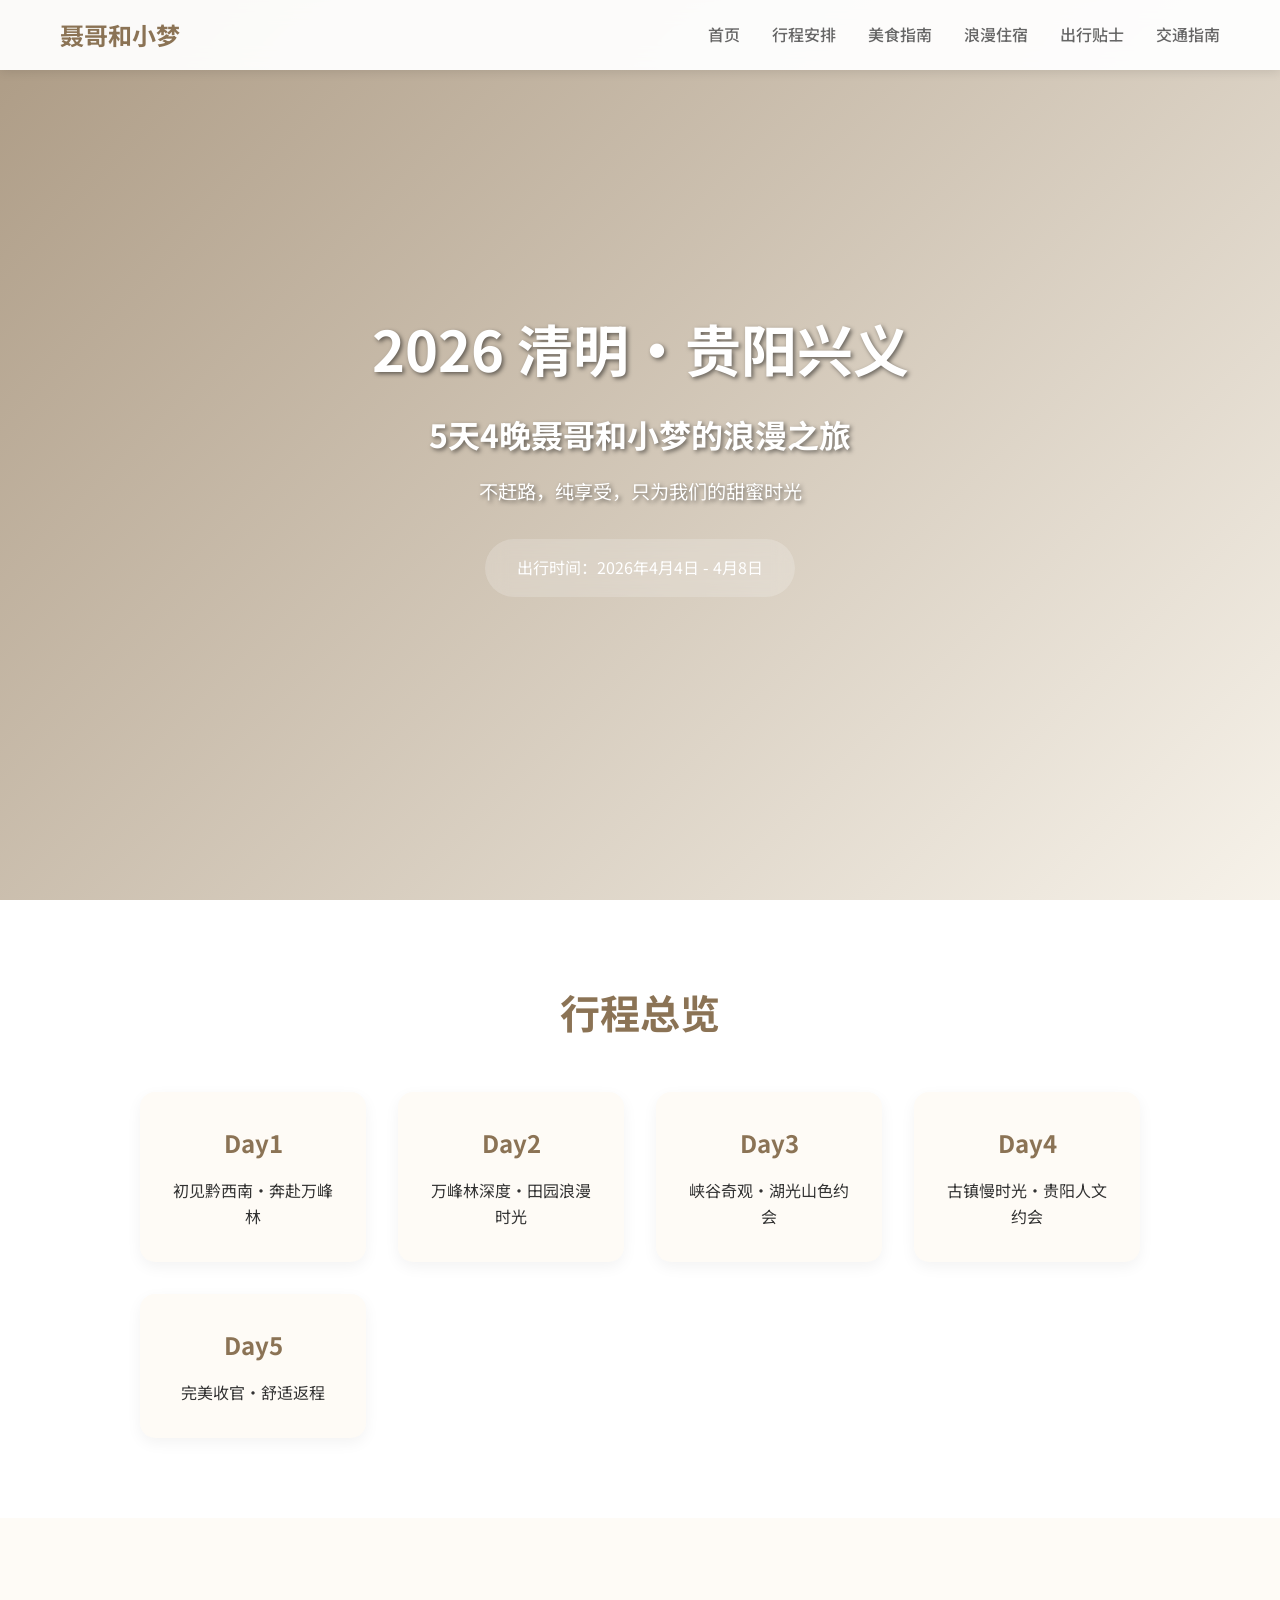
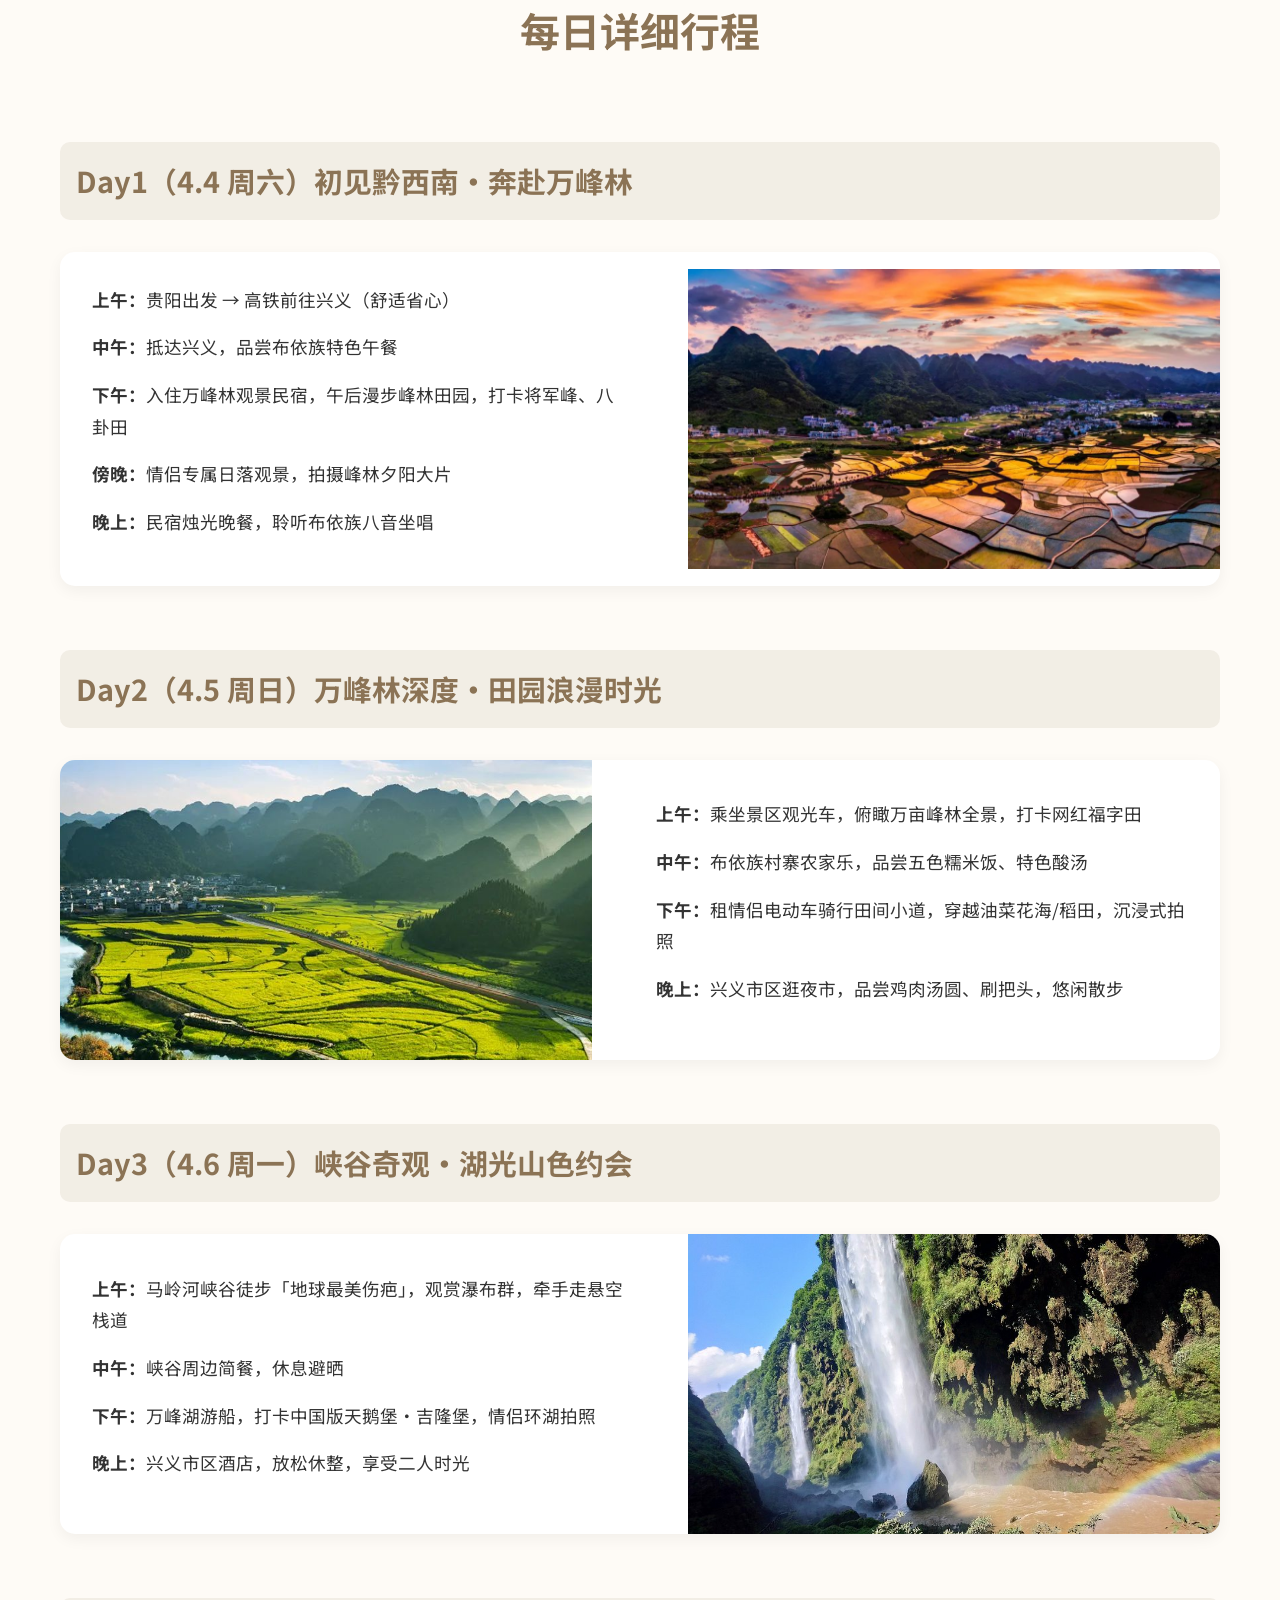
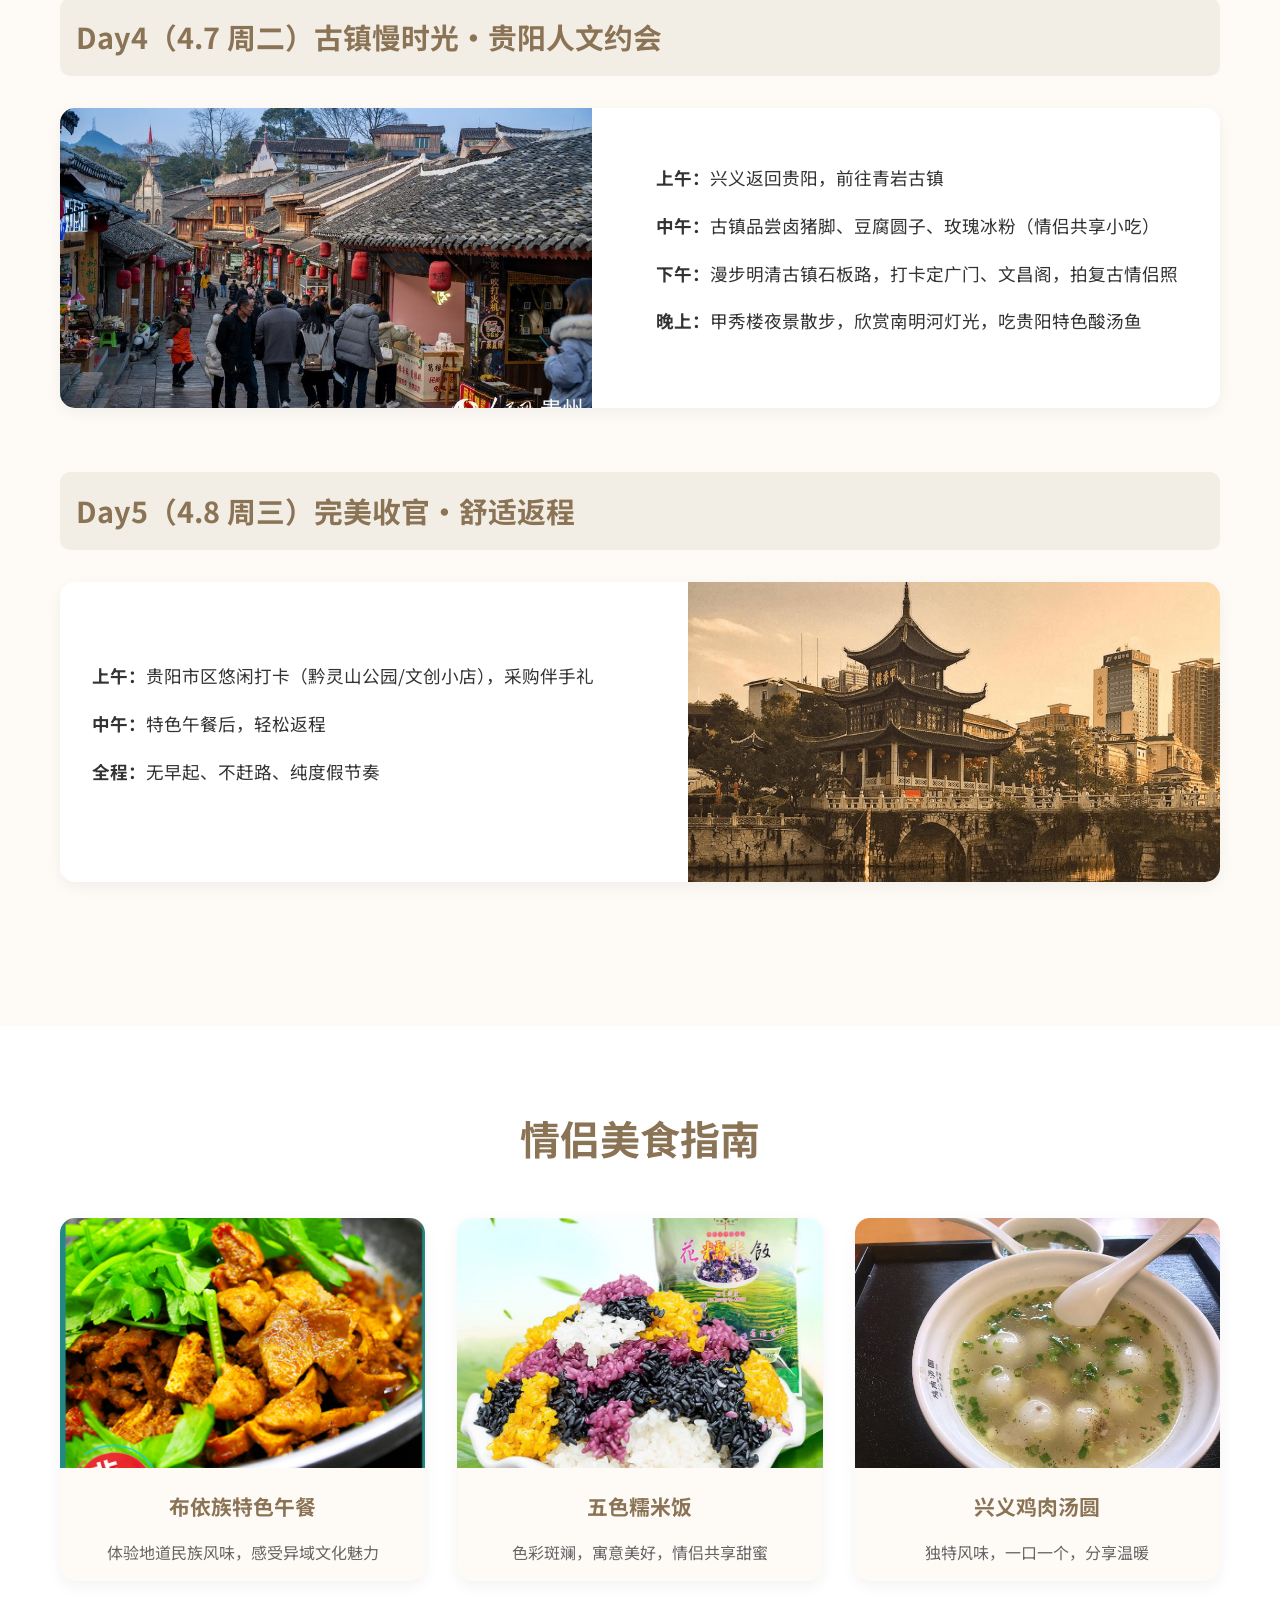
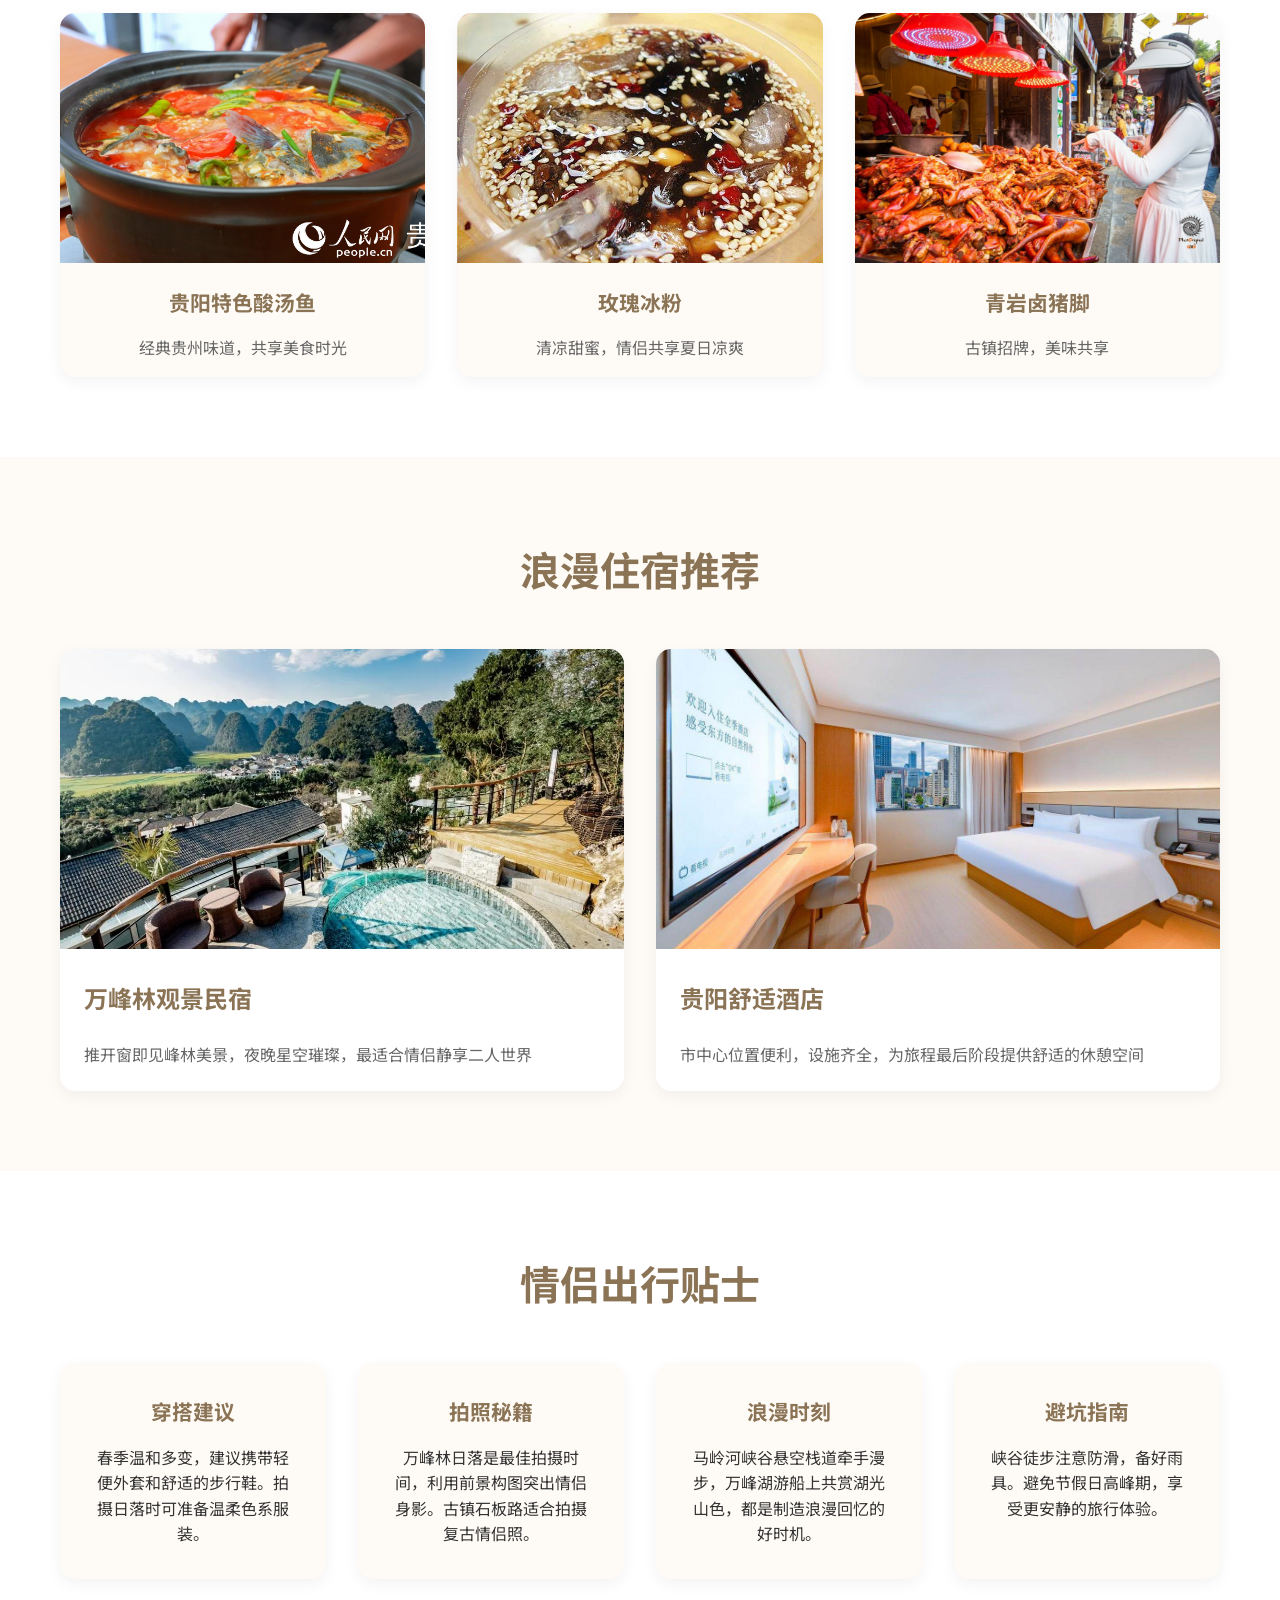
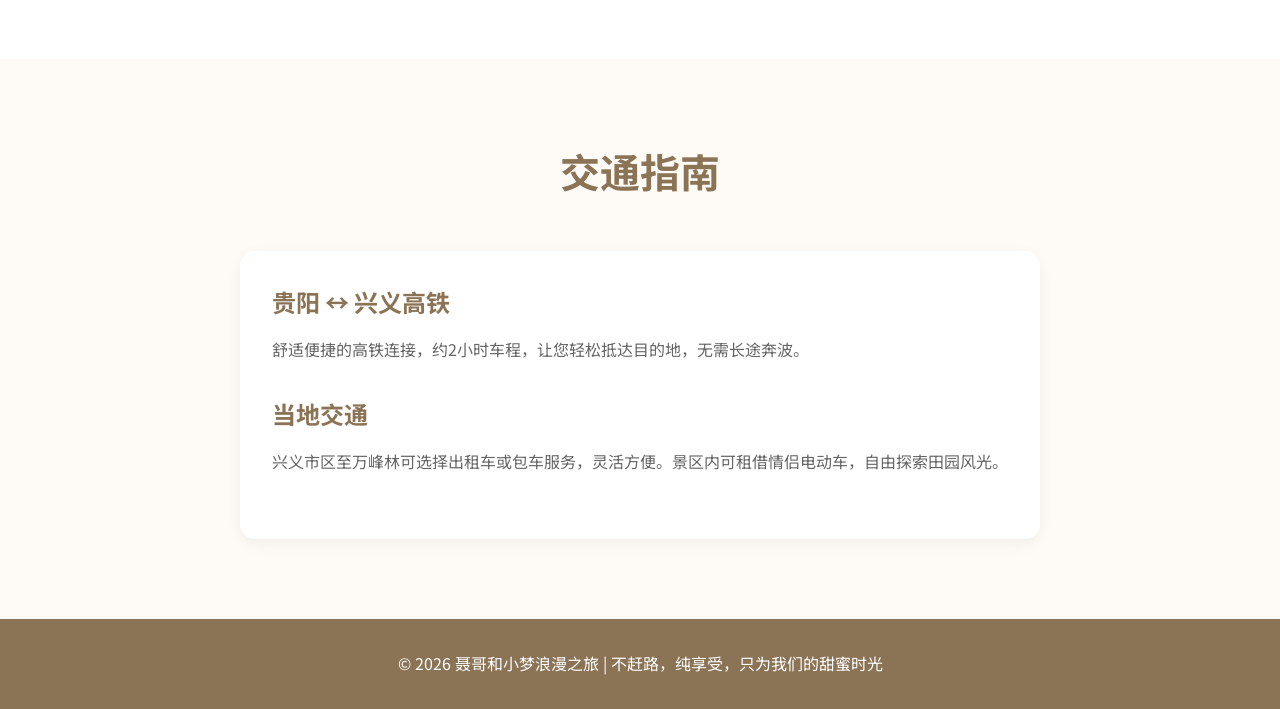
==== index.html @ 9de865c6 "Initial commit - Travel Website" ====
<!DOCTYPE html>
<html lang="zh-CN">
<head>
    <meta charset="UTF-8">
    <meta name="viewport" content="width=device-width, initial-scale=1.0">
    <title>2026 清明・贵阳兴义 5天4晚情侣浪漫之旅</title>
    <link rel="stylesheet" href="css/style.css">
    <link href="https://fonts.googleapis.com/css2?family=Noto+Sans+SC:wght@300;400;500;700&display=swap" rel="stylesheet">
</head>
<body>
    <!-- 导航栏 -->
    <nav class="navbar">
        <div class="nav-container">
            <h1 class="nav-logo">聂哥和小梦</h1>
            <ul class="nav-menu">
                <li><a href="#home">首页</a></li>
                <li><a href="#itinerary">行程安排</a></li>
                <li><a href="#food">美食指南</a></li>
                <li><a href="#accommodation">浪漫住宿</a></li>
                <li><a href="#tips">出行贴士</a></li>
                <li><a href="#transportation">交通指南</a></li>
            </ul>
        </div>
    </nav>

    <!-- 首页封面 -->
    <section id="home" class="hero">
        <div class="hero-content">
            <h1>2026 清明・贵阳兴义</h1>
            <h2>5天4晚聂哥和小梦的浪漫之旅</h2>
            <p>不赶路，纯享受，只为我们的甜蜜时光</p>
            <div class="date-info">
                <span>出行时间：2026年4月4日 - 4月8日</span>
            </div>
        </div>
    </section>

    <!-- 行程总览 -->
    <section id="itinerary" class="itinerary-overview">
        <div class="container">
            <h2>行程总览</h2>
            <div class="overview-cards">
                <div class="overview-card">
                    <h3>Day1</h3>
                    <p>初见黔西南・奔赴万峰林</p>
                </div>
                <div class="overview-card">
                    <h3>Day2</h3>
                    <p>万峰林深度・田园浪漫时光</p>
                </div>
                <div class="overview-card">
                    <h3>Day3</h3>
                    <p>峡谷奇观・湖光山色约会</p>
                </div>
                <div class="overview-card">
                    <h3>Day4</h3>
                    <p>古镇慢时光・贵阳人文约会</p>
                </div>
                <div class="overview-card">
                    <h3>Day5</h3>
                    <p>完美收官・舒适返程</p>
                </div>
            </div>
        </div>
    </section>

    <!-- 详细行程 -->
    <section class="detailed-itinerary">
        <div class="container">
            <h2>每日详细行程</h2>
            
            <!-- Day 1 -->
            <div class="day-section">
                <h3>Day1（4.4 周六）初见黔西南・奔赴万峰林</h3>
                <div class="day-content">
                    <div class="day-text">
                        <p><strong>上午：</strong>贵阳出发 → 高铁前往兴义（舒适省心）</p>
                        <p><strong>中午：</strong>抵达兴义，品尝布依族特色午餐</p>
                        <p><strong>下午：</strong>入住万峰林观景民宿，午后漫步峰林田园，打卡将军峰、八卦田</p>
                        <p><strong>傍晚：</strong>情侣专属日落观景，拍摄峰林夕阳大片</p>
                        <p><strong>晚上：</strong>民宿烛光晚餐，聆听布依族八音坐唱</p>
                    </div>
                    <div class="day-image">
                        <img src="images/day1.jpg" alt="万峰林日落">
                    </div>
                </div>
            </div>
            
            <!-- Day 2 -->
            <div class="day-section">
                <h3>Day2（4.5 周日）万峰林深度・田园浪漫时光</h3>
                <div class="day-content">
                    <div class="day-image">
                        <img src="images/day2.jpg" alt="万峰林田园">
                    </div>
                    <div class="day-text">
                        <p><strong>上午：</strong>乘坐景区观光车，俯瞰万亩峰林全景，打卡网红福字田</p>
                        <p><strong>中午：</strong>布依族村寨农家乐，品尝五色糯米饭、特色酸汤</p>
                        <p><strong>下午：</strong>租情侣电动车骑行田间小道，穿越油菜花海/稻田，沉浸式拍照</p>
                        <p><strong>晚上：</strong>兴义市区逛夜市，品尝鸡肉汤圆、刷把头，悠闲散步</p>
                    </div>
                </div>
            </div>
            
            <!-- Day 3 -->
            <div class="day-section">
                <h3>Day3（4.6 周一）峡谷奇观・湖光山色约会</h3>
                <div class="day-content">
                    <div class="day-text">
                        <p><strong>上午：</strong>马岭河峡谷徒步「地球最美伤疤」，观赏瀑布群，牵手走悬空栈道</p>
                        <p><strong>中午：</strong>峡谷周边简餐，休息避晒</p>
                        <p><strong>下午：</strong>万峰湖游船，打卡中国版天鹅堡・吉隆堡，情侣环湖拍照</p>
                        <p><strong>晚上：</strong>兴义市区酒店，放松休整，享受二人时光</p>
                    </div>
                    <div class="day-image">
                        <img src="images/day3.jpg" alt="马岭河峡谷">
                    </div>
                </div>
            </div>
            
            <!-- Day 4 -->
            <div class="day-section">
                <h3>Day4（4.7 周二）古镇慢时光・贵阳人文约会</h3>
                <div class="day-content">
                    <div class="day-image">
                        <img src="images/day4.jpg" alt="青岩古镇">
                    </div>
                    <div class="day-text">
                        <p><strong>上午：</strong>兴义返回贵阳，前往青岩古镇</p>
                        <p><strong>中午：</strong>古镇品尝卤猪脚、豆腐圆子、玫瑰冰粉（情侣共享小吃）</p>
                        <p><strong>下午：</strong>漫步明清古镇石板路，打卡定广门、文昌阁，拍复古情侣照</p>
                        <p><strong>晚上：</strong>甲秀楼夜景散步，欣赏南明河灯光，吃贵阳特色酸汤鱼</p>
                    </div>
                </div>
            </div>
            
            <!-- Day 5 -->
            <div class="day-section">
                <h3>Day5（4.8 周三）完美收官・舒适返程</h3>
                <div class="day-content">
                    <div class="day-text">
                        <p><strong>上午：</strong>贵阳市区悠闲打卡（黔灵山公园/文创小店），采购伴手礼</p>
                        <p><strong>中午：</strong>特色午餐后，轻松返程</p>
                        <p><strong>全程：</strong>无早起、不赶路、纯度假节奏</p>
                    </div>
                    <div class="day-image">
                        <img src="images/day5.jpg" alt="贵阳城市风光">
                    </div>
                </div>
            </div>
        </div>
    </section>

    <!-- 美食指南 -->
    <section id="food" class="food-guide">
        <div class="container">
            <h2>情侣美食指南</h2>
            <div class="food-grid">
                <div class="food-item">
                    <img src="images/food1.jpg" alt="布依族特色餐">
                    <h3>布依族特色午餐</h3>
                    <p>体验地道民族风味，感受异域文化魅力</p>
                </div>
                <div class="food-item">
                    <img src="images/food2.jpg" alt="五色糯米饭">
                    <h3>五色糯米饭</h3>
                    <p>色彩斑斓，寓意美好，情侣共享甜蜜</p>
                </div>
                <div class="food-item">
                    <img src="images/food3.jpg" alt="兴义鸡肉汤圆">
                    <h3>兴义鸡肉汤圆</h3>
                    <p>独特风味，一口一个，分享温暖</p>
                </div>
                <div class="food-item">
                    <img src="images/food4.jpg" alt="贵阳酸汤鱼">
                    <h3>贵阳特色酸汤鱼</h3>
                    <p>经典贵州味道，共享美食时光</p>
                </div>
                <div class="food-item">
                    <img src="images/food5.jpg" alt="玫瑰冰粉">
                    <h3>玫瑰冰粉</h3>
                    <p>清凉甜蜜，情侣共享夏日凉爽</p>
                </div>
                <div class="food-item">
                    <img src="images/food6.jpg" alt="卤猪脚">
                    <h3>青岩卤猪脚</h3>
                    <p>古镇招牌，美味共享</p>
                </div>
            </div>
        </div>
    </section>

    <!-- 住宿推荐 -->
    <section id="accommodation" class="accommodation">
        <div class="container">
            <h2>浪漫住宿推荐</h2>
            <div class="accommodation-grid">
                <div class="accommodation-item">
                    <img src="images/lodge1.jpg" alt="万峰林观景民宿">
                    <h3>万峰林观景民宿</h3>
                    <p>推开窗即见峰林美景，夜晚星空璀璨，最适合情侣静享二人世界</p>
                </div>
                <div class="accommodation-item">
                    <img src="images/lodge2.jpg" alt="贵阳舒适酒店">
                    <h3>贵阳舒适酒店</h3>
                    <p>市中心位置便利，设施齐全，为旅程最后阶段提供舒适的休憩空间</p>
                </div>
            </div>
        </div>
    </section>

    <!-- 出行贴士 -->
    <section id="tips" class="travel-tips">
        <div class="container">
            <h2>情侣出行贴士</h2>
            <div class="tips-grid">
                <div class="tip-item">
                    <h3>穿搭建议</h3>
                    <p>春季温和多变，建议携带轻便外套和舒适的步行鞋。拍摄日落时可准备温柔色系服装。</p>
                </div>
                <div class="tip-item">
                    <h3>拍照秘籍</h3>
                    <p>万峰林日落是最佳拍摄时间，利用前景构图突出情侣身影。古镇石板路适合拍摄复古情侣照。</p>
                </div>
                <div class="tip-item">
                    <h3>浪漫时刻</h3>
                    <p>马岭河峡谷悬空栈道牵手漫步，万峰湖游船上共赏湖光山色，都是制造浪漫回忆的好时机。</p>
                </div>
                <div class="tip-item">
                    <h3>避坑指南</h3>
                    <p>峡谷徒步注意防滑，备好雨具。避免节假日高峰期，享受更安静的旅行体验。</p>
                </div>
            </div>
        </div>
    </section>

    <!-- 交通指南 -->
    <section id="transportation" class="transportation">
        <div class="container">
            <h2>交通指南</h2>
            <div class="transport-content">
                <h3>贵阳 ↔ 兴义高铁</h3>
                <p>舒适便捷的高铁连接，约2小时车程，让您轻松抵达目的地，无需长途奔波。</p>
                
                <h3>当地交通</h3>
                <p>兴义市区至万峰林可选择出租车或包车服务，灵活方便。景区内可租借情侣电动车，自由探索田园风光。</p>
            </div>
        </div>
    </section>

    <!-- 页脚 -->
    <footer class="footer">
        <div class="container">
            <p>© 2026 聂哥和小梦浪漫之旅 | 不赶路，纯享受，只为我们的甜蜜时光</p>
        </div>
    </footer>

    <script src="js/script.js"></script>
</body>
</html>
---- css/style.css ----
/* 基础样式重置 */
* {
    margin: 0;
    padding: 0;
    box-sizing: border-box;
}

body {
    font-family: 'Noto Sans SC', sans-serif;
    line-height: 1.6;
    color: #333;
    background-color: #faf7f2;
}

.container {
    max-width: 1200px;
    margin: 0 auto;
    padding: 0 20px;
}

/* 导航栏样式 */
.navbar {
    position: fixed;
    top: 0;
    width: 100%;
    background: rgba(255, 255, 255, 0.95);
    backdrop-filter: blur(10px);
    z-index: 1000;
    box-shadow: 0 2px 10px rgba(0,0,0,0.1);
}

.nav-container {
    max-width: 1200px;
    margin: 0 auto;
    padding: 1rem 20px;
    display: flex;
    justify-content: space-between;
    align-items: center;
}

.nav-logo {
    color: #8b7355;
    font-size: 1.5rem;
    font-weight: 700;
}

.nav-menu {
    display: flex;
    list-style: none;
}

.nav-menu li {
    margin-left: 2rem;
}

.nav-menu a {
    text-decoration: none;
    color: #666;
    font-weight: 500;
    transition: color 0.3s ease;
}

.nav-menu a:hover {
    color: #8b7355;
}

/* 英雄区域 */
.hero {
    height: 100vh;
    background: linear-gradient(135deg, rgba(139, 115, 85, 0.7), rgba(245, 240, 230, 0.7)), url('images/hero-bg.jpg') no-repeat center center/cover;
    display: flex;
    align-items: center;
    justify-content: center;
    text-align: center;
    color: white;
    position: relative;
}

.hero-content h1 {
    font-size: 3.5rem;
    margin-bottom: 1rem;
    text-shadow: 2px 2px 4px rgba(0,0,0,0.5);
}

.hero-content h2 {
    font-size: 2rem;
    margin-bottom: 1rem;
    text-shadow: 2px 2px 4px rgba(0,0,0,0.5);
}

.hero-content p {
    font-size: 1.2rem;
    margin-bottom: 2rem;
    text-shadow: 2px 2px 4px rgba(0,0,0,0.5);
}

.date-info {
    background: rgba(255, 255, 255, 0.2);
    padding: 1rem 2rem;
    border-radius: 50px;
    display: inline-block;
    backdrop-filter: blur(10px);
}

/* 行程总览 */
.itinerary-overview {
    padding: 5rem 0;
    background: white;
}

.itinerary-overview h2 {
    text-align: center;
    font-size: 2.5rem;
    margin-bottom: 3rem;
    color: #8b7355;
}

.overview-cards {
    display: grid;
    grid-template-columns: repeat(auto-fit, minmax(200px, 1fr));
    gap: 2rem;
    max-width: 1000px;
    margin: 0 auto;
}

.overview-card {
    background: #fefbf6;
    padding: 2rem;
    border-radius: 15px;
    text-align: center;
    box-shadow: 0 5px 15px rgba(0,0,0,0.05);
    transition: transform 0.3s ease, box-shadow 0.3s ease;
}

.overview-card:hover {
    transform: translateY(-5px);
    box-shadow: 0 10px 25px rgba(0,0,0,0.1);
}

.overview-card h3 {
    font-size: 1.5rem;
    color: #8b7355;
    margin-bottom: 1rem;
}

/* 详细行程 */
.detailed-itinerary {
    padding: 5rem 0;
    background: #fefbf6;
}

.detailed-itinerary h2 {
    text-align: center;
    font-size: 2.5rem;
    margin-bottom: 3rem;
    color: #8b7355;
    padding-bottom: 2rem;
}

.day-section {
    margin-bottom: 4rem;
}

.day-section h3 {
    font-size: 1.8rem;
    color: #8b7355;
    margin-bottom: 2rem;
    padding: 1rem;
    background: rgba(139, 115, 85, 0.1);
    border-radius: 10px;
}

.day-content {
    display: flex;
    flex-wrap: wrap;
    align-items: center;
    gap: 2rem;
    background: white;
    border-radius: 15px;
    overflow: hidden;
    box-shadow: 0 5px 15px rgba(0,0,0,0.05);
}

.day-text {
    flex: 1;
    min-width: 300px;
    padding: 2rem;
}

.day-text p {
    margin-bottom: 1rem;
    font-size: 1.1rem;
    line-height: 1.8;
}

.day-image {
    flex: 1;
    min-width: 300px;
    height: 300px;
}

.day-image img {
    width: 100%;
    height: 100%;
    object-fit: cover;
}

/* 美食指南 */
.food-guide {
    padding: 5rem 0;
    background: white;
}

.food-guide h2 {
    text-align: center;
    font-size: 2.5rem;
    margin-bottom: 3rem;
    color: #8b7355;
}

.food-grid {
    display: grid;
    grid-template-columns: repeat(auto-fit, minmax(300px, 1fr));
    gap: 2rem;
}

.food-item {
    text-align: center;
    background: #fefbf6;
    border-radius: 15px;
    overflow: hidden;
    box-shadow: 0 5px 15px rgba(0,0,0,0.05);
    transition: transform 0.3s ease;
}

.food-item:hover {
    transform: translateY(-10px);
}

.food-item img {
    width: 100%;
    height: 250px;
    object-fit: cover;
}

.food-item h3 {
    font-size: 1.3rem;
    padding: 1rem;
    color: #8b7355;
}

.food-item p {
    padding: 0 1rem 1rem;
    color: #666;
}

/* 住宿推荐 */
.accommodation {
    padding: 5rem 0;
    background: #fefbf6;
}

.accommodation h2 {
    text-align: center;
    font-size: 2.5rem;
    margin-bottom: 3rem;
    color: #8b7355;
}

.accommodation-grid {
    display: grid;
    grid-template-columns: repeat(auto-fit, minmax(400px, 1fr));
    gap: 2rem;
}

.accommodation-item {
    background: white;
    border-radius: 15px;
    overflow: hidden;
    box-shadow: 0 5px 15px rgba(0,0,0,0.05);
    transition: transform 0.3s ease;
}

.accommodation-item:hover {
    transform: scale(1.02);
}

.accommodation-item img {
    width: 100%;
    height: 300px;
    object-fit: cover;
}

.accommodation-item h3 {
    font-size: 1.5rem;
    padding: 1.5rem;
    color: #8b7355;
}

.accommodation-item p {
    padding: 0 1.5rem 1.5rem;
    color: #666;
    line-height: 1.6;
}

/* 出行贴士 */
.travel-tips {
    padding: 5rem 0;
    background: white;
}

.travel-tips h2 {
    text-align: center;
    font-size: 2.5rem;
    margin-bottom: 3rem;
    color: #8b7355;
}

.tips-grid {
    display: grid;
    grid-template-columns: repeat(auto-fit, minmax(250px, 1fr));
    gap: 2rem;
}

.tip-item {
    background: #fefbf6;
    padding: 2rem;
    border-radius: 15px;
    text-align: center;
    box-shadow: 0 5px 15px rgba(0,0,0,0.05);
}

.tip-item h3 {
    font-size: 1.3rem;
    color: #8b7355;
    margin-bottom: 1rem;
}

/* 交通指南 */
.transportation {
    padding: 5rem 0;
    background: #fefbf6;
}

.transportation h2 {
    text-align: center;
    font-size: 2.5rem;
    margin-bottom: 3rem;
    color: #8b7355;
}

.transport-content {
    max-width: 800px;
    margin: 0 auto;
    background: white;
    padding: 2rem;
    border-radius: 15px;
    box-shadow: 0 5px 15px rgba(0,0,0,0.05);
}

.transport-content h3 {
    font-size: 1.5rem;
    color: #8b7355;
    margin-bottom: 1rem;
}

.transport-content p {
    margin-bottom: 2rem;
    line-height: 1.6;
    color: #666;
}

/* 页脚 */
.footer {
    background: #8b7355;
    color: white;
    text-align: center;
    padding: 2rem 0;
}

/* 响应式设计 */
@media (max-width: 768px) {
    .hero-content h1 {
        font-size: 2.5rem;
    }
    
    .hero-content h2 {
        font-size: 1.5rem;
    }
    
    .nav-menu {
        display: none;
    }
    
    .day-content {
        flex-direction: column;
    }
    
    .day-image, .day-text {
        min-width: 100%;
    }
    
    .overview-cards {
        grid-template-columns: 1fr;
    }
    
    .accommodation-grid {
        grid-template-columns: 1fr;
    }
}
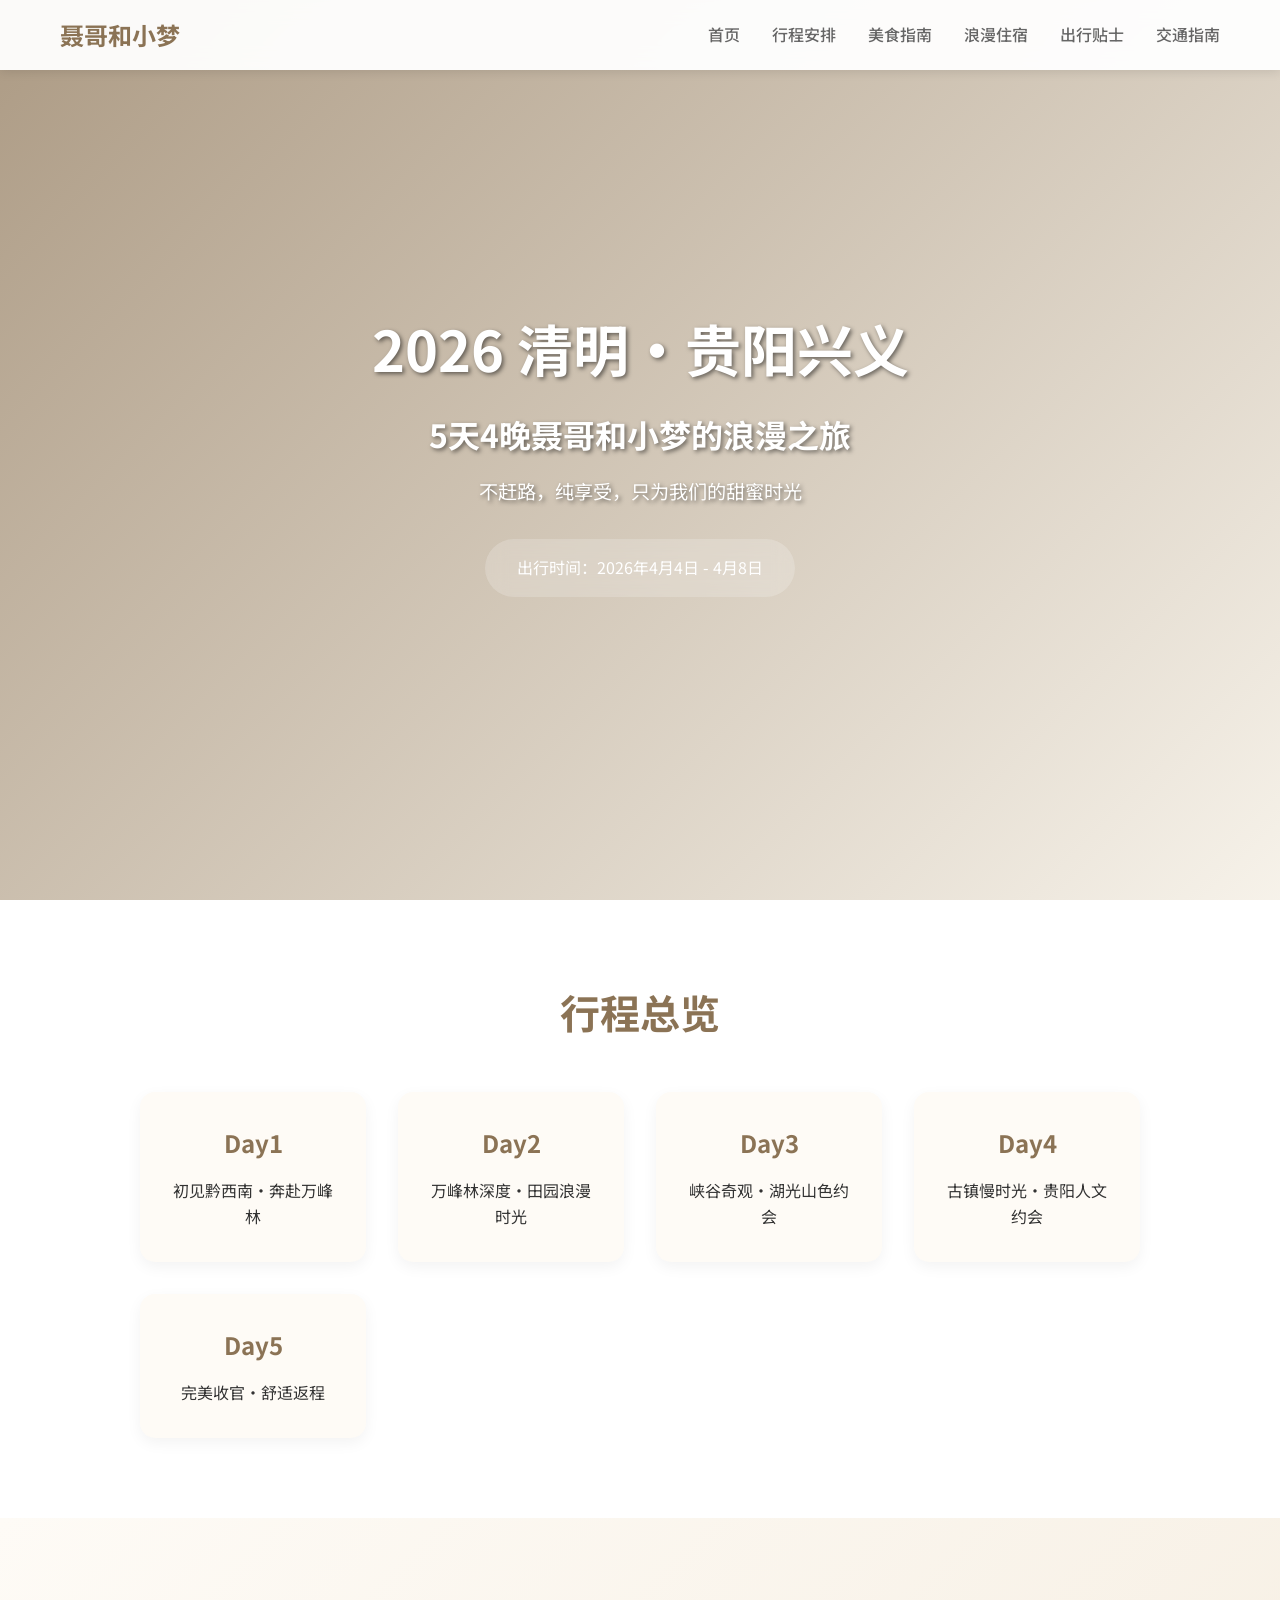
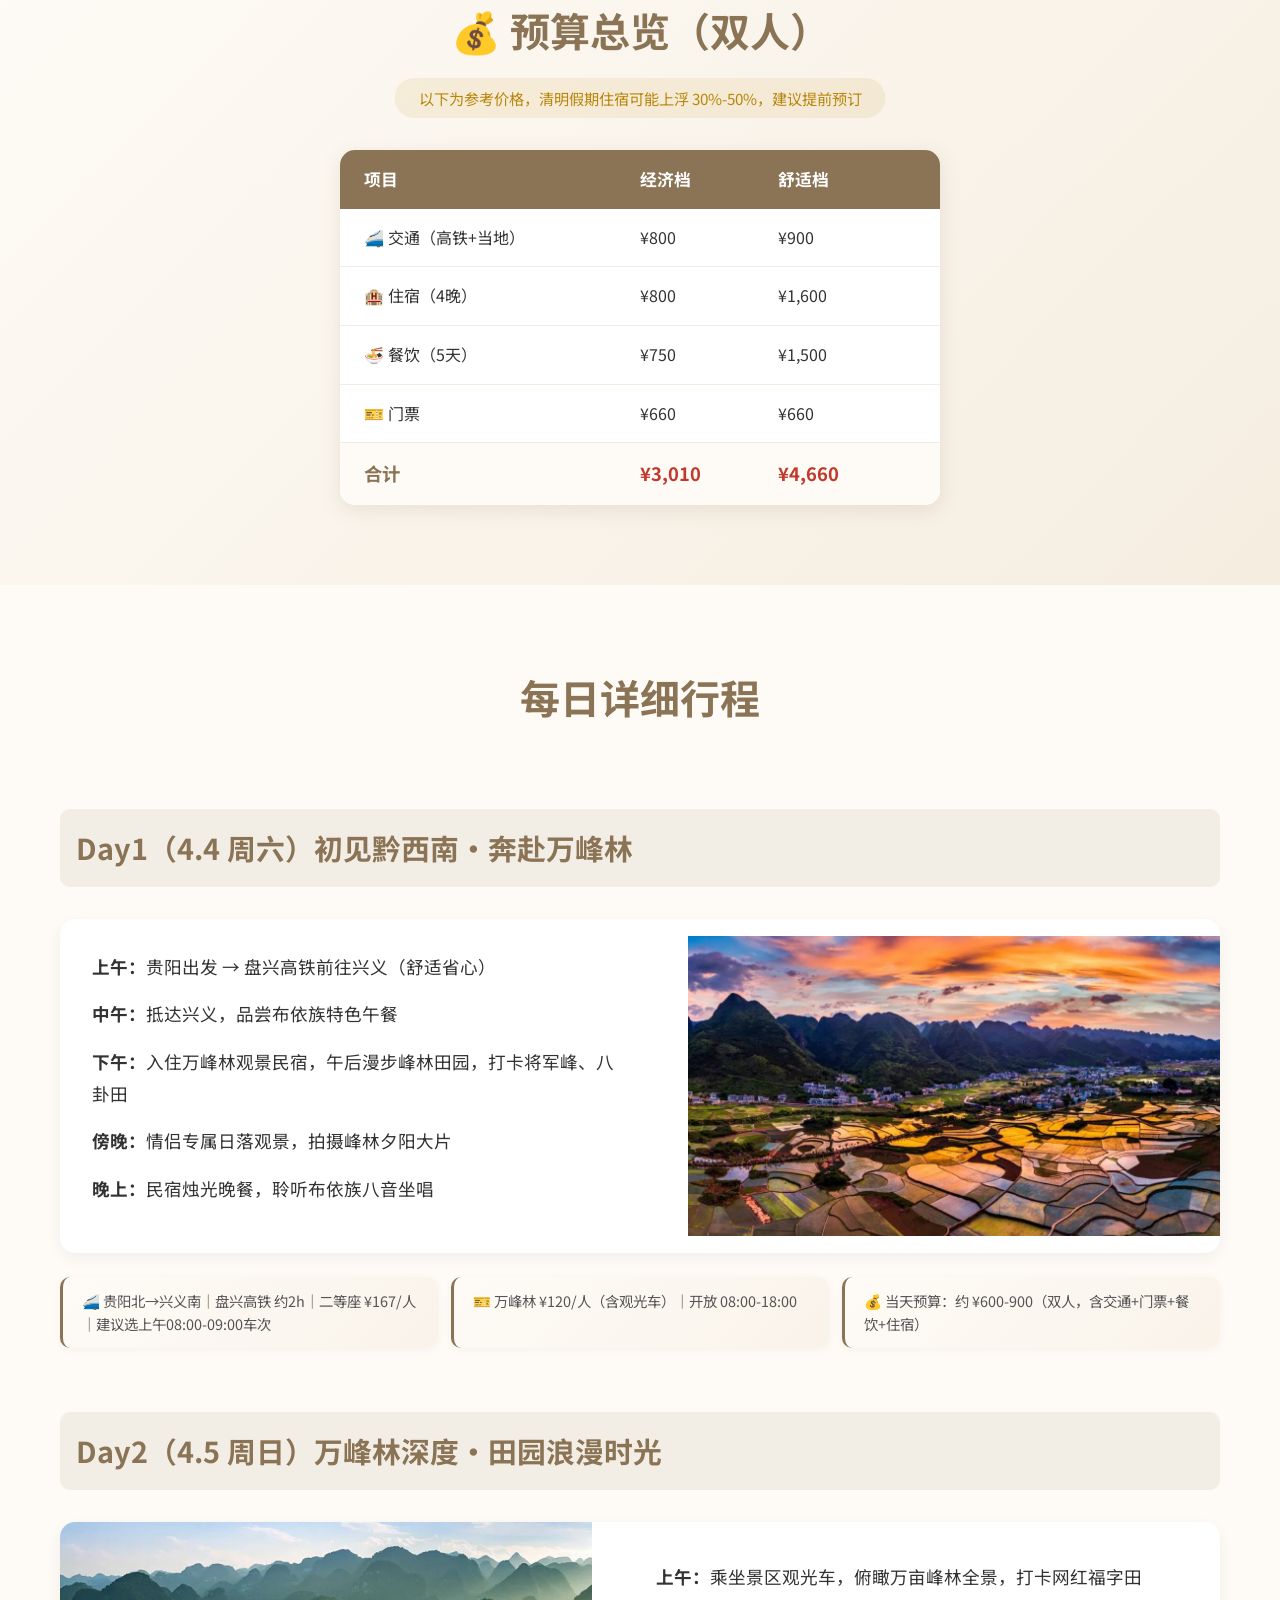
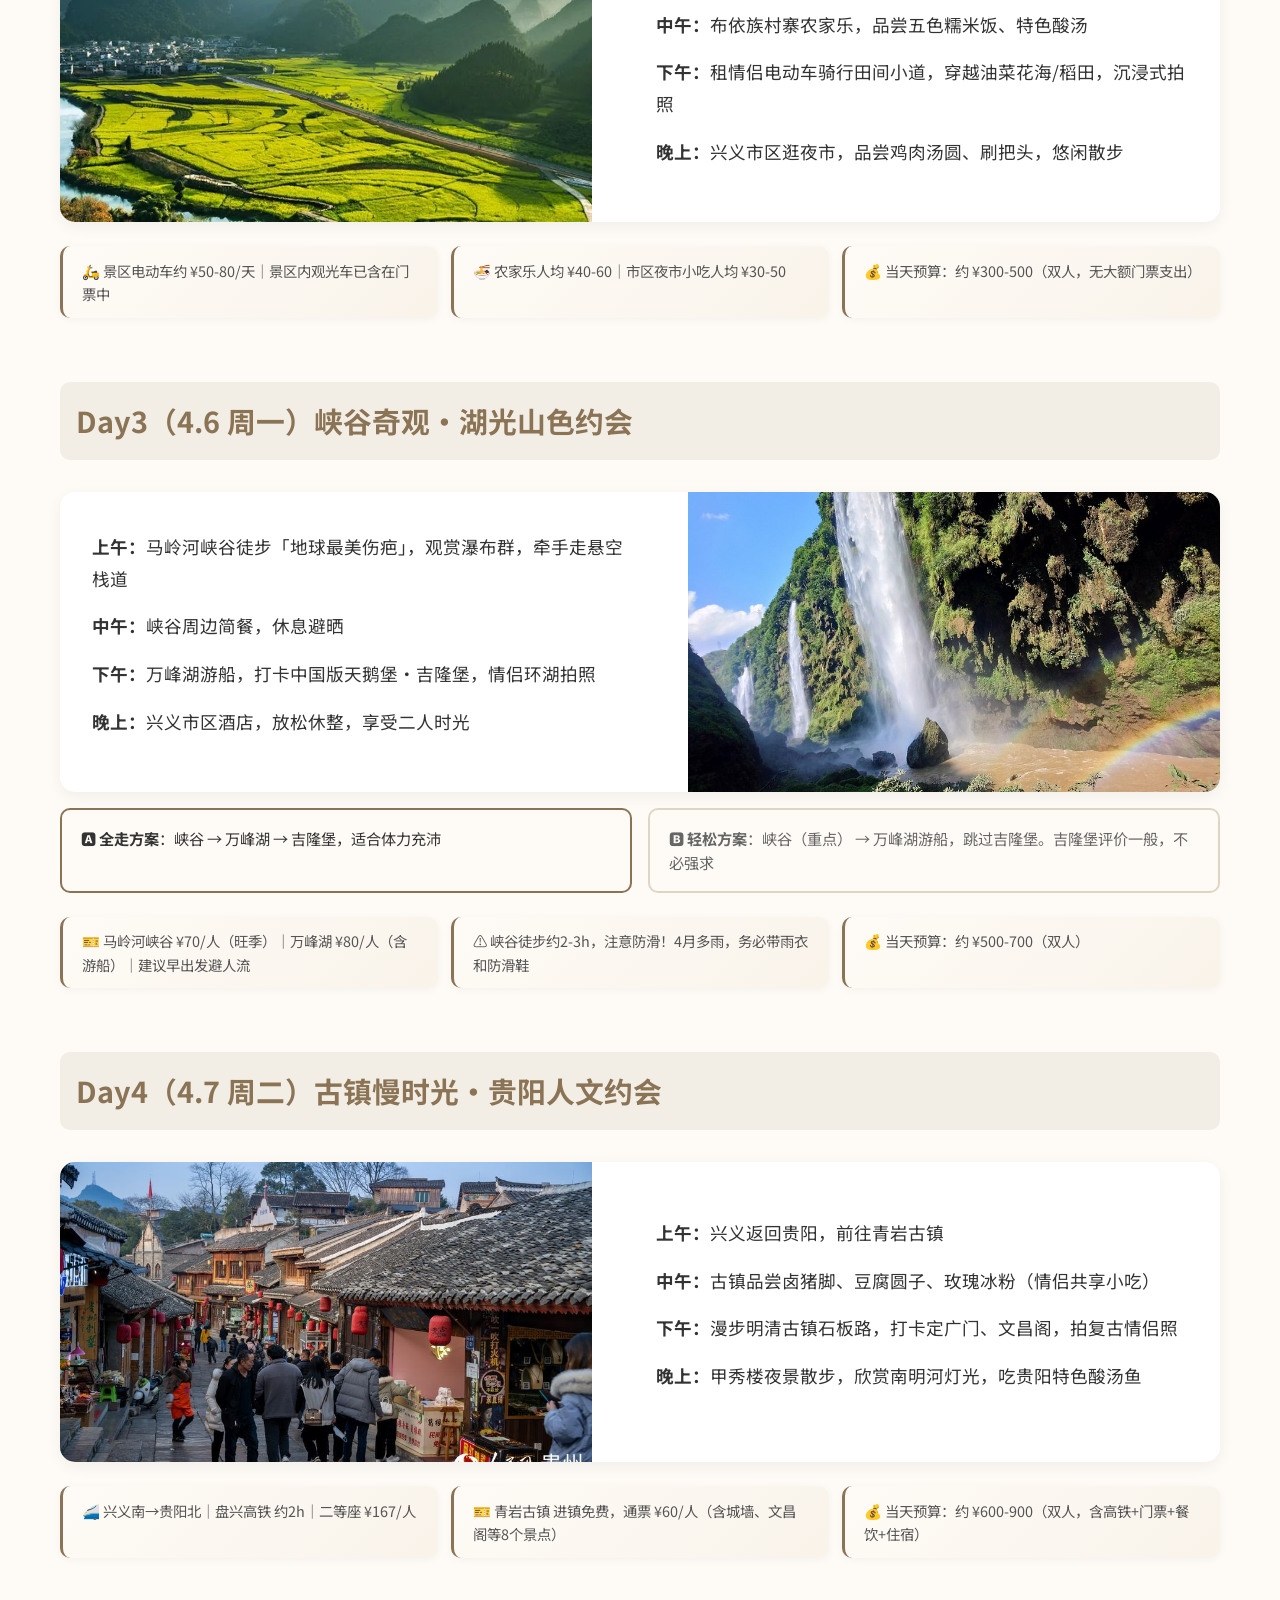
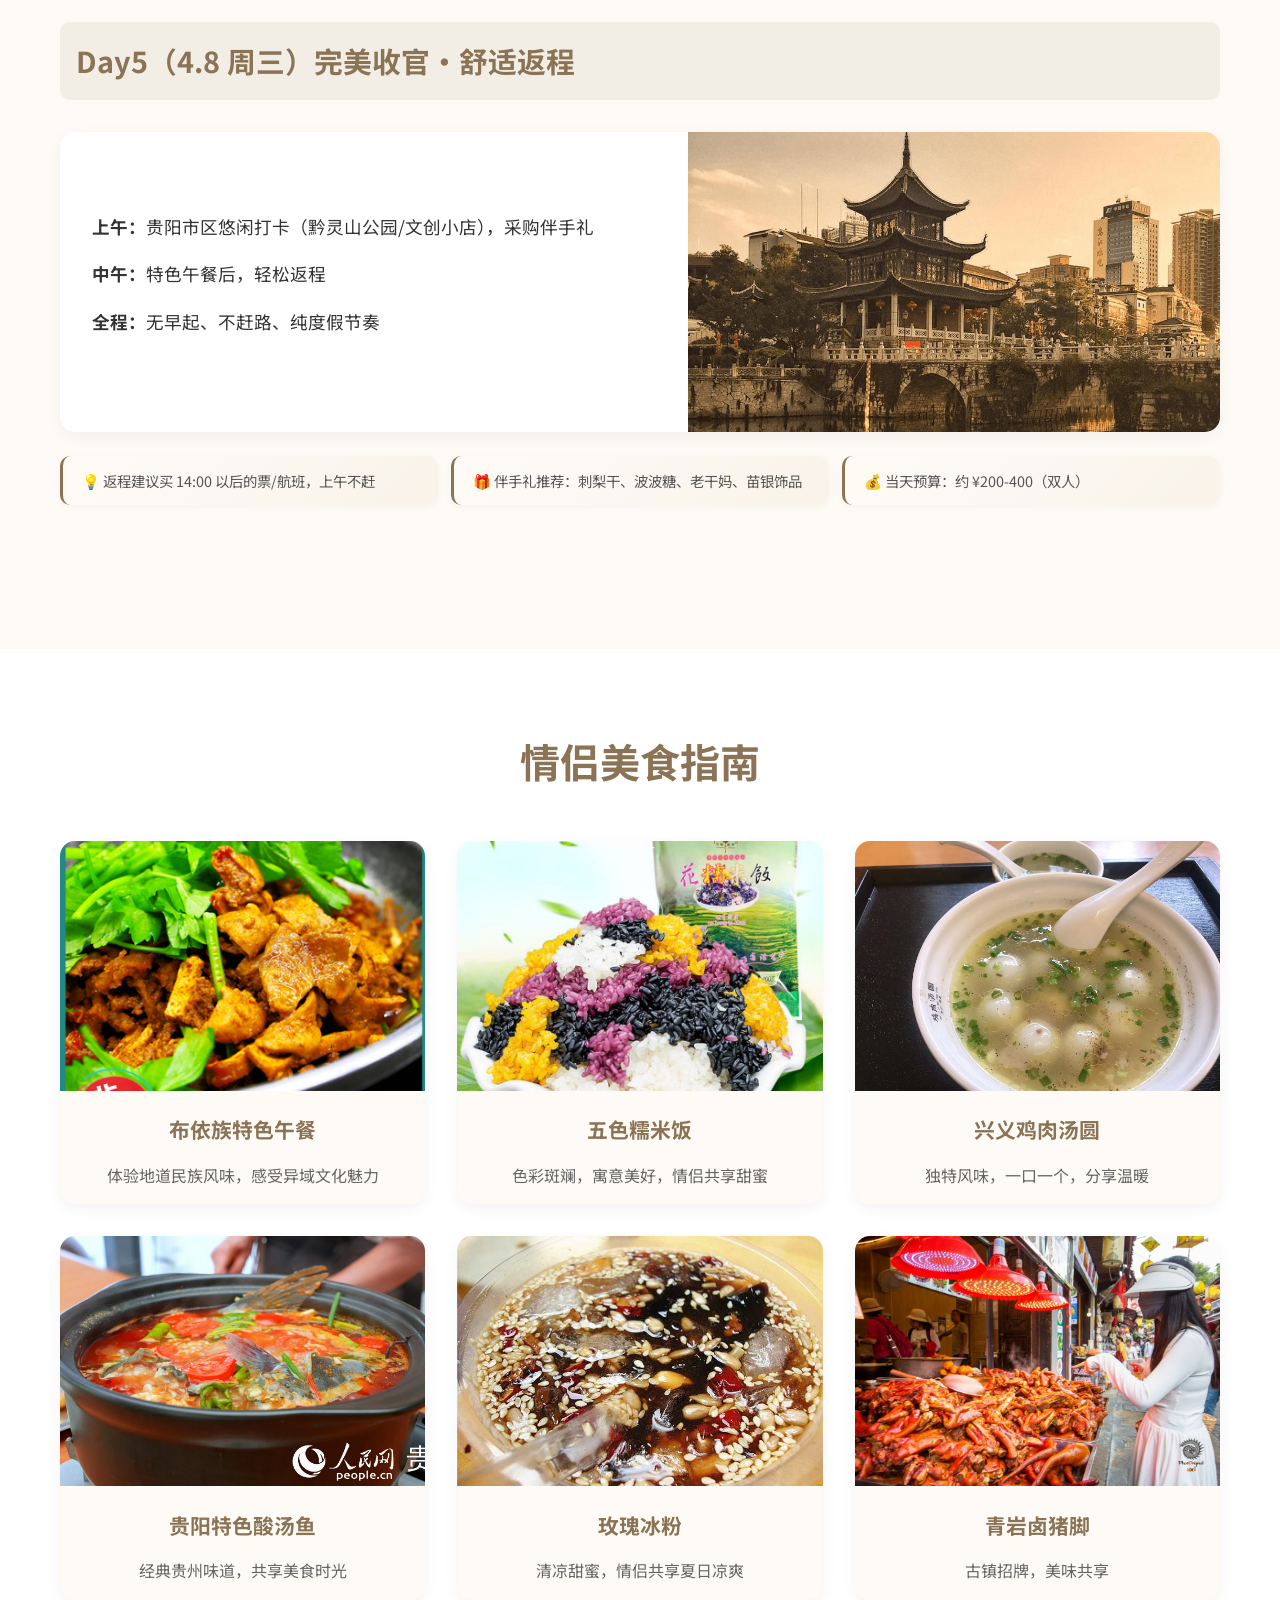
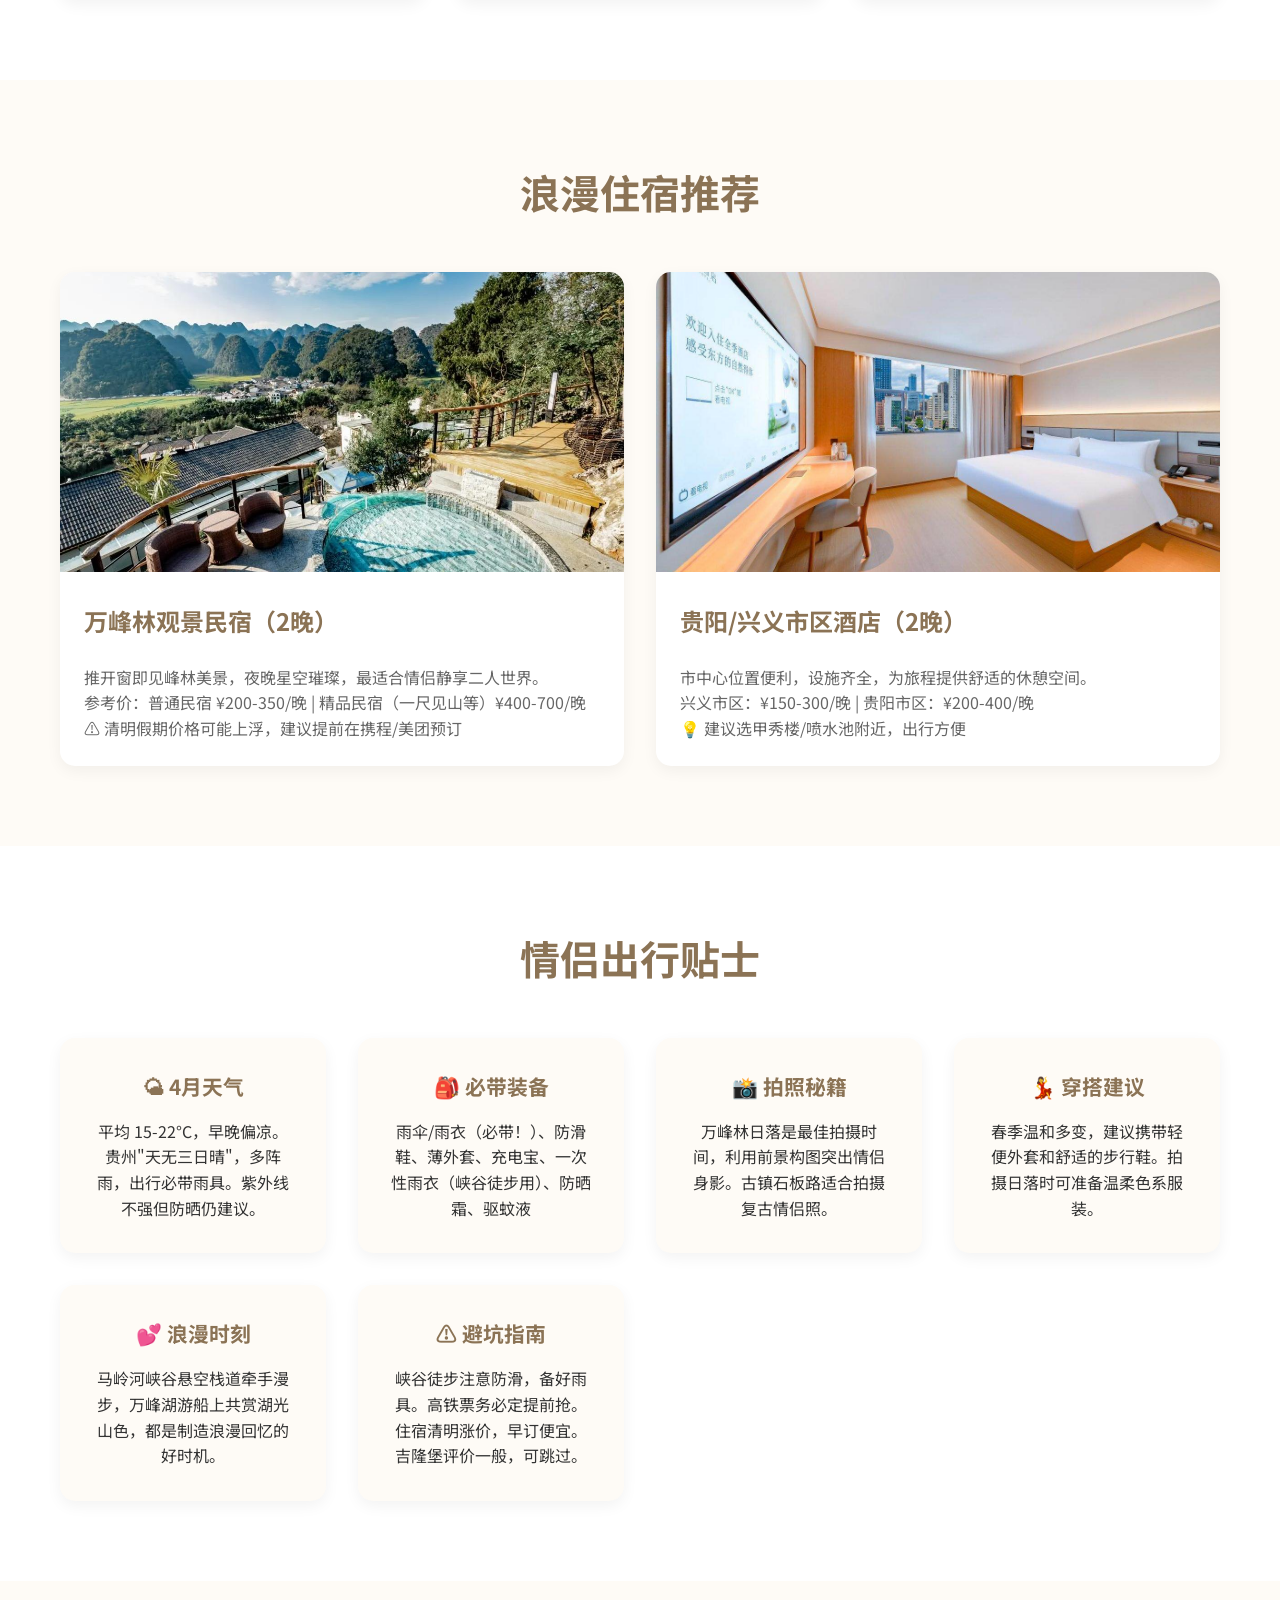
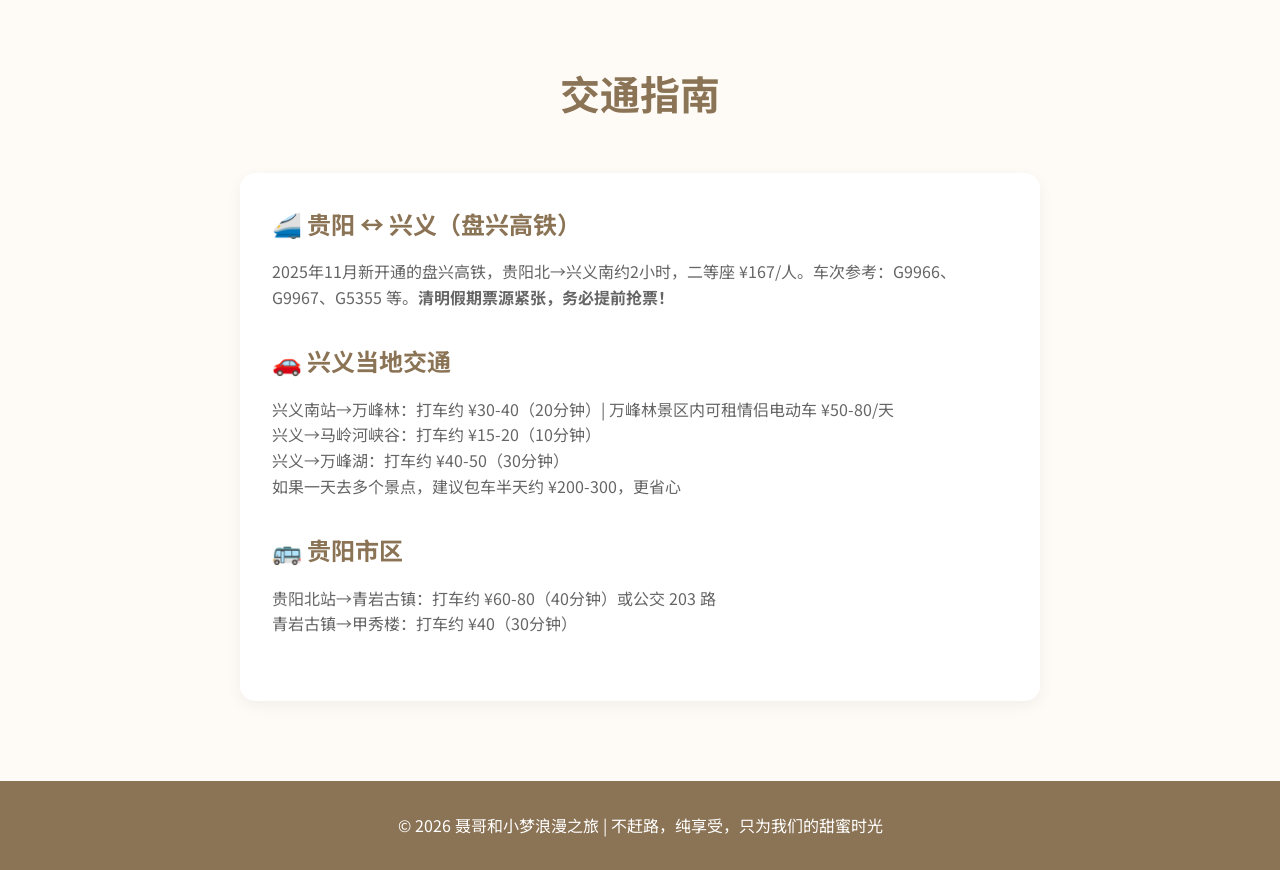
==== commit ff9e06c3: "v2: 预算总览+每日实用信息+Day3双方案+交通细化+天气装备+住宿价格 - 新增预算总览模块（经济档/舒适档双人预算） - 每日行程下方新增实用信息卡片（门票、交通、当日预算） - Day3 新" ====
--- a/index.html
+++ b/index.html
@@ -64,6 +64,46 @@
         </div>
     </section>
 
+    <!-- 预算总览 -->
+    <section class="budget-overview">
+        <div class="container">
+            <h2>💰 预算总览（双人）</h2>
+            <p class="budget-note">以下为参考价格，清明假期住宿可能上浮 30%-50%，建议提前预订</p>
+            <div class="budget-table">
+                <div class="budget-header">
+                    <span>项目</span>
+                    <span>经济档</span>
+                    <span>舒适档</span>
+                </div>
+                <div class="budget-row">
+                    <span>🚄 交通（高铁+当地）</span>
+                    <span>¥800</span>
+                    <span>¥900</span>
+                </div>
+                <div class="budget-row">
+                    <span>🏨 住宿（4晚）</span>
+                    <span>¥800</span>
+                    <span>¥1,600</span>
+                </div>
+                <div class="budget-row">
+                    <span>🍜 餐饮（5天）</span>
+                    <span>¥750</span>
+                    <span>¥1,500</span>
+                </div>
+                <div class="budget-row">
+                    <span>🎫 门票</span>
+                    <span>¥660</span>
+                    <span>¥660</span>
+                </div>
+                <div class="budget-row budget-total">
+                    <span>合计</span>
+                    <span>¥3,010</span>
+                    <span>¥4,660</span>
+                </div>
+            </div>
+        </div>
+    </section>
+
     <!-- 详细行程 -->
     <section class="detailed-itinerary">
         <div class="container">
@@ -74,7 +114,7 @@
                 <h3>Day1（4.4 周六）初见黔西南・奔赴万峰林</h3>
                 <div class="day-content">
                     <div class="day-text">
-                        <p><strong>上午：</strong>贵阳出发 → 高铁前往兴义（舒适省心）</p>
+                        <p><strong>上午：</strong>贵阳出发 → 盘兴高铁前往兴义（舒适省心）</p>
                         <p><strong>中午：</strong>抵达兴义，品尝布依族特色午餐</p>
                         <p><strong>下午：</strong>入住万峰林观景民宿，午后漫步峰林田园，打卡将军峰、八卦田</p>
                         <p><strong>傍晚：</strong>情侣专属日落观景，拍摄峰林夕阳大片</p>
@@ -84,6 +124,11 @@
                         <img src="images/day1.jpg" alt="万峰林日落">
                     </div>
                 </div>
+                <div class="day-info">
+                    <div class="info-item">🚄 贵阳北→兴义南｜盘兴高铁 约2h｜二等座 ¥167/人｜建议选上午08:00-09:00车次</div>
+                    <div class="info-item">🎫 万峰林 ¥120/人（含观光车）｜开放 08:00-18:00</div>
+                    <div class="info-item">💰 当天预算：约 ¥600-900（双人，含交通+门票+餐饮+住宿）</div>
+                </div>
             </div>
             
             <!-- Day 2 -->
@@ -100,6 +145,11 @@
                         <p><strong>晚上：</strong>兴义市区逛夜市，品尝鸡肉汤圆、刷把头，悠闲散步</p>
                     </div>
                 </div>
+                <div class="day-info">
+                    <div class="info-item">🛵 景区电动车约 ¥50-80/天｜景区内观光车已含在门票中</div>
+                    <div class="info-item">🍜 农家乐人均 ¥40-60｜市区夜市小吃人均 ¥30-50</div>
+                    <div class="info-item">💰 当天预算：约 ¥300-500（双人，无大额门票支出）</div>
+                </div>
             </div>
             
             <!-- Day 3 -->
@@ -116,6 +166,19 @@
                         <img src="images/day3.jpg" alt="马岭河峡谷">
                     </div>
                 </div>
+                <div class="day-plan-toggle">
+                    <div class="plan-option plan-active" data-plan="a">
+                        <strong>🅰 全走方案</strong>：峡谷 → 万峰湖 → 吉隆堡，适合体力充沛
+                    </div>
+                    <div class="plan-option" data-plan="b">
+                        <strong>🅱 轻松方案</strong>：峡谷（重点） → 万峰湖游船，跳过吉隆堡。吉隆堡评价一般，不必强求
+                    </div>
+                </div>
+                <div class="day-info">
+                    <div class="info-item">🎫 马岭河峡谷 ¥70/人（旺季）｜万峰湖 ¥80/人（含游船）｜建议早出发避人流</div>
+                    <div class="info-item">⚠️ 峡谷徒步约2-3h，注意防滑！4月多雨，务必带雨衣和防滑鞋</div>
+                    <div class="info-item">💰 当天预算：约 ¥500-700（双人）</div>
+                </div>
             </div>
             
             <!-- Day 4 -->
@@ -132,6 +195,11 @@
                         <p><strong>晚上：</strong>甲秀楼夜景散步，欣赏南明河灯光，吃贵阳特色酸汤鱼</p>
                     </div>
                 </div>
+                <div class="day-info">
+                    <div class="info-item">🚄 兴义南→贵阳北｜盘兴高铁 约2h｜二等座 ¥167/人</div>
+                    <div class="info-item">🎫 青岩古镇 进镇免费，通票 ¥60/人（含城墙、文昌阁等8个景点）</div>
+                    <div class="info-item">💰 当天预算：约 ¥600-900（双人，含高铁+门票+餐饮+住宿）</div>
+                </div>
             </div>
             
             <!-- Day 5 -->
@@ -146,6 +214,11 @@
                     <div class="day-image">
                         <img src="images/day5.jpg" alt="贵阳城市风光">
                     </div>
+                </div>
+                <div class="day-info">
+                    <div class="info-item">💡 返程建议买 14:00 以后的票/航班，上午不赶</div>
+                    <div class="info-item">🎁 伴手礼推荐：刺梨干、波波糖、老干妈、苗银饰品</div>
+                    <div class="info-item">💰 当天预算：约 ¥200-400（双人）</div>
                 </div>
             </div>
         </div>
@@ -197,13 +270,17 @@
             <div class="accommodation-grid">
                 <div class="accommodation-item">
                     <img src="images/lodge1.jpg" alt="万峰林观景民宿">
-                    <h3>万峰林观景民宿</h3>
-                    <p>推开窗即见峰林美景，夜晚星空璀璨，最适合情侣静享二人世界</p>
+                    <h3>万峰林观景民宿（2晚）</h3>
+                    <p>推开窗即见峰林美景，夜晚星空璀璨，最适合情侣静享二人世界。<br>
+                    参考价：普通民宿 ¥200-350/晚 | 精品民宿（一尺见山等）¥400-700/晚<br>
+                    ⚠️ 清明假期价格可能上浮，建议提前在携程/美团预订</p>
                 </div>
                 <div class="accommodation-item">
                     <img src="images/lodge2.jpg" alt="贵阳舒适酒店">
-                    <h3>贵阳舒适酒店</h3>
-                    <p>市中心位置便利，设施齐全，为旅程最后阶段提供舒适的休憩空间</p>
+                    <h3>贵阳/兴义市区酒店（2晚）</h3>
+                    <p>市中心位置便利，设施齐全，为旅程提供舒适的休憩空间。<br>
+                    兴义市区：¥150-300/晚 | 贵阳市区：¥200-400/晚<br>
+                    💡 建议选甲秀楼/喷水池附近，出行方便</p>
                 </div>
             </div>
         </div>
@@ -215,20 +292,28 @@
             <h2>情侣出行贴士</h2>
             <div class="tips-grid">
                 <div class="tip-item">
-                    <h3>穿搭建议</h3>
+                    <h3>🌤 4月天气</h3>
+                    <p>平均 15-22°C，早晚偏凉。贵州"天无三日晴"，多阵雨，出行必带雨具。紫外线不强但防晒仍建议。</p>
+                </div>
+                <div class="tip-item">
+                    <h3>🎒 必带装备</h3>
+                    <p>雨伞/雨衣（必带！）、防滑鞋、薄外套、充电宝、一次性雨衣（峡谷徒步用）、防晒霜、驱蚊液</p>
+                </div>
+                <div class="tip-item">
+                    <h3>📸 拍照秘籍</h3>
+                    <p>万峰林日落是最佳拍摄时间，利用前景构图突出情侣身影。古镇石板路适合拍摄复古情侣照。</p>
+                </div>
+                <div class="tip-item">
+                    <h3>💃 穿搭建议</h3>
                     <p>春季温和多变，建议携带轻便外套和舒适的步行鞋。拍摄日落时可准备温柔色系服装。</p>
                 </div>
                 <div class="tip-item">
-                    <h3>拍照秘籍</h3>
-                    <p>万峰林日落是最佳拍摄时间，利用前景构图突出情侣身影。古镇石板路适合拍摄复古情侣照。</p>
-                </div>
-                <div class="tip-item">
-                    <h3>浪漫时刻</h3>
+                    <h3>💕 浪漫时刻</h3>
                     <p>马岭河峡谷悬空栈道牵手漫步，万峰湖游船上共赏湖光山色，都是制造浪漫回忆的好时机。</p>
                 </div>
                 <div class="tip-item">
-                    <h3>避坑指南</h3>
-                    <p>峡谷徒步注意防滑，备好雨具。避免节假日高峰期，享受更安静的旅行体验。</p>
+                    <h3>⚠️ 避坑指南</h3>
+                    <p>峡谷徒步注意防滑，备好雨具。高铁票务必定提前抢。住宿清明涨价，早订便宜。吉隆堡评价一般，可跳过。</p>
                 </div>
             </div>
         </div>
@@ -239,11 +324,18 @@
         <div class="container">
             <h2>交通指南</h2>
             <div class="transport-content">
-                <h3>贵阳 ↔ 兴义高铁</h3>
-                <p>舒适便捷的高铁连接，约2小时车程，让您轻松抵达目的地，无需长途奔波。</p>
+                <h3>🚄 贵阳 ↔ 兴义（盘兴高铁）</h3>
+                <p>2025年11月新开通的盘兴高铁，贵阳北→兴义南约2小时，二等座 ¥167/人。车次参考：G9966、G9967、G5355 等。<strong>清明假期票源紧张，务必提前抢票！</strong></p>
                 
-                <h3>当地交通</h3>
-                <p>兴义市区至万峰林可选择出租车或包车服务，灵活方便。景区内可租借情侣电动车，自由探索田园风光。</p>
+                <h3>🚗 兴义当地交通</h3>
+                <p>兴义南站→万峰林：打车约 ¥30-40（20分钟）| 万峰林景区内可租情侣电动车 ¥50-80/天<br>
+                兴义→马岭河峡谷：打车约 ¥15-20（10分钟）<br>
+                兴义→万峰湖：打车约 ¥40-50（30分钟）<br>
+                如果一天去多个景点，建议包车半天约 ¥200-300，更省心</p>
+
+                <h3>🚌 贵阳市区</h3>
+                <p>贵阳北站→青岩古镇：打车约 ¥60-80（40分钟）或公交 203 路<br>
+                青岩古镇→甲秀楼：打车约 ¥40（30分钟）</p>
             </div>
         </div>
     </section>
--- a/css/style.css
+++ b/css/style.css
@@ -370,6 +370,126 @@
     color: #666;
 }
 
+/* 预算总览 */
+.budget-overview {
+    padding: 5rem 0;
+    background: linear-gradient(135deg, #fefbf6, #f5ede0);
+}
+
+.budget-overview h2 {
+    text-align: center;
+    font-size: 2.5rem;
+    margin-bottom: 1rem;
+    color: #8b7355;
+}
+
+.budget-note {
+    text-align: center;
+    color: #b8860b;
+    margin-bottom: 2rem;
+    font-size: 0.95rem;
+    background: rgba(184, 134, 11, 0.1);
+    display: inline-block;
+    padding: 0.5rem 1.5rem;
+    border-radius: 20px;
+    margin-left: 50%;
+    transform: translateX(-50%);
+}
+
+.budget-table {
+    max-width: 600px;
+    margin: 0 auto;
+    background: white;
+    border-radius: 15px;
+    overflow: hidden;
+    box-shadow: 0 5px 20px rgba(139, 115, 85, 0.15);
+}
+
+.budget-header, .budget-row {
+    display: grid;
+    grid-template-columns: 2fr 1fr 1fr;
+    padding: 1rem 1.5rem;
+    align-items: center;
+}
+
+.budget-header {
+    background: #8b7355;
+    color: white;
+    font-weight: 700;
+    font-size: 1.05rem;
+}
+
+.budget-row {
+    border-bottom: 1px solid #f0ebe3;
+    font-size: 1rem;
+}
+
+.budget-row:last-child {
+    border-bottom: none;
+}
+
+.budget-total {
+    background: #fefbf6;
+    font-weight: 700;
+    font-size: 1.15rem;
+    color: #8b7355;
+}
+
+.budget-total span:nth-child(2),
+.budget-total span:nth-child(3) {
+    color: #c0392b;
+}
+
+/* 每日实用信息卡片 */
+.day-info {
+    display: flex;
+    flex-wrap: wrap;
+    gap: 0.8rem;
+    margin-top: 1.5rem;
+}
+
+.info-item {
+    background: linear-gradient(135deg, #fefbf6, #f9f3ea);
+    padding: 0.8rem 1.2rem;
+    border-radius: 10px;
+    font-size: 0.9rem;
+    color: #555;
+    border-left: 3px solid #8b7355;
+    flex: 1;
+    min-width: 250px;
+    box-shadow: 0 2px 8px rgba(0,0,0,0.04);
+}
+
+/* Day3 方案切换 */
+.day-plan-toggle {
+    display: flex;
+    gap: 1rem;
+    margin-top: 1rem;
+    flex-wrap: wrap;
+}
+
+.plan-option {
+    flex: 1;
+    min-width: 250px;
+    padding: 1rem 1.2rem;
+    border-radius: 10px;
+    border: 2px solid #e0d5c5;
+    cursor: pointer;
+    transition: all 0.3s ease;
+    font-size: 0.95rem;
+    color: #666;
+}
+
+.plan-option:hover {
+    border-color: #8b7355;
+}
+
+.plan-active {
+    border-color: #8b7355;
+    background: #fefbf6;
+    color: #333;
+}
+
 /* 页脚 */
 .footer {
     background: #8b7355;
@@ -407,4 +527,18 @@
     .accommodation-grid {
         grid-template-columns: 1fr;
     }
+    
+    .budget-header, .budget-row {
+        grid-template-columns: 1.5fr 1fr 1fr;
+        padding: 0.8rem 1rem;
+        font-size: 0.85rem;
+    }
+    
+    .day-info {
+        flex-direction: column;
+    }
+    
+    .day-plan-toggle {
+        flex-direction: column;
+    }
 }
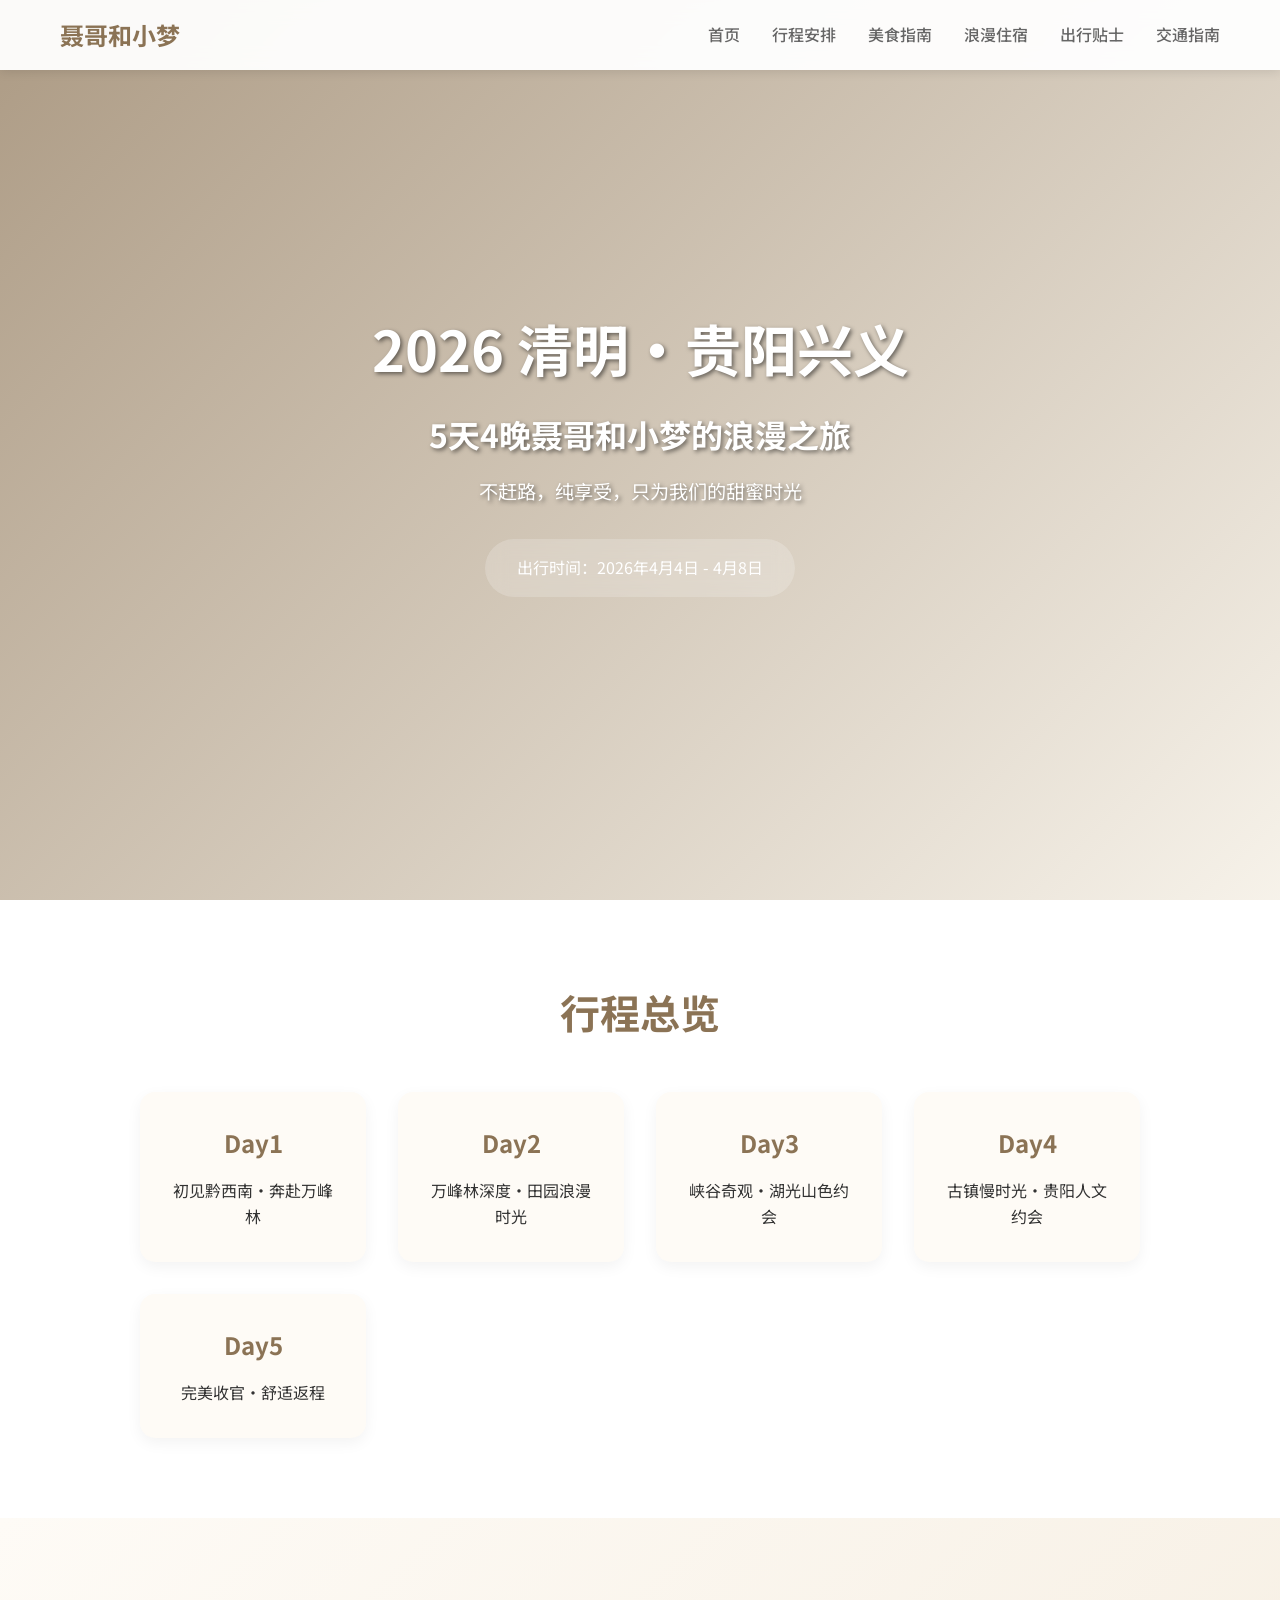
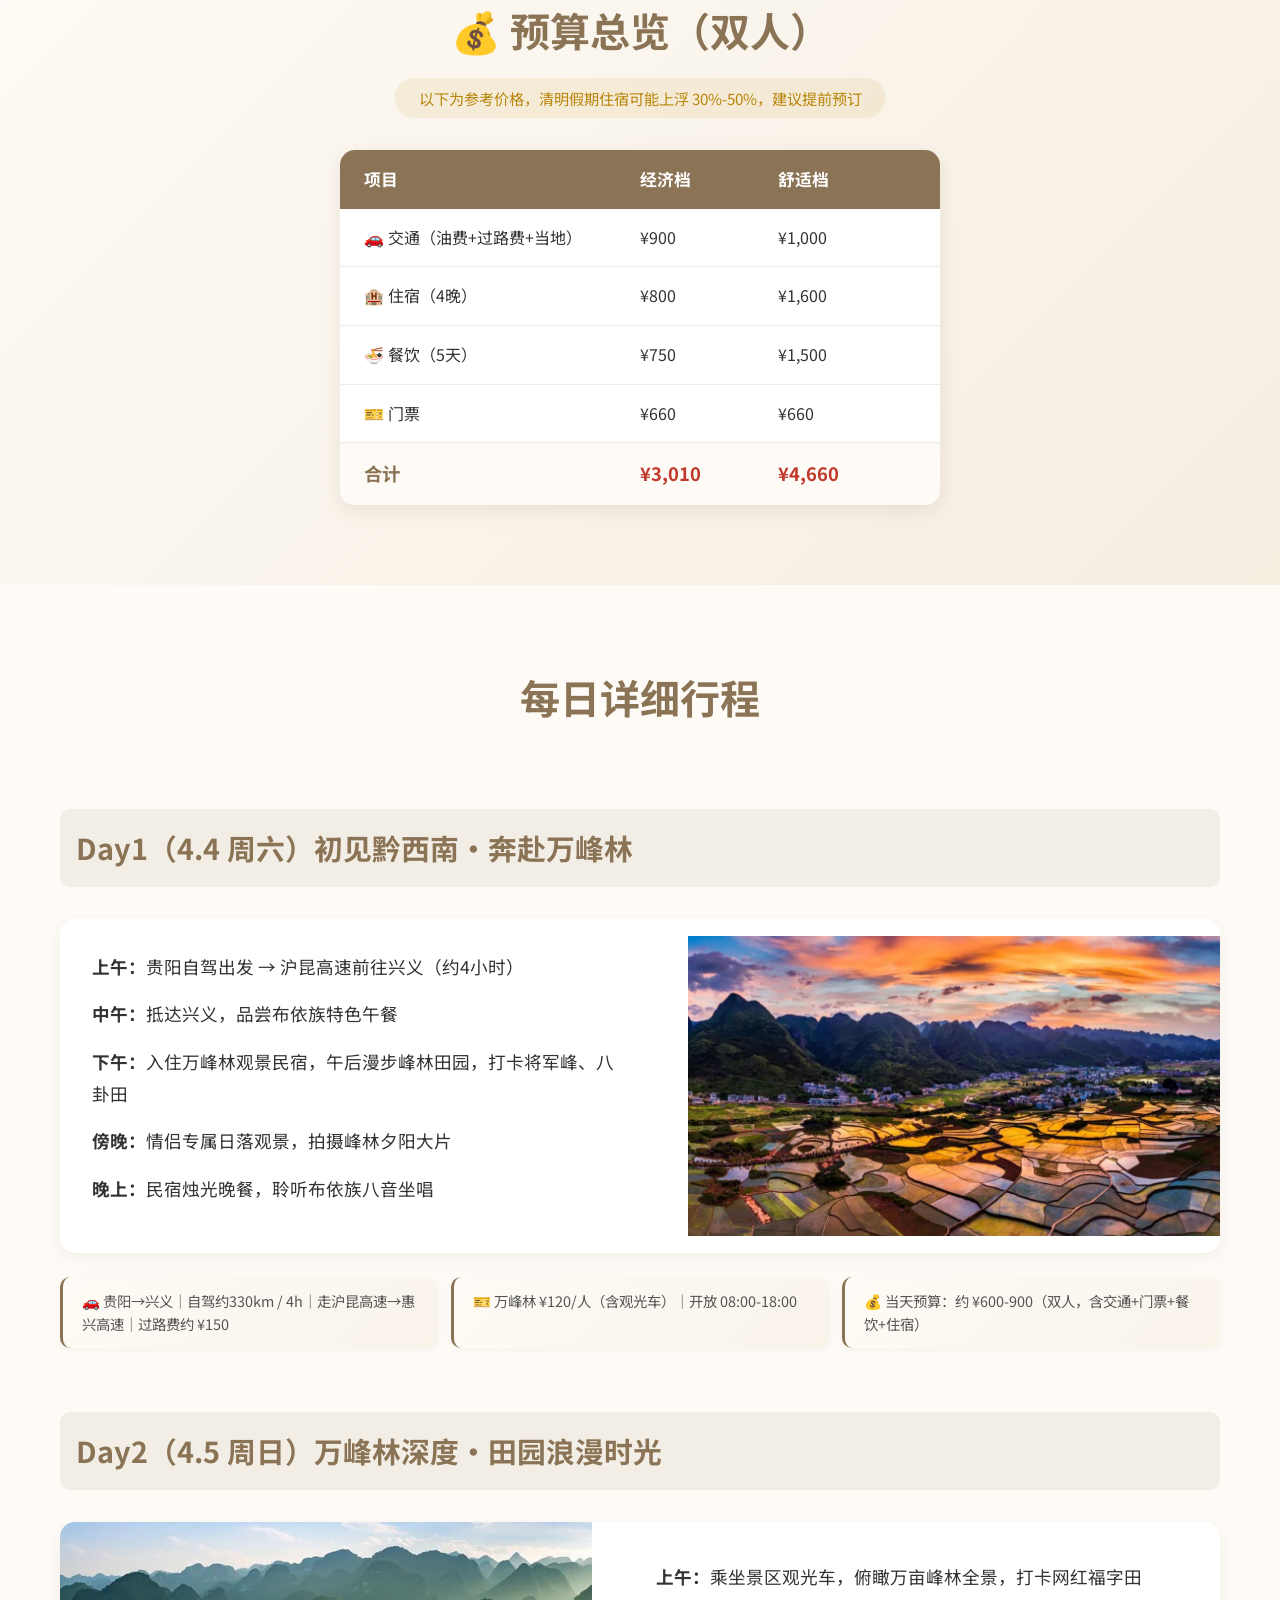
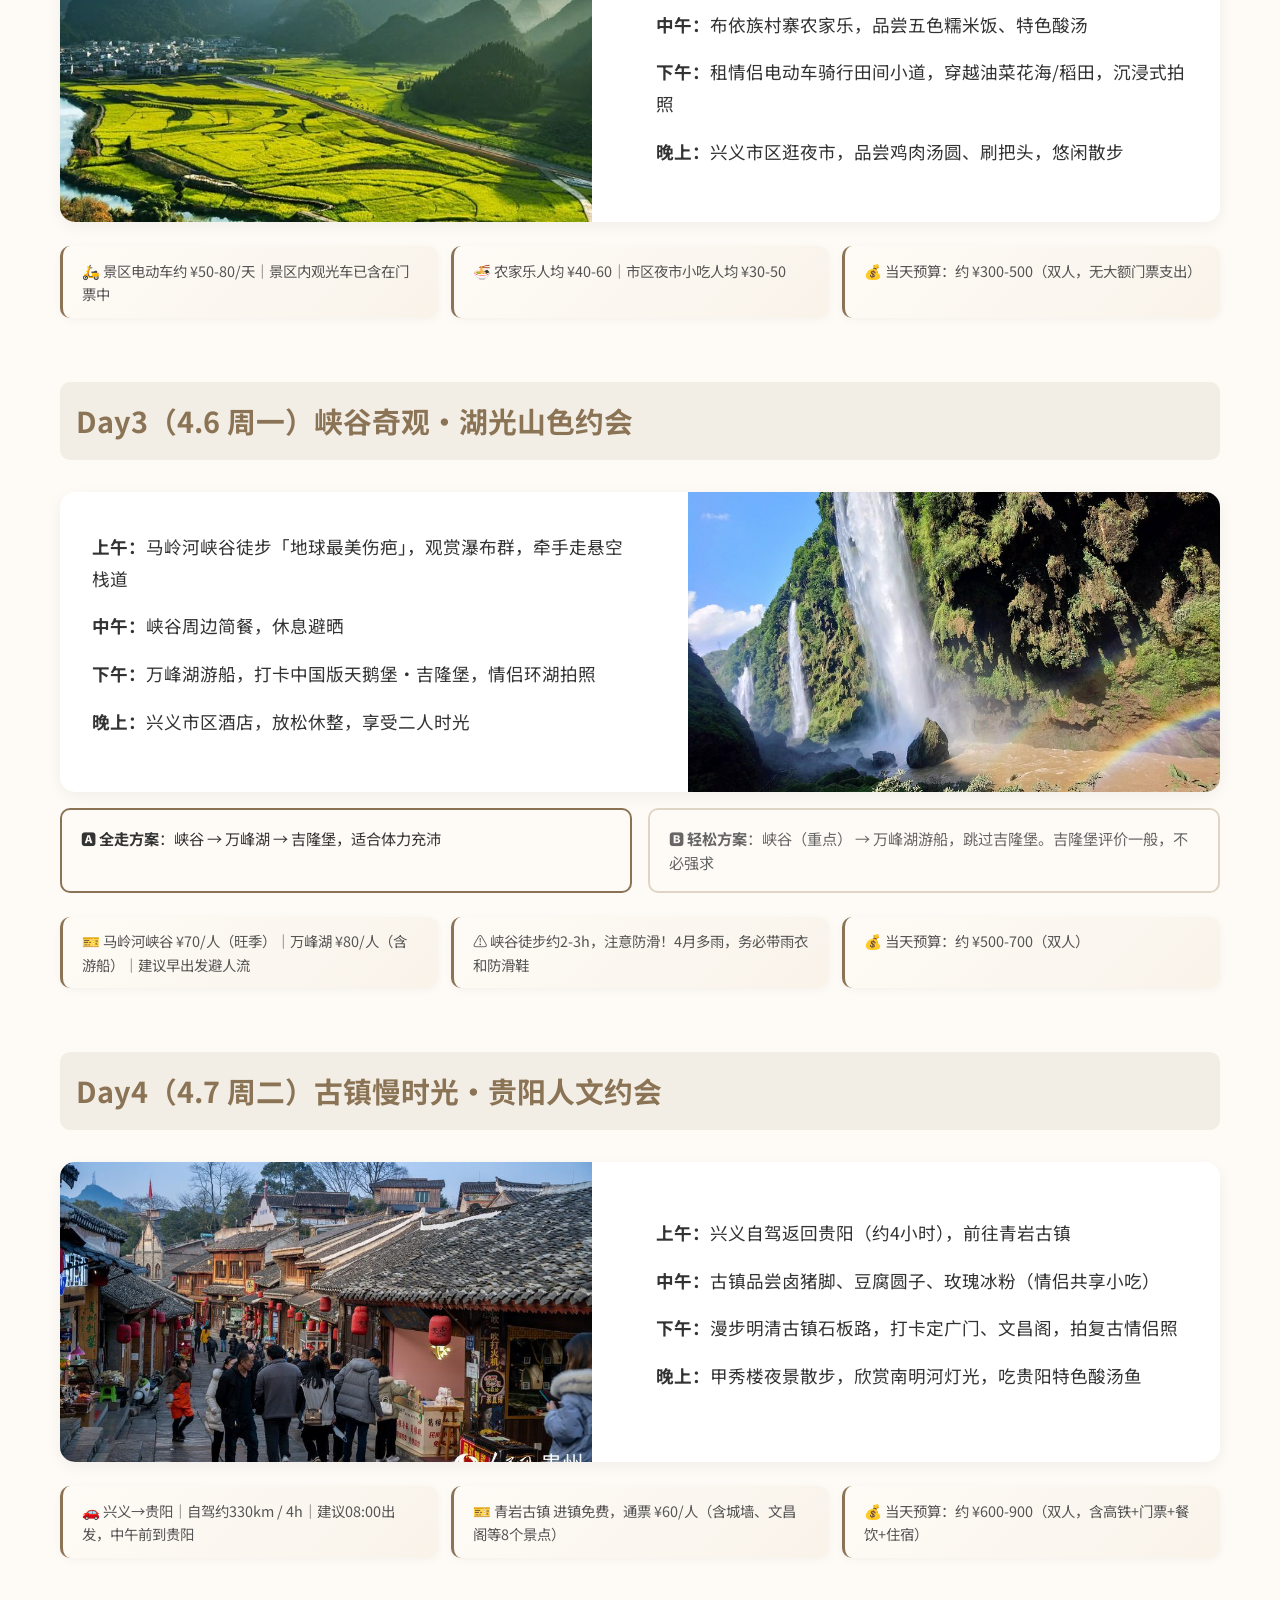
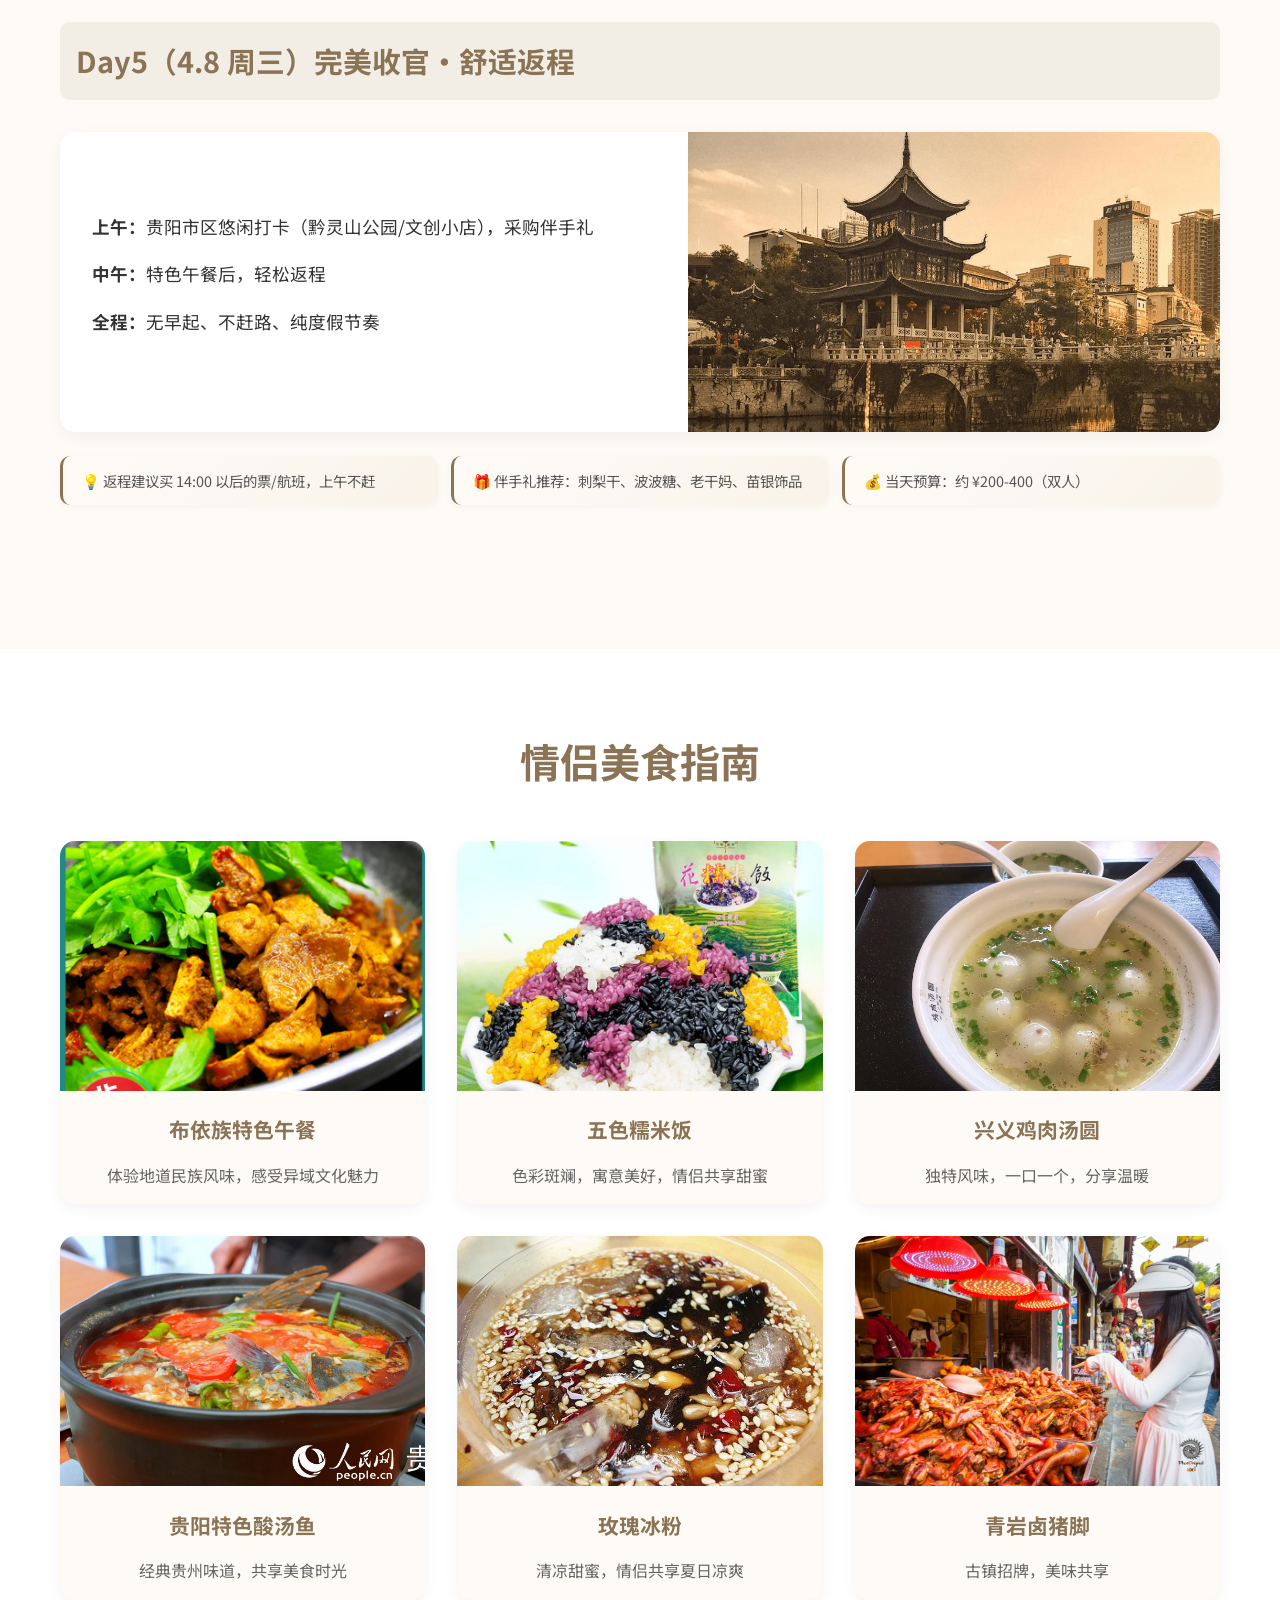
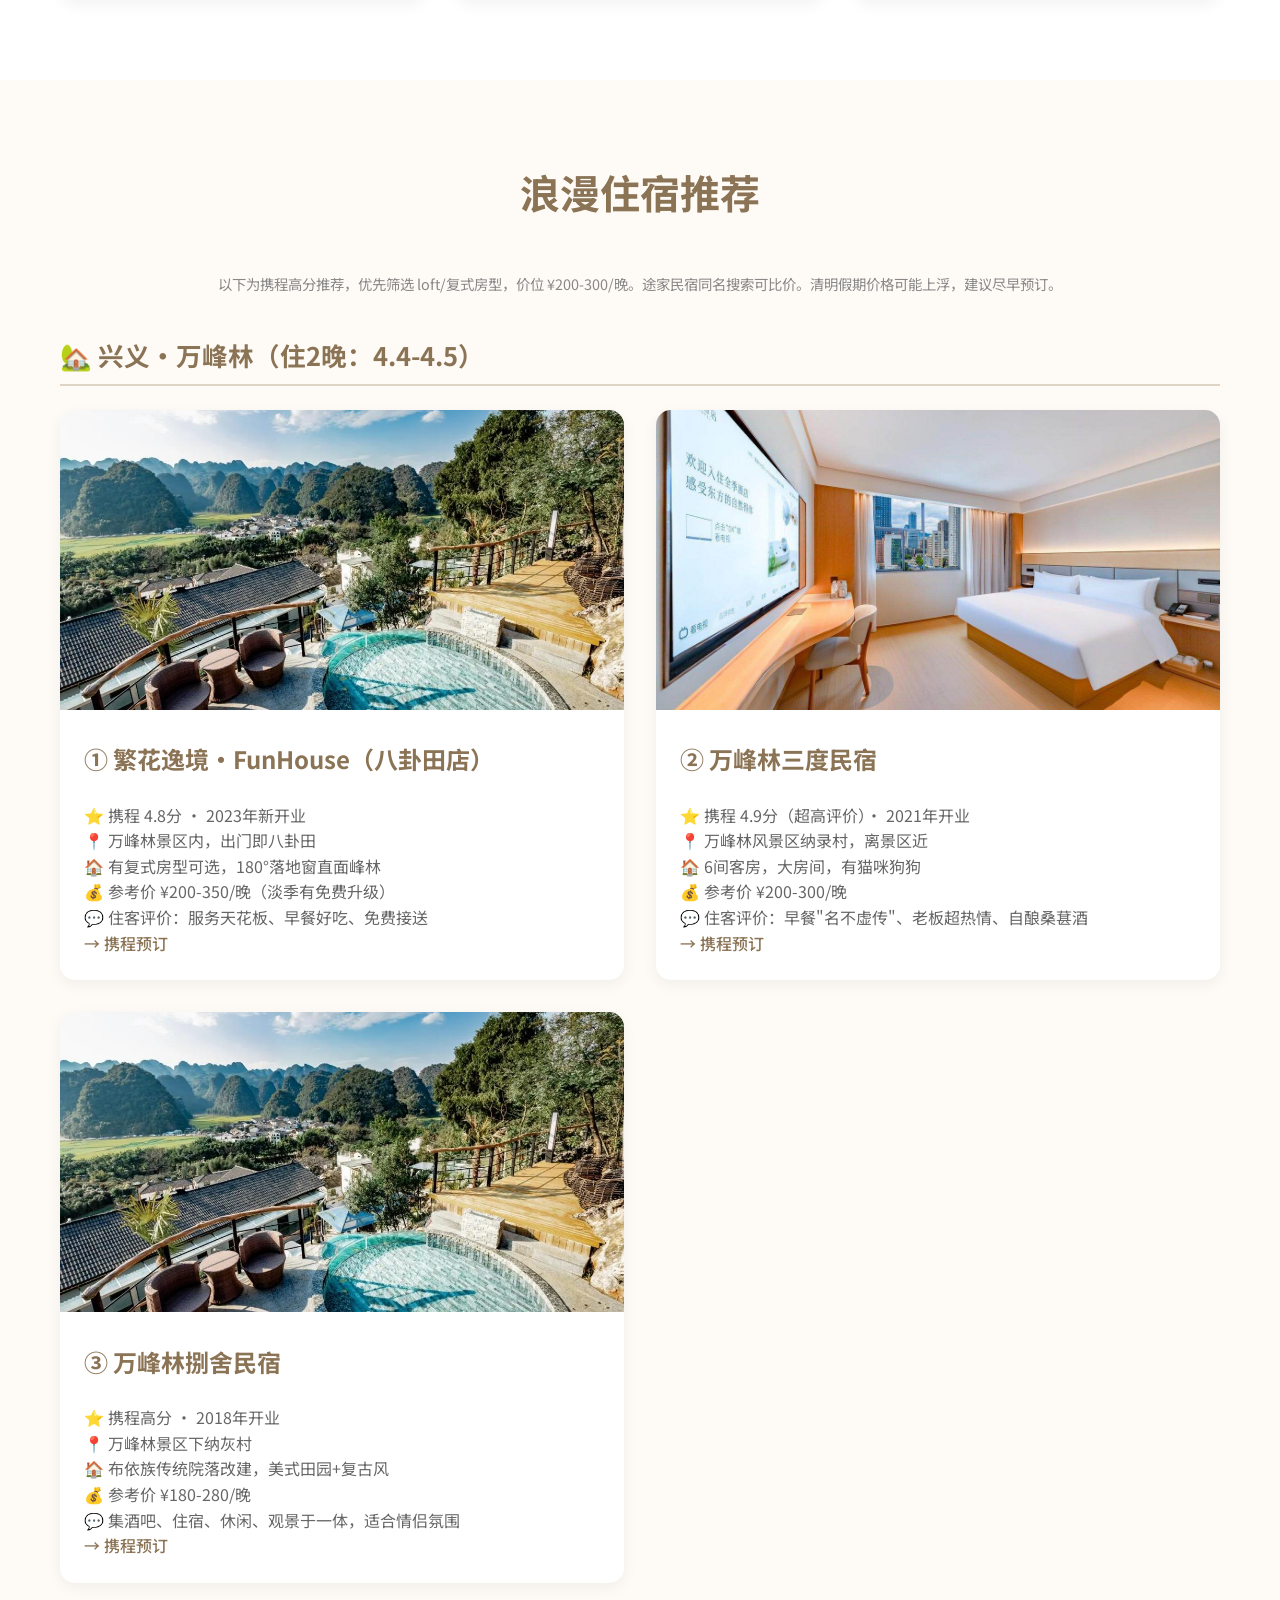
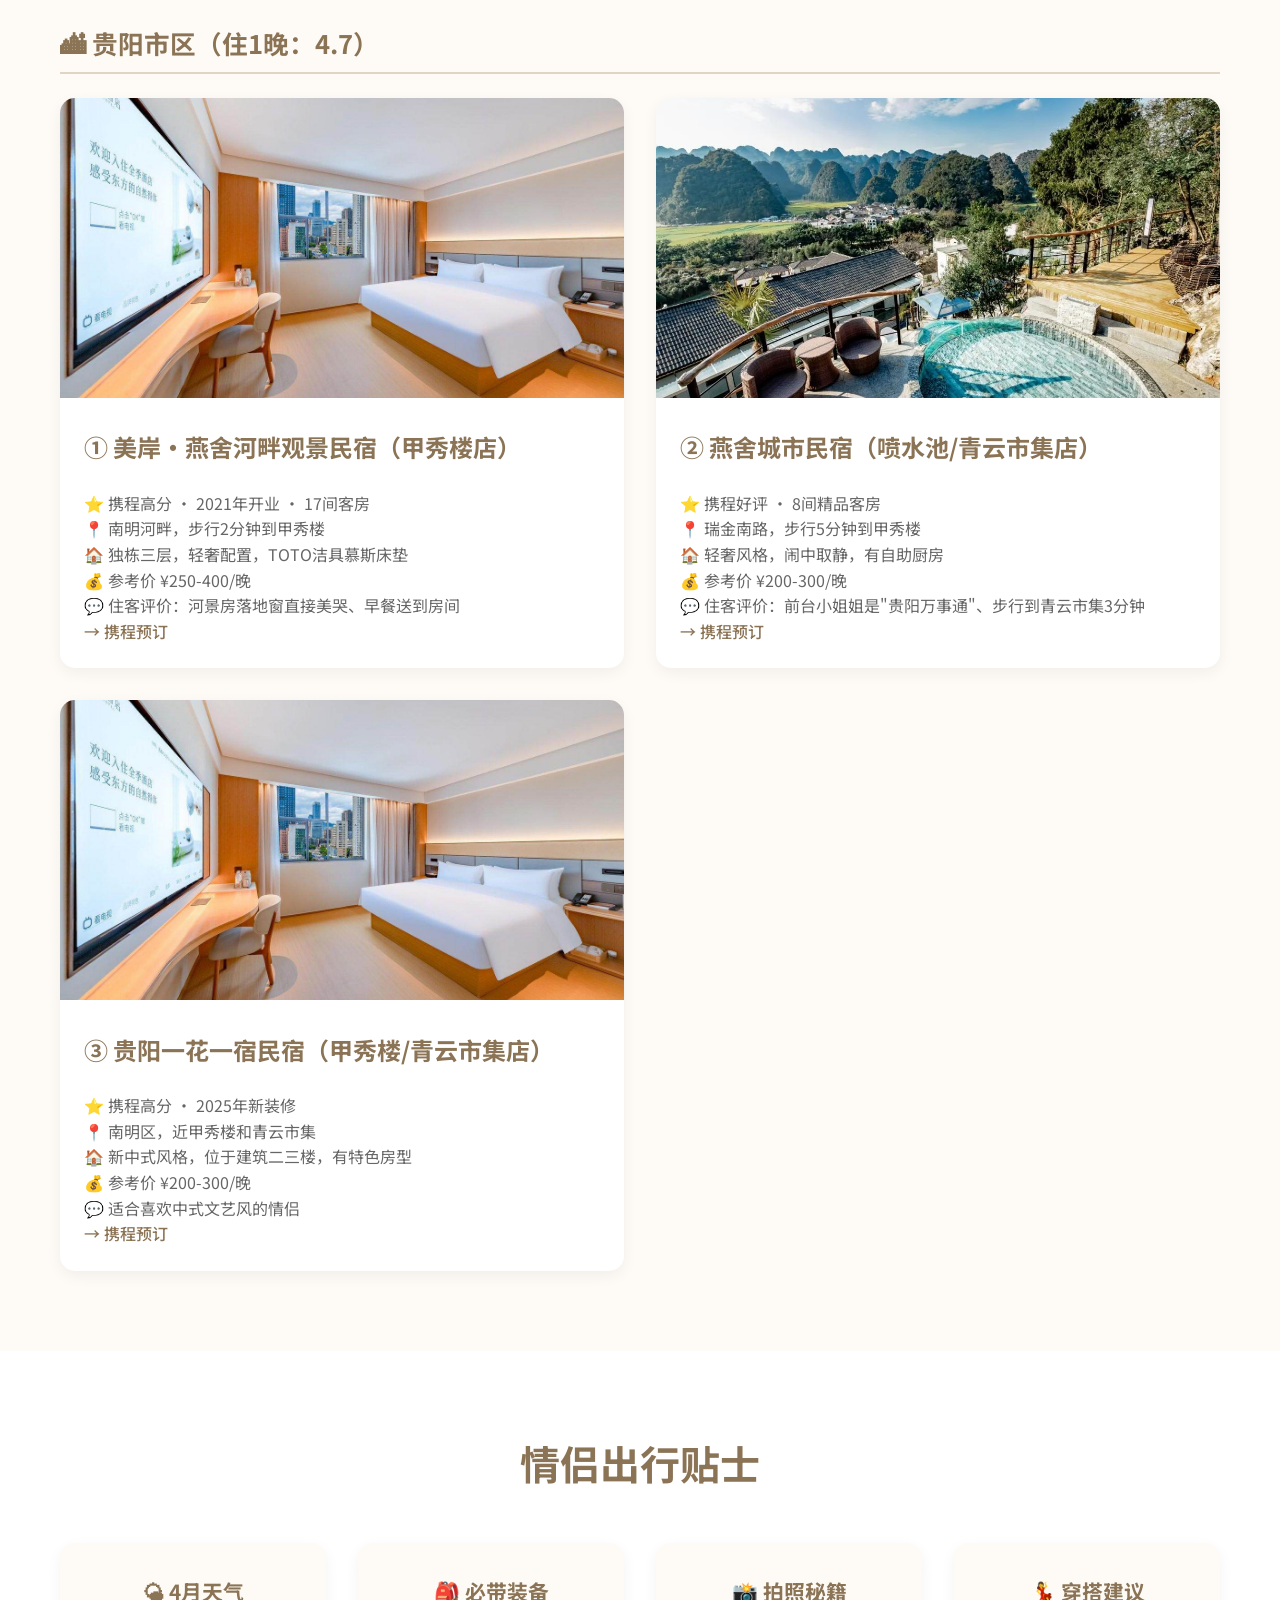
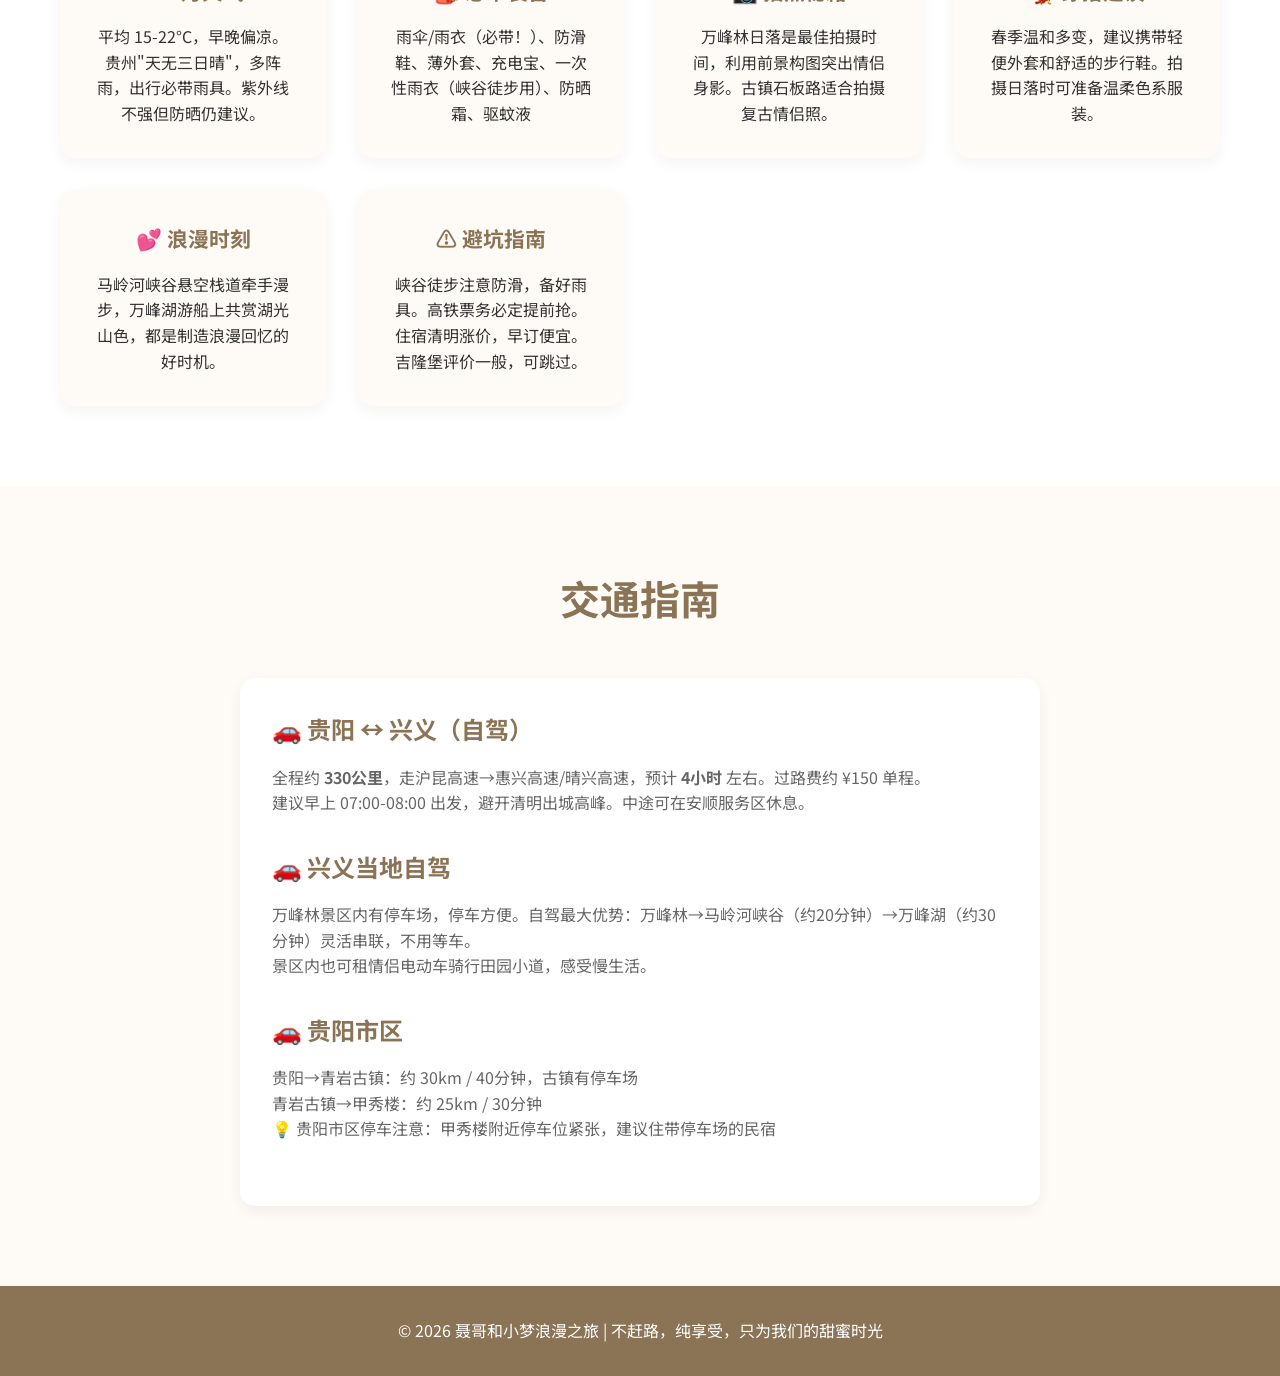
==== commit 32bf0d79: "v3: 改为自驾出行 + 携程民宿推荐6家（万峰林3家+贵阳3家）" ====
--- a/index.html
+++ b/index.html
@@ -76,9 +76,9 @@
                     <span>舒适档</span>
                 </div>
                 <div class="budget-row">
-                    <span>🚄 交通（高铁+当地）</span>
-                    <span>¥800</span>
+                    <span>🚗 交通（油费+过路费+当地）</span>
                     <span>¥900</span>
+                    <span>¥1,000</span>
                 </div>
                 <div class="budget-row">
                     <span>🏨 住宿（4晚）</span>
@@ -114,7 +114,7 @@
                 <h3>Day1（4.4 周六）初见黔西南・奔赴万峰林</h3>
                 <div class="day-content">
                     <div class="day-text">
-                        <p><strong>上午：</strong>贵阳出发 → 盘兴高铁前往兴义（舒适省心）</p>
+                        <p><strong>上午：</strong>贵阳自驾出发 → 沪昆高速前往兴义（约4小时）</p>
                         <p><strong>中午：</strong>抵达兴义，品尝布依族特色午餐</p>
                         <p><strong>下午：</strong>入住万峰林观景民宿，午后漫步峰林田园，打卡将军峰、八卦田</p>
                         <p><strong>傍晚：</strong>情侣专属日落观景，拍摄峰林夕阳大片</p>
@@ -125,7 +125,7 @@
                     </div>
                 </div>
                 <div class="day-info">
-                    <div class="info-item">🚄 贵阳北→兴义南｜盘兴高铁 约2h｜二等座 ¥167/人｜建议选上午08:00-09:00车次</div>
+                    <div class="info-item">🚗 贵阳→兴义｜自驾约330km / 4h｜走沪昆高速→惠兴高速｜过路费约 ¥150</div>
                     <div class="info-item">🎫 万峰林 ¥120/人（含观光车）｜开放 08:00-18:00</div>
                     <div class="info-item">💰 当天预算：约 ¥600-900（双人，含交通+门票+餐饮+住宿）</div>
                 </div>
@@ -189,14 +189,14 @@
                         <img src="images/day4.jpg" alt="青岩古镇">
                     </div>
                     <div class="day-text">
-                        <p><strong>上午：</strong>兴义返回贵阳，前往青岩古镇</p>
+                        <p><strong>上午：</strong>兴义自驾返回贵阳（约4小时），前往青岩古镇</p>
                         <p><strong>中午：</strong>古镇品尝卤猪脚、豆腐圆子、玫瑰冰粉（情侣共享小吃）</p>
                         <p><strong>下午：</strong>漫步明清古镇石板路，打卡定广门、文昌阁，拍复古情侣照</p>
                         <p><strong>晚上：</strong>甲秀楼夜景散步，欣赏南明河灯光，吃贵阳特色酸汤鱼</p>
                     </div>
                 </div>
                 <div class="day-info">
-                    <div class="info-item">🚄 兴义南→贵阳北｜盘兴高铁 约2h｜二等座 ¥167/人</div>
+                    <div class="info-item">🚗 兴义→贵阳｜自驾约330km / 4h｜建议08:00出发，中午前到贵阳</div>
                     <div class="info-item">🎫 青岩古镇 进镇免费，通票 ¥60/人（含城墙、文昌阁等8个景点）</div>
                     <div class="info-item">💰 当天预算：约 ¥600-900（双人，含高铁+门票+餐饮+住宿）</div>
                 </div>
@@ -267,20 +267,85 @@
     <section id="accommodation" class="accommodation">
         <div class="container">
             <h2>浪漫住宿推荐</h2>
+            <p class="accommodation-note">以下为携程高分推荐，优先筛选 loft/复式房型，价位 ¥200-300/晚。途家民宿同名搜索可比价。清明假期价格可能上浮，建议尽早预订。</p>
+
+            <h3 class="accom-subtitle">🏡 兴义·万峰林（住2晚：4.4-4.5）</h3>
             <div class="accommodation-grid">
                 <div class="accommodation-item">
-                    <img src="images/lodge1.jpg" alt="万峰林观景民宿">
-                    <h3>万峰林观景民宿（2晚）</h3>
-                    <p>推开窗即见峰林美景，夜晚星空璀璨，最适合情侣静享二人世界。<br>
-                    参考价：普通民宿 ¥200-350/晚 | 精品民宿（一尺见山等）¥400-700/晚<br>
-                    ⚠️ 清明假期价格可能上浮，建议提前在携程/美团预订</p>
-                </div>
-                <div class="accommodation-item">
-                    <img src="images/lodge2.jpg" alt="贵阳舒适酒店">
-                    <h3>贵阳/兴义市区酒店（2晚）</h3>
-                    <p>市中心位置便利，设施齐全，为旅程提供舒适的休憩空间。<br>
-                    兴义市区：¥150-300/晚 | 贵阳市区：¥200-400/晚<br>
-                    💡 建议选甲秀楼/喷水池附近，出行方便</p>
+                    <img src="images/lodge1.jpg" alt="繁花逸境FunHouse">
+                    <h3>① 繁花逸境·FunHouse（八卦田店）</h3>
+                    <p>
+                    ⭐ 携程 4.8分 · 2023年新开业<br>
+                    📍 万峰林景区内，出门即八卦田<br>
+                    🏠 有复式房型可选，180°落地窗直面峰林<br>
+                    💰 参考价 ¥200-350/晚（淡季有免费升级）<br>
+                    💬 住客评价：服务天花板、早餐好吃、免费接送<br>
+                    <a href="https://hotels.ctrip.com/hotels/110856019.html" target="_blank">→ 携程预订</a>
+                    </p>
+                </div>
+                <div class="accommodation-item">
+                    <img src="images/lodge2.jpg" alt="三度民宿">
+                    <h3>② 万峰林三度民宿</h3>
+                    <p>
+                    ⭐ 携程 4.9分（超高评价）· 2021年开业<br>
+                    📍 万峰林风景区纳录村，离景区近<br>
+                    🏠 6间客房，大房间，有猫咪狗狗<br>
+                    💰 参考价 ¥200-300/晚<br>
+                    💬 住客评价：早餐"名不虚传"、老板超热情、自酿桑葚酒<br>
+                    <a href="https://hotels.ctrip.com/hotels/80583497.html" target="_blank">→ 携程预订</a>
+                    </p>
+                </div>
+                <div class="accommodation-item">
+                    <img src="images/lodge1.jpg" alt="捌舍民宿">
+                    <h3>③ 万峰林捌舍民宿</h3>
+                    <p>
+                    ⭐ 携程高分 · 2018年开业<br>
+                    📍 万峰林景区下纳灰村<br>
+                    🏠 布依族传统院落改建，美式田园+复古风<br>
+                    💰 参考价 ¥180-280/晚<br>
+                    💬 集酒吧、住宿、休闲、观景于一体，适合情侣氛围<br>
+                    <a href="https://hotels.ctrip.com/hotels/15154300.html" target="_blank">→ 携程预订</a>
+                    </p>
+                </div>
+            </div>
+
+            <h3 class="accom-subtitle">🏙 贵阳市区（住1晚：4.7）</h3>
+            <div class="accommodation-grid">
+                <div class="accommodation-item">
+                    <img src="images/lodge2.jpg" alt="美岸·燕舍">
+                    <h3>① 美岸·燕舍河畔观景民宿（甲秀楼店）</h3>
+                    <p>
+                    ⭐ 携程高分 · 2021年开业 · 17间客房<br>
+                    📍 南明河畔，步行2分钟到甲秀楼<br>
+                    🏠 独栋三层，轻奢配置，TOTO洁具慕斯床垫<br>
+                    💰 参考价 ¥250-400/晚<br>
+                    💬 住客评价：河景房落地窗直接美哭、早餐送到房间<br>
+                    <a href="https://hotels.ctrip.com/hotels/45052036.html" target="_blank">→ 携程预订</a>
+                    </p>
+                </div>
+                <div class="accommodation-item">
+                    <img src="images/lodge1.jpg" alt="燕舍城市民宿">
+                    <h3>② 燕舍城市民宿（喷水池/青云市集店）</h3>
+                    <p>
+                    ⭐ 携程好评 · 8间精品客房<br>
+                    📍 瑞金南路，步行5分钟到甲秀楼<br>
+                    🏠 轻奢风格，闹中取静，有自助厨房<br>
+                    💰 参考价 ¥200-300/晚<br>
+                    💬 住客评价：前台小姐姐是"贵阳万事通"、步行到青云市集3分钟<br>
+                    <a href="https://hotels.ctrip.com/hotels/18012568.html" target="_blank">→ 携程预订</a>
+                    </p>
+                </div>
+                <div class="accommodation-item">
+                    <img src="images/lodge2.jpg" alt="一花一宿">
+                    <h3>③ 贵阳一花一宿民宿（甲秀楼/青云市集店）</h3>
+                    <p>
+                    ⭐ 携程高分 · 2025年新装修<br>
+                    📍 南明区，近甲秀楼和青云市集<br>
+                    🏠 新中式风格，位于建筑二三楼，有特色房型<br>
+                    💰 参考价 ¥200-300/晚<br>
+                    💬 适合喜欢中式文艺风的情侣<br>
+                    <a href="https://hotels.ctrip.com/hotel/29193967.html" target="_blank">→ 携程预订</a>
+                    </p>
                 </div>
             </div>
         </div>
@@ -324,18 +389,18 @@
         <div class="container">
             <h2>交通指南</h2>
             <div class="transport-content">
-                <h3>🚄 贵阳 ↔ 兴义（盘兴高铁）</h3>
-                <p>2025年11月新开通的盘兴高铁，贵阳北→兴义南约2小时，二等座 ¥167/人。车次参考：G9966、G9967、G5355 等。<strong>清明假期票源紧张，务必提前抢票！</strong></p>
+                <h3>🚗 贵阳 ↔ 兴义（自驾）</h3>
+                <p>全程约 <strong>330公里</strong>，走沪昆高速→惠兴高速/晴兴高速，预计 <strong>4小时</strong> 左右。过路费约 ¥150 单程。<br>
+                建议早上 07:00-08:00 出发，避开清明出城高峰。中途可在安顺服务区休息。</p>
                 
-                <h3>🚗 兴义当地交通</h3>
-                <p>兴义南站→万峰林：打车约 ¥30-40（20分钟）| 万峰林景区内可租情侣电动车 ¥50-80/天<br>
-                兴义→马岭河峡谷：打车约 ¥15-20（10分钟）<br>
-                兴义→万峰湖：打车约 ¥40-50（30分钟）<br>
-                如果一天去多个景点，建议包车半天约 ¥200-300，更省心</p>
-
-                <h3>🚌 贵阳市区</h3>
-                <p>贵阳北站→青岩古镇：打车约 ¥60-80（40分钟）或公交 203 路<br>
-                青岩古镇→甲秀楼：打车约 ¥40（30分钟）</p>
+                <h3>🚗 兴义当地自驾</h3>
+                <p>万峰林景区内有停车场，停车方便。自驾最大优势：万峰林→马岭河峡谷（约20分钟）→万峰湖（约30分钟）灵活串联，不用等车。<br>
+                景区内也可租情侣电动车骑行田园小道，感受慢生活。</p>
+
+                <h3>🚗 贵阳市区</h3>
+                <p>贵阳→青岩古镇：约 30km / 40分钟，古镇有停车场<br>
+                青岩古镇→甲秀楼：约 25km / 30分钟<br>
+                💡 贵阳市区停车注意：甲秀楼附近停车位紧张，建议住带停车场的民宿</p>
             </div>
         </div>
     </section>
--- a/css/style.css
+++ b/css/style.css
@@ -490,6 +490,32 @@
     color: #333;
 }
 
+/* 住宿推荐细化 */
+.accommodation-note {
+    text-align: center;
+    color: #888;
+    margin-bottom: 2rem;
+    font-size: 0.9rem;
+}
+
+.accom-subtitle {
+    font-size: 1.6rem;
+    color: #8b7355;
+    margin: 2.5rem 0 1.5rem;
+    padding-bottom: 0.5rem;
+    border-bottom: 2px solid #e0d5c5;
+}
+
+.accommodation-item p a {
+    color: #8b7355;
+    text-decoration: none;
+    font-weight: 500;
+}
+
+.accommodation-item p a:hover {
+    text-decoration: underline;
+}
+
 /* 页脚 */
 .footer {
     background: #8b7355;
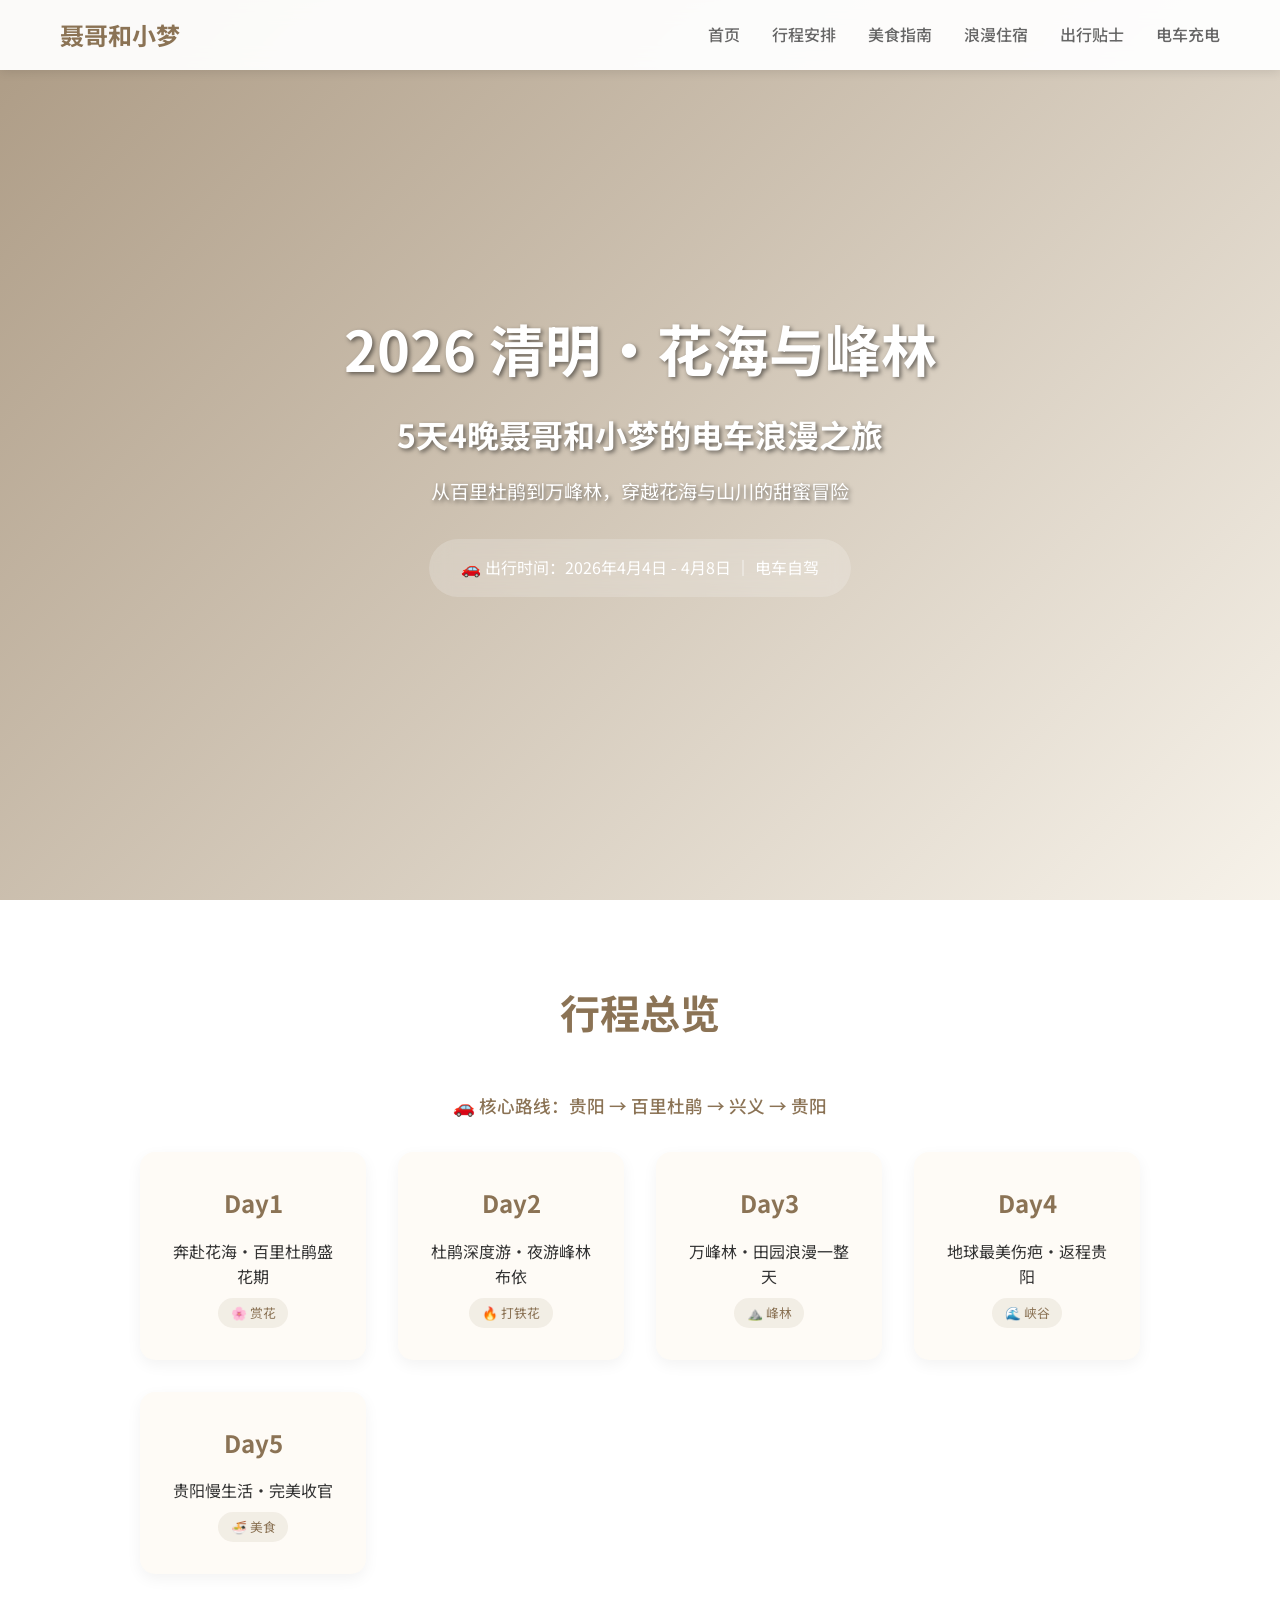
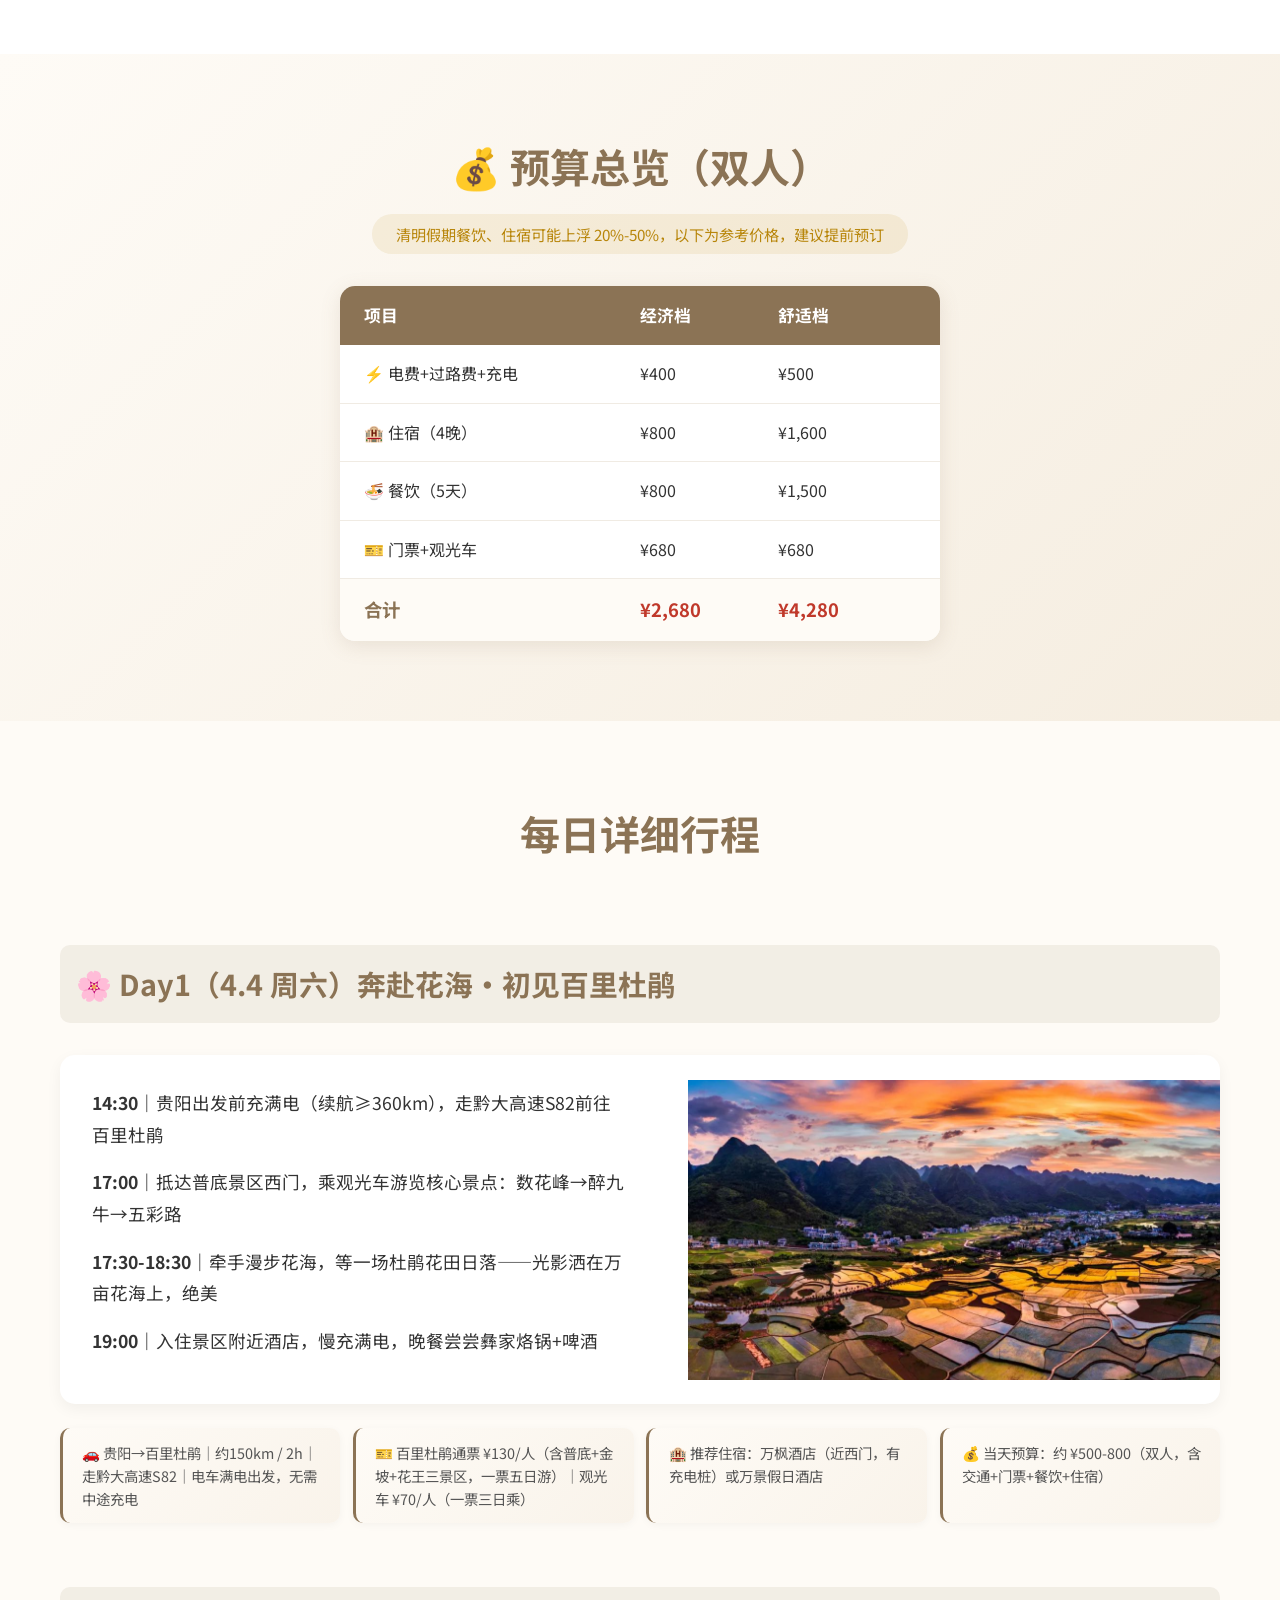
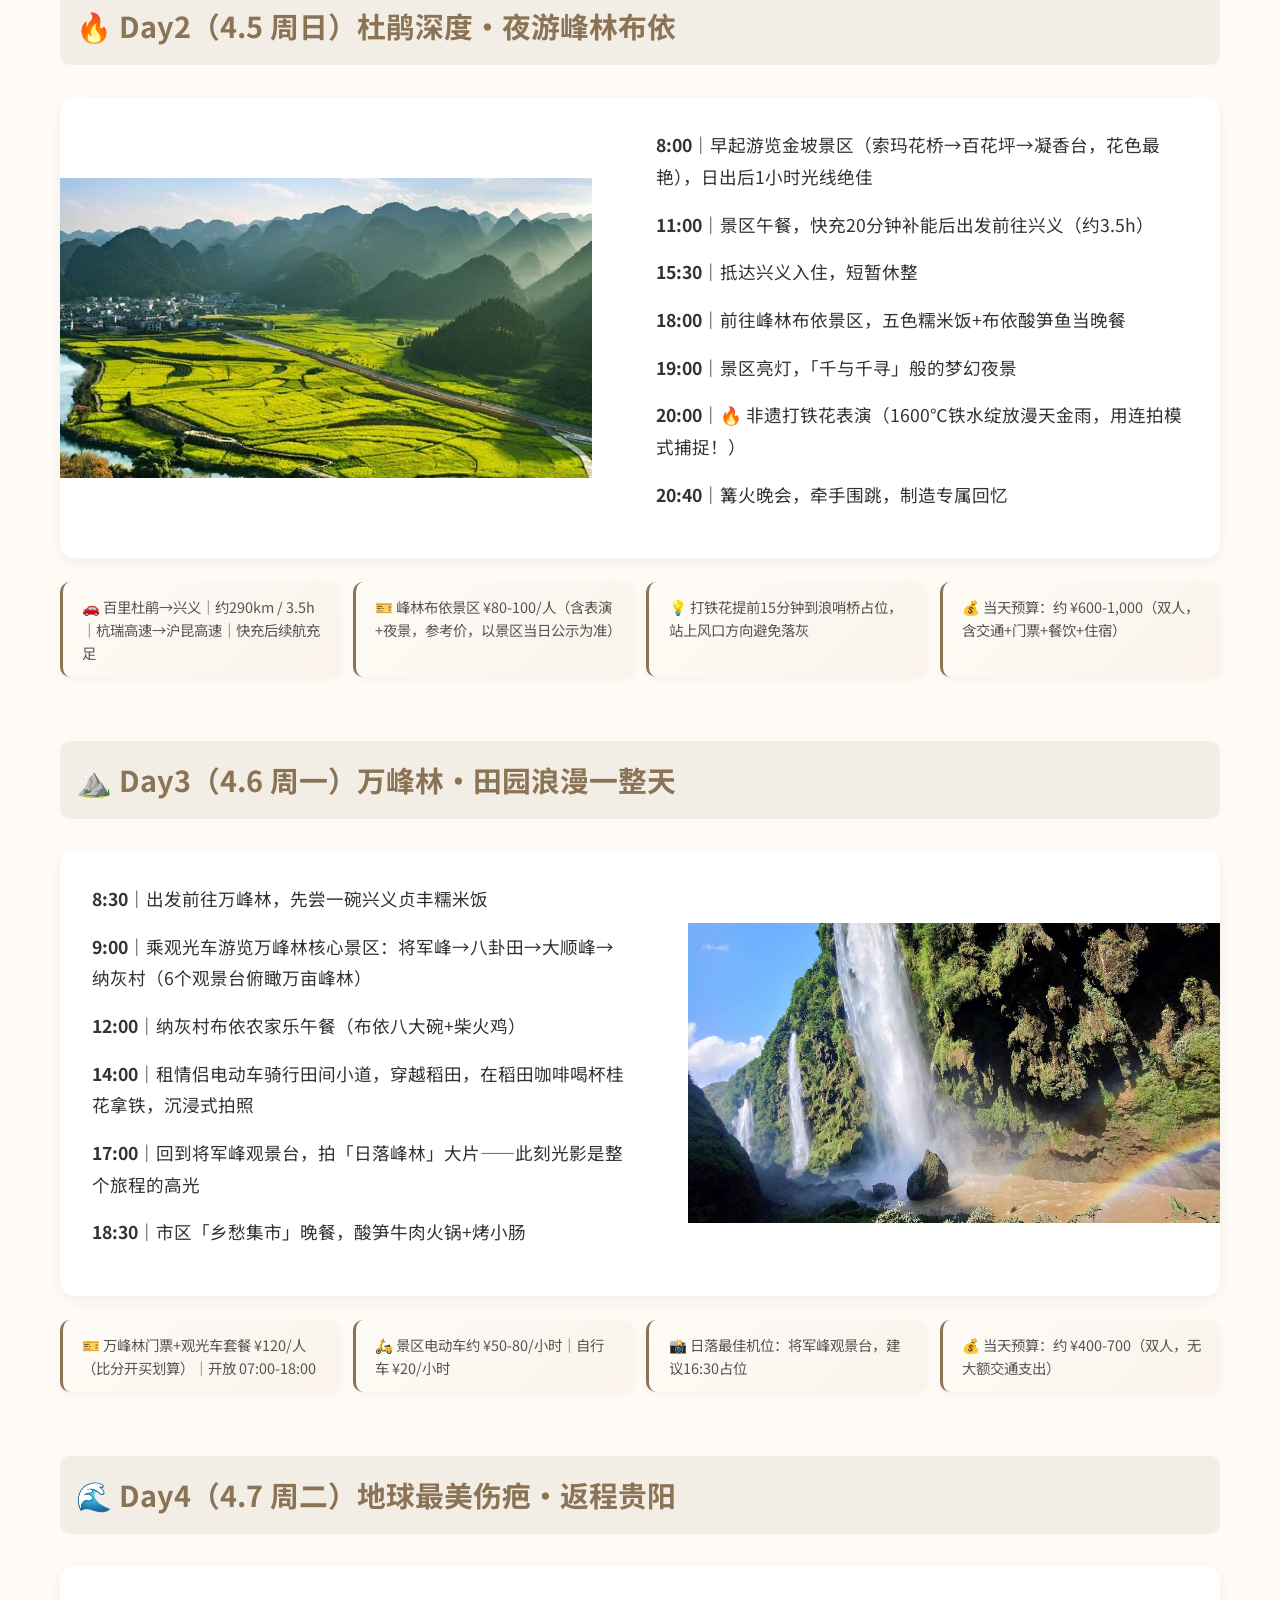
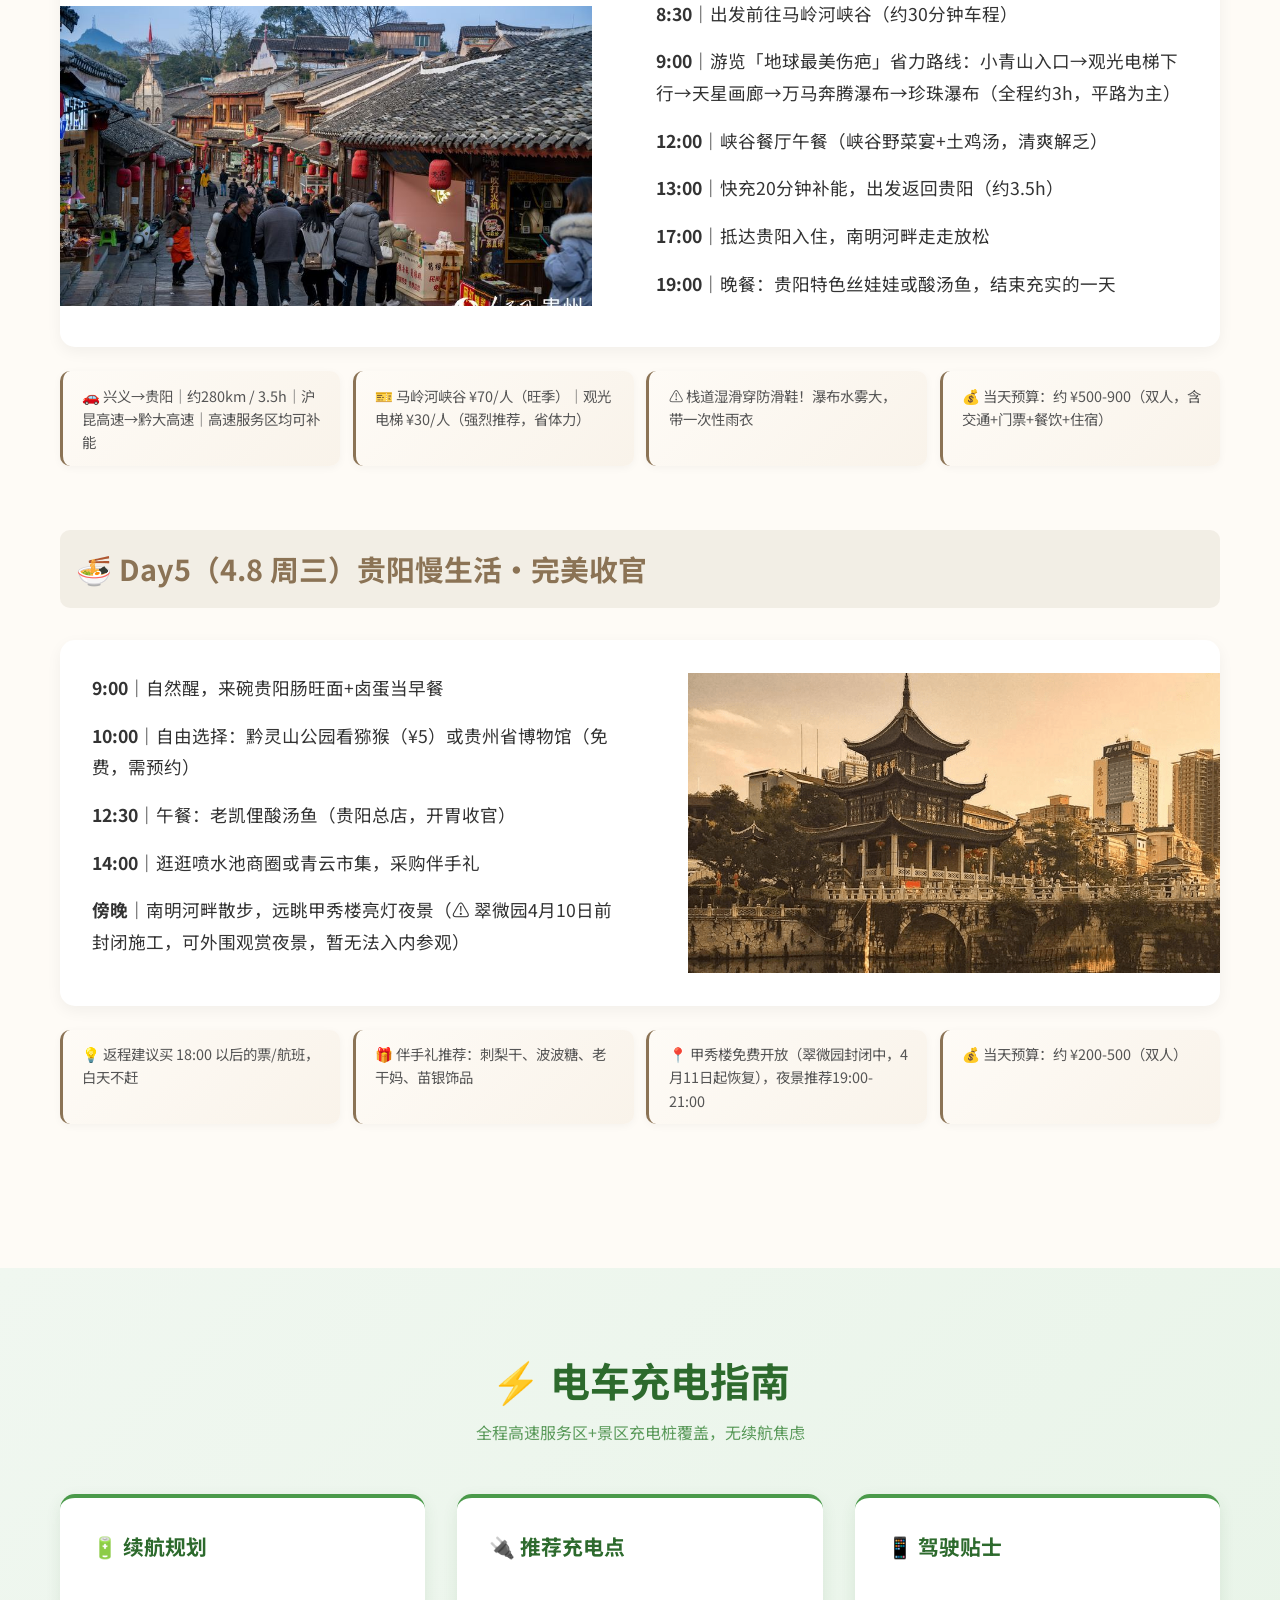
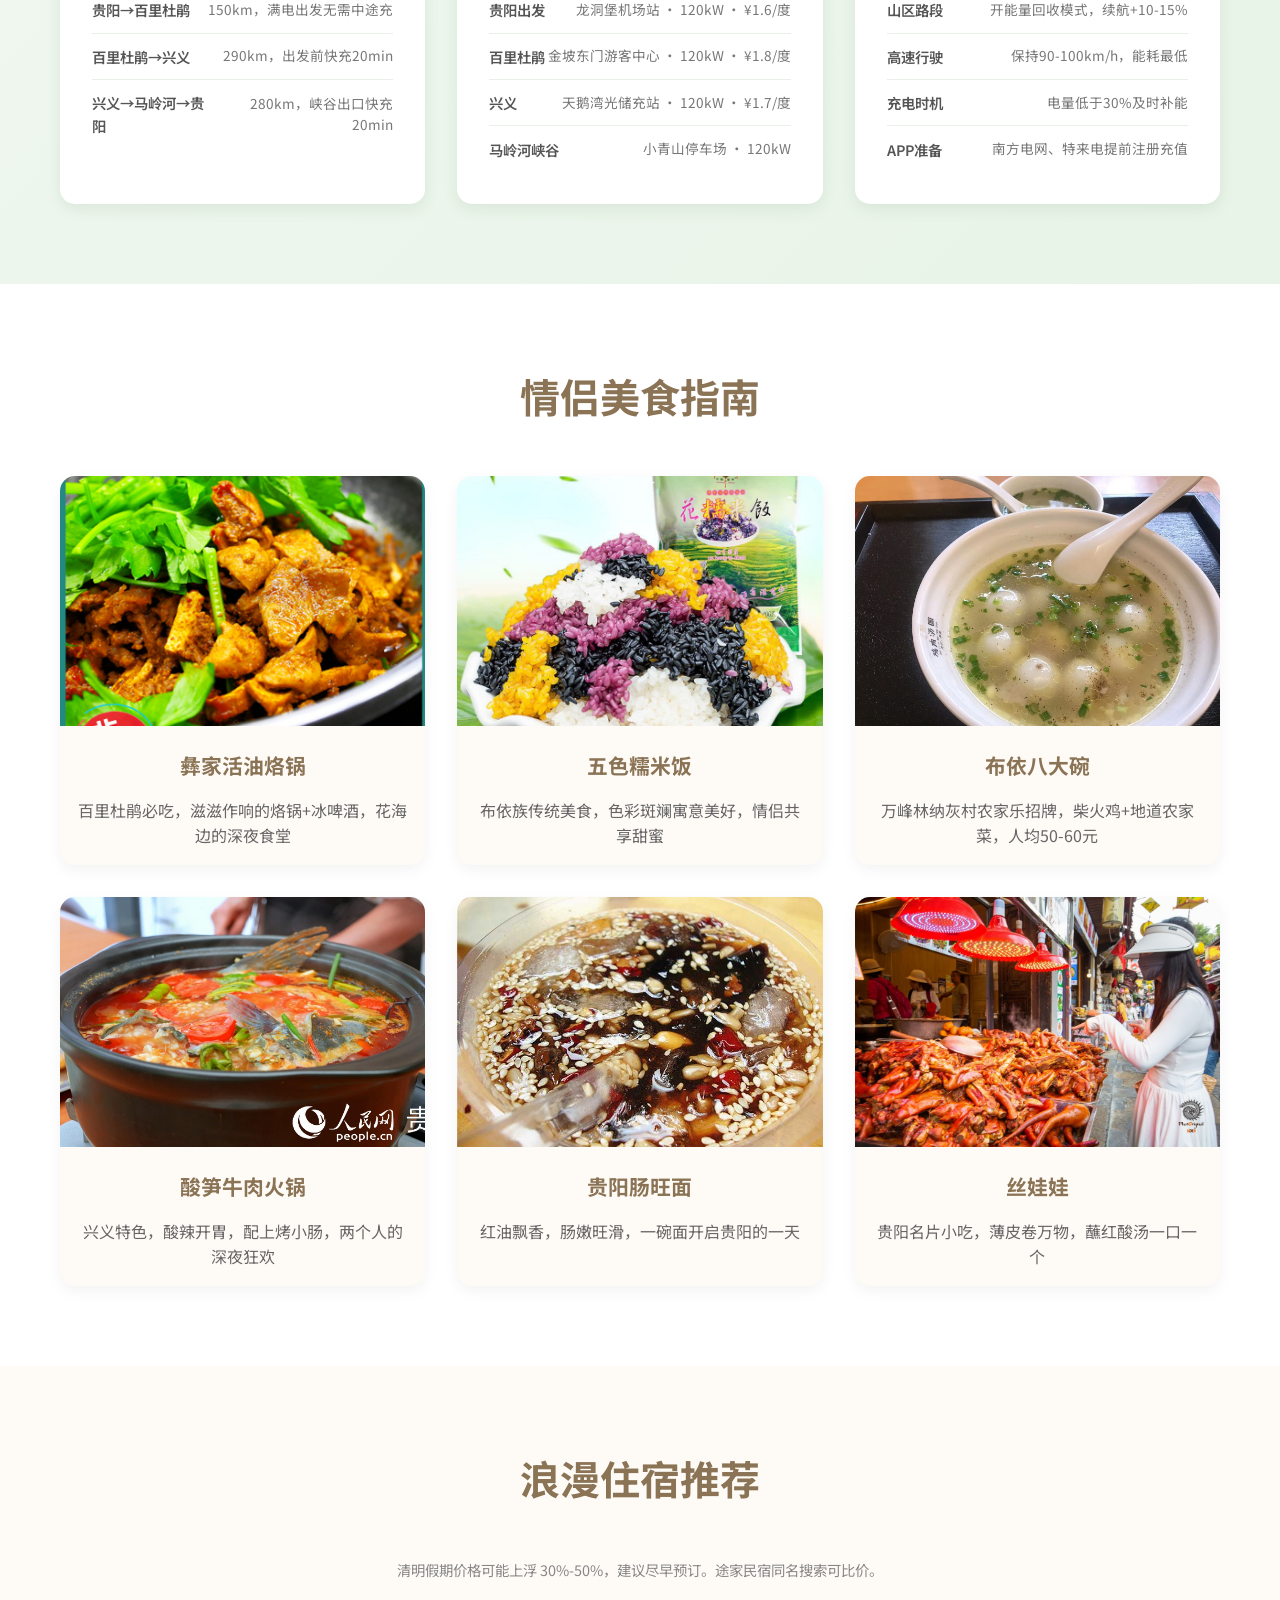
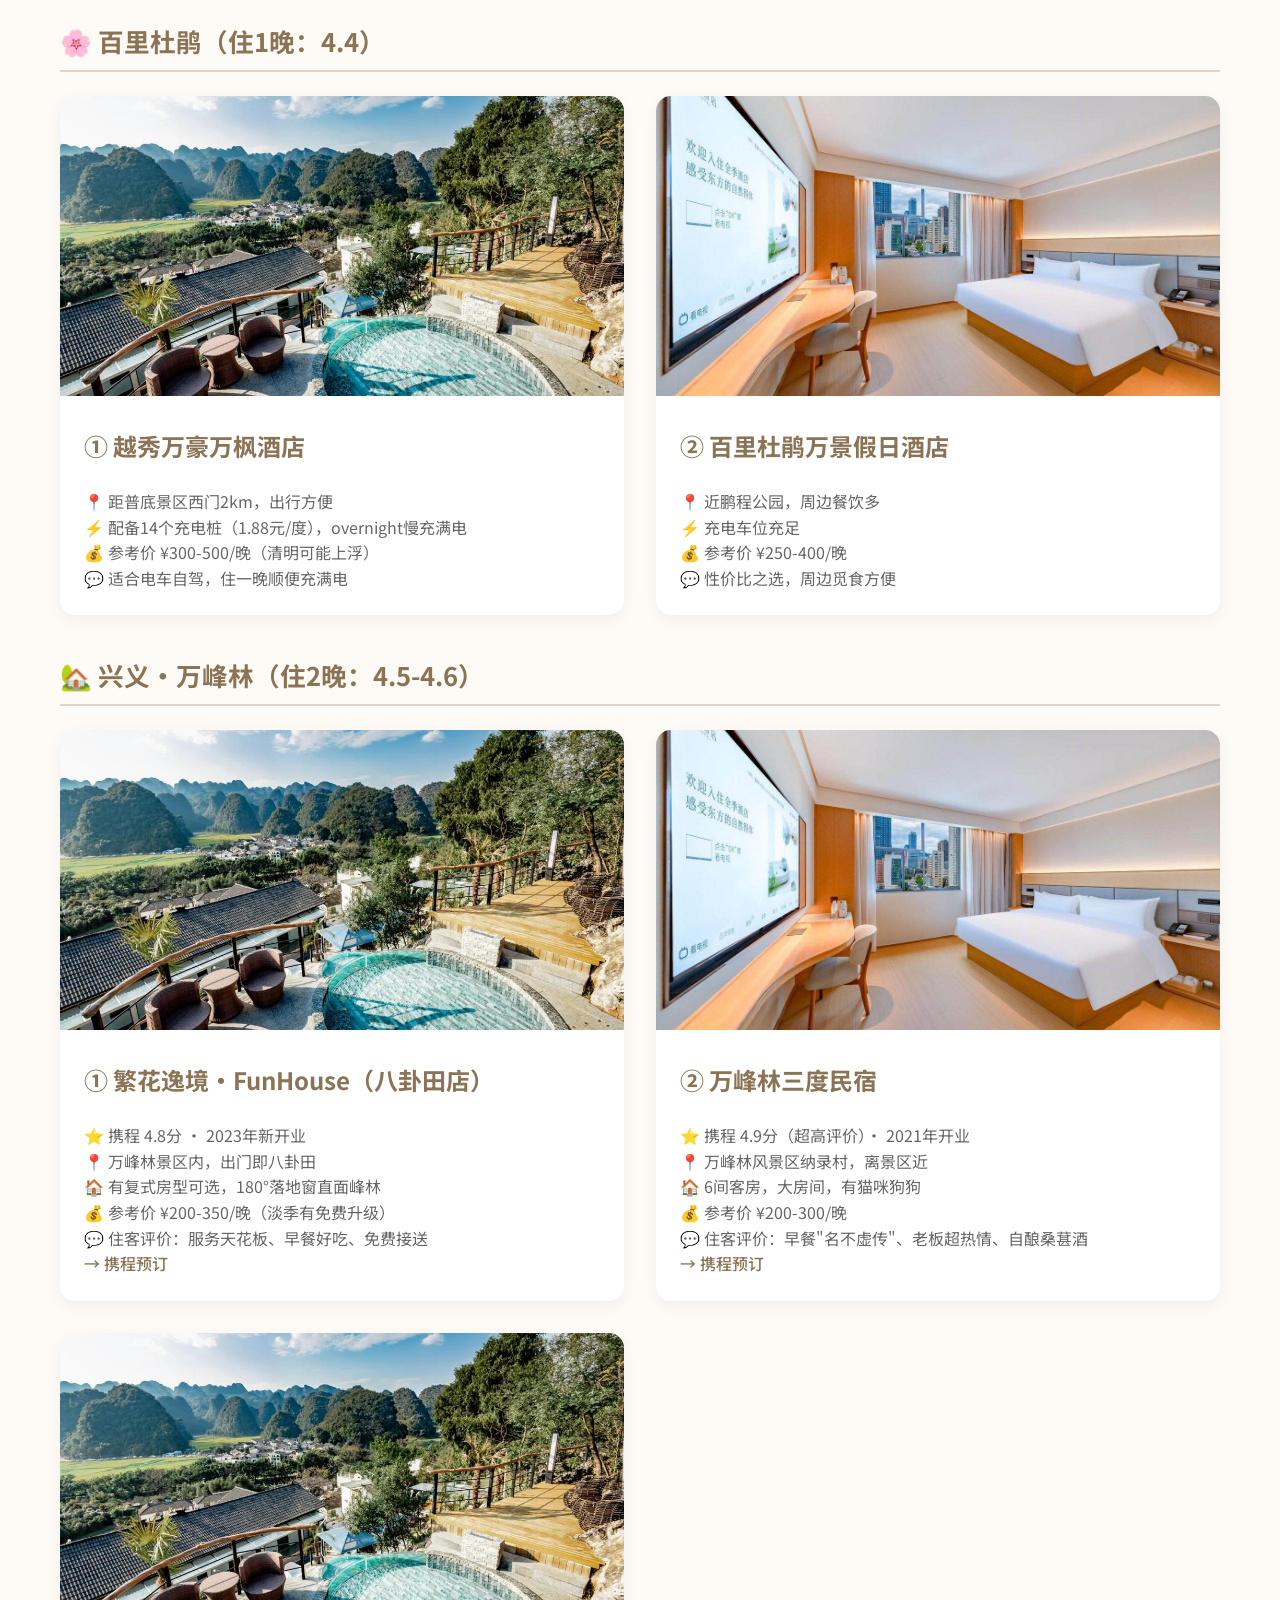
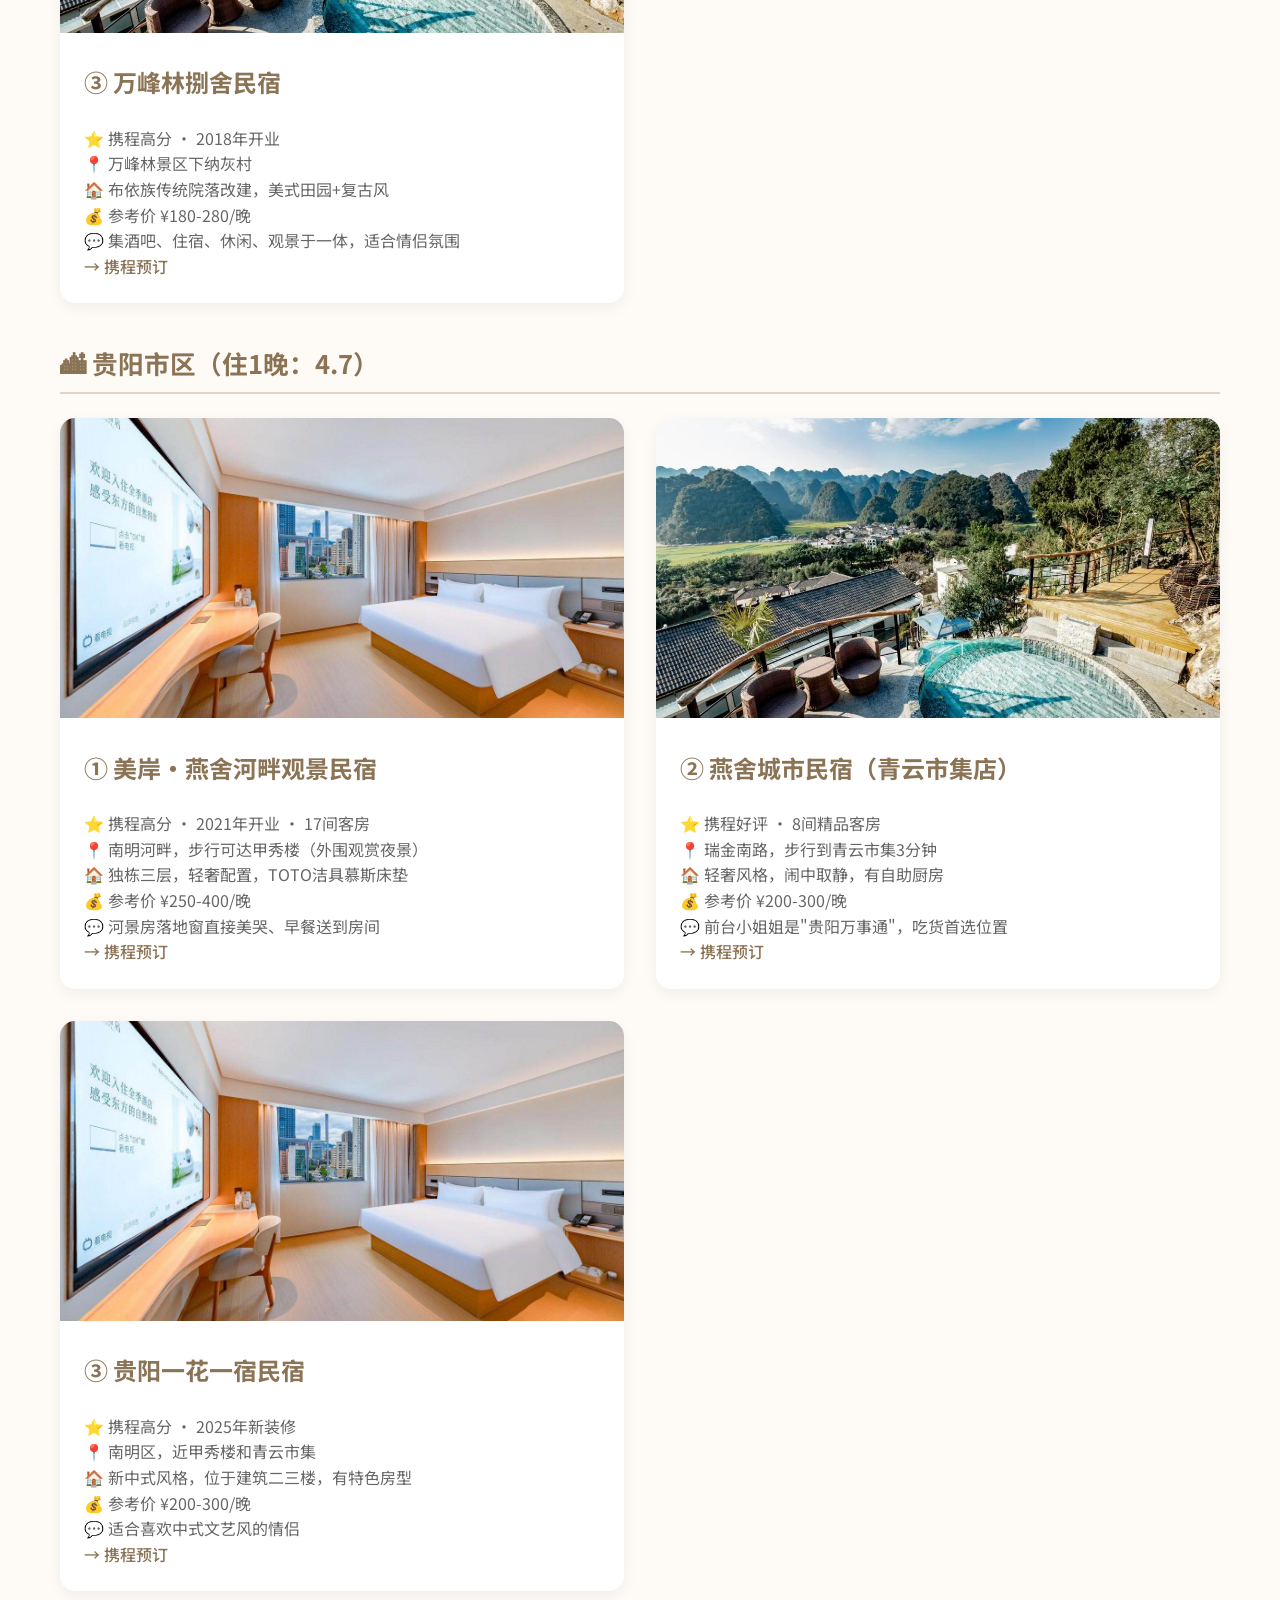
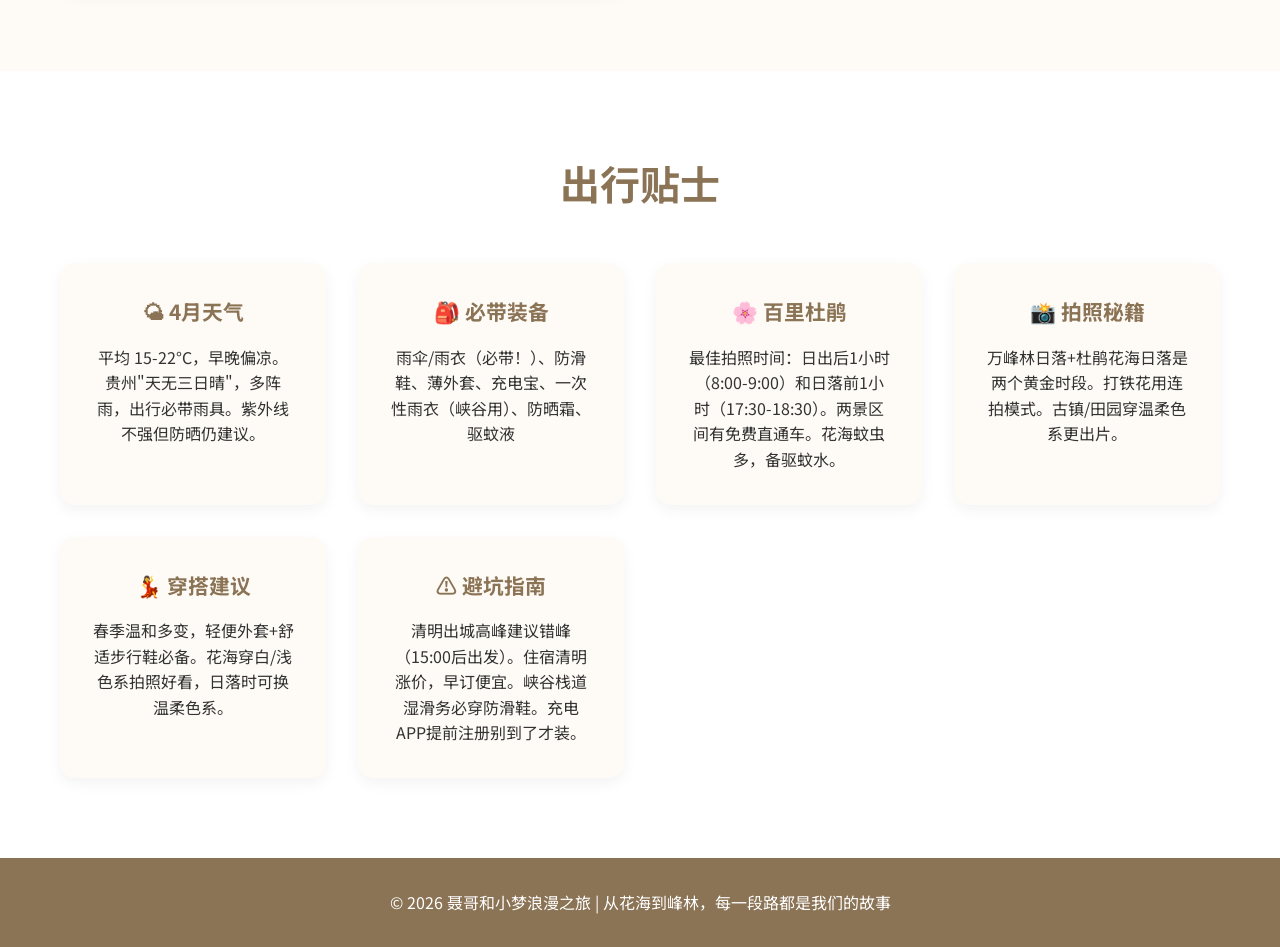
==== commit 2d1b20da: "feat: 清明攻略全面更新 - 路线改为贵阳→百里杜鹃→兴义→贵阳 - 新增百里杜鹃盛花期行程（Day1-2） - 新增峰林布依打铁花夜游（Day2） - 万峰林全天深度游（Day3） - 马岭河峡" ====
--- a/index.html
+++ b/index.html
@@ -18,7 +18,7 @@
                 <li><a href="#food">美食指南</a></li>
                 <li><a href="#accommodation">浪漫住宿</a></li>
                 <li><a href="#tips">出行贴士</a></li>
-                <li><a href="#transportation">交通指南</a></li>
+                <li><a href="#ev-charging">电车充电</a></li>
             </ul>
         </div>
     </nav>
@@ -26,11 +26,11 @@
     <!-- 首页封面 -->
     <section id="home" class="hero">
         <div class="hero-content">
-            <h1>2026 清明・贵阳兴义</h1>
-            <h2>5天4晚聂哥和小梦的浪漫之旅</h2>
-            <p>不赶路，纯享受，只为我们的甜蜜时光</p>
+            <h1>2026 清明・花海与峰林</h1>
+            <h2>5天4晚聂哥和小梦的电车浪漫之旅</h2>
+            <p>从百里杜鹃到万峰林，穿越花海与山川的甜蜜冒险</p>
             <div class="date-info">
-                <span>出行时间：2026年4月4日 - 4月8日</span>
+                <span>🚗 出行时间：2026年4月4日 - 4月8日 ｜ 电车自驾</span>
             </div>
         </div>
     </section>
@@ -39,26 +39,32 @@
     <section id="itinerary" class="itinerary-overview">
         <div class="container">
             <h2>行程总览</h2>
+            <p class="route-line">🚗 核心路线：贵阳 → 百里杜鹃 → 兴义 → 贵阳</p>
             <div class="overview-cards">
                 <div class="overview-card">
                     <h3>Day1</h3>
-                    <p>初见黔西南・奔赴万峰林</p>
+                    <p>奔赴花海・百里杜鹃盛花期</p>
+                    <span class="card-tag">🌸 赏花</span>
                 </div>
                 <div class="overview-card">
                     <h3>Day2</h3>
-                    <p>万峰林深度・田园浪漫时光</p>
+                    <p>杜鹃深度游・夜游峰林布依</p>
+                    <span class="card-tag">🔥 打铁花</span>
                 </div>
                 <div class="overview-card">
                     <h3>Day3</h3>
-                    <p>峡谷奇观・湖光山色约会</p>
+                    <p>万峰林・田园浪漫一整天</p>
+                    <span class="card-tag">⛰️ 峰林</span>
                 </div>
                 <div class="overview-card">
                     <h3>Day4</h3>
-                    <p>古镇慢时光・贵阳人文约会</p>
+                    <p>地球最美伤疤・返程贵阳</p>
+                    <span class="card-tag">🌊 峡谷</span>
                 </div>
                 <div class="overview-card">
                     <h3>Day5</h3>
-                    <p>完美收官・舒适返程</p>
+                    <p>贵阳慢生活・完美收官</p>
+                    <span class="card-tag">🍜 美食</span>
                 </div>
             </div>
         </div>
@@ -68,7 +74,7 @@
     <section class="budget-overview">
         <div class="container">
             <h2>💰 预算总览（双人）</h2>
-            <p class="budget-note">以下为参考价格，清明假期住宿可能上浮 30%-50%，建议提前预订</p>
+            <p class="budget-note">清明假期餐饮、住宿可能上浮 20%-50%，以下为参考价格，建议提前预订</p>
             <div class="budget-table">
                 <div class="budget-header">
                     <span>项目</span>
@@ -76,9 +82,9 @@
                     <span>舒适档</span>
                 </div>
                 <div class="budget-row">
-                    <span>🚗 交通（油费+过路费+当地）</span>
-                    <span>¥900</span>
-                    <span>¥1,000</span>
+                    <span>⚡ 电费+过路费+充电</span>
+                    <span>¥400</span>
+                    <span>¥500</span>
                 </div>
                 <div class="budget-row">
                     <span>🏨 住宿（4晚）</span>
@@ -87,18 +93,18 @@
                 </div>
                 <div class="budget-row">
                     <span>🍜 餐饮（5天）</span>
-                    <span>¥750</span>
+                    <span>¥800</span>
                     <span>¥1,500</span>
                 </div>
                 <div class="budget-row">
-                    <span>🎫 门票</span>
-                    <span>¥660</span>
-                    <span>¥660</span>
+                    <span>🎫 门票+观光车</span>
+                    <span>¥680</span>
+                    <span>¥680</span>
                 </div>
                 <div class="budget-row budget-total">
                     <span>合计</span>
-                    <span>¥3,010</span>
-                    <span>¥4,660</span>
+                    <span>¥2,680</span>
+                    <span>¥4,280</span>
                 </div>
             </div>
         </div>
@@ -111,114 +117,189 @@
             
             <!-- Day 1 -->
             <div class="day-section">
-                <h3>Day1（4.4 周六）初见黔西南・奔赴万峰林</h3>
+                <h3>🌸 Day1（4.4 周六）奔赴花海・初见百里杜鹃</h3>
                 <div class="day-content">
                     <div class="day-text">
-                        <p><strong>上午：</strong>贵阳自驾出发 → 沪昆高速前往兴义（约4小时）</p>
-                        <p><strong>中午：</strong>抵达兴义，品尝布依族特色午餐</p>
-                        <p><strong>下午：</strong>入住万峰林观景民宿，午后漫步峰林田园，打卡将军峰、八卦田</p>
-                        <p><strong>傍晚：</strong>情侣专属日落观景，拍摄峰林夕阳大片</p>
-                        <p><strong>晚上：</strong>民宿烛光晚餐，聆听布依族八音坐唱</p>
+                        <p><strong>14:30｜</strong>贵阳出发前充满电（续航≥360km），走黔大高速S82前往百里杜鹃</p>
+                        <p><strong>17:00｜</strong>抵达普底景区西门，乘观光车游览核心景点：数花峰→醉九牛→五彩路</p>
+                        <p><strong>17:30-18:30｜</strong>牵手漫步花海，等一场杜鹃花田日落——光影洒在万亩花海上，绝美</p>
+                        <p><strong>19:00｜</strong>入住景区附近酒店，慢充满电，晚餐尝尝彝家烙锅+啤酒</p>
                     </div>
                     <div class="day-image">
-                        <img src="images/day1.jpg" alt="万峰林日落">
+                        <img src="images/day1.jpg" alt="百里杜鹃花海">
                     </div>
                 </div>
                 <div class="day-info">
-                    <div class="info-item">🚗 贵阳→兴义｜自驾约330km / 4h｜走沪昆高速→惠兴高速｜过路费约 ¥150</div>
-                    <div class="info-item">🎫 万峰林 ¥120/人（含观光车）｜开放 08:00-18:00</div>
-                    <div class="info-item">💰 当天预算：约 ¥600-900（双人，含交通+门票+餐饮+住宿）</div>
+                    <div class="info-item">🚗 贵阳→百里杜鹃｜约150km / 2h｜走黔大高速S82｜电车满电出发，无需中途充电</div>
+                    <div class="info-item">🎫 百里杜鹃通票 ¥130/人（含普底+金坡+花王三景区，一票五日游）｜观光车 ¥70/人（一票三日乘）</div>
+                    <div class="info-item">🏨 推荐住宿：万枫酒店（近西门，有充电桩）或万景假日酒店</div>
+                    <div class="info-item">💰 当天预算：约 ¥500-800（双人，含交通+门票+餐饮+住宿）</div>
                 </div>
             </div>
             
             <!-- Day 2 -->
             <div class="day-section">
-                <h3>Day2（4.5 周日）万峰林深度・田园浪漫时光</h3>
+                <h3>🔥 Day2（4.5 周日）杜鹃深度・夜游峰林布依</h3>
                 <div class="day-content">
                     <div class="day-image">
-                        <img src="images/day2.jpg" alt="万峰林田园">
+                        <img src="images/day2.jpg" alt="峰林布依夜景">
                     </div>
                     <div class="day-text">
-                        <p><strong>上午：</strong>乘坐景区观光车，俯瞰万亩峰林全景，打卡网红福字田</p>
-                        <p><strong>中午：</strong>布依族村寨农家乐，品尝五色糯米饭、特色酸汤</p>
-                        <p><strong>下午：</strong>租情侣电动车骑行田间小道，穿越油菜花海/稻田，沉浸式拍照</p>
-                        <p><strong>晚上：</strong>兴义市区逛夜市，品尝鸡肉汤圆、刷把头，悠闲散步</p>
+                        <p><strong>8:00｜</strong>早起游览金坡景区（索玛花桥→百花坪→凝香台，花色最艳），日出后1小时光线绝佳</p>
+                        <p><strong>11:00｜</strong>景区午餐，快充20分钟补能后出发前往兴义（约3.5h）</p>
+                        <p><strong>15:30｜</strong>抵达兴义入住，短暂休整</p>
+                        <p><strong>18:00｜</strong>前往峰林布依景区，五色糯米饭+布依酸笋鱼当晚餐</p>
+                        <p><strong>19:00｜</strong>景区亮灯，「千与千寻」般的梦幻夜景</p>
+                        <p><strong>20:00｜</strong>🔥 非遗打铁花表演（1600℃铁水绽放漫天金雨，用连拍模式捕捉！）</p>
+                        <p><strong>20:40｜</strong>篝火晚会，牵手围跳，制造专属回忆</p>
                     </div>
                 </div>
                 <div class="day-info">
-                    <div class="info-item">🛵 景区电动车约 ¥50-80/天｜景区内观光车已含在门票中</div>
-                    <div class="info-item">🍜 农家乐人均 ¥40-60｜市区夜市小吃人均 ¥30-50</div>
-                    <div class="info-item">💰 当天预算：约 ¥300-500（双人，无大额门票支出）</div>
+                    <div class="info-item">🚗 百里杜鹃→兴义｜约290km / 3.5h｜杭瑞高速→沪昆高速｜快充后续航充足</div>
+                    <div class="info-item">🎫 峰林布依景区 ¥80-100/人（含表演+夜景，参考价，以景区当日公示为准）</div>
+                    <div class="info-item">💡 打铁花提前15分钟到浪哨桥占位，站上风口方向避免落灰</div>
+                    <div class="info-item">💰 当天预算：约 ¥600-1,000（双人，含交通+门票+餐饮+住宿）</div>
                 </div>
             </div>
             
             <!-- Day 3 -->
             <div class="day-section">
-                <h3>Day3（4.6 周一）峡谷奇观・湖光山色约会</h3>
+                <h3>⛰️ Day3（4.6 周一）万峰林・田园浪漫一整天</h3>
                 <div class="day-content">
                     <div class="day-text">
-                        <p><strong>上午：</strong>马岭河峡谷徒步「地球最美伤疤」，观赏瀑布群，牵手走悬空栈道</p>
-                        <p><strong>中午：</strong>峡谷周边简餐，休息避晒</p>
-                        <p><strong>下午：</strong>万峰湖游船，打卡中国版天鹅堡・吉隆堡，情侣环湖拍照</p>
-                        <p><strong>晚上：</strong>兴义市区酒店，放松休整，享受二人时光</p>
+                        <p><strong>8:30｜</strong>出发前往万峰林，先尝一碗兴义贞丰糯米饭</p>
+                        <p><strong>9:00｜</strong>乘观光车游览万峰林核心景区：将军峰→八卦田→大顺峰→纳灰村（6个观景台俯瞰万亩峰林）</p>
+                        <p><strong>12:00｜</strong>纳灰村布依农家乐午餐（布依八大碗+柴火鸡）</p>
+                        <p><strong>14:00｜</strong>租情侣电动车骑行田间小道，穿越稻田，在稻田咖啡喝杯桂花拿铁，沉浸式拍照</p>
+                        <p><strong>17:00｜</strong>回到将军峰观景台，拍「日落峰林」大片——此刻光影是整个旅程的高光</p>
+                        <p><strong>18:30｜</strong>市区「乡愁集市」晚餐，酸笋牛肉火锅+烤小肠</p>
                     </div>
                     <div class="day-image">
-                        <img src="images/day3.jpg" alt="马岭河峡谷">
-                    </div>
-                </div>
-                <div class="day-plan-toggle">
-                    <div class="plan-option plan-active" data-plan="a">
-                        <strong>🅰 全走方案</strong>：峡谷 → 万峰湖 → 吉隆堡，适合体力充沛
-                    </div>
-                    <div class="plan-option" data-plan="b">
-                        <strong>🅱 轻松方案</strong>：峡谷（重点） → 万峰湖游船，跳过吉隆堡。吉隆堡评价一般，不必强求
+                        <img src="images/day3.jpg" alt="万峰林田园">
                     </div>
                 </div>
                 <div class="day-info">
-                    <div class="info-item">🎫 马岭河峡谷 ¥70/人（旺季）｜万峰湖 ¥80/人（含游船）｜建议早出发避人流</div>
-                    <div class="info-item">⚠️ 峡谷徒步约2-3h，注意防滑！4月多雨，务必带雨衣和防滑鞋</div>
-                    <div class="info-item">💰 当天预算：约 ¥500-700（双人）</div>
+                    <div class="info-item">🎫 万峰林门票+观光车套餐 ¥120/人（比分开买划算）｜开放 07:00-18:00</div>
+                    <div class="info-item">🛵 景区电动车约 ¥50-80/小时｜自行车 ¥20/小时</div>
+                    <div class="info-item">📸 日落最佳机位：将军峰观景台，建议16:30占位</div>
+                    <div class="info-item">💰 当天预算：约 ¥400-700（双人，无大额交通支出）</div>
                 </div>
             </div>
             
             <!-- Day 4 -->
             <div class="day-section">
-                <h3>Day4（4.7 周二）古镇慢时光・贵阳人文约会</h3>
+                <h3>🌊 Day4（4.7 周二）地球最美伤疤・返程贵阳</h3>
                 <div class="day-content">
                     <div class="day-image">
-                        <img src="images/day4.jpg" alt="青岩古镇">
+                        <img src="images/day4.jpg" alt="马岭河峡谷">
                     </div>
                     <div class="day-text">
-                        <p><strong>上午：</strong>兴义自驾返回贵阳（约4小时），前往青岩古镇</p>
-                        <p><strong>中午：</strong>古镇品尝卤猪脚、豆腐圆子、玫瑰冰粉（情侣共享小吃）</p>
-                        <p><strong>下午：</strong>漫步明清古镇石板路，打卡定广门、文昌阁，拍复古情侣照</p>
-                        <p><strong>晚上：</strong>甲秀楼夜景散步，欣赏南明河灯光，吃贵阳特色酸汤鱼</p>
+                        <p><strong>8:30｜</strong>出发前往马岭河峡谷（约30分钟车程）</p>
+                        <p><strong>9:00｜</strong>游览「地球最美伤疤」省力路线：小青山入口→观光电梯下行→天星画廊→万马奔腾瀑布→珍珠瀑布（全程约3h，平路为主）</p>
+                        <p><strong>12:00｜</strong>峡谷餐厅午餐（峡谷野菜宴+土鸡汤，清爽解乏）</p>
+                        <p><strong>13:00｜</strong>快充20分钟补能，出发返回贵阳（约3.5h）</p>
+                        <p><strong>17:00｜</strong>抵达贵阳入住，南明河畔走走放松</p>
+                        <p><strong>19:00｜</strong>晚餐：贵阳特色丝娃娃或酸汤鱼，结束充实的一天</p>
                     </div>
                 </div>
                 <div class="day-info">
-                    <div class="info-item">🚗 兴义→贵阳｜自驾约330km / 4h｜建议08:00出发，中午前到贵阳</div>
-                    <div class="info-item">🎫 青岩古镇 进镇免费，通票 ¥60/人（含城墙、文昌阁等8个景点）</div>
-                    <div class="info-item">💰 当天预算：约 ¥600-900（双人，含高铁+门票+餐饮+住宿）</div>
+                    <div class="info-item">🚗 兴义→贵阳｜约280km / 3.5h｜沪昆高速→黔大高速｜高速服务区均可补能</div>
+                    <div class="info-item">🎫 马岭河峡谷 ¥70/人（旺季）｜观光电梯 ¥30/人（强烈推荐，省体力）</div>
+                    <div class="info-item">⚠️ 栈道湿滑穿防滑鞋！瀑布水雾大，带一次性雨衣</div>
+                    <div class="info-item">💰 当天预算：约 ¥500-900（双人，含交通+门票+餐饮+住宿）</div>
                 </div>
             </div>
             
             <!-- Day 5 -->
             <div class="day-section">
-                <h3>Day5（4.8 周三）完美收官・舒适返程</h3>
+                <h3>🍜 Day5（4.8 周三）贵阳慢生活・完美收官</h3>
                 <div class="day-content">
                     <div class="day-text">
-                        <p><strong>上午：</strong>贵阳市区悠闲打卡（黔灵山公园/文创小店），采购伴手礼</p>
-                        <p><strong>中午：</strong>特色午餐后，轻松返程</p>
-                        <p><strong>全程：</strong>无早起、不赶路、纯度假节奏</p>
+                        <p><strong>9:00｜</strong>自然醒，来碗贵阳肠旺面+卤蛋当早餐</p>
+                        <p><strong>10:00｜</strong>自由选择：黔灵山公园看猕猴（¥5）或贵州省博物馆（免费，需预约）</p>
+                        <p><strong>12:30｜</strong>午餐：老凯俚酸汤鱼（贵阳总店，开胃收官）</p>
+                        <p><strong>14:00｜</strong>逛逛喷水池商圈或青云市集，采购伴手礼</p>
+                        <p><strong>傍晚｜</strong>南明河畔散步，远眺甲秀楼亮灯夜景（⚠️ 翠微园4月10日前封闭施工，可外围观赏夜景，暂无法入内参观）</p>
                     </div>
                     <div class="day-image">
                         <img src="images/day5.jpg" alt="贵阳城市风光">
                     </div>
                 </div>
                 <div class="day-info">
-                    <div class="info-item">💡 返程建议买 14:00 以后的票/航班，上午不赶</div>
+                    <div class="info-item">💡 返程建议买 18:00 以后的票/航班，白天不赶</div>
                     <div class="info-item">🎁 伴手礼推荐：刺梨干、波波糖、老干妈、苗银饰品</div>
-                    <div class="info-item">💰 当天预算：约 ¥200-400（双人）</div>
+                    <div class="info-item">📍 甲秀楼免费开放（翠微园封闭中，4月11日起恢复），夜景推荐19:00-21:00</div>
+                    <div class="info-item">💰 当天预算：约 ¥200-500（双人）</div>
+                </div>
+            </div>
+        </div>
+    </section>
+
+    <!-- 电车充电指南 -->
+    <section id="ev-charging" class="ev-charging">
+        <div class="container">
+            <h2>⚡ 电车充电指南</h2>
+            <p class="ev-subtitle">全程高速服务区+景区充电桩覆盖，无续航焦虑</p>
+            
+            <div class="ev-cards">
+                <div class="ev-card">
+                    <h3>🔋 续航规划</h3>
+                    <div class="ev-route">
+                        <div class="ev-route-item">
+                            <span class="ev-label">贵阳→百里杜鹃</span>
+                            <span class="ev-value">150km，满电出发无需中途充</span>
+                        </div>
+                        <div class="ev-route-item">
+                            <span class="ev-label">百里杜鹃→兴义</span>
+                            <span class="ev-value">290km，出发前快充20min</span>
+                        </div>
+                        <div class="ev-route-item">
+                            <span class="ev-label">兴义→马岭河→贵阳</span>
+                            <span class="ev-value">280km，峡谷出口快充20min</span>
+                        </div>
+                    </div>
+                </div>
+                <div class="ev-card">
+                    <h3>🔌 推荐充电点</h3>
+                    <div class="ev-route">
+                        <div class="ev-route-item">
+                            <span class="ev-label">贵阳出发</span>
+                            <span class="ev-value">龙洞堡机场站 · 120kW · ¥1.6/度</span>
+                        </div>
+                        <div class="ev-route-item">
+                            <span class="ev-label">百里杜鹃</span>
+                            <span class="ev-value">金坡东门游客中心 · 120kW · ¥1.8/度</span>
+                        </div>
+                        <div class="ev-route-item">
+                            <span class="ev-label">兴义</span>
+                            <span class="ev-value">天鹅湾光储充站 · 120kW · ¥1.7/度</span>
+                        </div>
+                        <div class="ev-route-item">
+                            <span class="ev-label">马岭河峡谷</span>
+                            <span class="ev-value">小青山停车场 · 120kW</span>
+                        </div>
+                    </div>
+                </div>
+                <div class="ev-card">
+                    <h3>📱 驾驶贴士</h3>
+                    <div class="ev-route">
+                        <div class="ev-route-item">
+                            <span class="ev-label">山区路段</span>
+                            <span class="ev-value">开能量回收模式，续航+10-15%</span>
+                        </div>
+                        <div class="ev-route-item">
+                            <span class="ev-label">高速行驶</span>
+                            <span class="ev-value">保持90-100km/h，能耗最低</span>
+                        </div>
+                        <div class="ev-route-item">
+                            <span class="ev-label">充电时机</span>
+                            <span class="ev-value">电量低于30%及时补能</span>
+                        </div>
+                        <div class="ev-route-item">
+                            <span class="ev-label">APP准备</span>
+                            <span class="ev-value">南方电网、特来电提前注册充值</span>
+                        </div>
+                    </div>
                 </div>
             </div>
         </div>
@@ -230,34 +311,34 @@
             <h2>情侣美食指南</h2>
             <div class="food-grid">
                 <div class="food-item">
-                    <img src="images/food1.jpg" alt="布依族特色餐">
-                    <h3>布依族特色午餐</h3>
-                    <p>体验地道民族风味，感受异域文化魅力</p>
+                    <img src="images/food1.jpg" alt="彝家烙锅">
+                    <h3>彝家活油烙锅</h3>
+                    <p>百里杜鹃必吃，滋滋作响的烙锅+冰啤酒，花海边的深夜食堂</p>
                 </div>
                 <div class="food-item">
                     <img src="images/food2.jpg" alt="五色糯米饭">
                     <h3>五色糯米饭</h3>
-                    <p>色彩斑斓，寓意美好，情侣共享甜蜜</p>
+                    <p>布依族传统美食，色彩斑斓寓意美好，情侣共享甜蜜</p>
                 </div>
                 <div class="food-item">
-                    <img src="images/food3.jpg" alt="兴义鸡肉汤圆">
-                    <h3>兴义鸡肉汤圆</h3>
-                    <p>独特风味，一口一个，分享温暖</p>
+                    <img src="images/food3.jpg" alt="布依八大碗">
+                    <h3>布依八大碗</h3>
+                    <p>万峰林纳灰村农家乐招牌，柴火鸡+地道农家菜，人均50-60元</p>
                 </div>
                 <div class="food-item">
-                    <img src="images/food4.jpg" alt="贵阳酸汤鱼">
-                    <h3>贵阳特色酸汤鱼</h3>
-                    <p>经典贵州味道，共享美食时光</p>
+                    <img src="images/food4.jpg" alt="酸笋牛肉火锅">
+                    <h3>酸笋牛肉火锅</h3>
+                    <p>兴义特色，酸辣开胃，配上烤小肠，两个人的深夜狂欢</p>
                 </div>
                 <div class="food-item">
-                    <img src="images/food5.jpg" alt="玫瑰冰粉">
-                    <h3>玫瑰冰粉</h3>
-                    <p>清凉甜蜜，情侣共享夏日凉爽</p>
+                    <img src="images/food5.jpg" alt="贵阳肠旺面">
+                    <h3>贵阳肠旺面</h3>
+                    <p>红油飘香，肠嫩旺滑，一碗面开启贵阳的一天</p>
                 </div>
                 <div class="food-item">
-                    <img src="images/food6.jpg" alt="卤猪脚">
-                    <h3>青岩卤猪脚</h3>
-                    <p>古镇招牌，美味共享</p>
+                    <img src="images/food6.jpg" alt="丝娃娃">
+                    <h3>丝娃娃</h3>
+                    <p>贵阳名片小吃，薄皮卷万物，蘸红酸汤一口一个</p>
                 </div>
             </div>
         </div>
@@ -267,9 +348,33 @@
     <section id="accommodation" class="accommodation">
         <div class="container">
             <h2>浪漫住宿推荐</h2>
-            <p class="accommodation-note">以下为携程高分推荐，优先筛选 loft/复式房型，价位 ¥200-300/晚。途家民宿同名搜索可比价。清明假期价格可能上浮，建议尽早预订。</p>
-
-            <h3 class="accom-subtitle">🏡 兴义·万峰林（住2晚：4.4-4.5）</h3>
+            <p class="accommodation-note">清明假期价格可能上浮 30%-50%，建议尽早预订。途家民宿同名搜索可比价。</p>
+
+            <h3 class="accom-subtitle">🌸 百里杜鹃（住1晚：4.4）</h3>
+            <div class="accommodation-grid">
+                <div class="accommodation-item">
+                    <img src="images/lodge1.jpg" alt="万枫酒店">
+                    <h3>① 越秀万豪万枫酒店</h3>
+                    <p>
+                    📍 距普底景区西门2km，出行方便<br>
+                    ⚡ 配备14个充电桩（1.88元/度），overnight慢充满电<br>
+                    💰 参考价 ¥300-500/晚（清明可能上浮）<br>
+                    💬 适合电车自驾，住一晚顺便充满电
+                    </p>
+                </div>
+                <div class="accommodation-item">
+                    <img src="images/lodge2.jpg" alt="万景假日酒店">
+                    <h3>② 百里杜鹃万景假日酒店</h3>
+                    <p>
+                    📍 近鹏程公园，周边餐饮多<br>
+                    ⚡ 充电车位充足<br>
+                    💰 参考价 ¥250-400/晚<br>
+                    💬 性价比之选，周边觅食方便
+                    </p>
+                </div>
+            </div>
+
+            <h3 class="accom-subtitle">🏡 兴义·万峰林（住2晚：4.5-4.6）</h3>
             <div class="accommodation-grid">
                 <div class="accommodation-item">
                     <img src="images/lodge1.jpg" alt="繁花逸境FunHouse">
@@ -313,31 +418,31 @@
             <div class="accommodation-grid">
                 <div class="accommodation-item">
                     <img src="images/lodge2.jpg" alt="美岸·燕舍">
-                    <h3>① 美岸·燕舍河畔观景民宿（甲秀楼店）</h3>
+                    <h3>① 美岸·燕舍河畔观景民宿</h3>
                     <p>
                     ⭐ 携程高分 · 2021年开业 · 17间客房<br>
-                    📍 南明河畔，步行2分钟到甲秀楼<br>
+                    📍 南明河畔，步行可达甲秀楼（外围观赏夜景）<br>
                     🏠 独栋三层，轻奢配置，TOTO洁具慕斯床垫<br>
                     💰 参考价 ¥250-400/晚<br>
-                    💬 住客评价：河景房落地窗直接美哭、早餐送到房间<br>
+                    💬 河景房落地窗直接美哭、早餐送到房间<br>
                     <a href="https://hotels.ctrip.com/hotels/45052036.html" target="_blank">→ 携程预订</a>
                     </p>
                 </div>
                 <div class="accommodation-item">
                     <img src="images/lodge1.jpg" alt="燕舍城市民宿">
-                    <h3>② 燕舍城市民宿（喷水池/青云市集店）</h3>
+                    <h3>② 燕舍城市民宿（青云市集店）</h3>
                     <p>
                     ⭐ 携程好评 · 8间精品客房<br>
-                    📍 瑞金南路，步行5分钟到甲秀楼<br>
+                    📍 瑞金南路，步行到青云市集3分钟<br>
                     🏠 轻奢风格，闹中取静，有自助厨房<br>
                     💰 参考价 ¥200-300/晚<br>
-                    💬 住客评价：前台小姐姐是"贵阳万事通"、步行到青云市集3分钟<br>
+                    💬 前台小姐姐是"贵阳万事通"，吃货首选位置<br>
                     <a href="https://hotels.ctrip.com/hotels/18012568.html" target="_blank">→ 携程预订</a>
                     </p>
                 </div>
                 <div class="accommodation-item">
                     <img src="images/lodge2.jpg" alt="一花一宿">
-                    <h3>③ 贵阳一花一宿民宿（甲秀楼/青云市集店）</h3>
+                    <h3>③ 贵阳一花一宿民宿</h3>
                     <p>
                     ⭐ 携程高分 · 2025年新装修<br>
                     📍 南明区，近甲秀楼和青云市集<br>
@@ -354,7 +459,7 @@
     <!-- 出行贴士 -->
     <section id="tips" class="travel-tips">
         <div class="container">
-            <h2>情侣出行贴士</h2>
+            <h2>出行贴士</h2>
             <div class="tips-grid">
                 <div class="tip-item">
                     <h3>🌤 4月天气</h3>
@@ -362,45 +467,24 @@
                 </div>
                 <div class="tip-item">
                     <h3>🎒 必带装备</h3>
-                    <p>雨伞/雨衣（必带！）、防滑鞋、薄外套、充电宝、一次性雨衣（峡谷徒步用）、防晒霜、驱蚊液</p>
+                    <p>雨伞/雨衣（必带！）、防滑鞋、薄外套、充电宝、一次性雨衣（峡谷用）、防晒霜、驱蚊液</p>
+                </div>
+                <div class="tip-item">
+                    <h3>🌸 百里杜鹃</h3>
+                    <p>最佳拍照时间：日出后1小时（8:00-9:00）和日落前1小时（17:30-18:30）。两景区间有免费直通车。花海蚊虫多，备驱蚊水。</p>
                 </div>
                 <div class="tip-item">
                     <h3>📸 拍照秘籍</h3>
-                    <p>万峰林日落是最佳拍摄时间，利用前景构图突出情侣身影。古镇石板路适合拍摄复古情侣照。</p>
+                    <p>万峰林日落+杜鹃花海日落是两个黄金时段。打铁花用连拍模式。古镇/田园穿温柔色系更出片。</p>
                 </div>
                 <div class="tip-item">
                     <h3>💃 穿搭建议</h3>
-                    <p>春季温和多变，建议携带轻便外套和舒适的步行鞋。拍摄日落时可准备温柔色系服装。</p>
-                </div>
-                <div class="tip-item">
-                    <h3>💕 浪漫时刻</h3>
-                    <p>马岭河峡谷悬空栈道牵手漫步，万峰湖游船上共赏湖光山色，都是制造浪漫回忆的好时机。</p>
+                    <p>春季温和多变，轻便外套+舒适步行鞋必备。花海穿白/浅色系拍照好看，日落时可换温柔色系。</p>
                 </div>
                 <div class="tip-item">
                     <h3>⚠️ 避坑指南</h3>
-                    <p>峡谷徒步注意防滑，备好雨具。高铁票务必定提前抢。住宿清明涨价，早订便宜。吉隆堡评价一般，可跳过。</p>
-                </div>
-            </div>
-        </div>
-    </section>
-
-    <!-- 交通指南 -->
-    <section id="transportation" class="transportation">
-        <div class="container">
-            <h2>交通指南</h2>
-            <div class="transport-content">
-                <h3>🚗 贵阳 ↔ 兴义（自驾）</h3>
-                <p>全程约 <strong>330公里</strong>，走沪昆高速→惠兴高速/晴兴高速，预计 <strong>4小时</strong> 左右。过路费约 ¥150 单程。<br>
-                建议早上 07:00-08:00 出发，避开清明出城高峰。中途可在安顺服务区休息。</p>
-                
-                <h3>🚗 兴义当地自驾</h3>
-                <p>万峰林景区内有停车场，停车方便。自驾最大优势：万峰林→马岭河峡谷（约20分钟）→万峰湖（约30分钟）灵活串联，不用等车。<br>
-                景区内也可租情侣电动车骑行田园小道，感受慢生活。</p>
-
-                <h3>🚗 贵阳市区</h3>
-                <p>贵阳→青岩古镇：约 30km / 40分钟，古镇有停车场<br>
-                青岩古镇→甲秀楼：约 25km / 30分钟<br>
-                💡 贵阳市区停车注意：甲秀楼附近停车位紧张，建议住带停车场的民宿</p>
+                    <p>清明出城高峰建议错峰（15:00后出发）。住宿清明涨价，早订便宜。峡谷栈道湿滑务必穿防滑鞋。充电APP提前注册别到了才装。</p>
+                </div>
             </div>
         </div>
     </section>
@@ -408,7 +492,7 @@
     <!-- 页脚 -->
     <footer class="footer">
         <div class="container">
-            <p>© 2026 聂哥和小梦浪漫之旅 | 不赶路，纯享受，只为我们的甜蜜时光</p>
+            <p>© 2026 聂哥和小梦浪漫之旅 | 从花海到峰林，每一段路都是我们的故事</p>
         </div>
     </footer>
 
--- a/css/style.css
+++ b/css/style.css
@@ -368,6 +368,90 @@
     margin-bottom: 2rem;
     line-height: 1.6;
     color: #666;
+}
+
+/* 路线标签 */
+.route-line {
+    text-align: center;
+    color: #8b7355;
+    margin-bottom: 2rem;
+    font-size: 1.1rem;
+    font-weight: 500;
+}
+
+/* 卡片标签 */
+.card-tag {
+    display: inline-block;
+    background: rgba(139, 115, 85, 0.1);
+    color: #8b7355;
+    padding: 0.3rem 0.8rem;
+    border-radius: 20px;
+    font-size: 0.8rem;
+    margin-top: 0.5rem;
+}
+
+/* 电车充电板块 */
+.ev-charging {
+    padding: 5rem 0;
+    background: linear-gradient(135deg, #f0f7f0, #e8f4e8);
+}
+
+.ev-charging h2 {
+    text-align: center;
+    font-size: 2.5rem;
+    margin-bottom: 0.5rem;
+    color: #2d6a2d;
+}
+
+.ev-subtitle {
+    text-align: center;
+    color: #5a9a5a;
+    margin-bottom: 3rem;
+    font-size: 1rem;
+}
+
+.ev-cards {
+    display: grid;
+    grid-template-columns: repeat(auto-fit, minmax(320px, 1fr));
+    gap: 2rem;
+}
+
+.ev-card {
+    background: white;
+    border-radius: 15px;
+    padding: 2rem;
+    box-shadow: 0 5px 15px rgba(45, 106, 45, 0.1);
+    border-top: 4px solid #4a9a4a;
+}
+
+.ev-card h3 {
+    font-size: 1.3rem;
+    color: #2d6a2d;
+    margin-bottom: 1.5rem;
+}
+
+.ev-route-item {
+    display: flex;
+    justify-content: space-between;
+    align-items: center;
+    padding: 0.7rem 0;
+    border-bottom: 1px solid #e8f0e8;
+    font-size: 0.9rem;
+}
+
+.ev-route-item:last-child {
+    border-bottom: none;
+}
+
+.ev-label {
+    font-weight: 600;
+    color: #555;
+}
+
+.ev-value {
+    color: #777;
+    text-align: right;
+    font-size: 0.85rem;
 }
 
 /* 预算总览 */
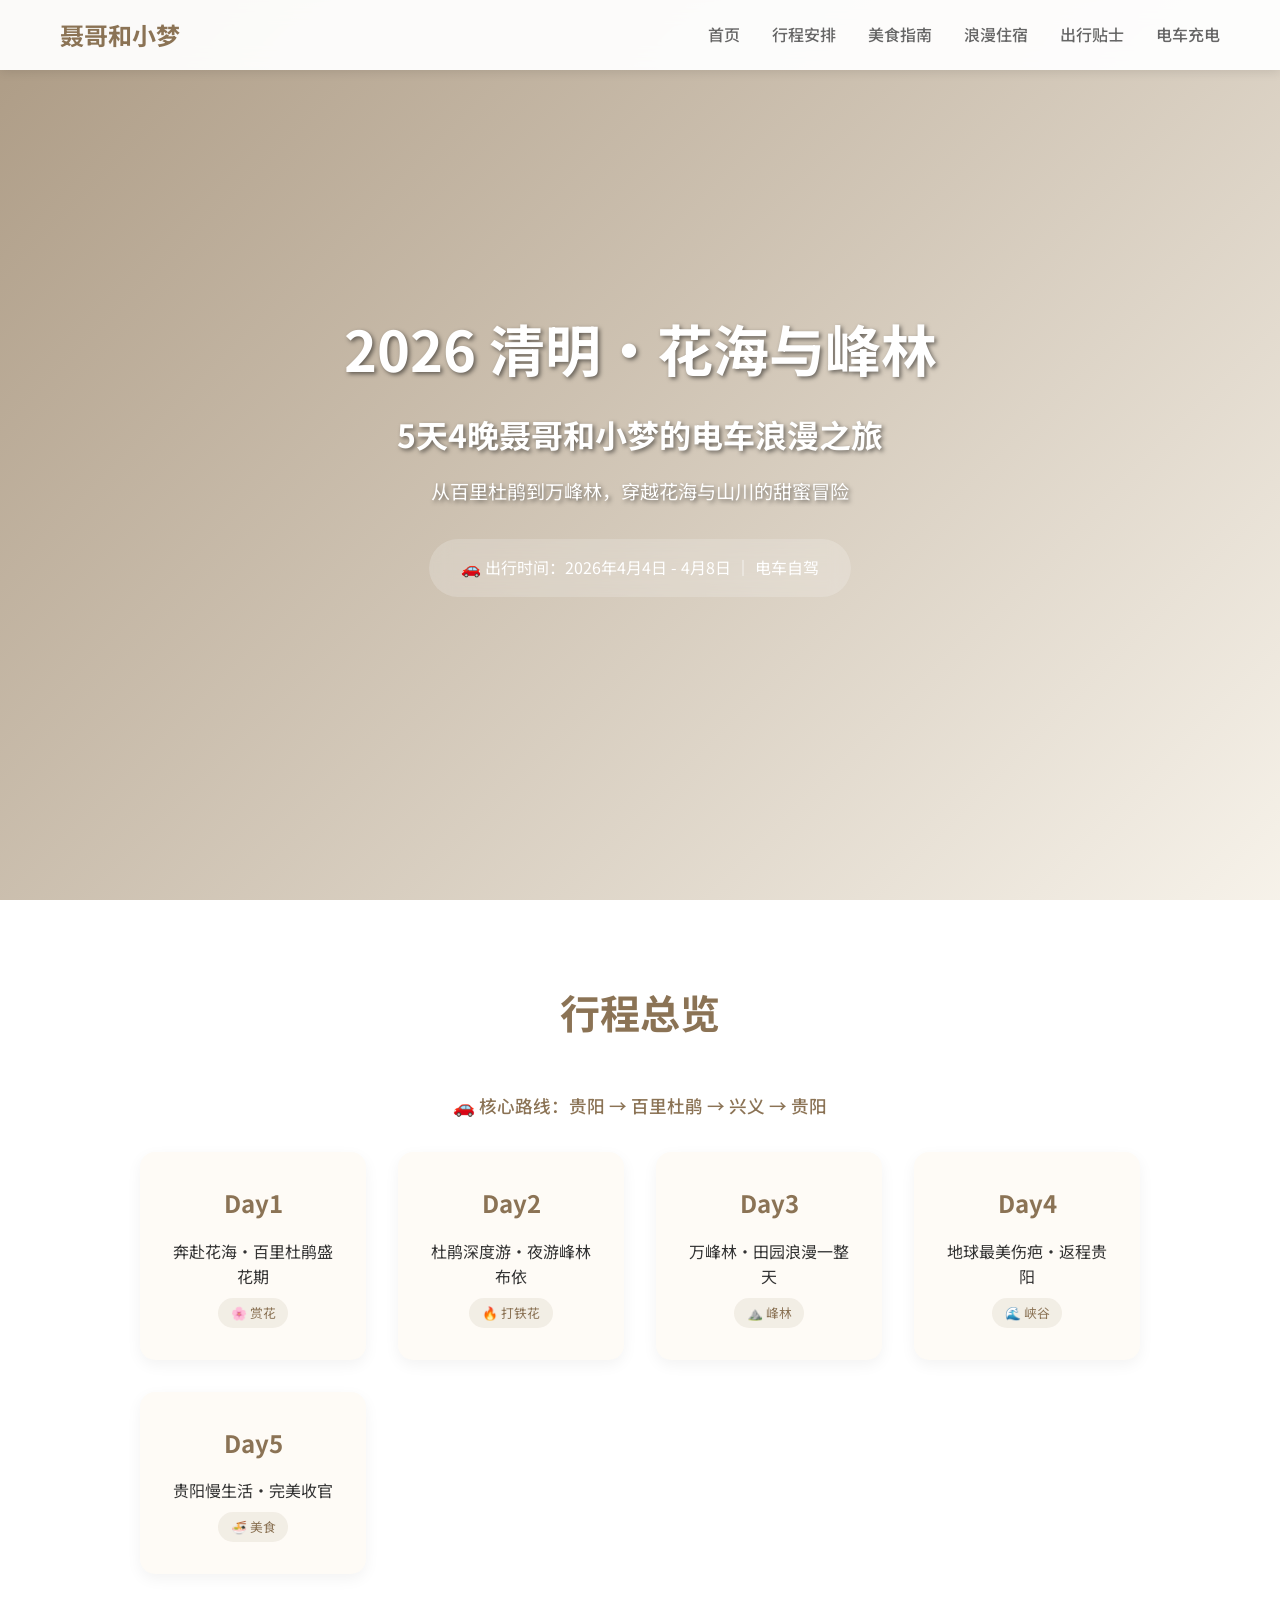
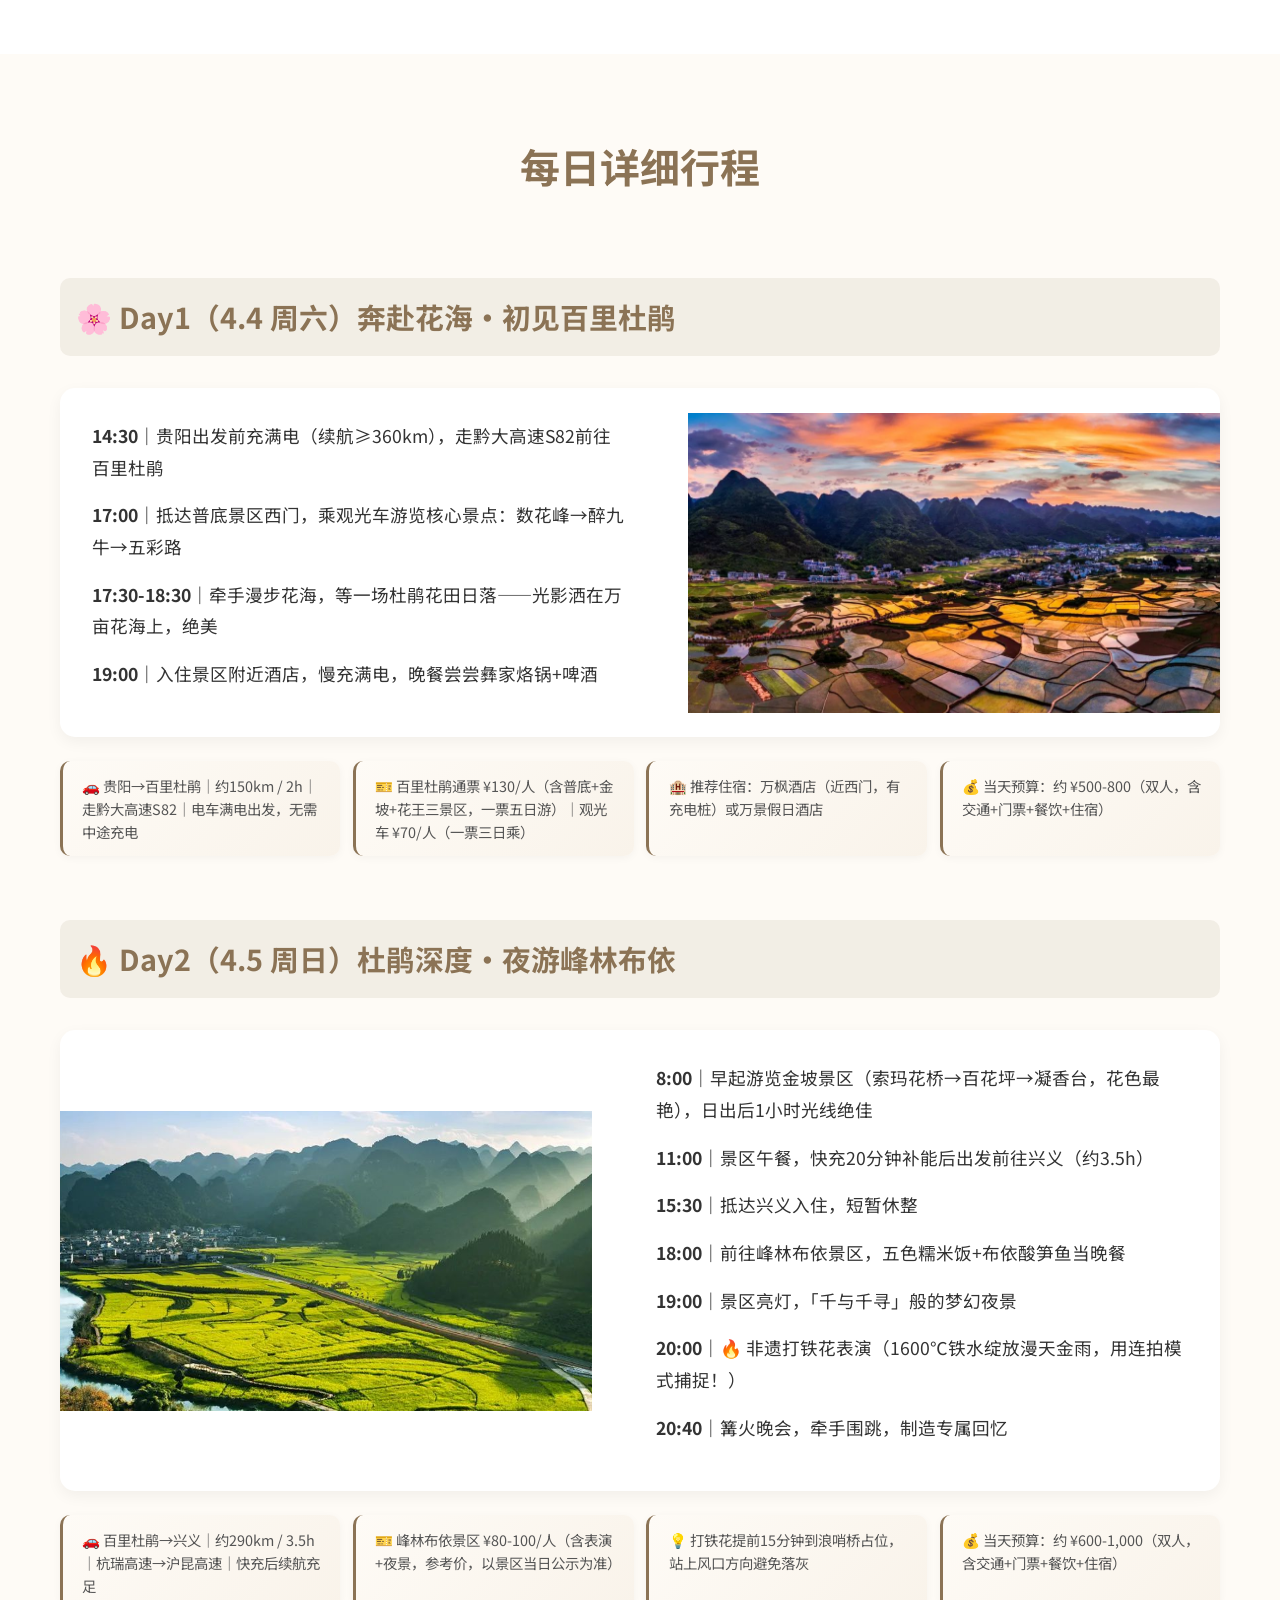
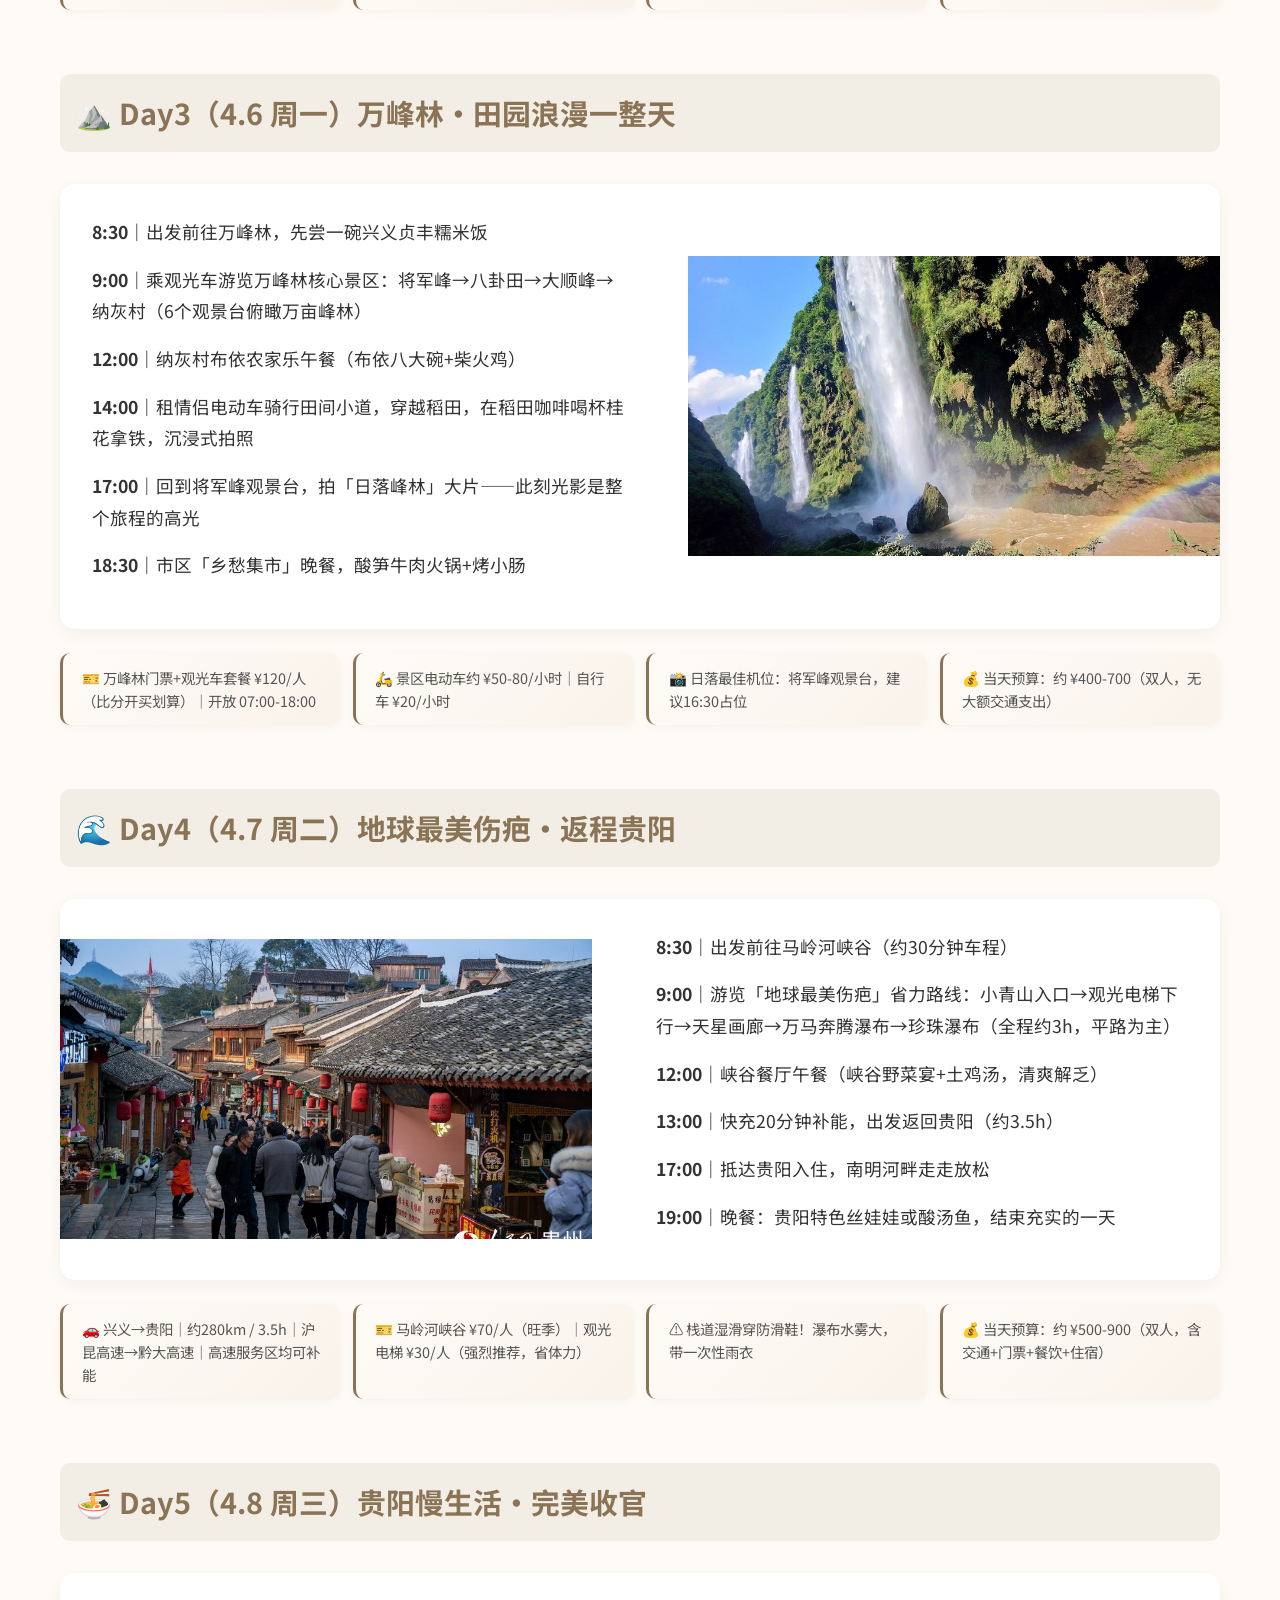
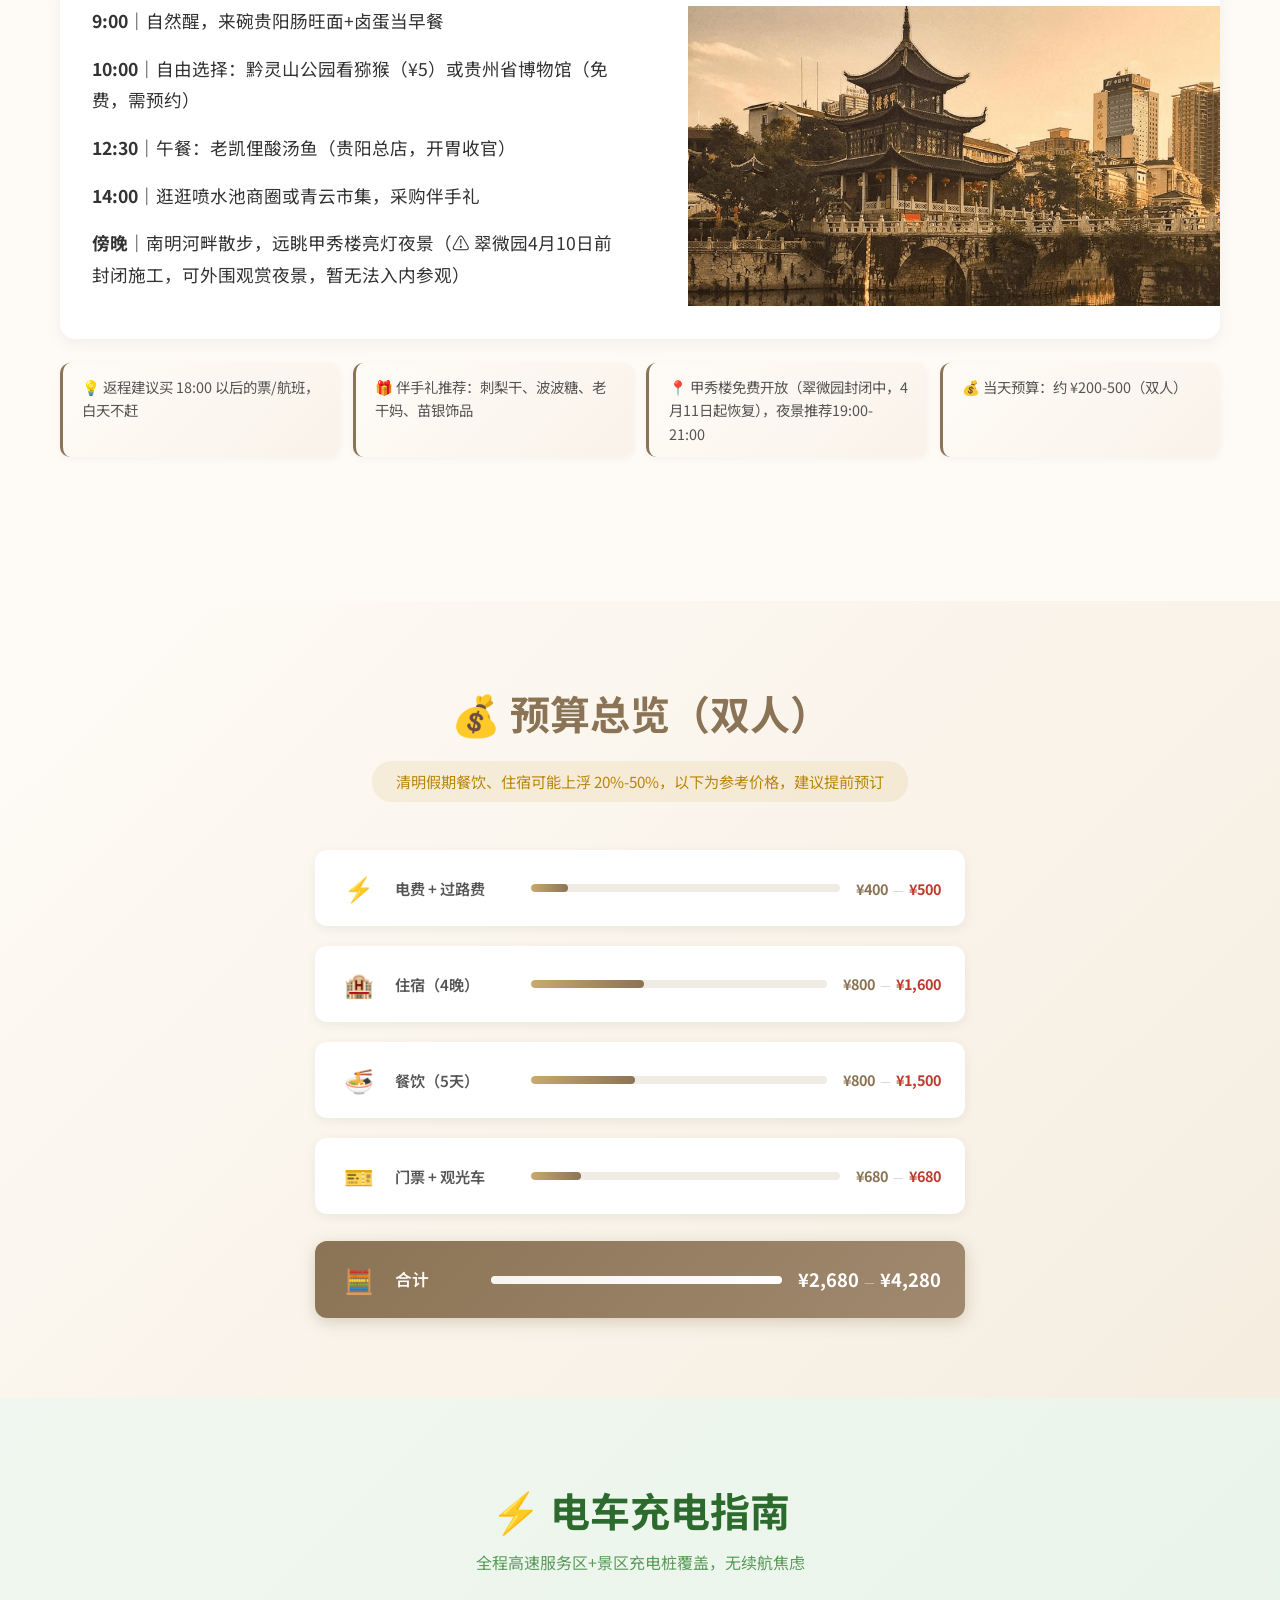
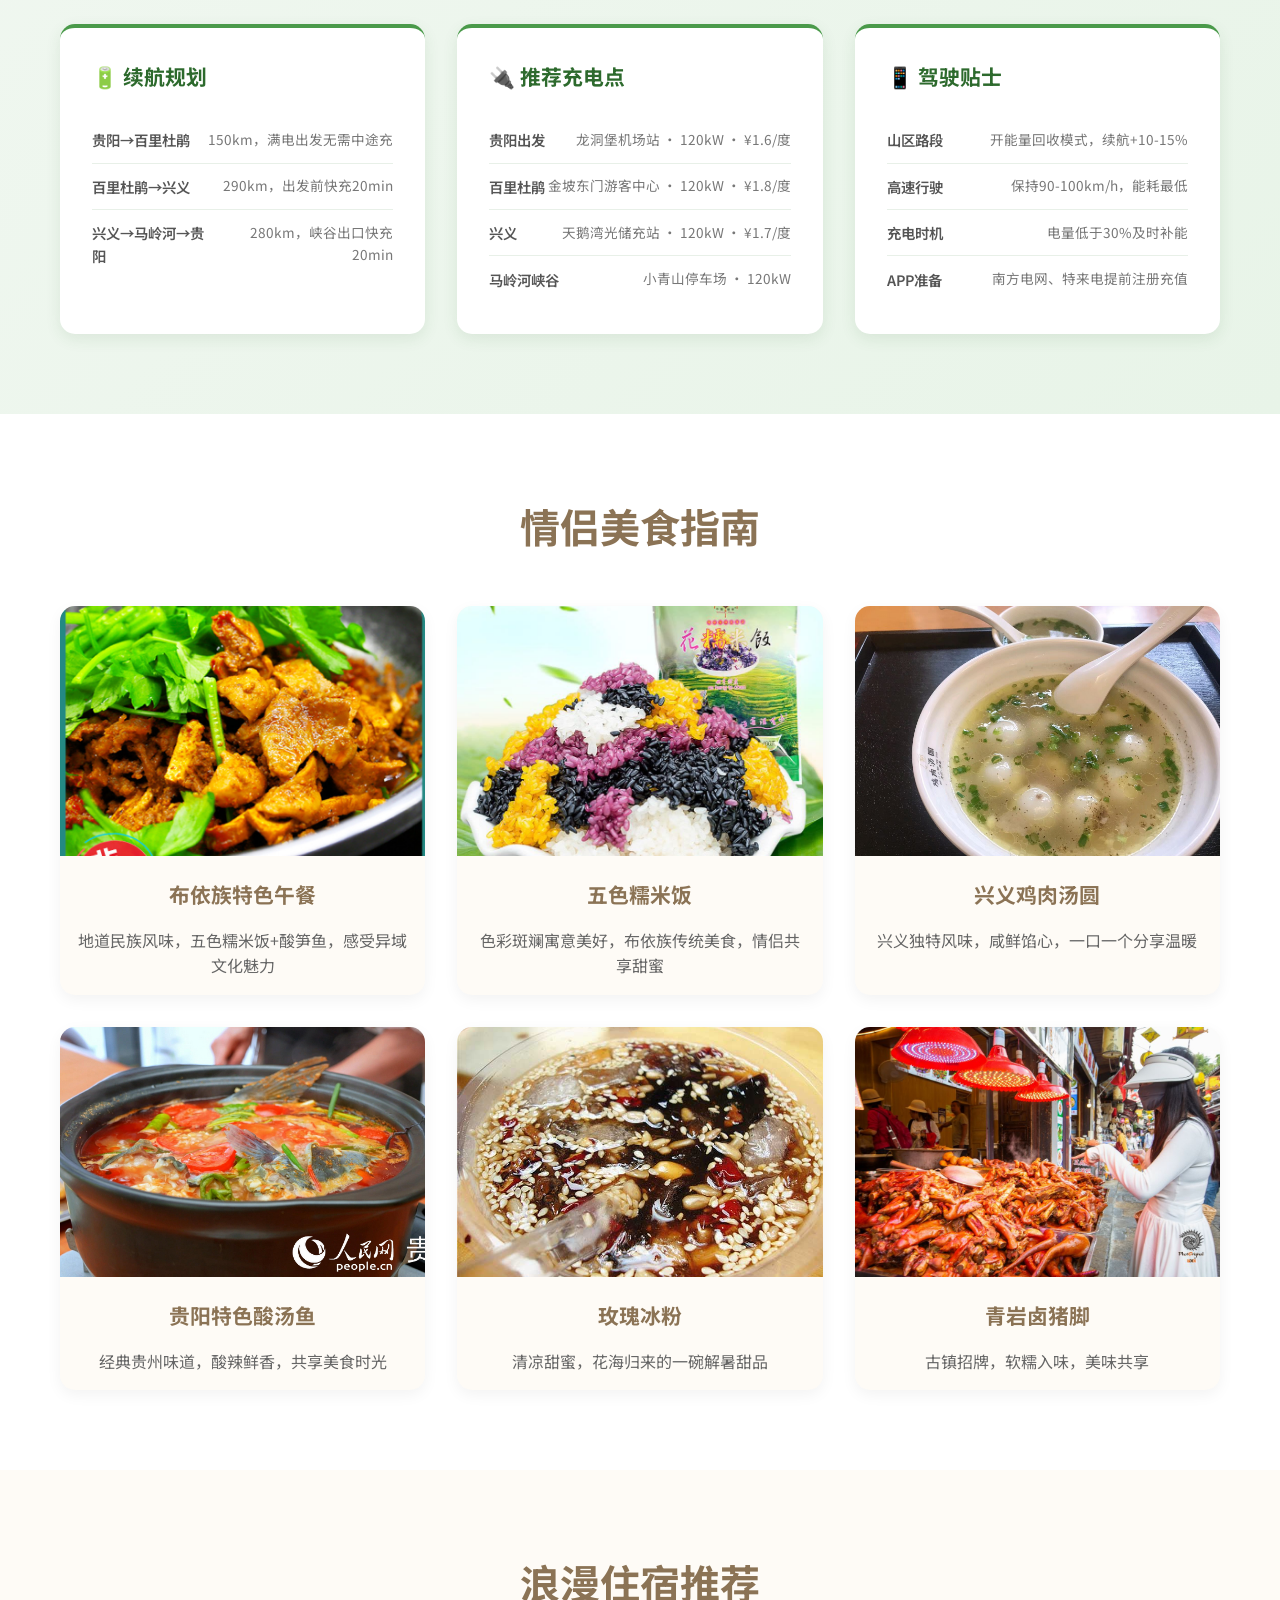
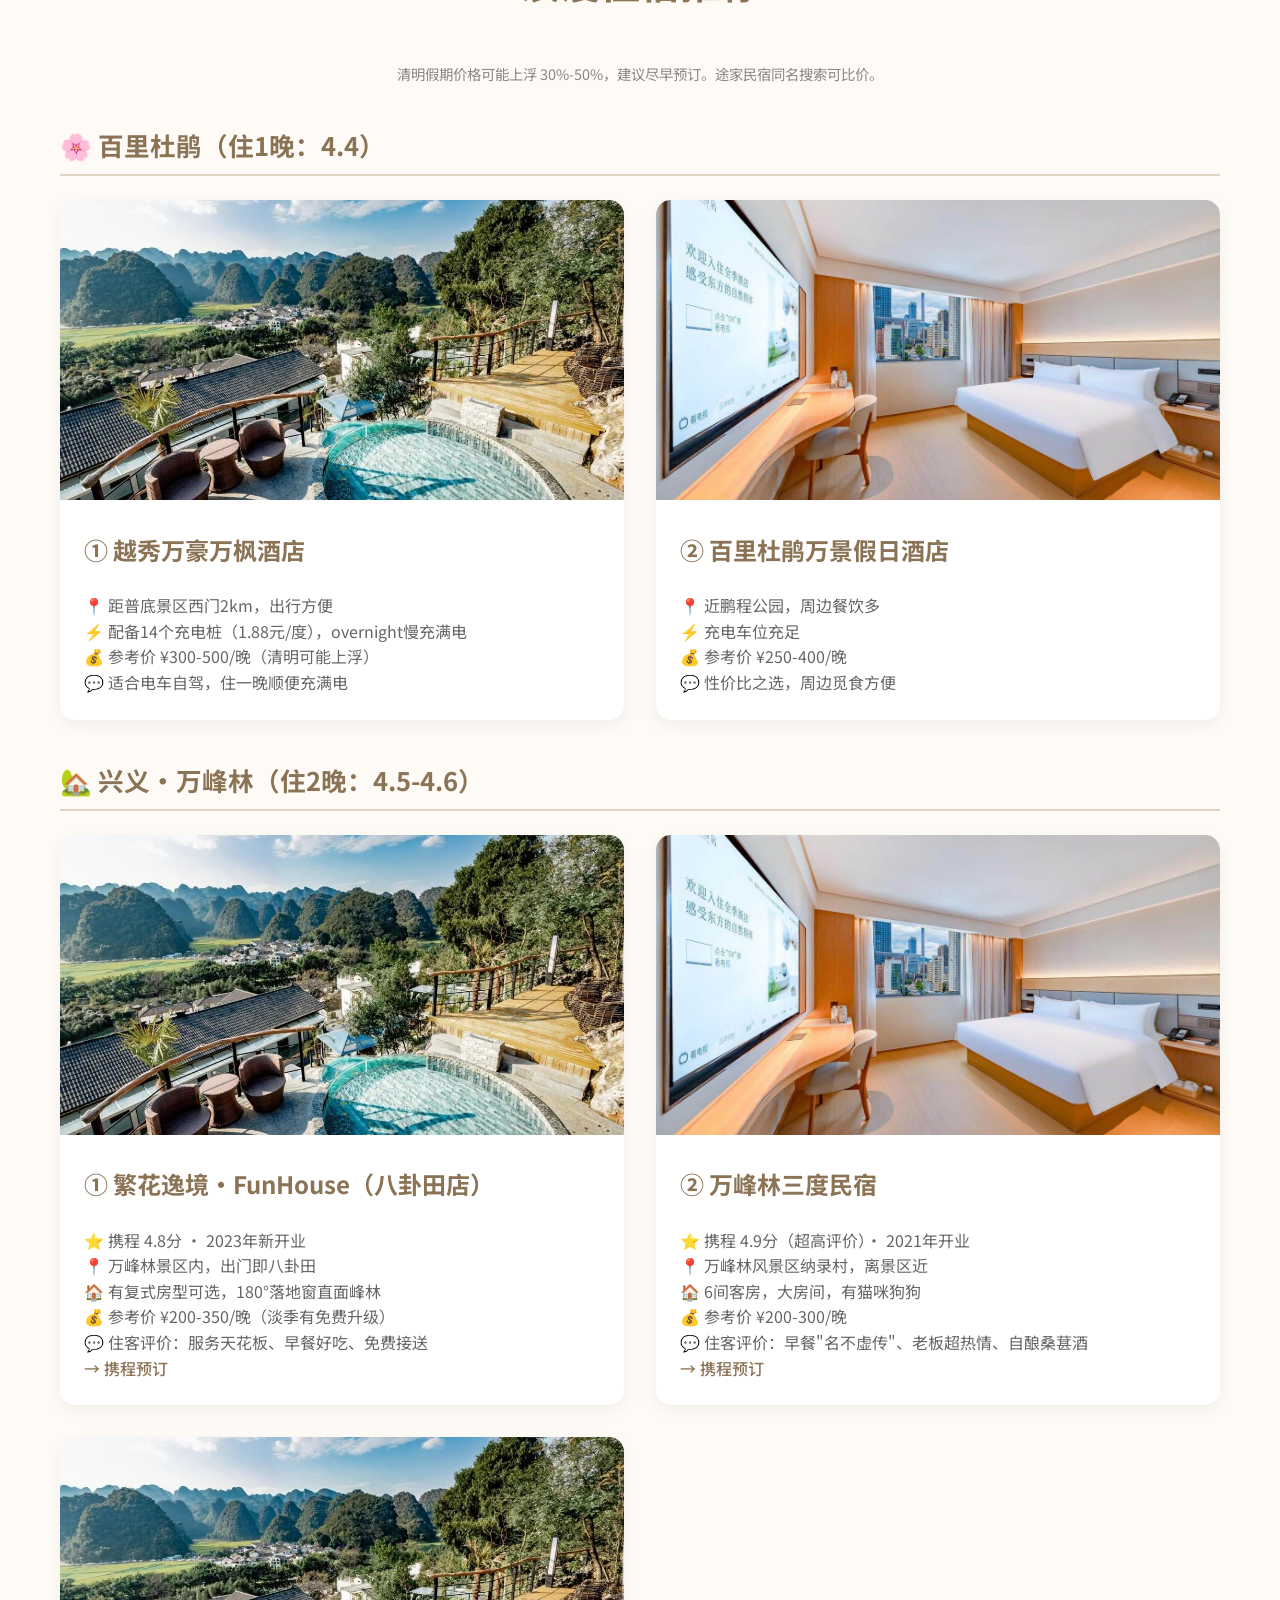
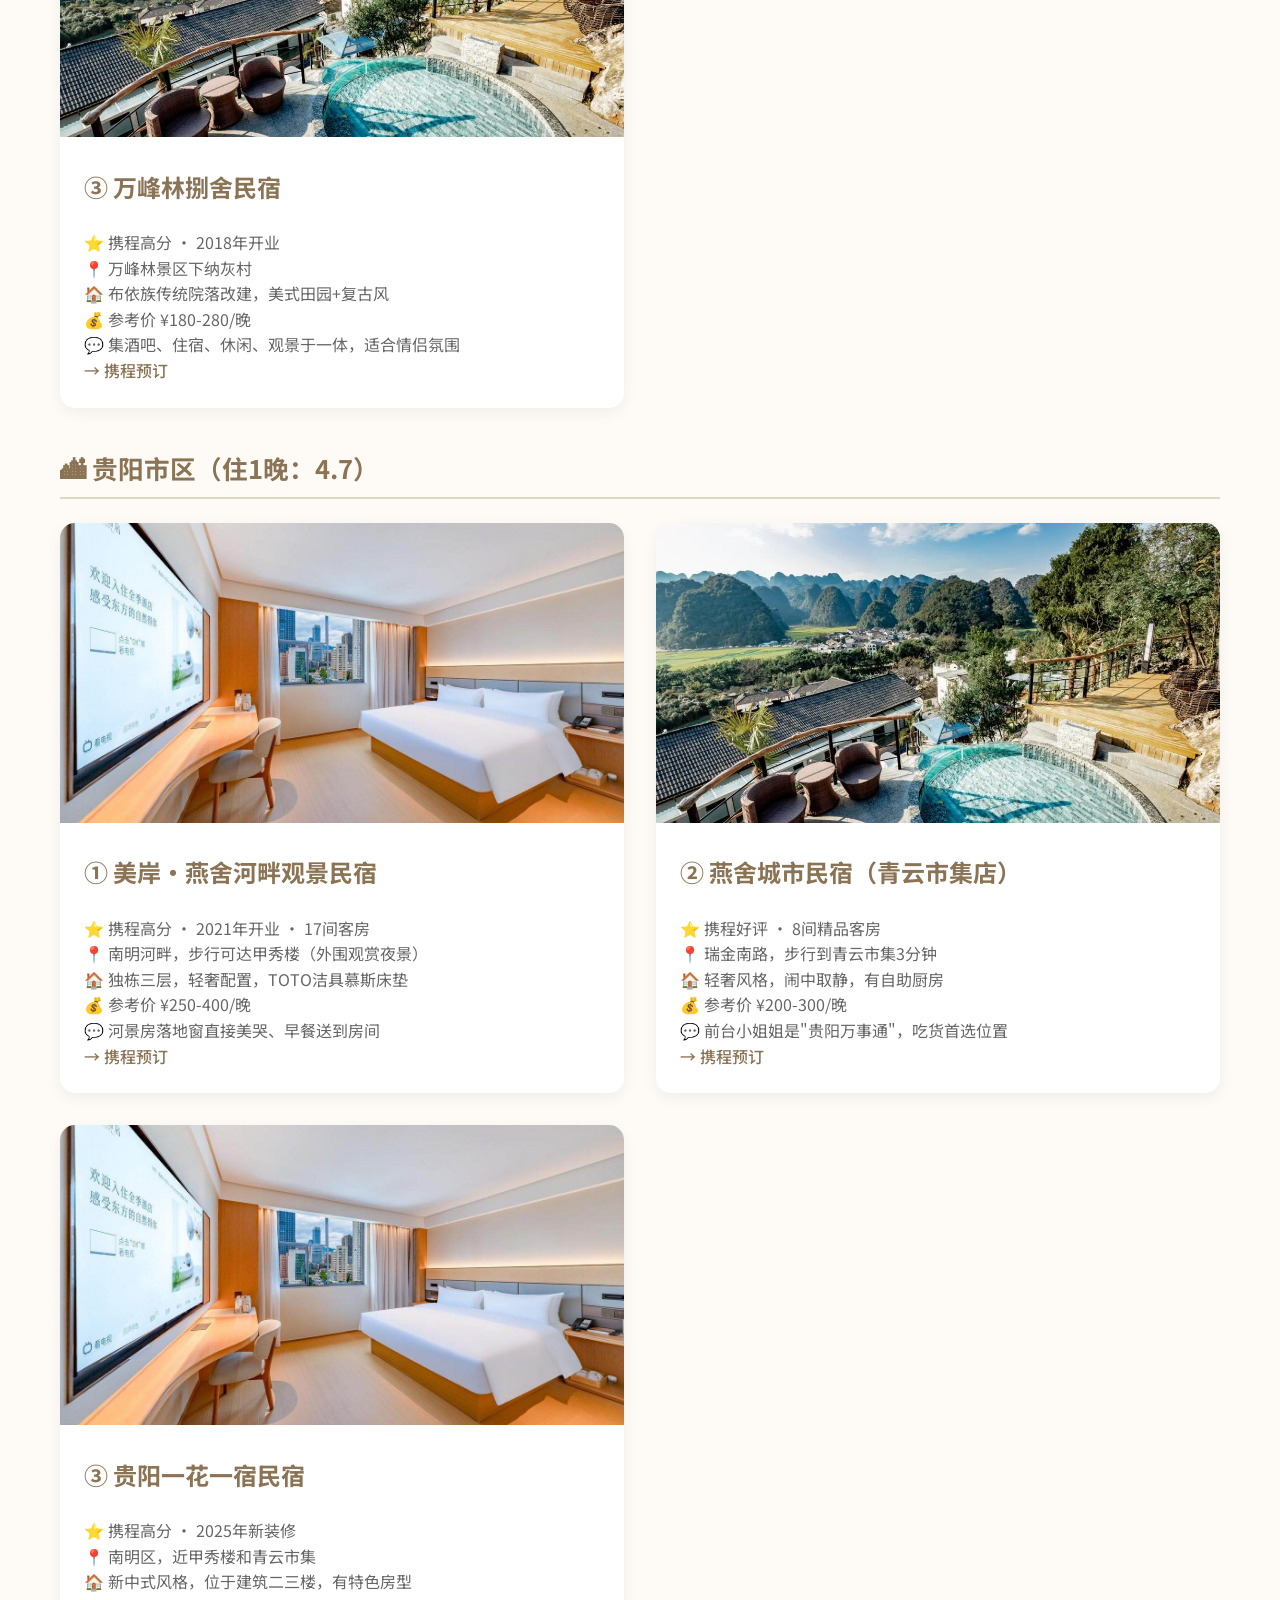
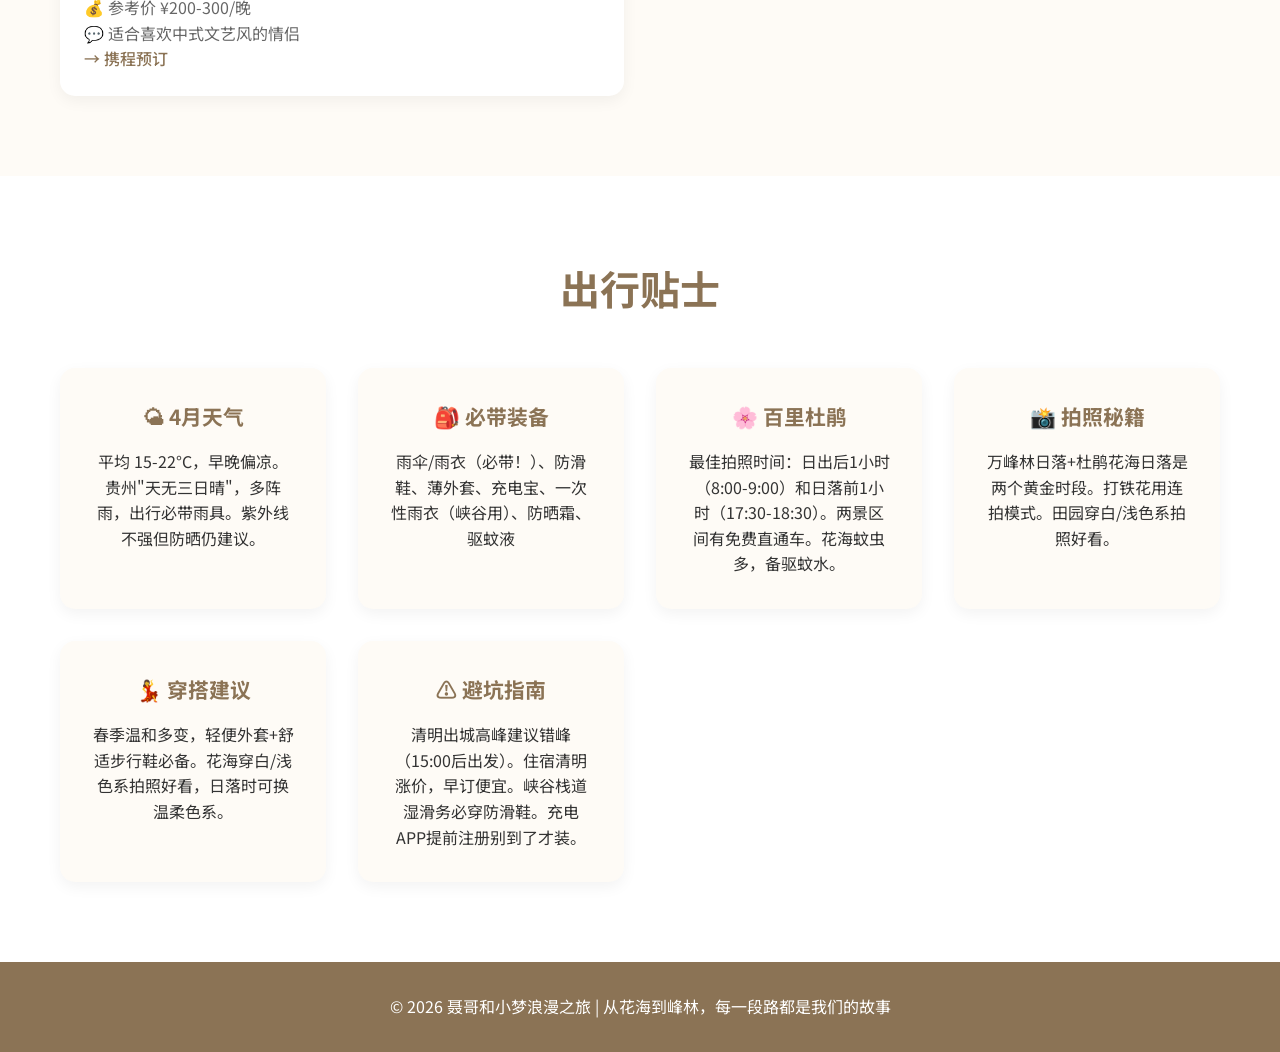
==== commit b867bcf6: "预算移到行程后 + 卡片式预算样式 + 美食名匹配图片" ====
--- a/index.html
+++ b/index.html
@@ -70,46 +70,6 @@
         </div>
     </section>
 
-    <!-- 预算总览 -->
-    <section class="budget-overview">
-        <div class="container">
-            <h2>💰 预算总览（双人）</h2>
-            <p class="budget-note">清明假期餐饮、住宿可能上浮 20%-50%，以下为参考价格，建议提前预订</p>
-            <div class="budget-table">
-                <div class="budget-header">
-                    <span>项目</span>
-                    <span>经济档</span>
-                    <span>舒适档</span>
-                </div>
-                <div class="budget-row">
-                    <span>⚡ 电费+过路费+充电</span>
-                    <span>¥400</span>
-                    <span>¥500</span>
-                </div>
-                <div class="budget-row">
-                    <span>🏨 住宿（4晚）</span>
-                    <span>¥800</span>
-                    <span>¥1,600</span>
-                </div>
-                <div class="budget-row">
-                    <span>🍜 餐饮（5天）</span>
-                    <span>¥800</span>
-                    <span>¥1,500</span>
-                </div>
-                <div class="budget-row">
-                    <span>🎫 门票+观光车</span>
-                    <span>¥680</span>
-                    <span>¥680</span>
-                </div>
-                <div class="budget-row budget-total">
-                    <span>合计</span>
-                    <span>¥2,680</span>
-                    <span>¥4,280</span>
-                </div>
-            </div>
-        </div>
-    </section>
-
     <!-- 详细行程 -->
     <section class="detailed-itinerary">
         <div class="container">
@@ -235,6 +195,76 @@
         </div>
     </section>
 
+    <!-- 预算总览（放在行程之后） -->
+    <section class="budget-overview">
+        <div class="container">
+            <h2>💰 预算总览（双人）</h2>
+            <p class="budget-note">清明假期餐饮、住宿可能上浮 20%-50%，以下为参考价格，建议提前预订</p>
+            <div class="budget-cards">
+                <div class="budget-card">
+                    <div class="budget-icon">⚡</div>
+                    <div class="budget-label">电费 + 过路费</div>
+                    <div class="budget-bar">
+                        <div class="budget-bar-fill" style="width: 12%"></div>
+                    </div>
+                    <div class="budget-price">
+                        <span class="price-low">¥400</span>
+                        <span class="price-sep">—</span>
+                        <span class="price-high">¥500</span>
+                    </div>
+                </div>
+                <div class="budget-card">
+                    <div class="budget-icon">🏨</div>
+                    <div class="budget-label">住宿（4晚）</div>
+                    <div class="budget-bar">
+                        <div class="budget-bar-fill" style="width: 38%"></div>
+                    </div>
+                    <div class="budget-price">
+                        <span class="price-low">¥800</span>
+                        <span class="price-sep">—</span>
+                        <span class="price-high">¥1,600</span>
+                    </div>
+                </div>
+                <div class="budget-card">
+                    <div class="budget-icon">🍜</div>
+                    <div class="budget-label">餐饮（5天）</div>
+                    <div class="budget-bar">
+                        <div class="budget-bar-fill" style="width: 35%"></div>
+                    </div>
+                    <div class="budget-price">
+                        <span class="price-low">¥800</span>
+                        <span class="price-sep">—</span>
+                        <span class="price-high">¥1,500</span>
+                    </div>
+                </div>
+                <div class="budget-card">
+                    <div class="budget-icon">🎫</div>
+                    <div class="budget-label">门票 + 观光车</div>
+                    <div class="budget-bar">
+                        <div class="budget-bar-fill" style="width: 16%"></div>
+                    </div>
+                    <div class="budget-price">
+                        <span class="price-low">¥680</span>
+                        <span class="price-sep">—</span>
+                        <span class="price-high">¥680</span>
+                    </div>
+                </div>
+                <div class="budget-card budget-card-total">
+                    <div class="budget-icon">🧮</div>
+                    <div class="budget-label">合计</div>
+                    <div class="budget-bar">
+                        <div class="budget-bar-fill budget-bar-total" style="width: 100%"></div>
+                    </div>
+                    <div class="budget-price">
+                        <span class="price-total">¥2,680</span>
+                        <span class="price-sep">—</span>
+                        <span class="price-total">¥4,280</span>
+                    </div>
+                </div>
+            </div>
+        </div>
+    </section>
+
     <!-- 电车充电指南 -->
     <section id="ev-charging" class="ev-charging">
         <div class="container">
@@ -311,34 +341,34 @@
             <h2>情侣美食指南</h2>
             <div class="food-grid">
                 <div class="food-item">
-                    <img src="images/food1.jpg" alt="彝家烙锅">
-                    <h3>彝家活油烙锅</h3>
-                    <p>百里杜鹃必吃，滋滋作响的烙锅+冰啤酒，花海边的深夜食堂</p>
+                    <img src="images/food1.jpg" alt="布依族特色午餐">
+                    <h3>布依族特色午餐</h3>
+                    <p>地道民族风味，五色糯米饭+酸笋鱼，感受异域文化魅力</p>
                 </div>
                 <div class="food-item">
                     <img src="images/food2.jpg" alt="五色糯米饭">
                     <h3>五色糯米饭</h3>
-                    <p>布依族传统美食，色彩斑斓寓意美好，情侣共享甜蜜</p>
+                    <p>色彩斑斓寓意美好，布依族传统美食，情侣共享甜蜜</p>
                 </div>
                 <div class="food-item">
-                    <img src="images/food3.jpg" alt="布依八大碗">
-                    <h3>布依八大碗</h3>
-                    <p>万峰林纳灰村农家乐招牌，柴火鸡+地道农家菜，人均50-60元</p>
+                    <img src="images/food3.jpg" alt="兴义鸡肉汤圆">
+                    <h3>兴义鸡肉汤圆</h3>
+                    <p>兴义独特风味，咸鲜馅心，一口一个分享温暖</p>
                 </div>
                 <div class="food-item">
-                    <img src="images/food4.jpg" alt="酸笋牛肉火锅">
-                    <h3>酸笋牛肉火锅</h3>
-                    <p>兴义特色，酸辣开胃，配上烤小肠，两个人的深夜狂欢</p>
+                    <img src="images/food4.jpg" alt="贵阳酸汤鱼">
+                    <h3>贵阳特色酸汤鱼</h3>
+                    <p>经典贵州味道，酸辣鲜香，共享美食时光</p>
                 </div>
                 <div class="food-item">
-                    <img src="images/food5.jpg" alt="贵阳肠旺面">
-                    <h3>贵阳肠旺面</h3>
-                    <p>红油飘香，肠嫩旺滑，一碗面开启贵阳的一天</p>
+                    <img src="images/food5.jpg" alt="玫瑰冰粉">
+                    <h3>玫瑰冰粉</h3>
+                    <p>清凉甜蜜，花海归来的一碗解暑甜品</p>
                 </div>
                 <div class="food-item">
-                    <img src="images/food6.jpg" alt="丝娃娃">
-                    <h3>丝娃娃</h3>
-                    <p>贵阳名片小吃，薄皮卷万物，蘸红酸汤一口一个</p>
+                    <img src="images/food6.jpg" alt="青岩卤猪脚">
+                    <h3>青岩卤猪脚</h3>
+                    <p>古镇招牌，软糯入味，美味共享</p>
                 </div>
             </div>
         </div>
@@ -475,7 +505,7 @@
                 </div>
                 <div class="tip-item">
                     <h3>📸 拍照秘籍</h3>
-                    <p>万峰林日落+杜鹃花海日落是两个黄金时段。打铁花用连拍模式。古镇/田园穿温柔色系更出片。</p>
+                    <p>万峰林日落+杜鹃花海日落是两个黄金时段。打铁花用连拍模式。田园穿白/浅色系拍照好看。</p>
                 </div>
                 <div class="tip-item">
                     <h3>💃 穿搭建议</h3>
--- a/css/style.css
+++ b/css/style.css
@@ -454,7 +454,7 @@
     font-size: 0.85rem;
 }
 
-/* 预算总览 */
+/* 预算总览 - 卡片式 */
 .budget-overview {
     padding: 5rem 0;
     background: linear-gradient(135deg, #fefbf6, #f5ede0);
@@ -470,7 +470,7 @@
 .budget-note {
     text-align: center;
     color: #b8860b;
-    margin-bottom: 2rem;
+    margin-bottom: 3rem;
     font-size: 0.95rem;
     background: rgba(184, 134, 11, 0.1);
     display: inline-block;
@@ -480,48 +480,107 @@
     transform: translateX(-50%);
 }
 
-.budget-table {
-    max-width: 600px;
+.budget-cards {
+    display: flex;
+    flex-direction: column;
+    gap: 1.2rem;
+    max-width: 650px;
     margin: 0 auto;
+}
+
+.budget-card {
     background: white;
-    border-radius: 15px;
+    border-radius: 12px;
+    padding: 1.2rem 1.5rem;
+    display: grid;
+    grid-template-columns: 40px 120px 1fr auto;
+    align-items: center;
+    gap: 1rem;
+    box-shadow: 0 3px 12px rgba(0,0,0,0.06);
+    transition: transform 0.2s ease;
+}
+
+.budget-card:hover {
+    transform: translateX(4px);
+}
+
+.budget-card-total {
+    background: linear-gradient(135deg, #8b7355, #a0896e);
+    color: white;
+    grid-template-columns: 40px 80px 1fr auto;
+    margin-top: 0.5rem;
+    box-shadow: 0 4px 16px rgba(139, 115, 85, 0.3);
+}
+
+.budget-card-total:hover {
+    transform: translateX(4px);
+}
+
+.budget-icon {
+    font-size: 1.5rem;
+    text-align: center;
+}
+
+.budget-label {
+    font-weight: 600;
+    font-size: 0.95rem;
+    color: #555;
+}
+
+.budget-card-total .budget-label {
+    color: rgba(255,255,255,0.95);
+    font-size: 1.05rem;
+}
+
+.budget-bar {
+    height: 8px;
+    background: #f0ebe3;
+    border-radius: 4px;
     overflow: hidden;
-    box-shadow: 0 5px 20px rgba(139, 115, 85, 0.15);
-}
-
-.budget-header, .budget-row {
-    display: grid;
-    grid-template-columns: 2fr 1fr 1fr;
-    padding: 1rem 1.5rem;
-    align-items: center;
-}
-
-.budget-header {
-    background: #8b7355;
-    color: white;
+}
+
+.budget-bar-fill {
+    height: 100%;
+    background: linear-gradient(90deg, #c9a96e, #8b7355);
+    border-radius: 4px;
+    transition: width 0.6s ease;
+}
+
+.budget-bar-total {
+    background: linear-gradient(90deg, rgba(255,255,255,0.5), rgba(255,255,255,0.9));
+}
+
+.budget-price {
+    display: flex;
+    align-items: baseline;
+    gap: 0.3rem;
+    font-size: 0.9rem;
+    white-space: nowrap;
+}
+
+.price-low {
     font-weight: 700;
-    font-size: 1.05rem;
-}
-
-.budget-row {
-    border-bottom: 1px solid #f0ebe3;
-    font-size: 1rem;
-}
-
-.budget-row:last-child {
-    border-bottom: none;
-}
-
-.budget-total {
-    background: #fefbf6;
+    color: #8b7355;
+}
+
+.price-high {
+    font-weight: 700;
+    color: #c0392b;
+}
+
+.price-total {
     font-weight: 700;
     font-size: 1.15rem;
-    color: #8b7355;
-}
-
-.budget-total span:nth-child(2),
-.budget-total span:nth-child(3) {
-    color: #c0392b;
+    color: white;
+}
+
+.price-sep {
+    color: #ccc;
+    font-size: 0.75rem;
+}
+
+.budget-card-total .price-sep {
+    color: rgba(255,255,255,0.5);
 }
 
 /* 每日实用信息卡片 */
@@ -638,10 +697,16 @@
         grid-template-columns: 1fr;
     }
     
-    .budget-header, .budget-row {
-        grid-template-columns: 1.5fr 1fr 1fr;
-        padding: 0.8rem 1rem;
-        font-size: 0.85rem;
+    .budget-card {
+        grid-template-columns: 30px 1fr auto;
+        gap: 0.6rem;
+        padding: 1rem;
+    }
+    .budget-bar {
+        display: none;
+    }
+    .budget-card-total {
+        grid-template-columns: 30px 1fr auto;
     }
     
     .day-info {
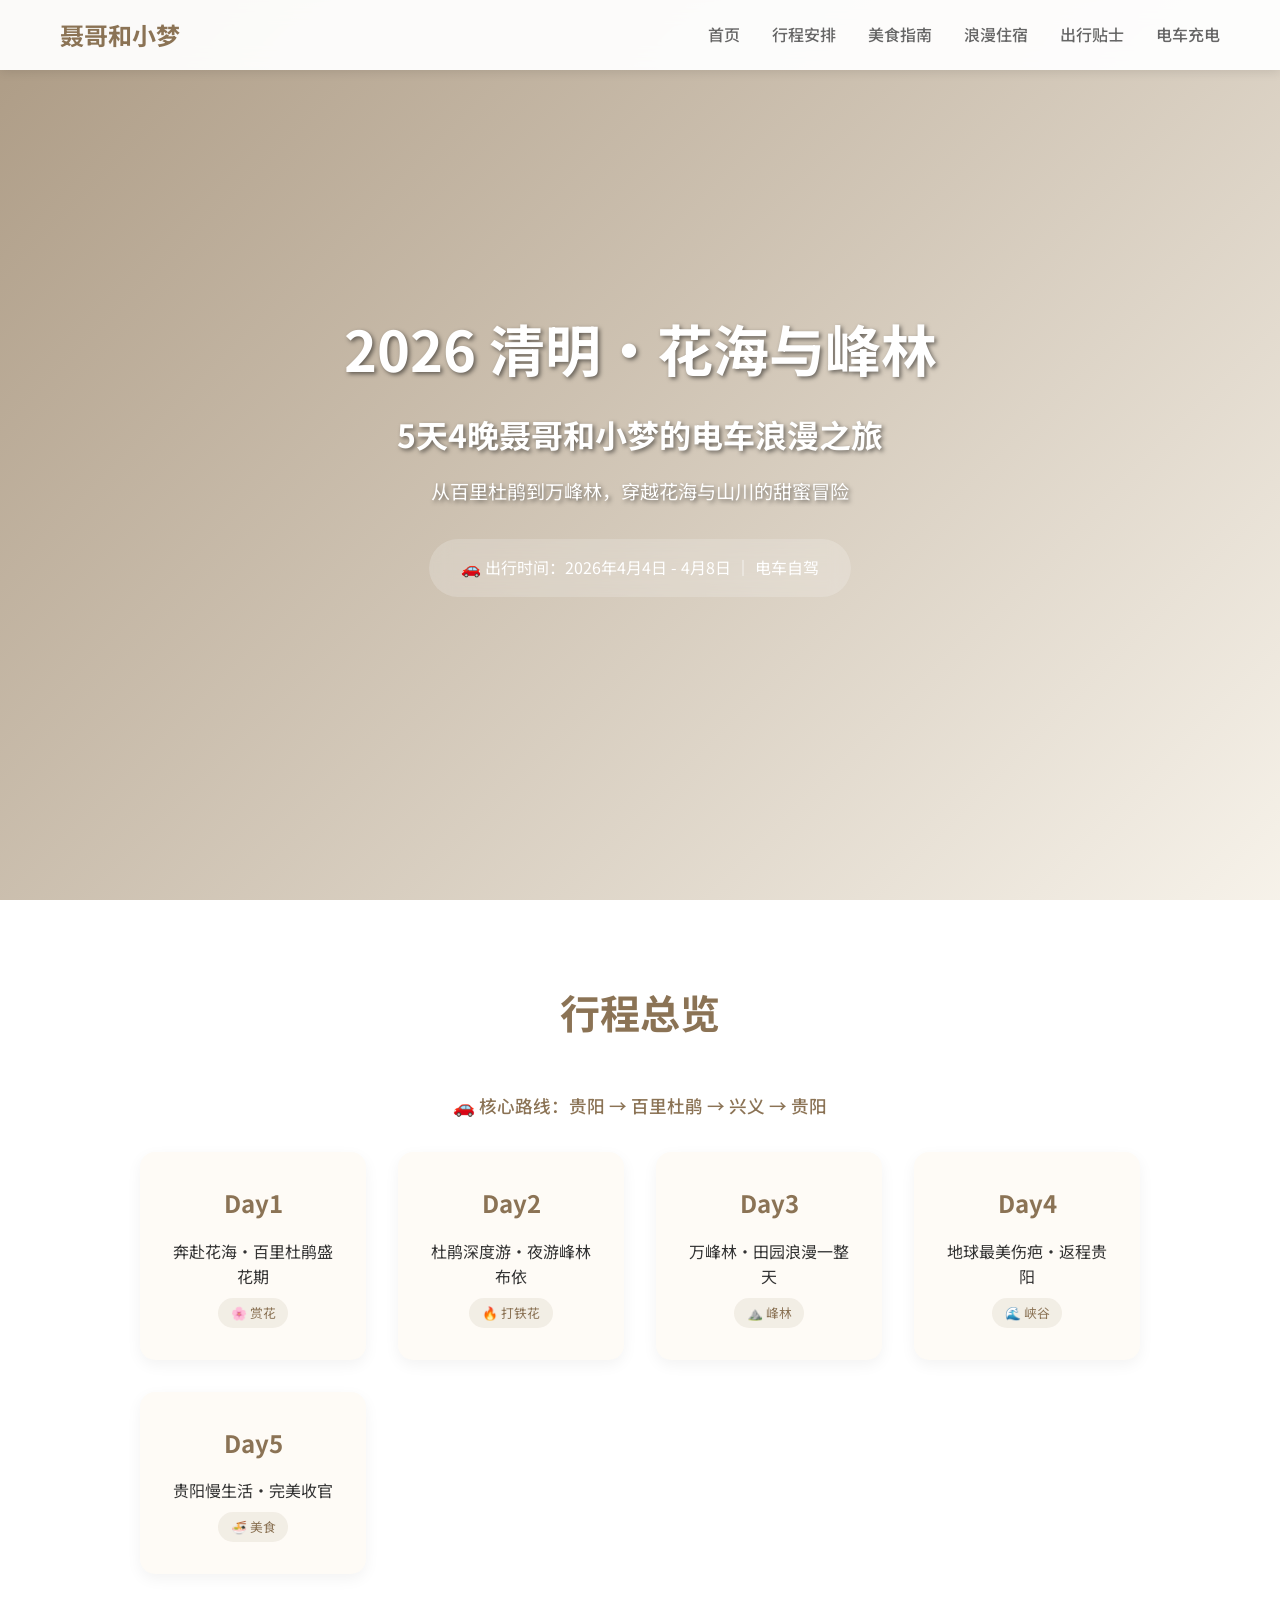
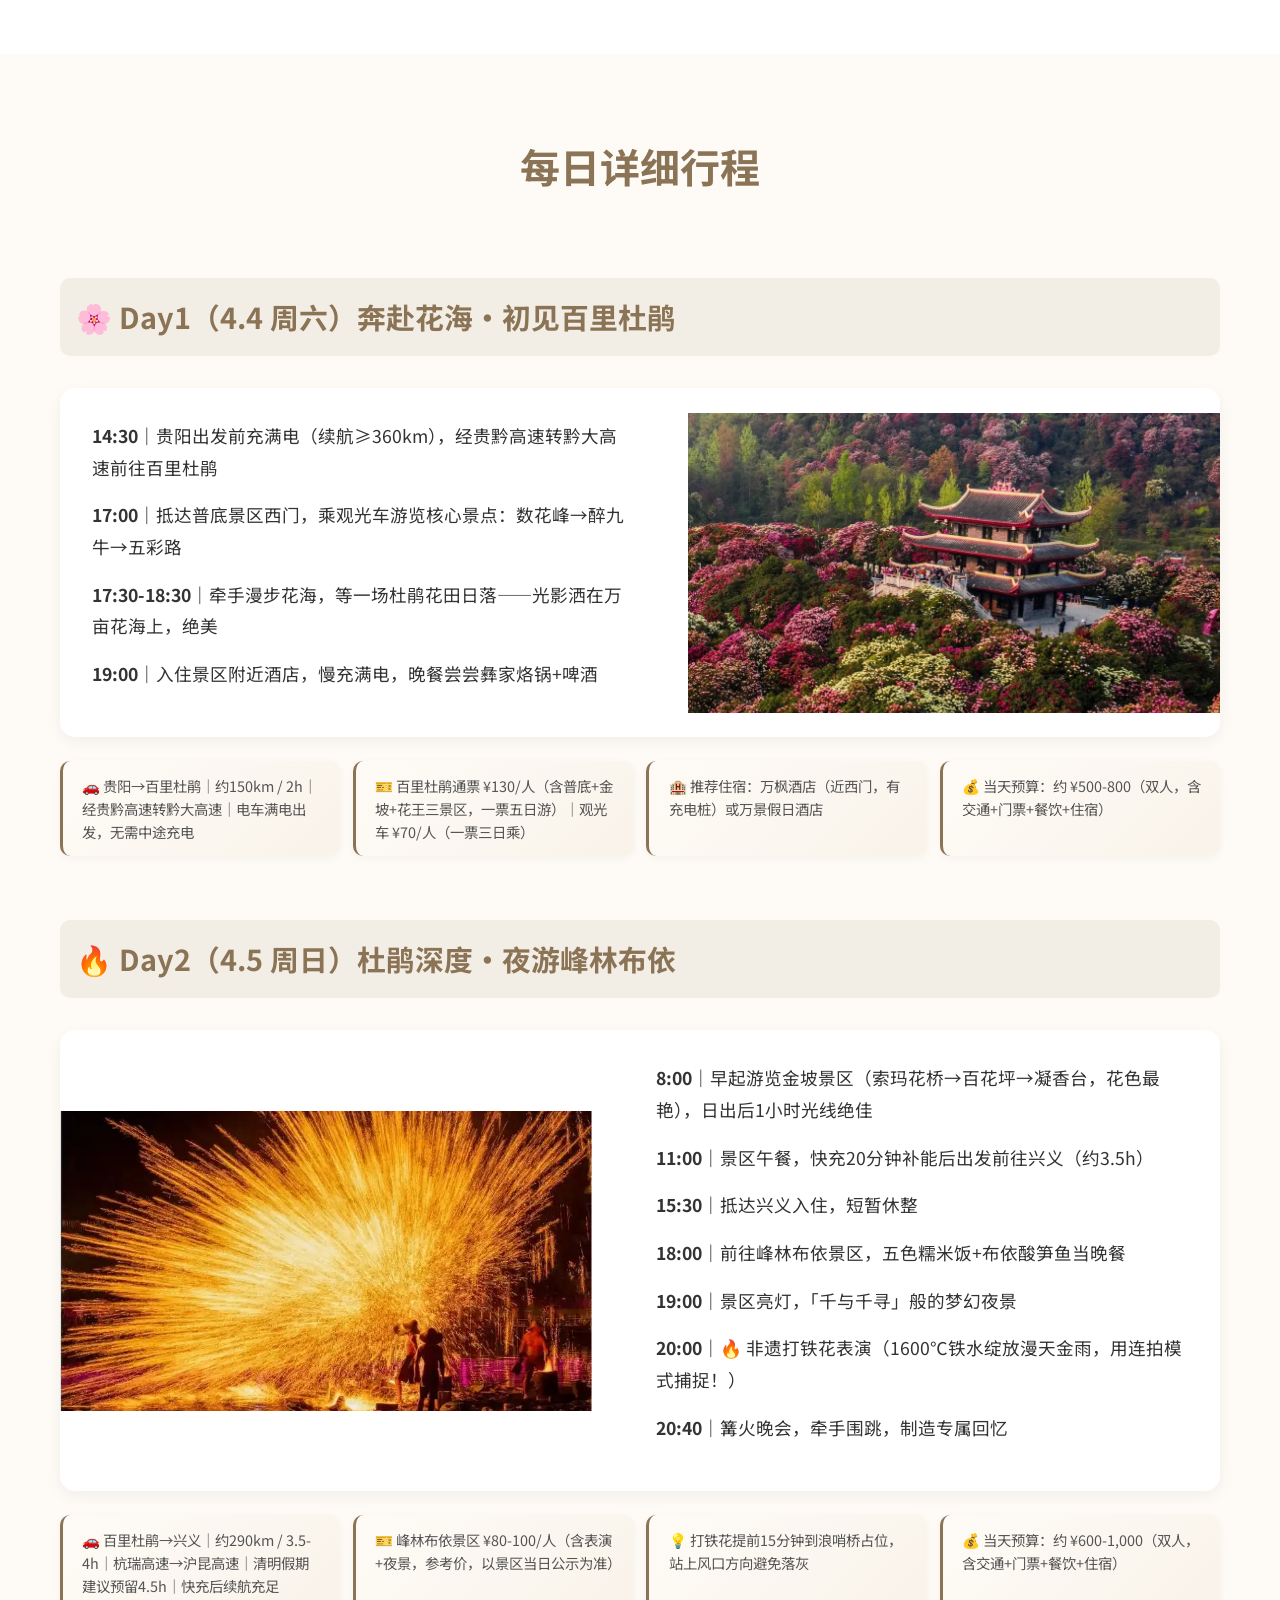
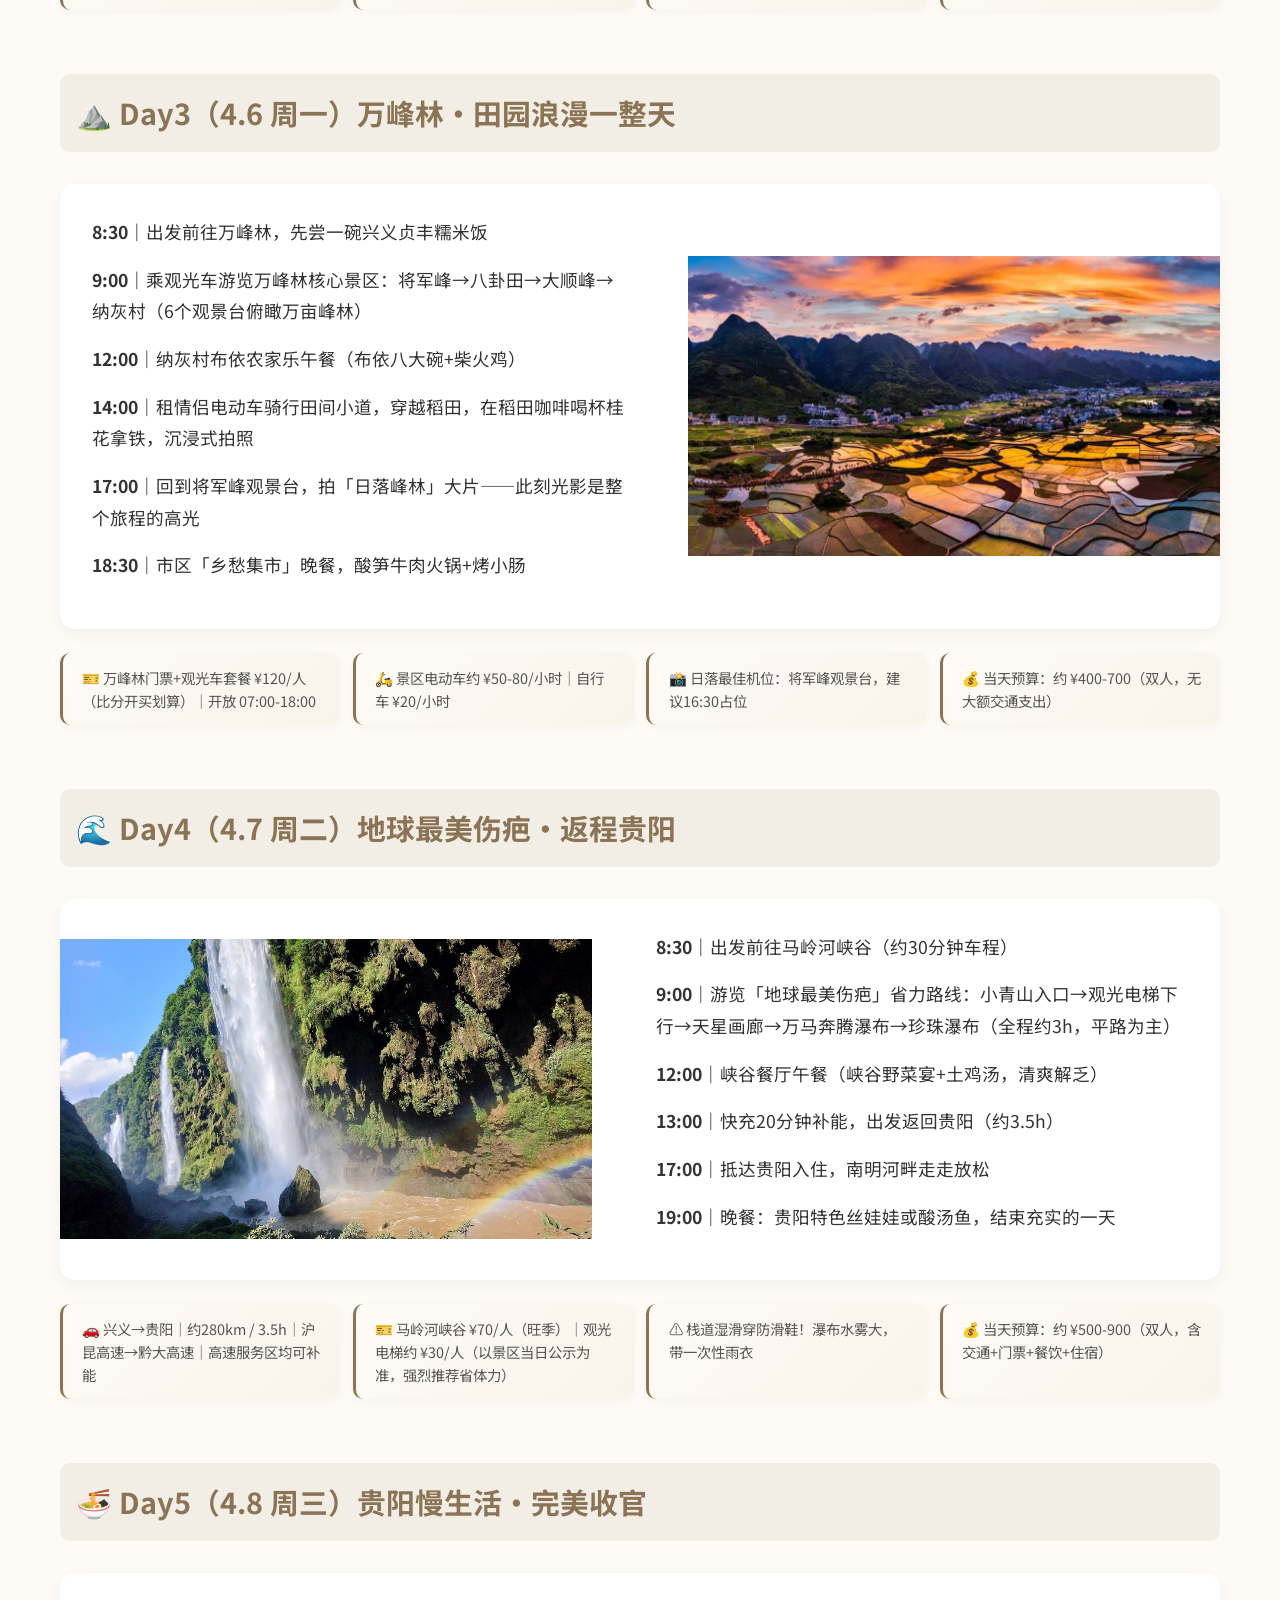
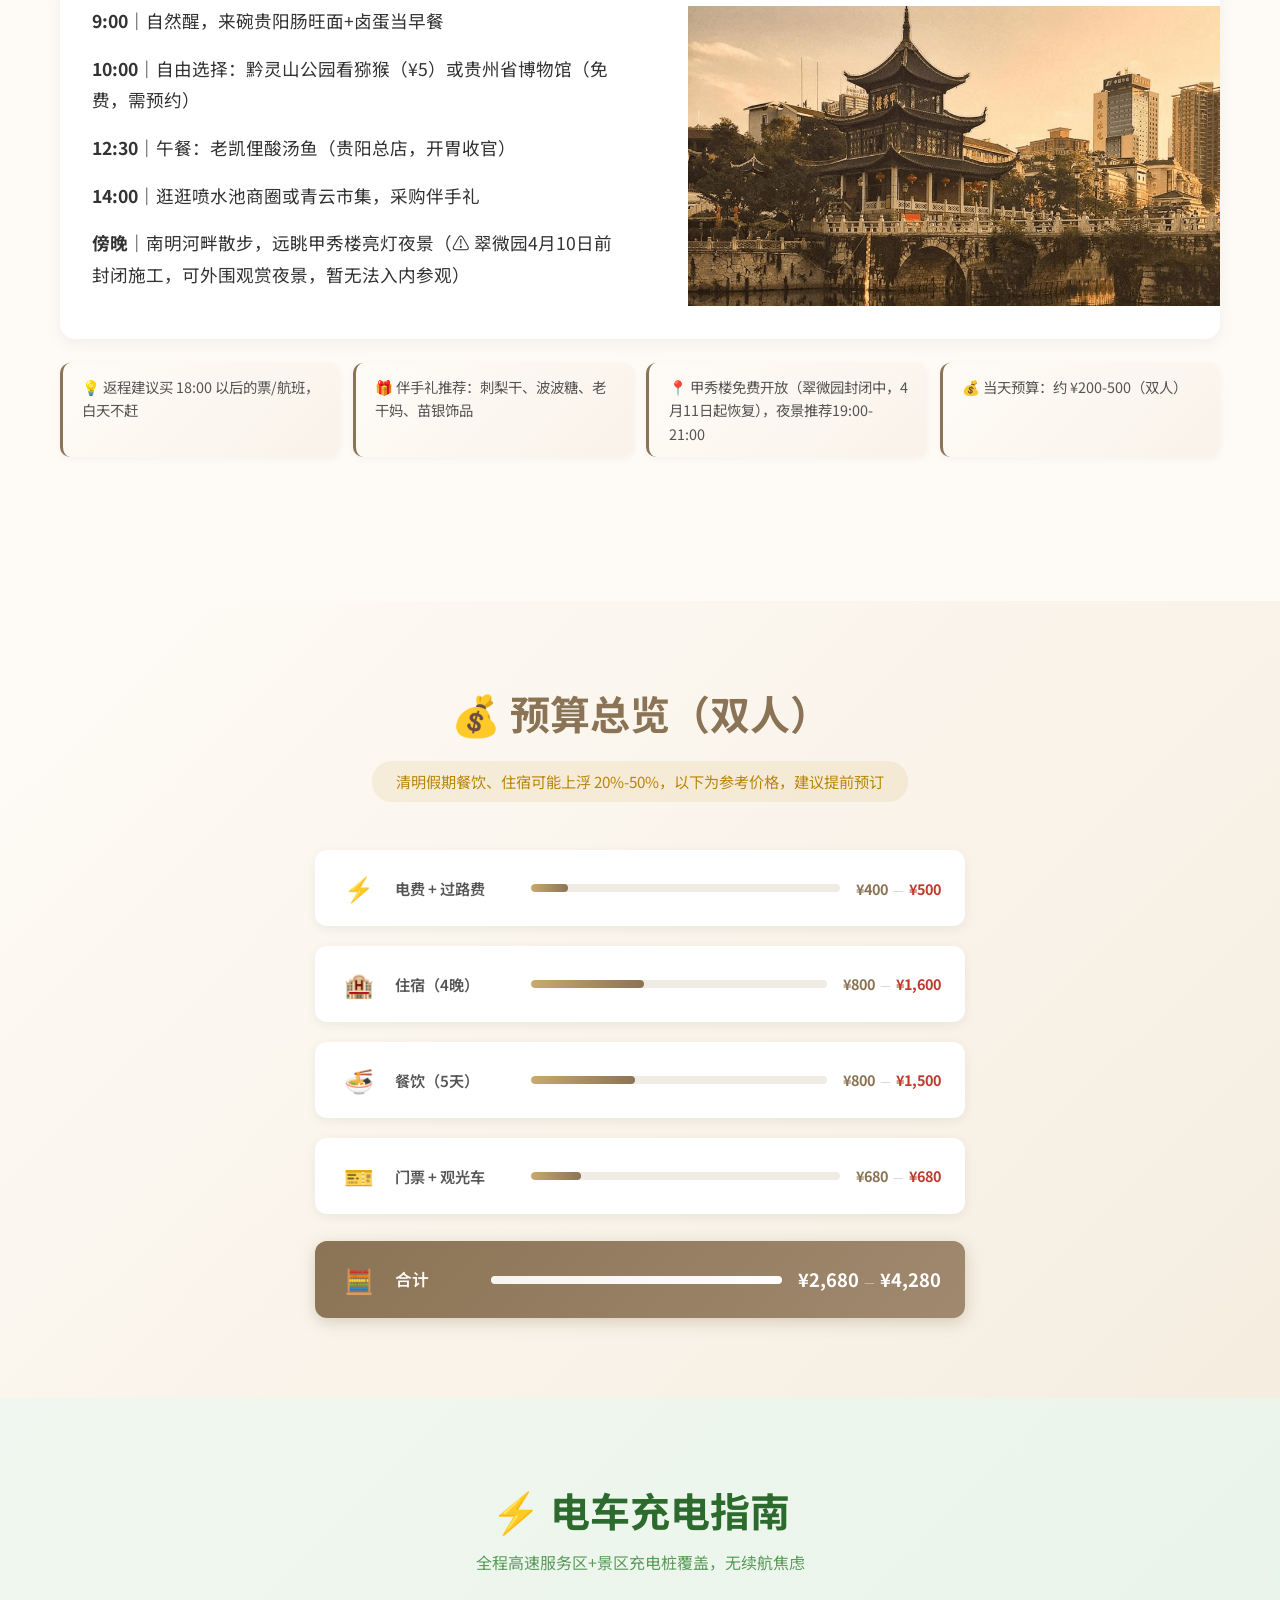
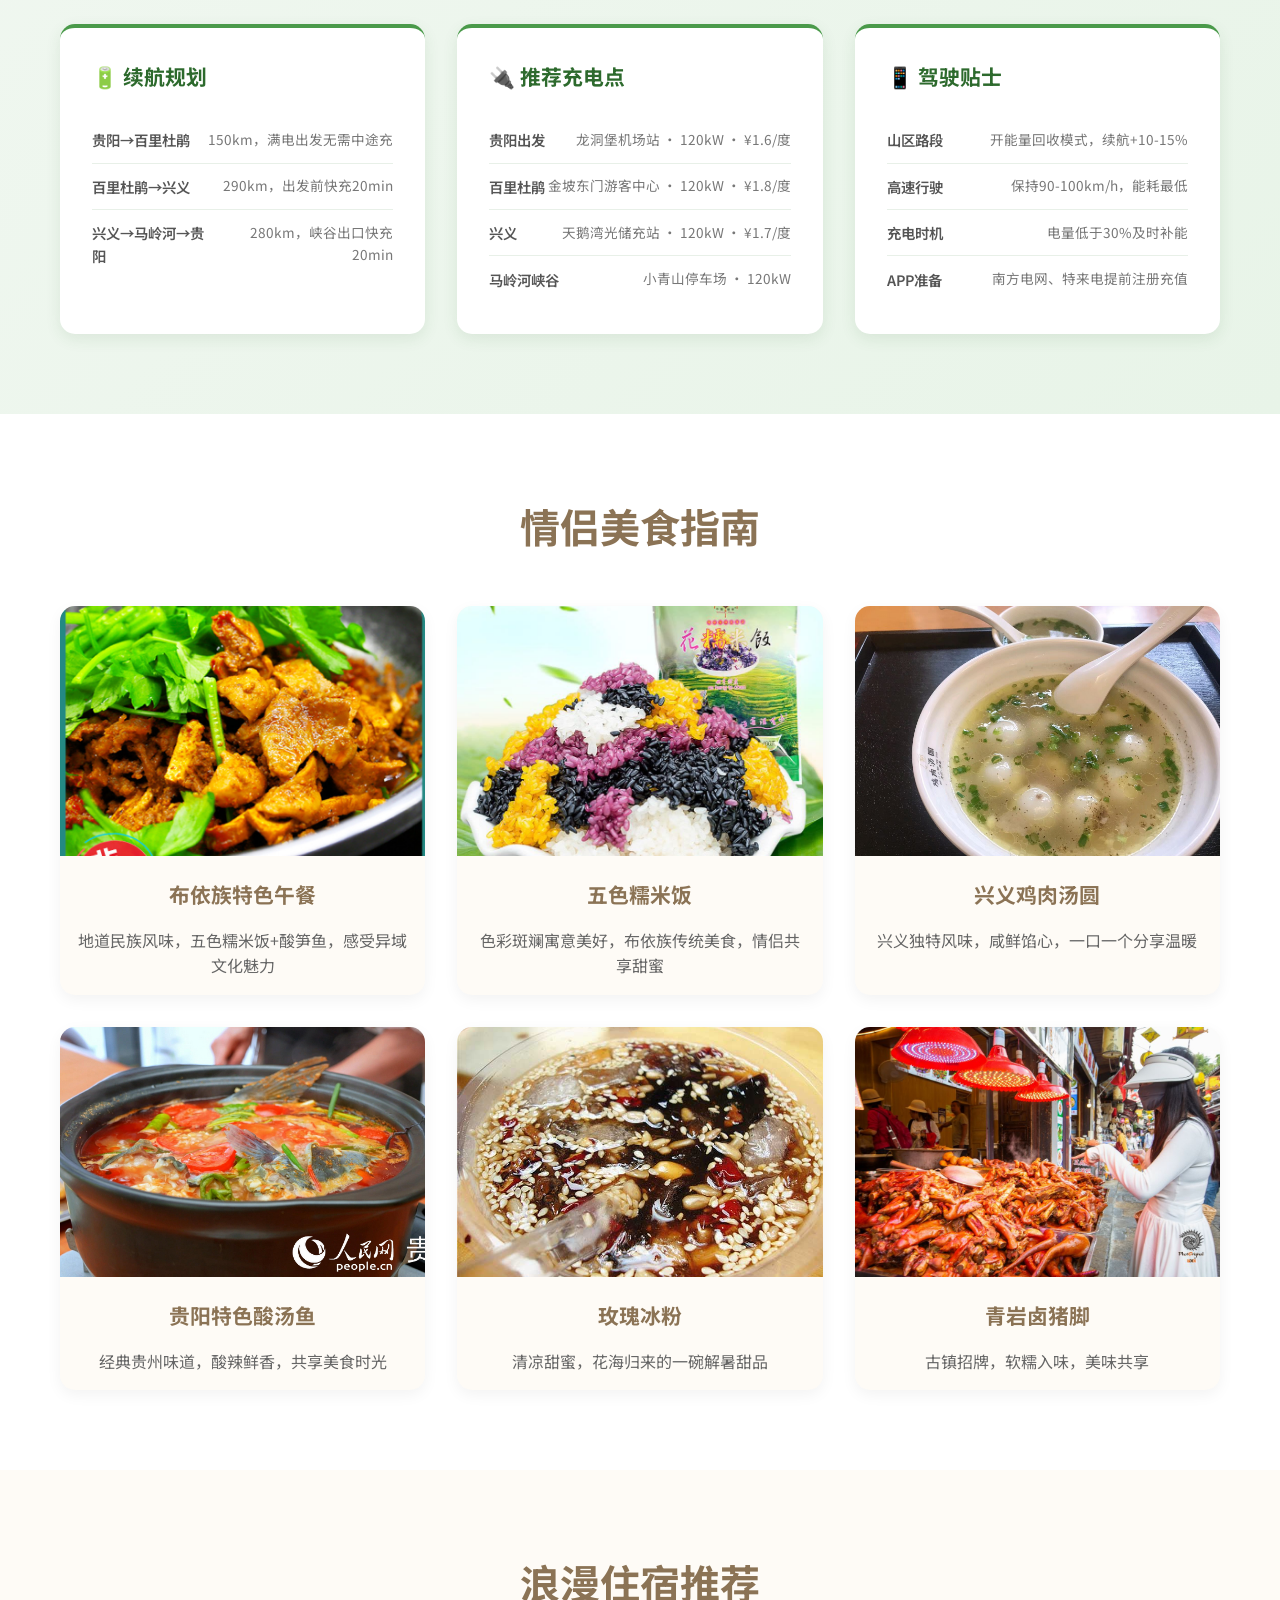
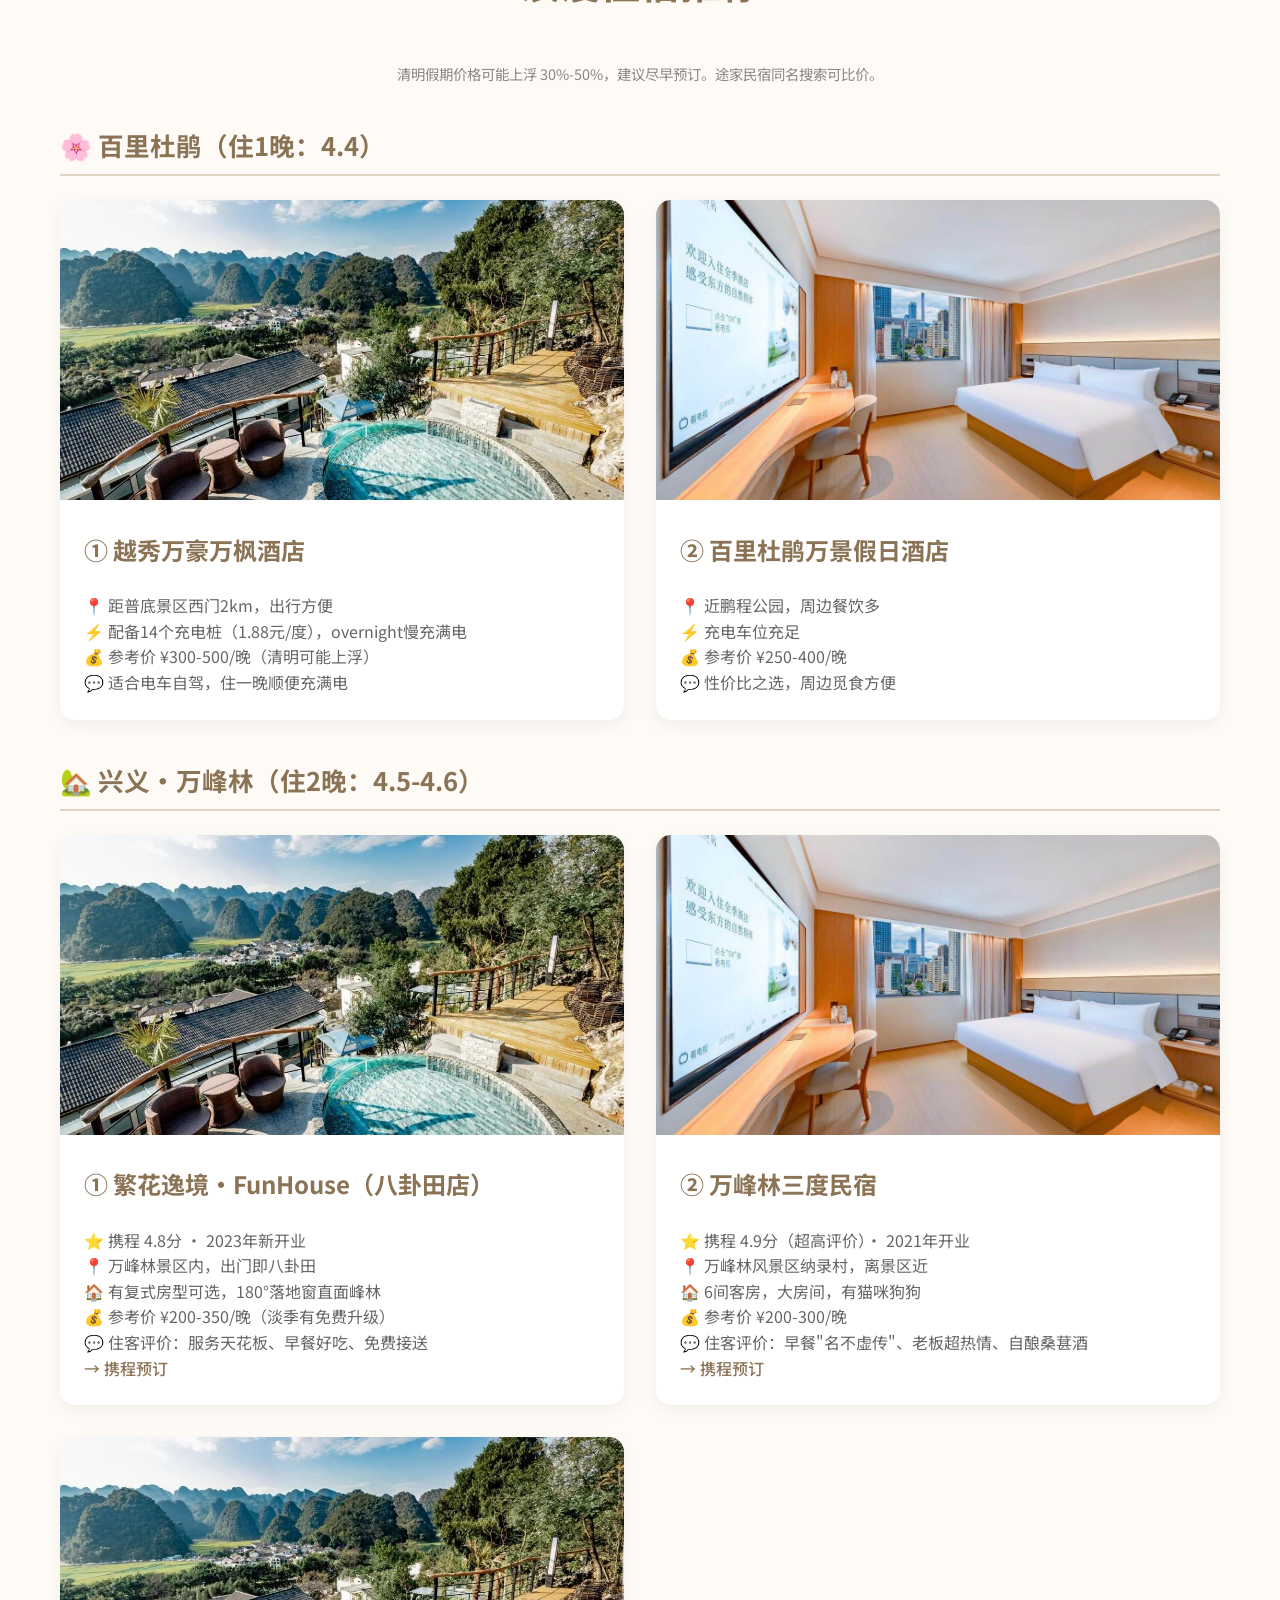
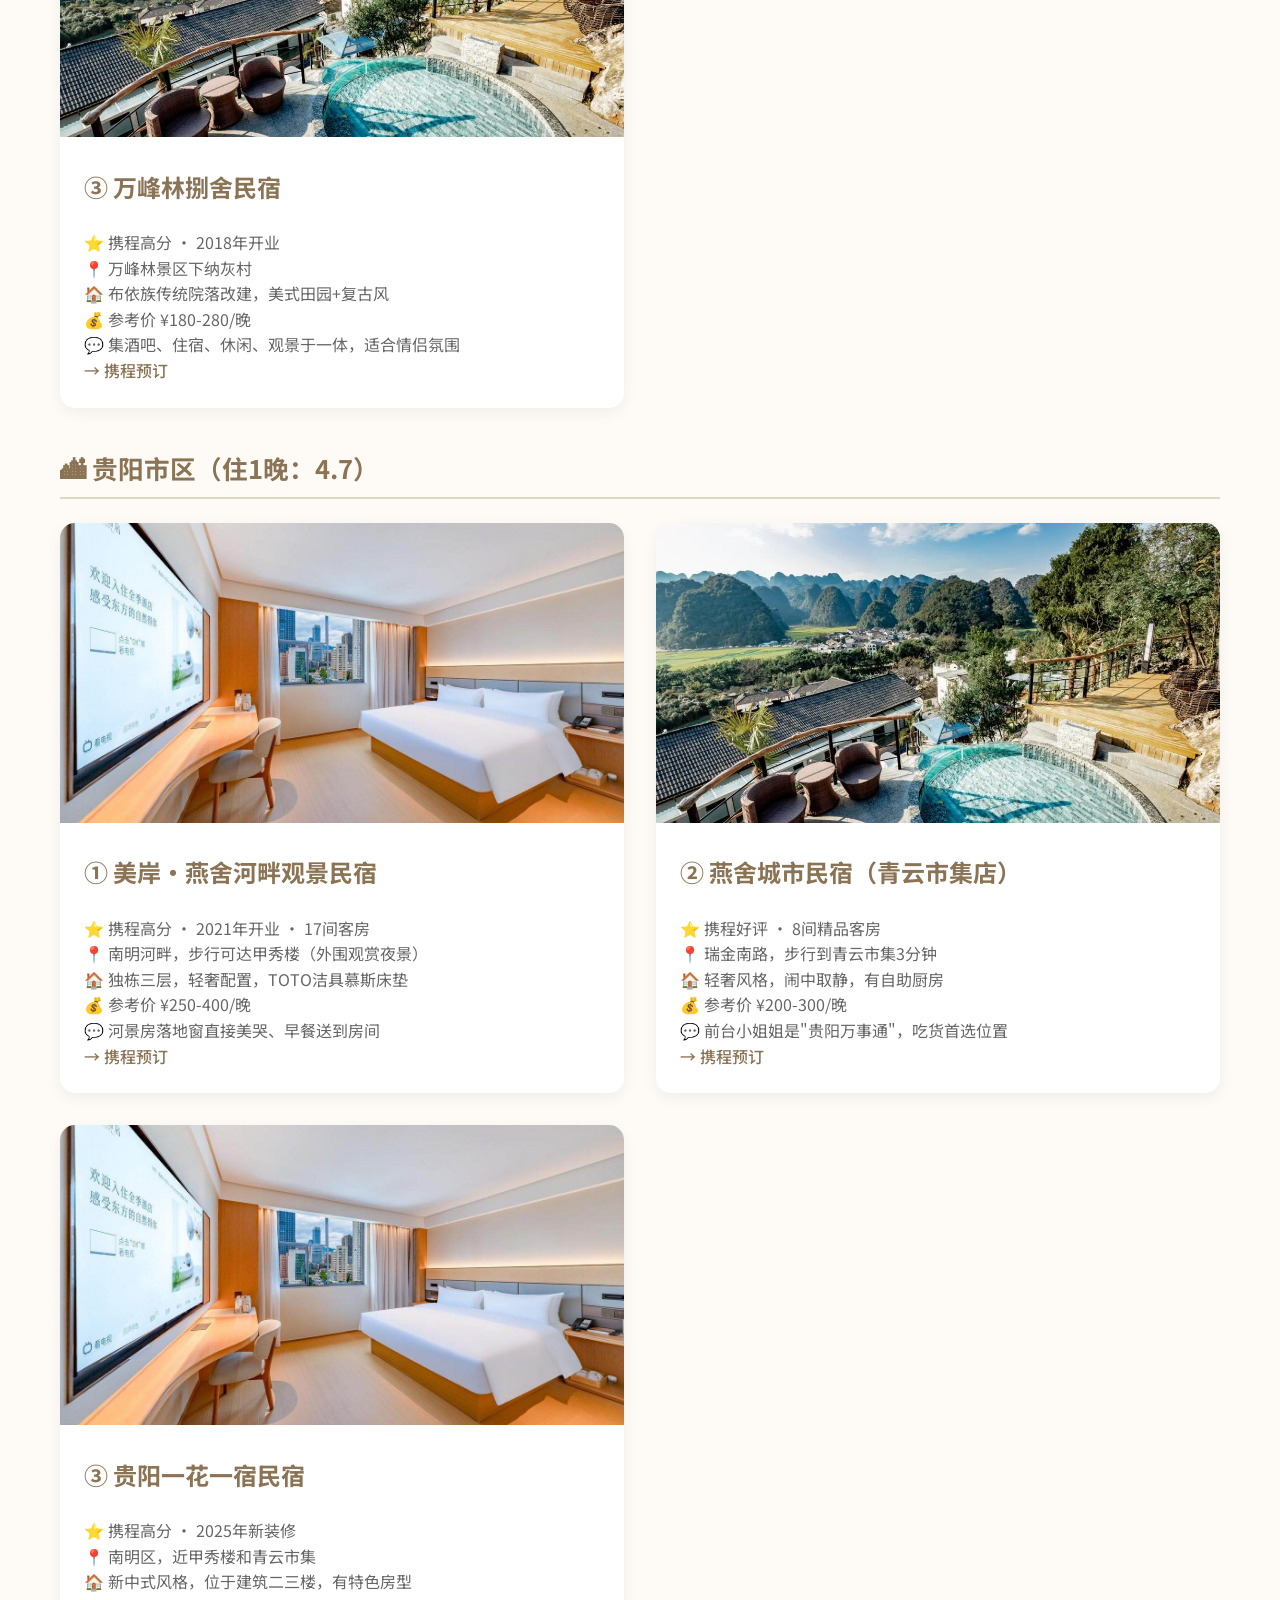
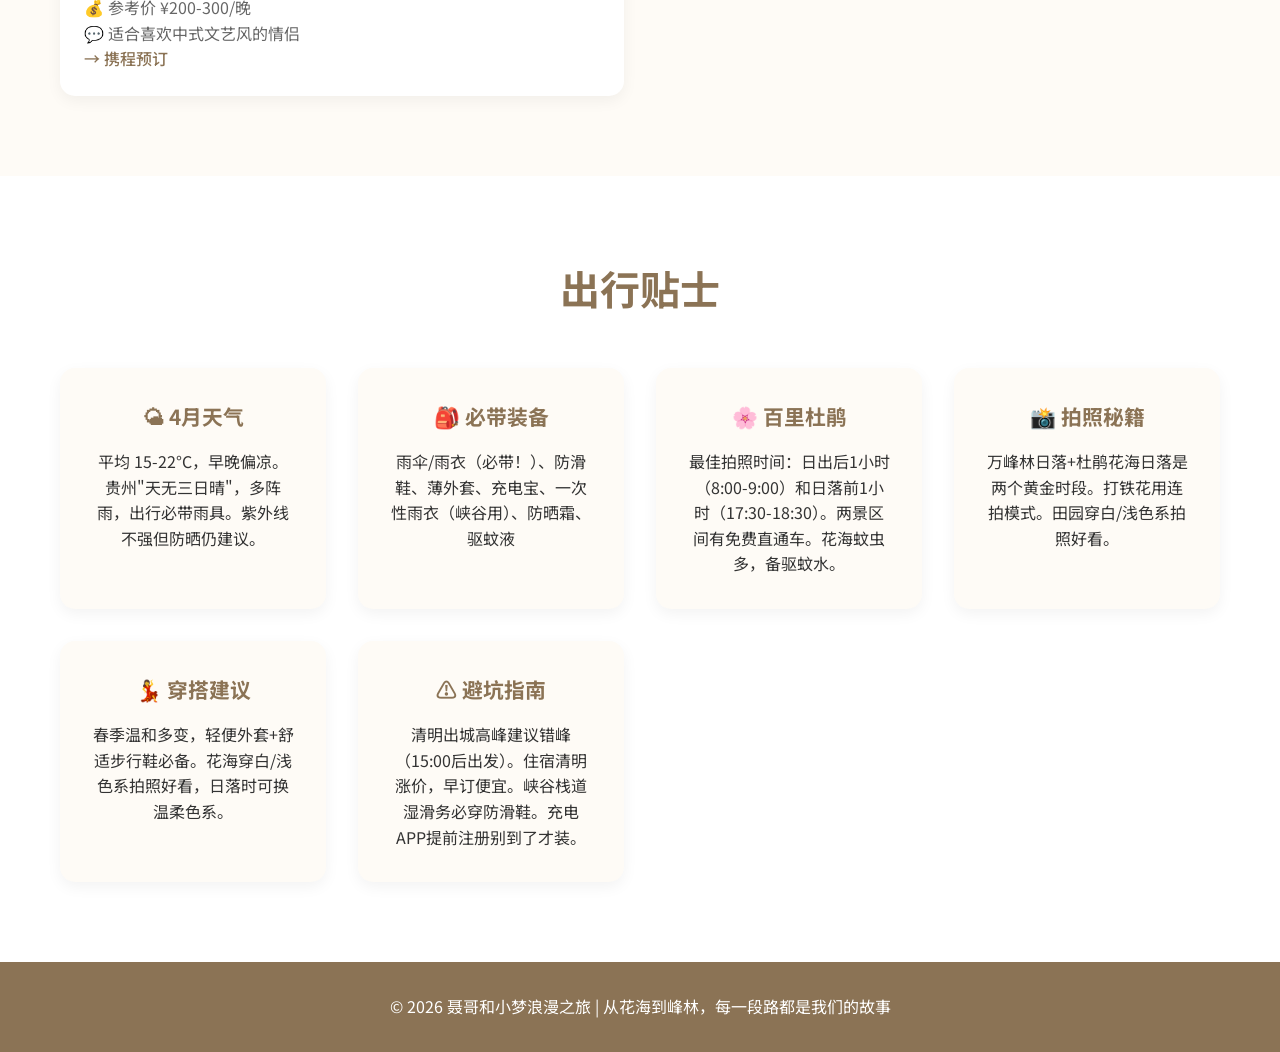
==== commit 703beed2: "Fix: update route description, driving time, and elevator price notes" ====
--- a/index.html
+++ b/index.html
@@ -80,7 +80,7 @@
                 <h3>🌸 Day1（4.4 周六）奔赴花海・初见百里杜鹃</h3>
                 <div class="day-content">
                     <div class="day-text">
-                        <p><strong>14:30｜</strong>贵阳出发前充满电（续航≥360km），走黔大高速S82前往百里杜鹃</p>
+                        <p><strong>14:30｜</strong>贵阳出发前充满电（续航≥360km），经贵黔高速转黔大高速前往百里杜鹃</p>
                         <p><strong>17:00｜</strong>抵达普底景区西门，乘观光车游览核心景点：数花峰→醉九牛→五彩路</p>
                         <p><strong>17:30-18:30｜</strong>牵手漫步花海，等一场杜鹃花田日落——光影洒在万亩花海上，绝美</p>
                         <p><strong>19:00｜</strong>入住景区附近酒店，慢充满电，晚餐尝尝彝家烙锅+啤酒</p>
@@ -90,7 +90,7 @@
                     </div>
                 </div>
                 <div class="day-info">
-                    <div class="info-item">🚗 贵阳→百里杜鹃｜约150km / 2h｜走黔大高速S82｜电车满电出发，无需中途充电</div>
+                    <div class="info-item">🚗 贵阳→百里杜鹃｜约150km / 2h｜经贵黔高速转黔大高速｜电车满电出发，无需中途充电</div>
                     <div class="info-item">🎫 百里杜鹃通票 ¥130/人（含普底+金坡+花王三景区，一票五日游）｜观光车 ¥70/人（一票三日乘）</div>
                     <div class="info-item">🏨 推荐住宿：万枫酒店（近西门，有充电桩）或万景假日酒店</div>
                     <div class="info-item">💰 当天预算：约 ¥500-800（双人，含交通+门票+餐饮+住宿）</div>
@@ -115,7 +115,7 @@
                     </div>
                 </div>
                 <div class="day-info">
-                    <div class="info-item">🚗 百里杜鹃→兴义｜约290km / 3.5h｜杭瑞高速→沪昆高速｜快充后续航充足</div>
+                    <div class="info-item">🚗 百里杜鹃→兴义｜约290km / 3.5-4h｜杭瑞高速→沪昆高速｜清明假期建议预留4.5h｜快充后续航充足</div>
                     <div class="info-item">🎫 峰林布依景区 ¥80-100/人（含表演+夜景，参考价，以景区当日公示为准）</div>
                     <div class="info-item">💡 打铁花提前15分钟到浪哨桥占位，站上风口方向避免落灰</div>
                     <div class="info-item">💰 当天预算：约 ¥600-1,000（双人，含交通+门票+餐饮+住宿）</div>
@@ -164,7 +164,7 @@
                 </div>
                 <div class="day-info">
                     <div class="info-item">🚗 兴义→贵阳｜约280km / 3.5h｜沪昆高速→黔大高速｜高速服务区均可补能</div>
-                    <div class="info-item">🎫 马岭河峡谷 ¥70/人（旺季）｜观光电梯 ¥30/人（强烈推荐，省体力）</div>
+                    <div class="info-item">🎫 马岭河峡谷 ¥70/人（旺季）｜观光电梯约 ¥30/人（以景区当日公示为准，强烈推荐省体力）</div>
                     <div class="info-item">⚠️ 栈道湿滑穿防滑鞋！瀑布水雾大，带一次性雨衣</div>
                     <div class="info-item">💰 当天预算：约 ¥500-900（双人，含交通+门票+餐饮+住宿）</div>
                 </div>
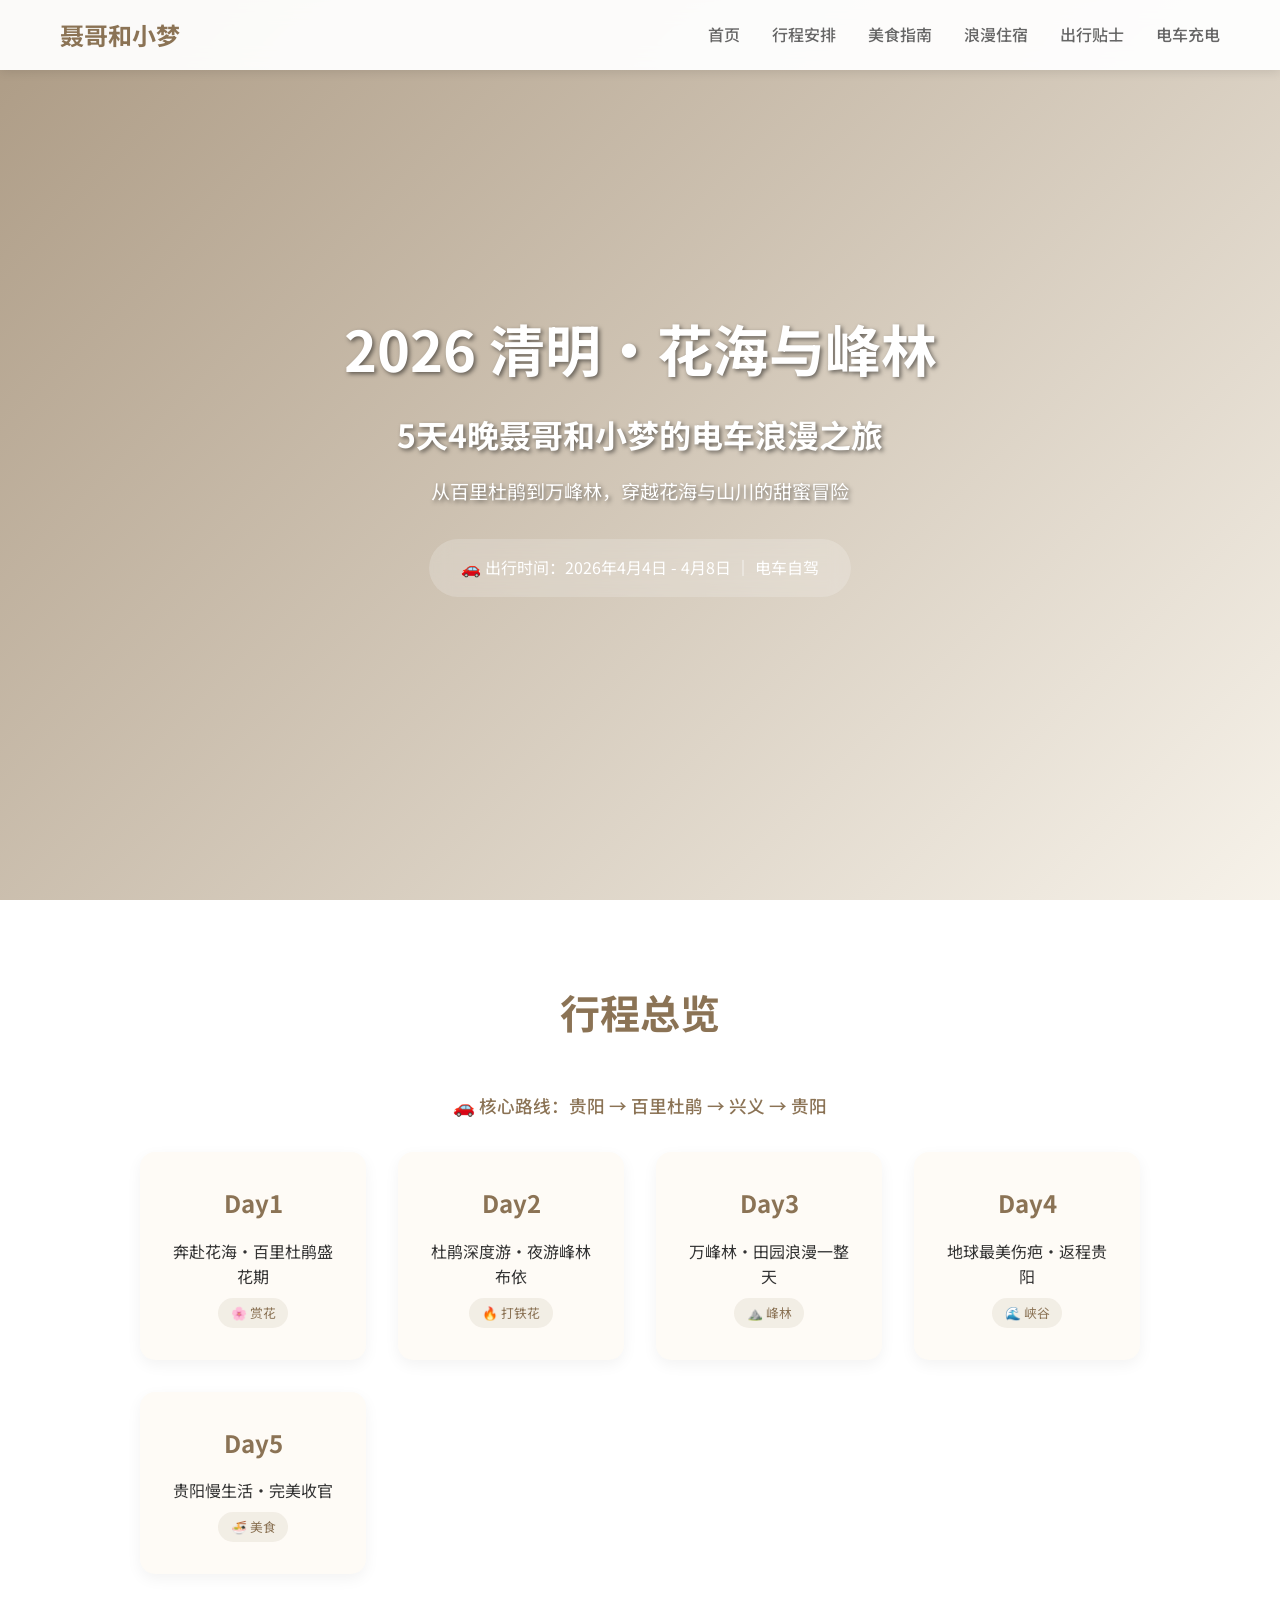
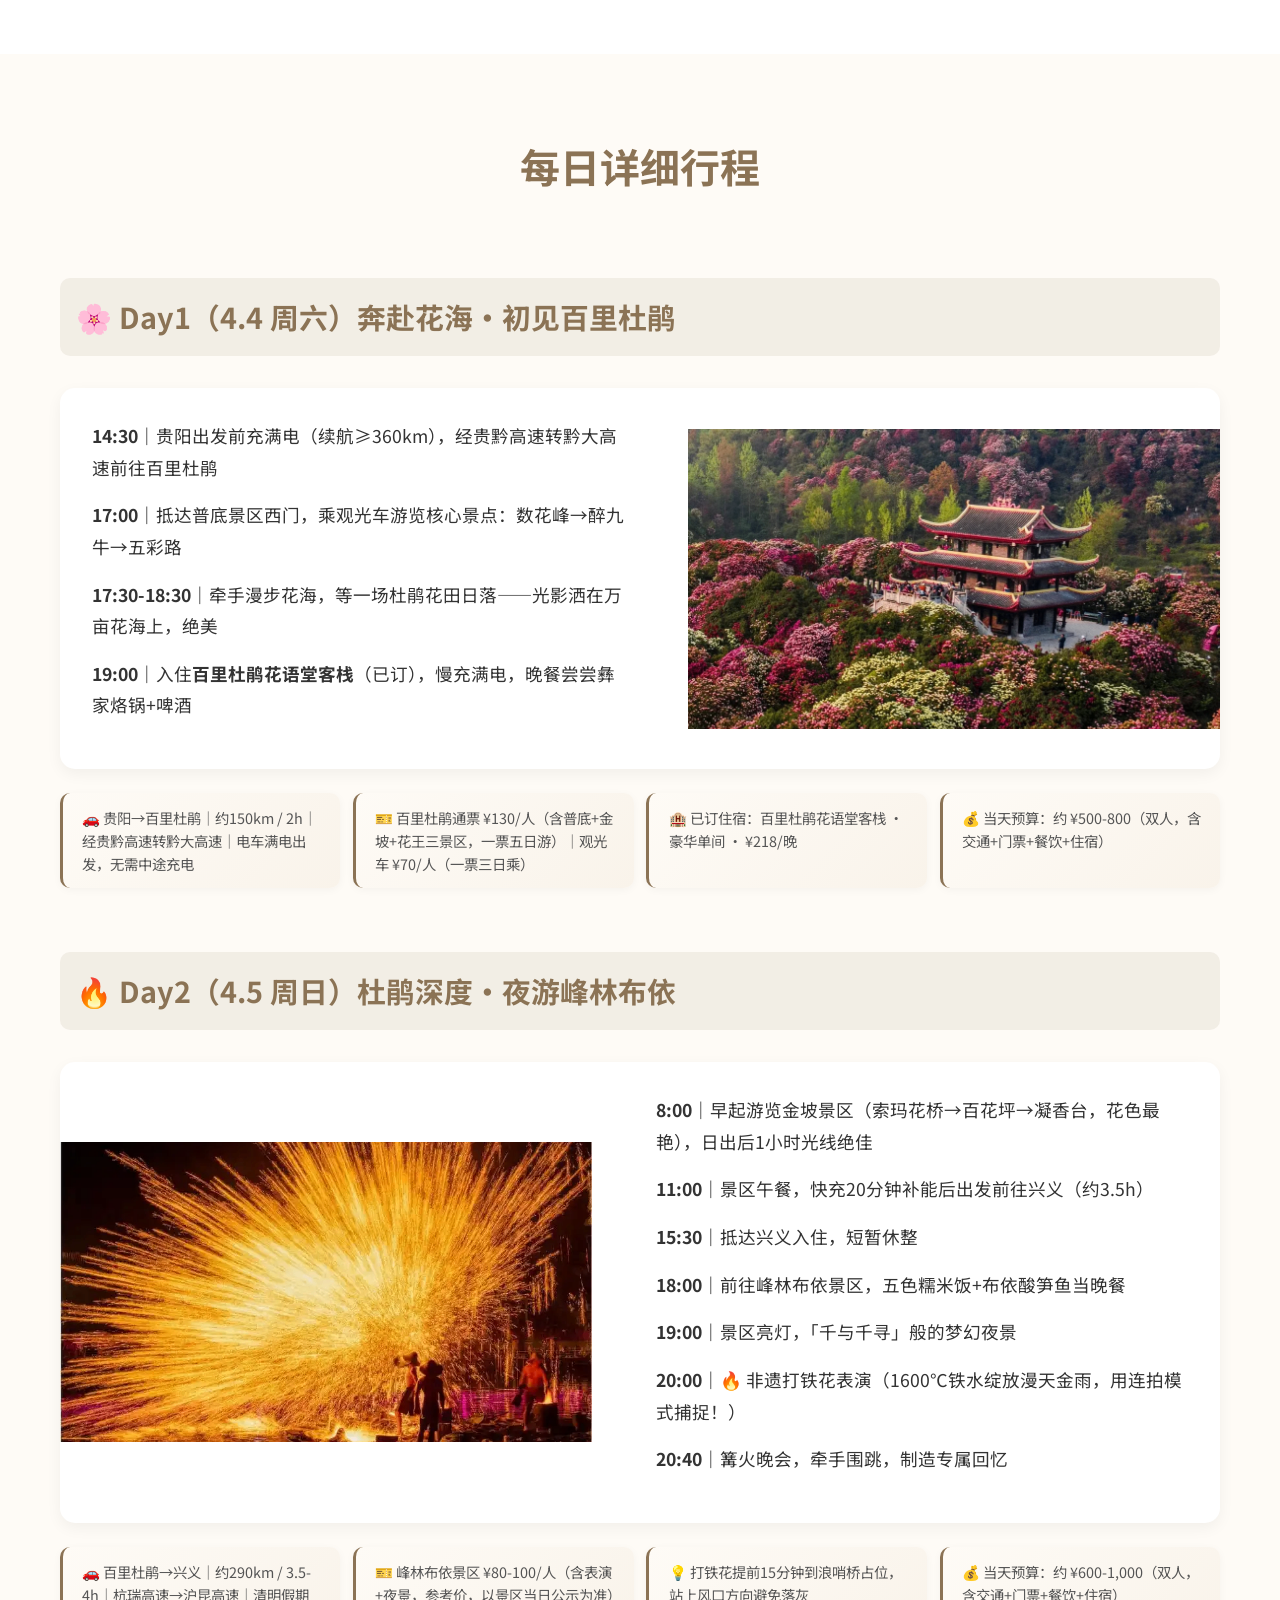
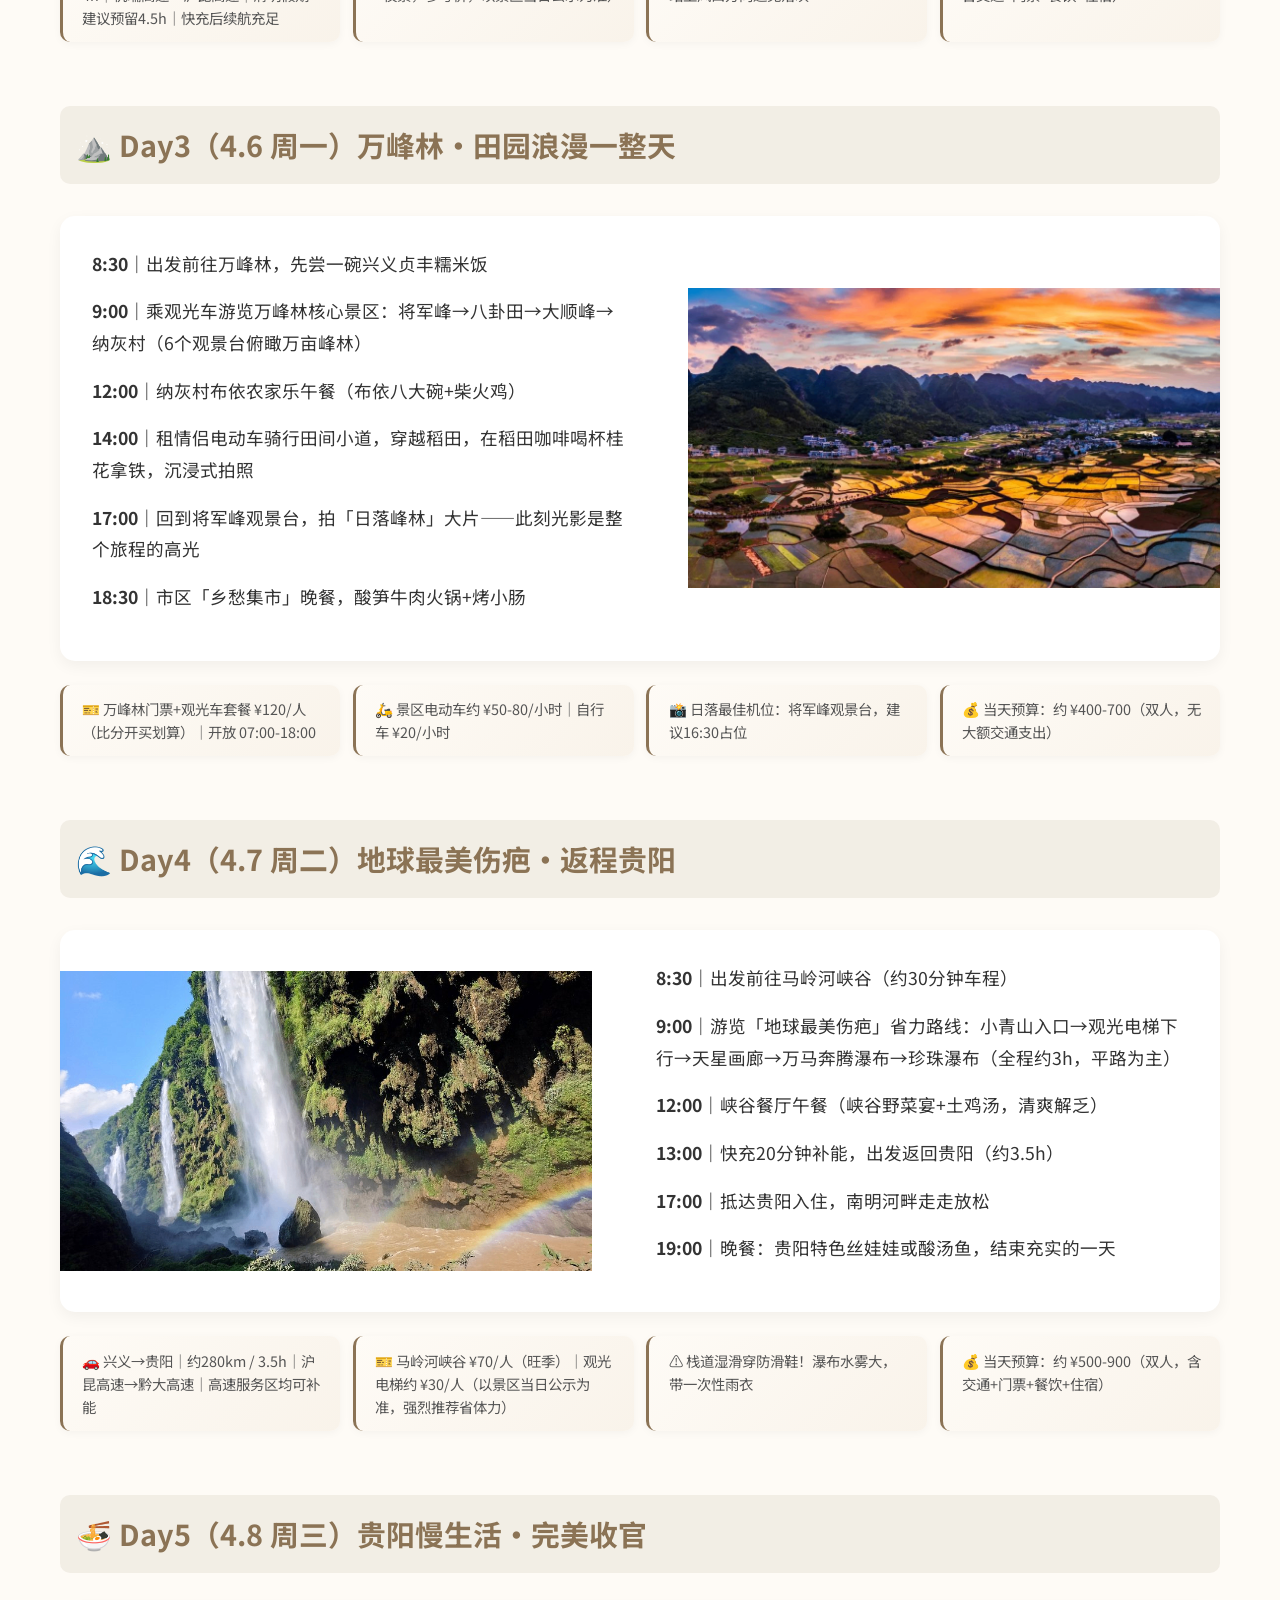
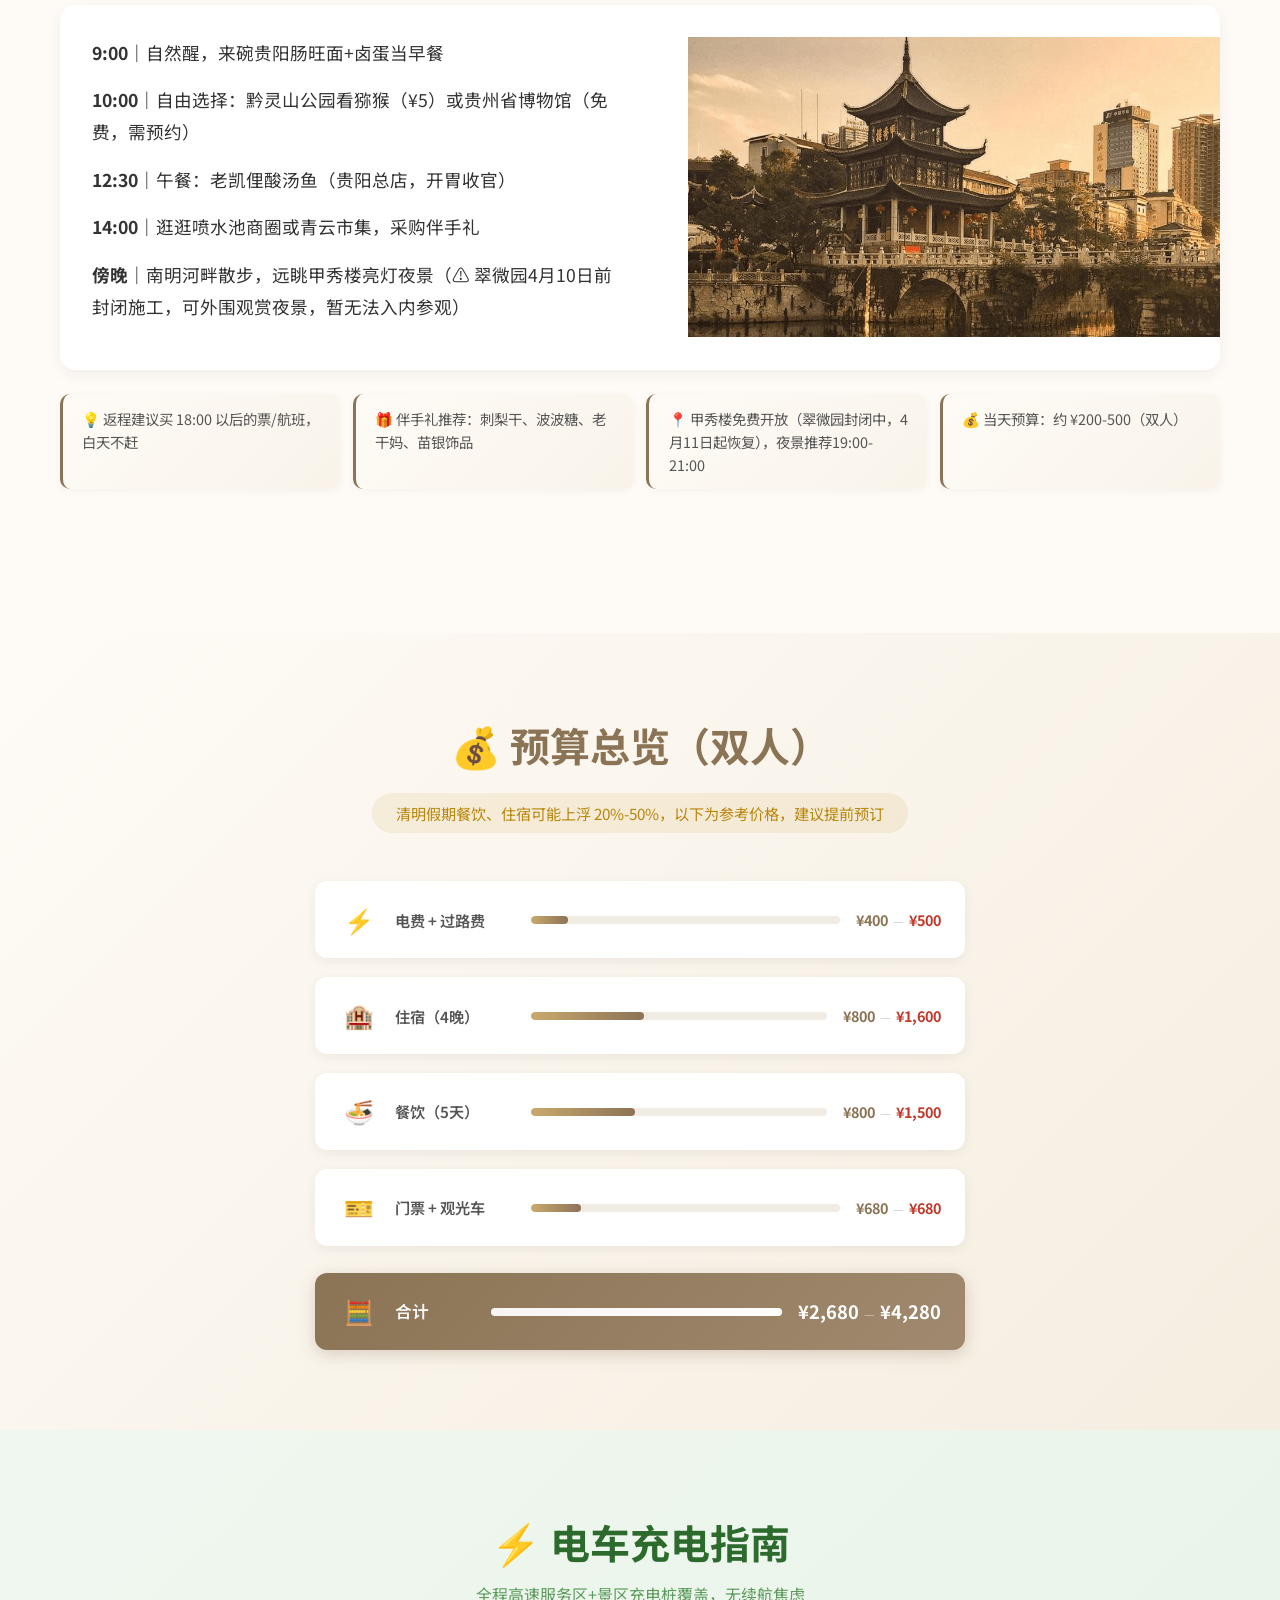
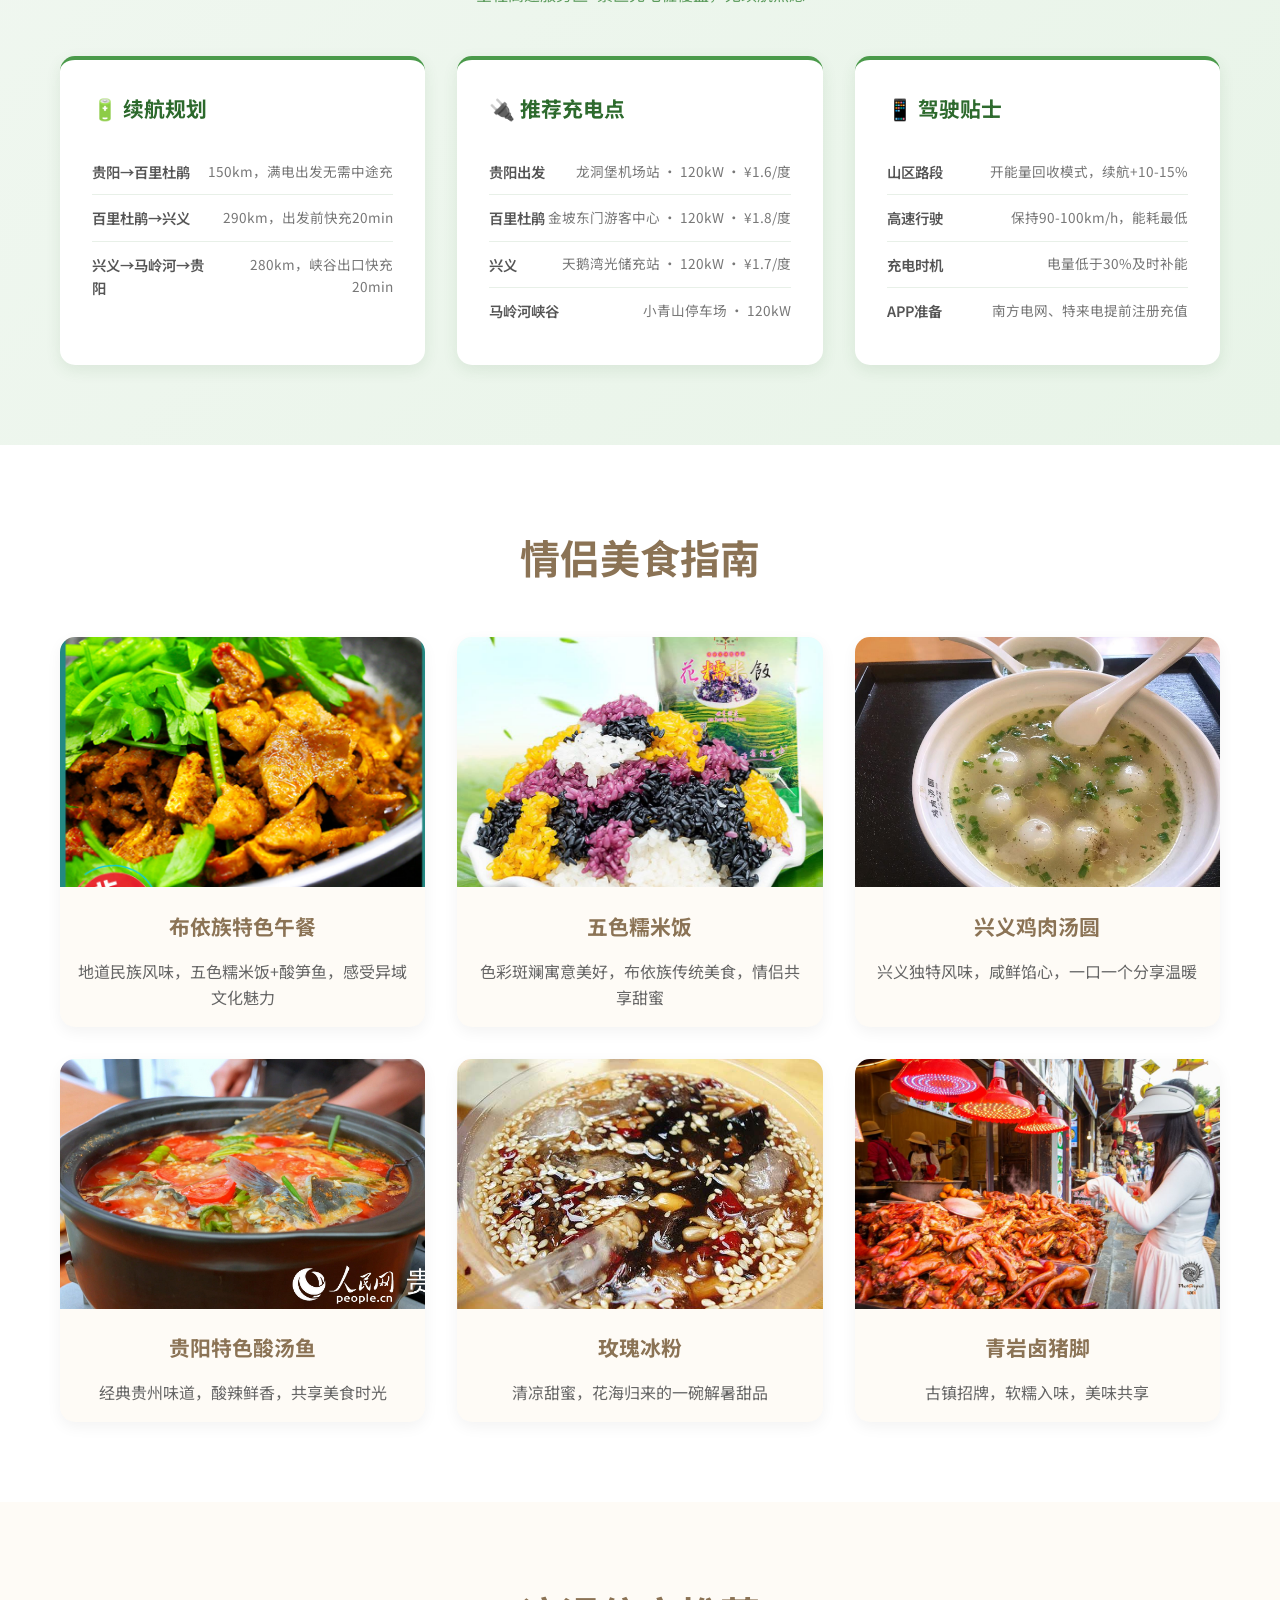
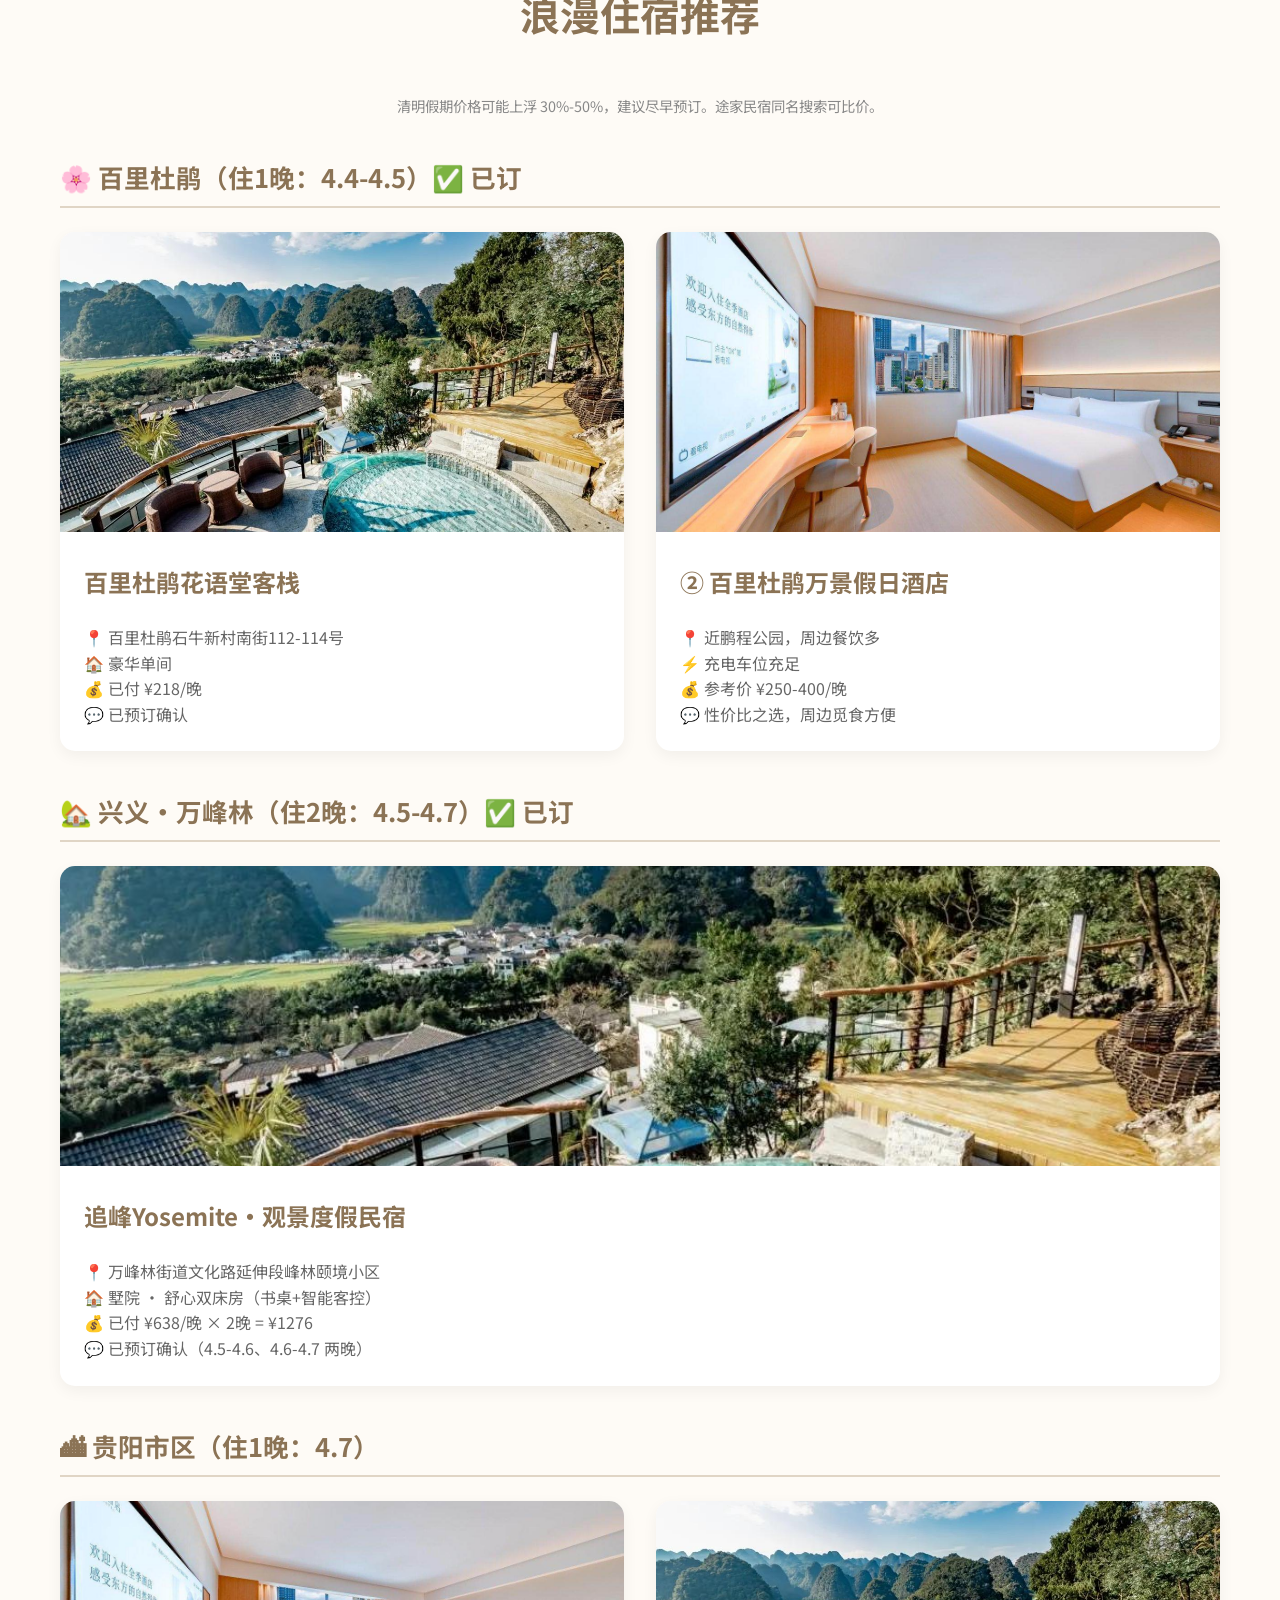
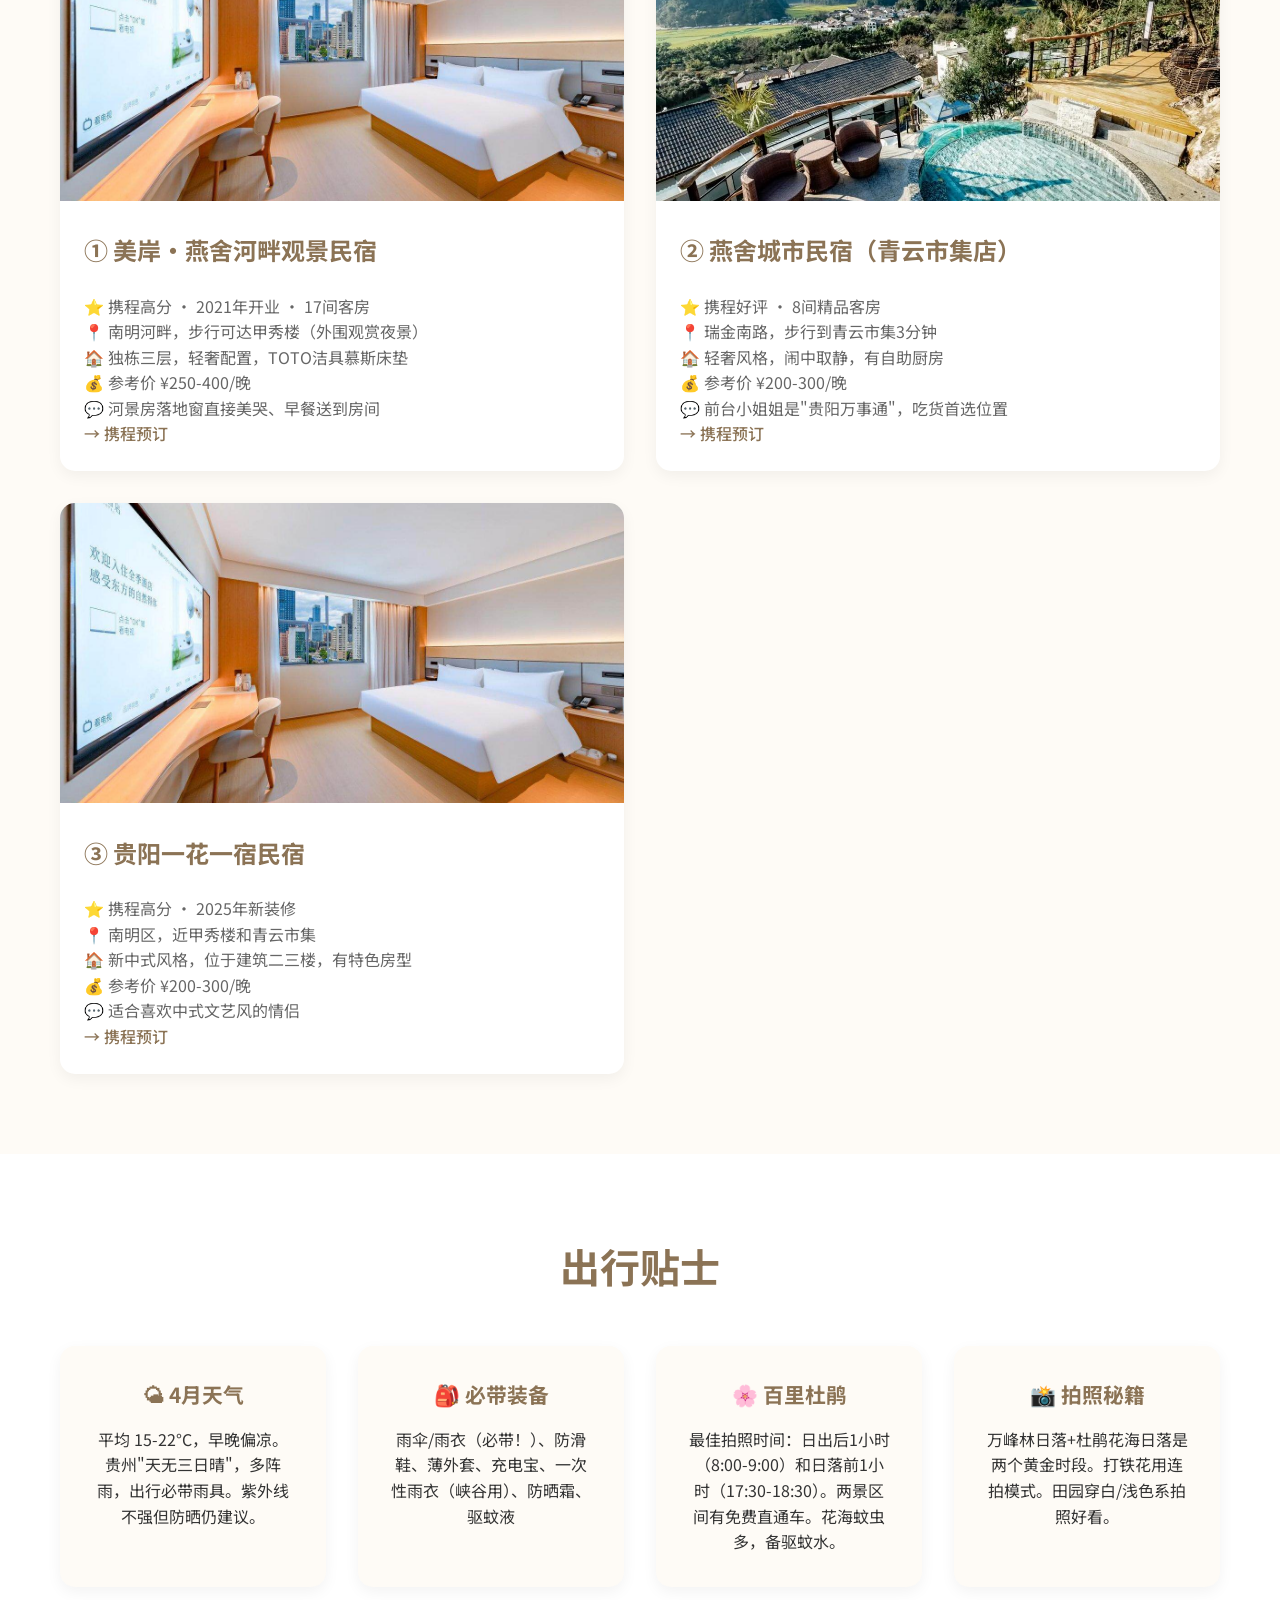
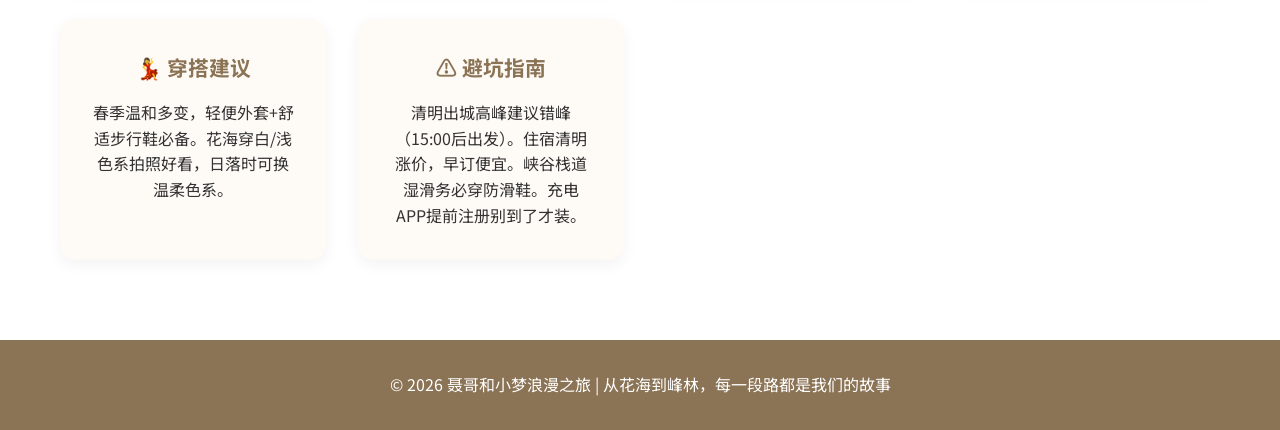
==== commit 8b38ed7c: "?????'????????????????????+ ????????osemite" ====
--- a/index.html
+++ b/index.html
@@ -1,531 +1,505 @@
-<!DOCTYPE html>
-<html lang="zh-CN">
-<head>
-    <meta charset="UTF-8">
-    <meta name="viewport" content="width=device-width, initial-scale=1.0">
-    <title>2026 清明・贵阳兴义 5天4晚情侣浪漫之旅</title>
-    <link rel="stylesheet" href="css/style.css">
-    <link href="https://fonts.googleapis.com/css2?family=Noto+Sans+SC:wght@300;400;500;700&display=swap" rel="stylesheet">
-</head>
-<body>
-    <!-- 导航栏 -->
-    <nav class="navbar">
-        <div class="nav-container">
-            <h1 class="nav-logo">聂哥和小梦</h1>
-            <ul class="nav-menu">
-                <li><a href="#home">首页</a></li>
-                <li><a href="#itinerary">行程安排</a></li>
-                <li><a href="#food">美食指南</a></li>
-                <li><a href="#accommodation">浪漫住宿</a></li>
-                <li><a href="#tips">出行贴士</a></li>
-                <li><a href="#ev-charging">电车充电</a></li>
-            </ul>
-        </div>
-    </nav>
-
-    <!-- 首页封面 -->
-    <section id="home" class="hero">
-        <div class="hero-content">
-            <h1>2026 清明・花海与峰林</h1>
-            <h2>5天4晚聂哥和小梦的电车浪漫之旅</h2>
-            <p>从百里杜鹃到万峰林，穿越花海与山川的甜蜜冒险</p>
-            <div class="date-info">
-                <span>🚗 出行时间：2026年4月4日 - 4月8日 ｜ 电车自驾</span>
-            </div>
-        </div>
-    </section>
-
-    <!-- 行程总览 -->
-    <section id="itinerary" class="itinerary-overview">
-        <div class="container">
-            <h2>行程总览</h2>
-            <p class="route-line">🚗 核心路线：贵阳 → 百里杜鹃 → 兴义 → 贵阳</p>
-            <div class="overview-cards">
-                <div class="overview-card">
-                    <h3>Day1</h3>
-                    <p>奔赴花海・百里杜鹃盛花期</p>
-                    <span class="card-tag">🌸 赏花</span>
-                </div>
-                <div class="overview-card">
-                    <h3>Day2</h3>
-                    <p>杜鹃深度游・夜游峰林布依</p>
-                    <span class="card-tag">🔥 打铁花</span>
-                </div>
-                <div class="overview-card">
-                    <h3>Day3</h3>
-                    <p>万峰林・田园浪漫一整天</p>
-                    <span class="card-tag">⛰️ 峰林</span>
-                </div>
-                <div class="overview-card">
-                    <h3>Day4</h3>
-                    <p>地球最美伤疤・返程贵阳</p>
-                    <span class="card-tag">🌊 峡谷</span>
-                </div>
-                <div class="overview-card">
-                    <h3>Day5</h3>
-                    <p>贵阳慢生活・完美收官</p>
-                    <span class="card-tag">🍜 美食</span>
-                </div>
-            </div>
-        </div>
-    </section>
-
-    <!-- 详细行程 -->
-    <section class="detailed-itinerary">
-        <div class="container">
-            <h2>每日详细行程</h2>
-            
-            <!-- Day 1 -->
-            <div class="day-section">
-                <h3>🌸 Day1（4.4 周六）奔赴花海・初见百里杜鹃</h3>
-                <div class="day-content">
-                    <div class="day-text">
-                        <p><strong>14:30｜</strong>贵阳出发前充满电（续航≥360km），经贵黔高速转黔大高速前往百里杜鹃</p>
-                        <p><strong>17:00｜</strong>抵达普底景区西门，乘观光车游览核心景点：数花峰→醉九牛→五彩路</p>
-                        <p><strong>17:30-18:30｜</strong>牵手漫步花海，等一场杜鹃花田日落——光影洒在万亩花海上，绝美</p>
-                        <p><strong>19:00｜</strong>入住景区附近酒店，慢充满电，晚餐尝尝彝家烙锅+啤酒</p>
-                    </div>
-                    <div class="day-image">
-                        <img src="images/day1.jpg" alt="百里杜鹃花海">
-                    </div>
-                </div>
-                <div class="day-info">
-                    <div class="info-item">🚗 贵阳→百里杜鹃｜约150km / 2h｜经贵黔高速转黔大高速｜电车满电出发，无需中途充电</div>
-                    <div class="info-item">🎫 百里杜鹃通票 ¥130/人（含普底+金坡+花王三景区，一票五日游）｜观光车 ¥70/人（一票三日乘）</div>
-                    <div class="info-item">🏨 推荐住宿：万枫酒店（近西门，有充电桩）或万景假日酒店</div>
-                    <div class="info-item">💰 当天预算：约 ¥500-800（双人，含交通+门票+餐饮+住宿）</div>
-                </div>
-            </div>
-            
-            <!-- Day 2 -->
-            <div class="day-section">
-                <h3>🔥 Day2（4.5 周日）杜鹃深度・夜游峰林布依</h3>
-                <div class="day-content">
-                    <div class="day-image">
-                        <img src="images/day2.jpg" alt="峰林布依夜景">
-                    </div>
-                    <div class="day-text">
-                        <p><strong>8:00｜</strong>早起游览金坡景区（索玛花桥→百花坪→凝香台，花色最艳），日出后1小时光线绝佳</p>
-                        <p><strong>11:00｜</strong>景区午餐，快充20分钟补能后出发前往兴义（约3.5h）</p>
-                        <p><strong>15:30｜</strong>抵达兴义入住，短暂休整</p>
-                        <p><strong>18:00｜</strong>前往峰林布依景区，五色糯米饭+布依酸笋鱼当晚餐</p>
-                        <p><strong>19:00｜</strong>景区亮灯，「千与千寻」般的梦幻夜景</p>
-                        <p><strong>20:00｜</strong>🔥 非遗打铁花表演（1600℃铁水绽放漫天金雨，用连拍模式捕捉！）</p>
-                        <p><strong>20:40｜</strong>篝火晚会，牵手围跳，制造专属回忆</p>
-                    </div>
-                </div>
-                <div class="day-info">
-                    <div class="info-item">🚗 百里杜鹃→兴义｜约290km / 3.5-4h｜杭瑞高速→沪昆高速｜清明假期建议预留4.5h｜快充后续航充足</div>
-                    <div class="info-item">🎫 峰林布依景区 ¥80-100/人（含表演+夜景，参考价，以景区当日公示为准）</div>
-                    <div class="info-item">💡 打铁花提前15分钟到浪哨桥占位，站上风口方向避免落灰</div>
-                    <div class="info-item">💰 当天预算：约 ¥600-1,000（双人，含交通+门票+餐饮+住宿）</div>
-                </div>
-            </div>
-            
-            <!-- Day 3 -->
-            <div class="day-section">
-                <h3>⛰️ Day3（4.6 周一）万峰林・田园浪漫一整天</h3>
-                <div class="day-content">
-                    <div class="day-text">
-                        <p><strong>8:30｜</strong>出发前往万峰林，先尝一碗兴义贞丰糯米饭</p>
-                        <p><strong>9:00｜</strong>乘观光车游览万峰林核心景区：将军峰→八卦田→大顺峰→纳灰村（6个观景台俯瞰万亩峰林）</p>
-                        <p><strong>12:00｜</strong>纳灰村布依农家乐午餐（布依八大碗+柴火鸡）</p>
-                        <p><strong>14:00｜</strong>租情侣电动车骑行田间小道，穿越稻田，在稻田咖啡喝杯桂花拿铁，沉浸式拍照</p>
-                        <p><strong>17:00｜</strong>回到将军峰观景台，拍「日落峰林」大片——此刻光影是整个旅程的高光</p>
-                        <p><strong>18:30｜</strong>市区「乡愁集市」晚餐，酸笋牛肉火锅+烤小肠</p>
-                    </div>
-                    <div class="day-image">
-                        <img src="images/day3.jpg" alt="万峰林田园">
-                    </div>
-                </div>
-                <div class="day-info">
-                    <div class="info-item">🎫 万峰林门票+观光车套餐 ¥120/人（比分开买划算）｜开放 07:00-18:00</div>
-                    <div class="info-item">🛵 景区电动车约 ¥50-80/小时｜自行车 ¥20/小时</div>
-                    <div class="info-item">📸 日落最佳机位：将军峰观景台，建议16:30占位</div>
-                    <div class="info-item">💰 当天预算：约 ¥400-700（双人，无大额交通支出）</div>
-                </div>
-            </div>
-            
-            <!-- Day 4 -->
-            <div class="day-section">
-                <h3>🌊 Day4（4.7 周二）地球最美伤疤・返程贵阳</h3>
-                <div class="day-content">
-                    <div class="day-image">
-                        <img src="images/day4.jpg" alt="马岭河峡谷">
-                    </div>
-                    <div class="day-text">
-                        <p><strong>8:30｜</strong>出发前往马岭河峡谷（约30分钟车程）</p>
-                        <p><strong>9:00｜</strong>游览「地球最美伤疤」省力路线：小青山入口→观光电梯下行→天星画廊→万马奔腾瀑布→珍珠瀑布（全程约3h，平路为主）</p>
-                        <p><strong>12:00｜</strong>峡谷餐厅午餐（峡谷野菜宴+土鸡汤，清爽解乏）</p>
-                        <p><strong>13:00｜</strong>快充20分钟补能，出发返回贵阳（约3.5h）</p>
-                        <p><strong>17:00｜</strong>抵达贵阳入住，南明河畔走走放松</p>
-                        <p><strong>19:00｜</strong>晚餐：贵阳特色丝娃娃或酸汤鱼，结束充实的一天</p>
-                    </div>
-                </div>
-                <div class="day-info">
-                    <div class="info-item">🚗 兴义→贵阳｜约280km / 3.5h｜沪昆高速→黔大高速｜高速服务区均可补能</div>
-                    <div class="info-item">🎫 马岭河峡谷 ¥70/人（旺季）｜观光电梯约 ¥30/人（以景区当日公示为准，强烈推荐省体力）</div>
-                    <div class="info-item">⚠️ 栈道湿滑穿防滑鞋！瀑布水雾大，带一次性雨衣</div>
-                    <div class="info-item">💰 当天预算：约 ¥500-900（双人，含交通+门票+餐饮+住宿）</div>
-                </div>
-            </div>
-            
-            <!-- Day 5 -->
-            <div class="day-section">
-                <h3>🍜 Day5（4.8 周三）贵阳慢生活・完美收官</h3>
-                <div class="day-content">
-                    <div class="day-text">
-                        <p><strong>9:00｜</strong>自然醒，来碗贵阳肠旺面+卤蛋当早餐</p>
-                        <p><strong>10:00｜</strong>自由选择：黔灵山公园看猕猴（¥5）或贵州省博物馆（免费，需预约）</p>
-                        <p><strong>12:30｜</strong>午餐：老凯俚酸汤鱼（贵阳总店，开胃收官）</p>
-                        <p><strong>14:00｜</strong>逛逛喷水池商圈或青云市集，采购伴手礼</p>
-                        <p><strong>傍晚｜</strong>南明河畔散步，远眺甲秀楼亮灯夜景（⚠️ 翠微园4月10日前封闭施工，可外围观赏夜景，暂无法入内参观）</p>
-                    </div>
-                    <div class="day-image">
-                        <img src="images/day5.jpg" alt="贵阳城市风光">
-                    </div>
-                </div>
-                <div class="day-info">
-                    <div class="info-item">💡 返程建议买 18:00 以后的票/航班，白天不赶</div>
-                    <div class="info-item">🎁 伴手礼推荐：刺梨干、波波糖、老干妈、苗银饰品</div>
-                    <div class="info-item">📍 甲秀楼免费开放（翠微园封闭中，4月11日起恢复），夜景推荐19:00-21:00</div>
-                    <div class="info-item">💰 当天预算：约 ¥200-500（双人）</div>
-                </div>
-            </div>
-        </div>
-    </section>
-
-    <!-- 预算总览（放在行程之后） -->
-    <section class="budget-overview">
-        <div class="container">
-            <h2>💰 预算总览（双人）</h2>
-            <p class="budget-note">清明假期餐饮、住宿可能上浮 20%-50%，以下为参考价格，建议提前预订</p>
-            <div class="budget-cards">
-                <div class="budget-card">
-                    <div class="budget-icon">⚡</div>
-                    <div class="budget-label">电费 + 过路费</div>
-                    <div class="budget-bar">
-                        <div class="budget-bar-fill" style="width: 12%"></div>
-                    </div>
-                    <div class="budget-price">
-                        <span class="price-low">¥400</span>
-                        <span class="price-sep">—</span>
-                        <span class="price-high">¥500</span>
-                    </div>
-                </div>
-                <div class="budget-card">
-                    <div class="budget-icon">🏨</div>
-                    <div class="budget-label">住宿（4晚）</div>
-                    <div class="budget-bar">
-                        <div class="budget-bar-fill" style="width: 38%"></div>
-                    </div>
-                    <div class="budget-price">
-                        <span class="price-low">¥800</span>
-                        <span class="price-sep">—</span>
-                        <span class="price-high">¥1,600</span>
-                    </div>
-                </div>
-                <div class="budget-card">
-                    <div class="budget-icon">🍜</div>
-                    <div class="budget-label">餐饮（5天）</div>
-                    <div class="budget-bar">
-                        <div class="budget-bar-fill" style="width: 35%"></div>
-                    </div>
-                    <div class="budget-price">
-                        <span class="price-low">¥800</span>
-                        <span class="price-sep">—</span>
-                        <span class="price-high">¥1,500</span>
-                    </div>
-                </div>
-                <div class="budget-card">
-                    <div class="budget-icon">🎫</div>
-                    <div class="budget-label">门票 + 观光车</div>
-                    <div class="budget-bar">
-                        <div class="budget-bar-fill" style="width: 16%"></div>
-                    </div>
-                    <div class="budget-price">
-                        <span class="price-low">¥680</span>
-                        <span class="price-sep">—</span>
-                        <span class="price-high">¥680</span>
-                    </div>
-                </div>
-                <div class="budget-card budget-card-total">
-                    <div class="budget-icon">🧮</div>
-                    <div class="budget-label">合计</div>
-                    <div class="budget-bar">
-                        <div class="budget-bar-fill budget-bar-total" style="width: 100%"></div>
-                    </div>
-                    <div class="budget-price">
-                        <span class="price-total">¥2,680</span>
-                        <span class="price-sep">—</span>
-                        <span class="price-total">¥4,280</span>
-                    </div>
-                </div>
-            </div>
-        </div>
-    </section>
-
-    <!-- 电车充电指南 -->
-    <section id="ev-charging" class="ev-charging">
-        <div class="container">
-            <h2>⚡ 电车充电指南</h2>
-            <p class="ev-subtitle">全程高速服务区+景区充电桩覆盖，无续航焦虑</p>
-            
-            <div class="ev-cards">
-                <div class="ev-card">
-                    <h3>🔋 续航规划</h3>
-                    <div class="ev-route">
-                        <div class="ev-route-item">
-                            <span class="ev-label">贵阳→百里杜鹃</span>
-                            <span class="ev-value">150km，满电出发无需中途充</span>
-                        </div>
-                        <div class="ev-route-item">
-                            <span class="ev-label">百里杜鹃→兴义</span>
-                            <span class="ev-value">290km，出发前快充20min</span>
-                        </div>
-                        <div class="ev-route-item">
-                            <span class="ev-label">兴义→马岭河→贵阳</span>
-                            <span class="ev-value">280km，峡谷出口快充20min</span>
-                        </div>
-                    </div>
-                </div>
-                <div class="ev-card">
-                    <h3>🔌 推荐充电点</h3>
-                    <div class="ev-route">
-                        <div class="ev-route-item">
-                            <span class="ev-label">贵阳出发</span>
-                            <span class="ev-value">龙洞堡机场站 · 120kW · ¥1.6/度</span>
-                        </div>
-                        <div class="ev-route-item">
-                            <span class="ev-label">百里杜鹃</span>
-                            <span class="ev-value">金坡东门游客中心 · 120kW · ¥1.8/度</span>
-                        </div>
-                        <div class="ev-route-item">
-                            <span class="ev-label">兴义</span>
-                            <span class="ev-value">天鹅湾光储充站 · 120kW · ¥1.7/度</span>
-                        </div>
-                        <div class="ev-route-item">
-                            <span class="ev-label">马岭河峡谷</span>
-                            <span class="ev-value">小青山停车场 · 120kW</span>
-                        </div>
-                    </div>
-                </div>
-                <div class="ev-card">
-                    <h3>📱 驾驶贴士</h3>
-                    <div class="ev-route">
-                        <div class="ev-route-item">
-                            <span class="ev-label">山区路段</span>
-                            <span class="ev-value">开能量回收模式，续航+10-15%</span>
-                        </div>
-                        <div class="ev-route-item">
-                            <span class="ev-label">高速行驶</span>
-                            <span class="ev-value">保持90-100km/h，能耗最低</span>
-                        </div>
-                        <div class="ev-route-item">
-                            <span class="ev-label">充电时机</span>
-                            <span class="ev-value">电量低于30%及时补能</span>
-                        </div>
-                        <div class="ev-route-item">
-                            <span class="ev-label">APP准备</span>
-                            <span class="ev-value">南方电网、特来电提前注册充值</span>
-                        </div>
-                    </div>
-                </div>
-            </div>
-        </div>
-    </section>
-
-    <!-- 美食指南 -->
-    <section id="food" class="food-guide">
-        <div class="container">
-            <h2>情侣美食指南</h2>
-            <div class="food-grid">
-                <div class="food-item">
-                    <img src="images/food1.jpg" alt="布依族特色午餐">
-                    <h3>布依族特色午餐</h3>
-                    <p>地道民族风味，五色糯米饭+酸笋鱼，感受异域文化魅力</p>
-                </div>
-                <div class="food-item">
-                    <img src="images/food2.jpg" alt="五色糯米饭">
-                    <h3>五色糯米饭</h3>
-                    <p>色彩斑斓寓意美好，布依族传统美食，情侣共享甜蜜</p>
-                </div>
-                <div class="food-item">
-                    <img src="images/food3.jpg" alt="兴义鸡肉汤圆">
-                    <h3>兴义鸡肉汤圆</h3>
-                    <p>兴义独特风味，咸鲜馅心，一口一个分享温暖</p>
-                </div>
-                <div class="food-item">
-                    <img src="images/food4.jpg" alt="贵阳酸汤鱼">
-                    <h3>贵阳特色酸汤鱼</h3>
-                    <p>经典贵州味道，酸辣鲜香，共享美食时光</p>
-                </div>
-                <div class="food-item">
-                    <img src="images/food5.jpg" alt="玫瑰冰粉">
-                    <h3>玫瑰冰粉</h3>
-                    <p>清凉甜蜜，花海归来的一碗解暑甜品</p>
-                </div>
-                <div class="food-item">
-                    <img src="images/food6.jpg" alt="青岩卤猪脚">
-                    <h3>青岩卤猪脚</h3>
-                    <p>古镇招牌，软糯入味，美味共享</p>
-                </div>
-            </div>
-        </div>
-    </section>
-
-    <!-- 住宿推荐 -->
-    <section id="accommodation" class="accommodation">
-        <div class="container">
-            <h2>浪漫住宿推荐</h2>
-            <p class="accommodation-note">清明假期价格可能上浮 30%-50%，建议尽早预订。途家民宿同名搜索可比价。</p>
-
-            <h3 class="accom-subtitle">🌸 百里杜鹃（住1晚：4.4）</h3>
-            <div class="accommodation-grid">
-                <div class="accommodation-item">
-                    <img src="images/lodge1.jpg" alt="万枫酒店">
-                    <h3>① 越秀万豪万枫酒店</h3>
-                    <p>
-                    📍 距普底景区西门2km，出行方便<br>
-                    ⚡ 配备14个充电桩（1.88元/度），overnight慢充满电<br>
-                    💰 参考价 ¥300-500/晚（清明可能上浮）<br>
-                    💬 适合电车自驾，住一晚顺便充满电
-                    </p>
-                </div>
-                <div class="accommodation-item">
-                    <img src="images/lodge2.jpg" alt="万景假日酒店">
-                    <h3>② 百里杜鹃万景假日酒店</h3>
-                    <p>
-                    📍 近鹏程公园，周边餐饮多<br>
-                    ⚡ 充电车位充足<br>
-                    💰 参考价 ¥250-400/晚<br>
-                    💬 性价比之选，周边觅食方便
-                    </p>
-                </div>
-            </div>
-
-            <h3 class="accom-subtitle">🏡 兴义·万峰林（住2晚：4.5-4.6）</h3>
-            <div class="accommodation-grid">
-                <div class="accommodation-item">
-                    <img src="images/lodge1.jpg" alt="繁花逸境FunHouse">
-                    <h3>① 繁花逸境·FunHouse（八卦田店）</h3>
-                    <p>
-                    ⭐ 携程 4.8分 · 2023年新开业<br>
-                    📍 万峰林景区内，出门即八卦田<br>
-                    🏠 有复式房型可选，180°落地窗直面峰林<br>
-                    💰 参考价 ¥200-350/晚（淡季有免费升级）<br>
-                    💬 住客评价：服务天花板、早餐好吃、免费接送<br>
-                    <a href="https://hotels.ctrip.com/hotels/110856019.html" target="_blank">→ 携程预订</a>
-                    </p>
-                </div>
-                <div class="accommodation-item">
-                    <img src="images/lodge2.jpg" alt="三度民宿">
-                    <h3>② 万峰林三度民宿</h3>
-                    <p>
-                    ⭐ 携程 4.9分（超高评价）· 2021年开业<br>
-                    📍 万峰林风景区纳录村，离景区近<br>
-                    🏠 6间客房，大房间，有猫咪狗狗<br>
-                    💰 参考价 ¥200-300/晚<br>
-                    💬 住客评价：早餐"名不虚传"、老板超热情、自酿桑葚酒<br>
-                    <a href="https://hotels.ctrip.com/hotels/80583497.html" target="_blank">→ 携程预订</a>
-                    </p>
-                </div>
-                <div class="accommodation-item">
-                    <img src="images/lodge1.jpg" alt="捌舍民宿">
-                    <h3>③ 万峰林捌舍民宿</h3>
-                    <p>
-                    ⭐ 携程高分 · 2018年开业<br>
-                    📍 万峰林景区下纳灰村<br>
-                    🏠 布依族传统院落改建，美式田园+复古风<br>
-                    💰 参考价 ¥180-280/晚<br>
-                    💬 集酒吧、住宿、休闲、观景于一体，适合情侣氛围<br>
-                    <a href="https://hotels.ctrip.com/hotels/15154300.html" target="_blank">→ 携程预订</a>
-                    </p>
-                </div>
-            </div>
-
-            <h3 class="accom-subtitle">🏙 贵阳市区（住1晚：4.7）</h3>
-            <div class="accommodation-grid">
-                <div class="accommodation-item">
-                    <img src="images/lodge2.jpg" alt="美岸·燕舍">
-                    <h3>① 美岸·燕舍河畔观景民宿</h3>
-                    <p>
-                    ⭐ 携程高分 · 2021年开业 · 17间客房<br>
-                    📍 南明河畔，步行可达甲秀楼（外围观赏夜景）<br>
-                    🏠 独栋三层，轻奢配置，TOTO洁具慕斯床垫<br>
-                    💰 参考价 ¥250-400/晚<br>
-                    💬 河景房落地窗直接美哭、早餐送到房间<br>
-                    <a href="https://hotels.ctrip.com/hotels/45052036.html" target="_blank">→ 携程预订</a>
-                    </p>
-                </div>
-                <div class="accommodation-item">
-                    <img src="images/lodge1.jpg" alt="燕舍城市民宿">
-                    <h3>② 燕舍城市民宿（青云市集店）</h3>
-                    <p>
-                    ⭐ 携程好评 · 8间精品客房<br>
-                    📍 瑞金南路，步行到青云市集3分钟<br>
-                    🏠 轻奢风格，闹中取静，有自助厨房<br>
-                    💰 参考价 ¥200-300/晚<br>
-                    💬 前台小姐姐是"贵阳万事通"，吃货首选位置<br>
-                    <a href="https://hotels.ctrip.com/hotels/18012568.html" target="_blank">→ 携程预订</a>
-                    </p>
-                </div>
-                <div class="accommodation-item">
-                    <img src="images/lodge2.jpg" alt="一花一宿">
-                    <h3>③ 贵阳一花一宿民宿</h3>
-                    <p>
-                    ⭐ 携程高分 · 2025年新装修<br>
-                    📍 南明区，近甲秀楼和青云市集<br>
-                    🏠 新中式风格，位于建筑二三楼，有特色房型<br>
-                    💰 参考价 ¥200-300/晚<br>
-                    💬 适合喜欢中式文艺风的情侣<br>
-                    <a href="https://hotels.ctrip.com/hotel/29193967.html" target="_blank">→ 携程预订</a>
-                    </p>
-                </div>
-            </div>
-        </div>
-    </section>
-
-    <!-- 出行贴士 -->
-    <section id="tips" class="travel-tips">
-        <div class="container">
-            <h2>出行贴士</h2>
-            <div class="tips-grid">
-                <div class="tip-item">
-                    <h3>🌤 4月天气</h3>
-                    <p>平均 15-22°C，早晚偏凉。贵州"天无三日晴"，多阵雨，出行必带雨具。紫外线不强但防晒仍建议。</p>
-                </div>
-                <div class="tip-item">
-                    <h3>🎒 必带装备</h3>
-                    <p>雨伞/雨衣（必带！）、防滑鞋、薄外套、充电宝、一次性雨衣（峡谷用）、防晒霜、驱蚊液</p>
-                </div>
-                <div class="tip-item">
-                    <h3>🌸 百里杜鹃</h3>
-                    <p>最佳拍照时间：日出后1小时（8:00-9:00）和日落前1小时（17:30-18:30）。两景区间有免费直通车。花海蚊虫多，备驱蚊水。</p>
-                </div>
-                <div class="tip-item">
-                    <h3>📸 拍照秘籍</h3>
-                    <p>万峰林日落+杜鹃花海日落是两个黄金时段。打铁花用连拍模式。田园穿白/浅色系拍照好看。</p>
-                </div>
-                <div class="tip-item">
-                    <h3>💃 穿搭建议</h3>
-                    <p>春季温和多变，轻便外套+舒适步行鞋必备。花海穿白/浅色系拍照好看，日落时可换温柔色系。</p>
-                </div>
-                <div class="tip-item">
-                    <h3>⚠️ 避坑指南</h3>
-                    <p>清明出城高峰建议错峰（15:00后出发）。住宿清明涨价，早订便宜。峡谷栈道湿滑务必穿防滑鞋。充电APP提前注册别到了才装。</p>
-                </div>
-            </div>
-        </div>
-    </section>
-
-    <!-- 页脚 -->
-    <footer class="footer">
-        <div class="container">
-            <p>© 2026 聂哥和小梦浪漫之旅 | 从花海到峰林，每一段路都是我们的故事</p>
-        </div>
-    </footer>
-
-    <script src="js/script.js"></script>
-</body>
+<!DOCTYPE html>
+<html lang="zh-CN">
+<head>
+    <meta charset="UTF-8">
+    <meta name="viewport" content="width=device-width, initial-scale=1.0">
+    <title>2026 清明・贵阳兴义 5天4晚情侣浪漫之旅</title>
+    <link rel="stylesheet" href="css/style.css">
+    <link href="https://fonts.googleapis.com/css2?family=Noto+Sans+SC:wght@300;400;500;700&display=swap" rel="stylesheet">
+</head>
+<body>
+    <!-- 导航栏 -->
+    <nav class="navbar">
+        <div class="nav-container">
+            <h1 class="nav-logo">聂哥和小梦</h1>
+            <ul class="nav-menu">
+                <li><a href="#home">首页</a></li>
+                <li><a href="#itinerary">行程安排</a></li>
+                <li><a href="#food">美食指南</a></li>
+                <li><a href="#accommodation">浪漫住宿</a></li>
+                <li><a href="#tips">出行贴士</a></li>
+                <li><a href="#ev-charging">电车充电</a></li>
+            </ul>
+        </div>
+    </nav>
+
+    <!-- 首页封面 -->
+    <section id="home" class="hero">
+        <div class="hero-content">
+            <h1>2026 清明・花海与峰林</h1>
+            <h2>5天4晚聂哥和小梦的电车浪漫之旅</h2>
+            <p>从百里杜鹃到万峰林，穿越花海与山川的甜蜜冒险</p>
+            <div class="date-info">
+                <span>🚗 出行时间：2026年4月4日 - 4月8日 ｜ 电车自驾</span>
+            </div>
+        </div>
+    </section>
+
+    <!-- 行程总览 -->
+    <section id="itinerary" class="itinerary-overview">
+        <div class="container">
+            <h2>行程总览</h2>
+            <p class="route-line">🚗 核心路线：贵阳 → 百里杜鹃 → 兴义 → 贵阳</p>
+            <div class="overview-cards">
+                <div class="overview-card">
+                    <h3>Day1</h3>
+                    <p>奔赴花海・百里杜鹃盛花期</p>
+                    <span class="card-tag">🌸 赏花</span>
+                </div>
+                <div class="overview-card">
+                    <h3>Day2</h3>
+                    <p>杜鹃深度游・夜游峰林布依</p>
+                    <span class="card-tag">🔥 打铁花</span>
+                </div>
+                <div class="overview-card">
+                    <h3>Day3</h3>
+                    <p>万峰林・田园浪漫一整天</p>
+                    <span class="card-tag">⛰️ 峰林</span>
+                </div>
+                <div class="overview-card">
+                    <h3>Day4</h3>
+                    <p>地球最美伤疤・返程贵阳</p>
+                    <span class="card-tag">🌊 峡谷</span>
+                </div>
+                <div class="overview-card">
+                    <h3>Day5</h3>
+                    <p>贵阳慢生活・完美收官</p>
+                    <span class="card-tag">🍜 美食</span>
+                </div>
+            </div>
+        </div>
+    </section>
+
+    <!-- 详细行程 -->
+    <section class="detailed-itinerary">
+        <div class="container">
+            <h2>每日详细行程</h2>
+            
+            <!-- Day 1 -->
+            <div class="day-section">
+                <h3>🌸 Day1（4.4 周六）奔赴花海・初见百里杜鹃</h3>
+                <div class="day-content">
+                    <div class="day-text">
+                        <p><strong>14:30｜</strong>贵阳出发前充满电（续航≥360km），经贵黔高速转黔大高速前往百里杜鹃</p>
+                        <p><strong>17:00｜</strong>抵达普底景区西门，乘观光车游览核心景点：数花峰→醉九牛→五彩路</p>
+                        <p><strong>17:30-18:30｜</strong>牵手漫步花海，等一场杜鹃花田日落——光影洒在万亩花海上，绝美</p>
+                        <p><strong>19:00｜</strong>入住<strong>百里杜鹃花语堂客栈</strong>（已订），慢充满电，晚餐尝尝彝家烙锅+啤酒</p>
+                    </div>
+                    <div class="day-image">
+                        <img src="images/day1.jpg" alt="百里杜鹃花海">
+                    </div>
+                </div>
+                <div class="day-info">
+                    <div class="info-item">🚗 贵阳→百里杜鹃｜约150km / 2h｜经贵黔高速转黔大高速｜电车满电出发，无需中途充电</div>
+                    <div class="info-item">🎫 百里杜鹃通票 ¥130/人（含普底+金坡+花王三景区，一票五日游）｜观光车 ¥70/人（一票三日乘）</div>
+                    <div class="info-item">🏨 已订住宿：百里杜鹃花语堂客栈 · 豪华单间 · ¥218/晚</div>
+                    <div class="info-item">💰 当天预算：约 ¥500-800（双人，含交通+门票+餐饮+住宿）</div>
+                </div>
+            </div>
+            
+            <!-- Day 2 -->
+            <div class="day-section">
+                <h3>🔥 Day2（4.5 周日）杜鹃深度・夜游峰林布依</h3>
+                <div class="day-content">
+                    <div class="day-image">
+                        <img src="images/day2.jpg" alt="峰林布依夜景">
+                    </div>
+                    <div class="day-text">
+                        <p><strong>8:00｜</strong>早起游览金坡景区（索玛花桥→百花坪→凝香台，花色最艳），日出后1小时光线绝佳</p>
+                        <p><strong>11:00｜</strong>景区午餐，快充20分钟补能后出发前往兴义（约3.5h）</p>
+                        <p><strong>15:30｜</strong>抵达兴义入住，短暂休整</p>
+                        <p><strong>18:00｜</strong>前往峰林布依景区，五色糯米饭+布依酸笋鱼当晚餐</p>
+                        <p><strong>19:00｜</strong>景区亮灯，「千与千寻」般的梦幻夜景</p>
+                        <p><strong>20:00｜</strong>🔥 非遗打铁花表演（1600℃铁水绽放漫天金雨，用连拍模式捕捉！）</p>
+                        <p><strong>20:40｜</strong>篝火晚会，牵手围跳，制造专属回忆</p>
+                    </div>
+                </div>
+                <div class="day-info">
+                    <div class="info-item">🚗 百里杜鹃→兴义｜约290km / 3.5-4h｜杭瑞高速→沪昆高速｜清明假期建议预留4.5h｜快充后续航充足</div>
+                    <div class="info-item">🎫 峰林布依景区 ¥80-100/人（含表演+夜景，参考价，以景区当日公示为准）</div>
+                    <div class="info-item">💡 打铁花提前15分钟到浪哨桥占位，站上风口方向避免落灰</div>
+                    <div class="info-item">💰 当天预算：约 ¥600-1,000（双人，含交通+门票+餐饮+住宿）</div>
+                </div>
+            </div>
+            
+            <!-- Day 3 -->
+            <div class="day-section">
+                <h3>⛰️ Day3（4.6 周一）万峰林・田园浪漫一整天</h3>
+                <div class="day-content">
+                    <div class="day-text">
+                        <p><strong>8:30｜</strong>出发前往万峰林，先尝一碗兴义贞丰糯米饭</p>
+                        <p><strong>9:00｜</strong>乘观光车游览万峰林核心景区：将军峰→八卦田→大顺峰→纳灰村（6个观景台俯瞰万亩峰林）</p>
+                        <p><strong>12:00｜</strong>纳灰村布依农家乐午餐（布依八大碗+柴火鸡）</p>
+                        <p><strong>14:00｜</strong>租情侣电动车骑行田间小道，穿越稻田，在稻田咖啡喝杯桂花拿铁，沉浸式拍照</p>
+                        <p><strong>17:00｜</strong>回到将军峰观景台，拍「日落峰林」大片——此刻光影是整个旅程的高光</p>
+                        <p><strong>18:30｜</strong>市区「乡愁集市」晚餐，酸笋牛肉火锅+烤小肠</p>
+                    </div>
+                    <div class="day-image">
+                        <img src="images/day3.jpg" alt="万峰林田园">
+                    </div>
+                </div>
+                <div class="day-info">
+                    <div class="info-item">🎫 万峰林门票+观光车套餐 ¥120/人（比分开买划算）｜开放 07:00-18:00</div>
+                    <div class="info-item">🛵 景区电动车约 ¥50-80/小时｜自行车 ¥20/小时</div>
+                    <div class="info-item">📸 日落最佳机位：将军峰观景台，建议16:30占位</div>
+                    <div class="info-item">💰 当天预算：约 ¥400-700（双人，无大额交通支出）</div>
+                </div>
+            </div>
+            
+            <!-- Day 4 -->
+            <div class="day-section">
+                <h3>🌊 Day4（4.7 周二）地球最美伤疤・返程贵阳</h3>
+                <div class="day-content">
+                    <div class="day-image">
+                        <img src="images/day4.jpg" alt="马岭河峡谷">
+                    </div>
+                    <div class="day-text">
+                        <p><strong>8:30｜</strong>出发前往马岭河峡谷（约30分钟车程）</p>
+                        <p><strong>9:00｜</strong>游览「地球最美伤疤」省力路线：小青山入口→观光电梯下行→天星画廊→万马奔腾瀑布→珍珠瀑布（全程约3h，平路为主）</p>
+                        <p><strong>12:00｜</strong>峡谷餐厅午餐（峡谷野菜宴+土鸡汤，清爽解乏）</p>
+                        <p><strong>13:00｜</strong>快充20分钟补能，出发返回贵阳（约3.5h）</p>
+                        <p><strong>17:00｜</strong>抵达贵阳入住，南明河畔走走放松</p>
+                        <p><strong>19:00｜</strong>晚餐：贵阳特色丝娃娃或酸汤鱼，结束充实的一天</p>
+                    </div>
+                </div>
+                <div class="day-info">
+                    <div class="info-item">🚗 兴义→贵阳｜约280km / 3.5h｜沪昆高速→黔大高速｜高速服务区均可补能</div>
+                    <div class="info-item">🎫 马岭河峡谷 ¥70/人（旺季）｜观光电梯约 ¥30/人（以景区当日公示为准，强烈推荐省体力）</div>
+                    <div class="info-item">⚠️ 栈道湿滑穿防滑鞋！瀑布水雾大，带一次性雨衣</div>
+                    <div class="info-item">💰 当天预算：约 ¥500-900（双人，含交通+门票+餐饮+住宿）</div>
+                </div>
+            </div>
+            
+            <!-- Day 5 -->
+            <div class="day-section">
+                <h3>🍜 Day5（4.8 周三）贵阳慢生活・完美收官</h3>
+                <div class="day-content">
+                    <div class="day-text">
+                        <p><strong>9:00｜</strong>自然醒，来碗贵阳肠旺面+卤蛋当早餐</p>
+                        <p><strong>10:00｜</strong>自由选择：黔灵山公园看猕猴（¥5）或贵州省博物馆（免费，需预约）</p>
+                        <p><strong>12:30｜</strong>午餐：老凯俚酸汤鱼（贵阳总店，开胃收官）</p>
+                        <p><strong>14:00｜</strong>逛逛喷水池商圈或青云市集，采购伴手礼</p>
+                        <p><strong>傍晚｜</strong>南明河畔散步，远眺甲秀楼亮灯夜景（⚠️ 翠微园4月10日前封闭施工，可外围观赏夜景，暂无法入内参观）</p>
+                    </div>
+                    <div class="day-image">
+                        <img src="images/day5.jpg" alt="贵阳城市风光">
+                    </div>
+                </div>
+                <div class="day-info">
+                    <div class="info-item">💡 返程建议买 18:00 以后的票/航班，白天不赶</div>
+                    <div class="info-item">🎁 伴手礼推荐：刺梨干、波波糖、老干妈、苗银饰品</div>
+                    <div class="info-item">📍 甲秀楼免费开放（翠微园封闭中，4月11日起恢复），夜景推荐19:00-21:00</div>
+                    <div class="info-item">💰 当天预算：约 ¥200-500（双人）</div>
+                </div>
+            </div>
+        </div>
+    </section>
+
+    <!-- 预算总览（放在行程之后） -->
+    <section class="budget-overview">
+        <div class="container">
+            <h2>💰 预算总览（双人）</h2>
+            <p class="budget-note">清明假期餐饮、住宿可能上浮 20%-50%，以下为参考价格，建议提前预订</p>
+            <div class="budget-cards">
+                <div class="budget-card">
+                    <div class="budget-icon">⚡</div>
+                    <div class="budget-label">电费 + 过路费</div>
+                    <div class="budget-bar">
+                        <div class="budget-bar-fill" style="width: 12%"></div>
+                    </div>
+                    <div class="budget-price">
+                        <span class="price-low">¥400</span>
+                        <span class="price-sep">—</span>
+                        <span class="price-high">¥500</span>
+                    </div>
+                </div>
+                <div class="budget-card">
+                    <div class="budget-icon">🏨</div>
+                    <div class="budget-label">住宿（4晚）</div>
+                    <div class="budget-bar">
+                        <div class="budget-bar-fill" style="width: 38%"></div>
+                    </div>
+                    <div class="budget-price">
+                        <span class="price-low">¥800</span>
+                        <span class="price-sep">—</span>
+                        <span class="price-high">¥1,600</span>
+                    </div>
+                </div>
+                <div class="budget-card">
+                    <div class="budget-icon">🍜</div>
+                    <div class="budget-label">餐饮（5天）</div>
+                    <div class="budget-bar">
+                        <div class="budget-bar-fill" style="width: 35%"></div>
+                    </div>
+                    <div class="budget-price">
+                        <span class="price-low">¥800</span>
+                        <span class="price-sep">—</span>
+                        <span class="price-high">¥1,500</span>
+                    </div>
+                </div>
+                <div class="budget-card">
+                    <div class="budget-icon">🎫</div>
+                    <div class="budget-label">门票 + 观光车</div>
+                    <div class="budget-bar">
+                        <div class="budget-bar-fill" style="width: 16%"></div>
+                    </div>
+                    <div class="budget-price">
+                        <span class="price-low">¥680</span>
+                        <span class="price-sep">—</span>
+                        <span class="price-high">¥680</span>
+                    </div>
+                </div>
+                <div class="budget-card budget-card-total">
+                    <div class="budget-icon">🧮</div>
+                    <div class="budget-label">合计</div>
+                    <div class="budget-bar">
+                        <div class="budget-bar-fill budget-bar-total" style="width: 100%"></div>
+                    </div>
+                    <div class="budget-price">
+                        <span class="price-total">¥2,680</span>
+                        <span class="price-sep">—</span>
+                        <span class="price-total">¥4,280</span>
+                    </div>
+                </div>
+            </div>
+        </div>
+    </section>
+
+    <!-- 电车充电指南 -->
+    <section id="ev-charging" class="ev-charging">
+        <div class="container">
+            <h2>⚡ 电车充电指南</h2>
+            <p class="ev-subtitle">全程高速服务区+景区充电桩覆盖，无续航焦虑</p>
+            
+            <div class="ev-cards">
+                <div class="ev-card">
+                    <h3>🔋 续航规划</h3>
+                    <div class="ev-route">
+                        <div class="ev-route-item">
+                            <span class="ev-label">贵阳→百里杜鹃</span>
+                            <span class="ev-value">150km，满电出发无需中途充</span>
+                        </div>
+                        <div class="ev-route-item">
+                            <span class="ev-label">百里杜鹃→兴义</span>
+                            <span class="ev-value">290km，出发前快充20min</span>
+                        </div>
+                        <div class="ev-route-item">
+                            <span class="ev-label">兴义→马岭河→贵阳</span>
+                            <span class="ev-value">280km，峡谷出口快充20min</span>
+                        </div>
+                    </div>
+                </div>
+                <div class="ev-card">
+                    <h3>🔌 推荐充电点</h3>
+                    <div class="ev-route">
+                        <div class="ev-route-item">
+                            <span class="ev-label">贵阳出发</span>
+                            <span class="ev-value">龙洞堡机场站 · 120kW · ¥1.6/度</span>
+                        </div>
+                        <div class="ev-route-item">
+                            <span class="ev-label">百里杜鹃</span>
+                            <span class="ev-value">金坡东门游客中心 · 120kW · ¥1.8/度</span>
+                        </div>
+                        <div class="ev-route-item">
+                            <span class="ev-label">兴义</span>
+                            <span class="ev-value">天鹅湾光储充站 · 120kW · ¥1.7/度</span>
+                        </div>
+                        <div class="ev-route-item">
+                            <span class="ev-label">马岭河峡谷</span>
+                            <span class="ev-value">小青山停车场 · 120kW</span>
+                        </div>
+                    </div>
+                </div>
+                <div class="ev-card">
+                    <h3>📱 驾驶贴士</h3>
+                    <div class="ev-route">
+                        <div class="ev-route-item">
+                            <span class="ev-label">山区路段</span>
+                            <span class="ev-value">开能量回收模式，续航+10-15%</span>
+                        </div>
+                        <div class="ev-route-item">
+                            <span class="ev-label">高速行驶</span>
+                            <span class="ev-value">保持90-100km/h，能耗最低</span>
+                        </div>
+                        <div class="ev-route-item">
+                            <span class="ev-label">充电时机</span>
+                            <span class="ev-value">电量低于30%及时补能</span>
+                        </div>
+                        <div class="ev-route-item">
+                            <span class="ev-label">APP准备</span>
+                            <span class="ev-value">南方电网、特来电提前注册充值</span>
+                        </div>
+                    </div>
+                </div>
+            </div>
+        </div>
+    </section>
+
+    <!-- 美食指南 -->
+    <section id="food" class="food-guide">
+        <div class="container">
+            <h2>情侣美食指南</h2>
+            <div class="food-grid">
+                <div class="food-item">
+                    <img src="images/food1.jpg" alt="布依族特色午餐">
+                    <h3>布依族特色午餐</h3>
+                    <p>地道民族风味，五色糯米饭+酸笋鱼，感受异域文化魅力</p>
+                </div>
+                <div class="food-item">
+                    <img src="images/food2.jpg" alt="五色糯米饭">
+                    <h3>五色糯米饭</h3>
+                    <p>色彩斑斓寓意美好，布依族传统美食，情侣共享甜蜜</p>
+                </div>
+                <div class="food-item">
+                    <img src="images/food3.jpg" alt="兴义鸡肉汤圆">
+                    <h3>兴义鸡肉汤圆</h3>
+                    <p>兴义独特风味，咸鲜馅心，一口一个分享温暖</p>
+                </div>
+                <div class="food-item">
+                    <img src="images/food4.jpg" alt="贵阳酸汤鱼">
+                    <h3>贵阳特色酸汤鱼</h3>
+                    <p>经典贵州味道，酸辣鲜香，共享美食时光</p>
+                </div>
+                <div class="food-item">
+                    <img src="images/food5.jpg" alt="玫瑰冰粉">
+                    <h3>玫瑰冰粉</h3>
+                    <p>清凉甜蜜，花海归来的一碗解暑甜品</p>
+                </div>
+                <div class="food-item">
+                    <img src="images/food6.jpg" alt="青岩卤猪脚">
+                    <h3>青岩卤猪脚</h3>
+                    <p>古镇招牌，软糯入味，美味共享</p>
+                </div>
+            </div>
+        </div>
+    </section>
+
+    <!-- 住宿推荐 -->
+    <section id="accommodation" class="accommodation">
+        <div class="container">
+            <h2>浪漫住宿推荐</h2>
+            <p class="accommodation-note">清明假期价格可能上浮 30%-50%，建议尽早预订。途家民宿同名搜索可比价。</p>
+
+            <h3 class="accom-subtitle">🌸 百里杜鹃（住1晚：4.4-4.5）✅ 已订</h3>
+            <div class="accommodation-grid">
+                <div class="accommodation-item">
+                    <img src="images/lodge1.jpg" alt="花语堂客栈">
+                    <h3>百里杜鹃花语堂客栈</h3>
+                    <p>
+                    📍 百里杜鹃石牛新村南街112-114号<br>
+                    🏠 豪华单间<br>
+                    💰 已付 ¥218/晚<br>
+                    💬 已预订确认
+                    </p>
+                </div>
+                <div class="accommodation-item">
+                    <img src="images/lodge2.jpg" alt="万景假日酒店">
+                    <h3>② 百里杜鹃万景假日酒店</h3>
+                    <p>
+                    📍 近鹏程公园，周边餐饮多<br>
+                    ⚡ 充电车位充足<br>
+                    💰 参考价 ¥250-400/晚<br>
+                    💬 性价比之选，周边觅食方便
+                    </p>
+                </div>
+            </div>
+
+            <h3 class="accom-subtitle">🏡 兴义·万峰林（住2晚：4.5-4.7）✅ 已订</h3>
+            <div class="accommodation-grid">
+                <div class="accommodation-item">
+                    <img src="images/lodge1.jpg" alt="追峰Yosemite">
+                    <h3>追峰Yosemite·观景度假民宿</h3>
+                    <p>
+                    📍 万峰林街道文化路延伸段峰林颐境小区<br>
+                    🏠 墅院 · 舒心双床房（书桌+智能客控）<br>
+                    💰 已付 ¥638/晚 × 2晚 = ¥1276<br>
+                    💬 已预订确认（4.5-4.6、4.6-4.7 两晚）
+                    </p>
+                </div>
+            </div>
+
+            <h3 class="accom-subtitle">🏙 贵阳市区（住1晚：4.7）</h3>
+            <div class="accommodation-grid">
+                <div class="accommodation-item">
+                    <img src="images/lodge2.jpg" alt="美岸·燕舍">
+                    <h3>① 美岸·燕舍河畔观景民宿</h3>
+                    <p>
+                    ⭐ 携程高分 · 2021年开业 · 17间客房<br>
+                    📍 南明河畔，步行可达甲秀楼（外围观赏夜景）<br>
+                    🏠 独栋三层，轻奢配置，TOTO洁具慕斯床垫<br>
+                    💰 参考价 ¥250-400/晚<br>
+                    💬 河景房落地窗直接美哭、早餐送到房间<br>
+                    <a href="https://hotels.ctrip.com/hotels/45052036.html" target="_blank">→ 携程预订</a>
+                    </p>
+                </div>
+                <div class="accommodation-item">
+                    <img src="images/lodge1.jpg" alt="燕舍城市民宿">
+                    <h3>② 燕舍城市民宿（青云市集店）</h3>
+                    <p>
+                    ⭐ 携程好评 · 8间精品客房<br>
+                    📍 瑞金南路，步行到青云市集3分钟<br>
+                    🏠 轻奢风格，闹中取静，有自助厨房<br>
+                    💰 参考价 ¥200-300/晚<br>
+                    💬 前台小姐姐是"贵阳万事通"，吃货首选位置<br>
+                    <a href="https://hotels.ctrip.com/hotels/18012568.html" target="_blank">→ 携程预订</a>
+                    </p>
+                </div>
+                <div class="accommodation-item">
+                    <img src="images/lodge2.jpg" alt="一花一宿">
+                    <h3>③ 贵阳一花一宿民宿</h3>
+                    <p>
+                    ⭐ 携程高分 · 2025年新装修<br>
+                    📍 南明区，近甲秀楼和青云市集<br>
+                    🏠 新中式风格，位于建筑二三楼，有特色房型<br>
+                    💰 参考价 ¥200-300/晚<br>
+                    💬 适合喜欢中式文艺风的情侣<br>
+                    <a href="https://hotels.ctrip.com/hotel/29193967.html" target="_blank">→ 携程预订</a>
+                    </p>
+                </div>
+            </div>
+        </div>
+    </section>
+
+    <!-- 出行贴士 -->
+    <section id="tips" class="travel-tips">
+        <div class="container">
+            <h2>出行贴士</h2>
+            <div class="tips-grid">
+                <div class="tip-item">
+                    <h3>🌤 4月天气</h3>
+                    <p>平均 15-22°C，早晚偏凉。贵州"天无三日晴"，多阵雨，出行必带雨具。紫外线不强但防晒仍建议。</p>
+                </div>
+                <div class="tip-item">
+                    <h3>🎒 必带装备</h3>
+                    <p>雨伞/雨衣（必带！）、防滑鞋、薄外套、充电宝、一次性雨衣（峡谷用）、防晒霜、驱蚊液</p>
+                </div>
+                <div class="tip-item">
+                    <h3>🌸 百里杜鹃</h3>
+                    <p>最佳拍照时间：日出后1小时（8:00-9:00）和日落前1小时（17:30-18:30）。两景区间有免费直通车。花海蚊虫多，备驱蚊水。</p>
+                </div>
+                <div class="tip-item">
+                    <h3>📸 拍照秘籍</h3>
+                    <p>万峰林日落+杜鹃花海日落是两个黄金时段。打铁花用连拍模式。田园穿白/浅色系拍照好看。</p>
+                </div>
+                <div class="tip-item">
+                    <h3>💃 穿搭建议</h3>
+                    <p>春季温和多变，轻便外套+舒适步行鞋必备。花海穿白/浅色系拍照好看，日落时可换温柔色系。</p>
+                </div>
+                <div class="tip-item">
+                    <h3>⚠️ 避坑指南</h3>
+                    <p>清明出城高峰建议错峰（15:00后出发）。住宿清明涨价，早订便宜。峡谷栈道湿滑务必穿防滑鞋。充电APP提前注册别到了才装。</p>
+                </div>
+            </div>
+        </div>
+    </section>
+
+    <!-- 页脚 -->
+    <footer class="footer">
+        <div class="container">
+            <p>© 2026 聂哥和小梦浪漫之旅 | 从花海到峰林，每一段路都是我们的故事</p>
+        </div>
+    </footer>
+
+    <script src="js/script.js"></script>
+</body>
 </html>
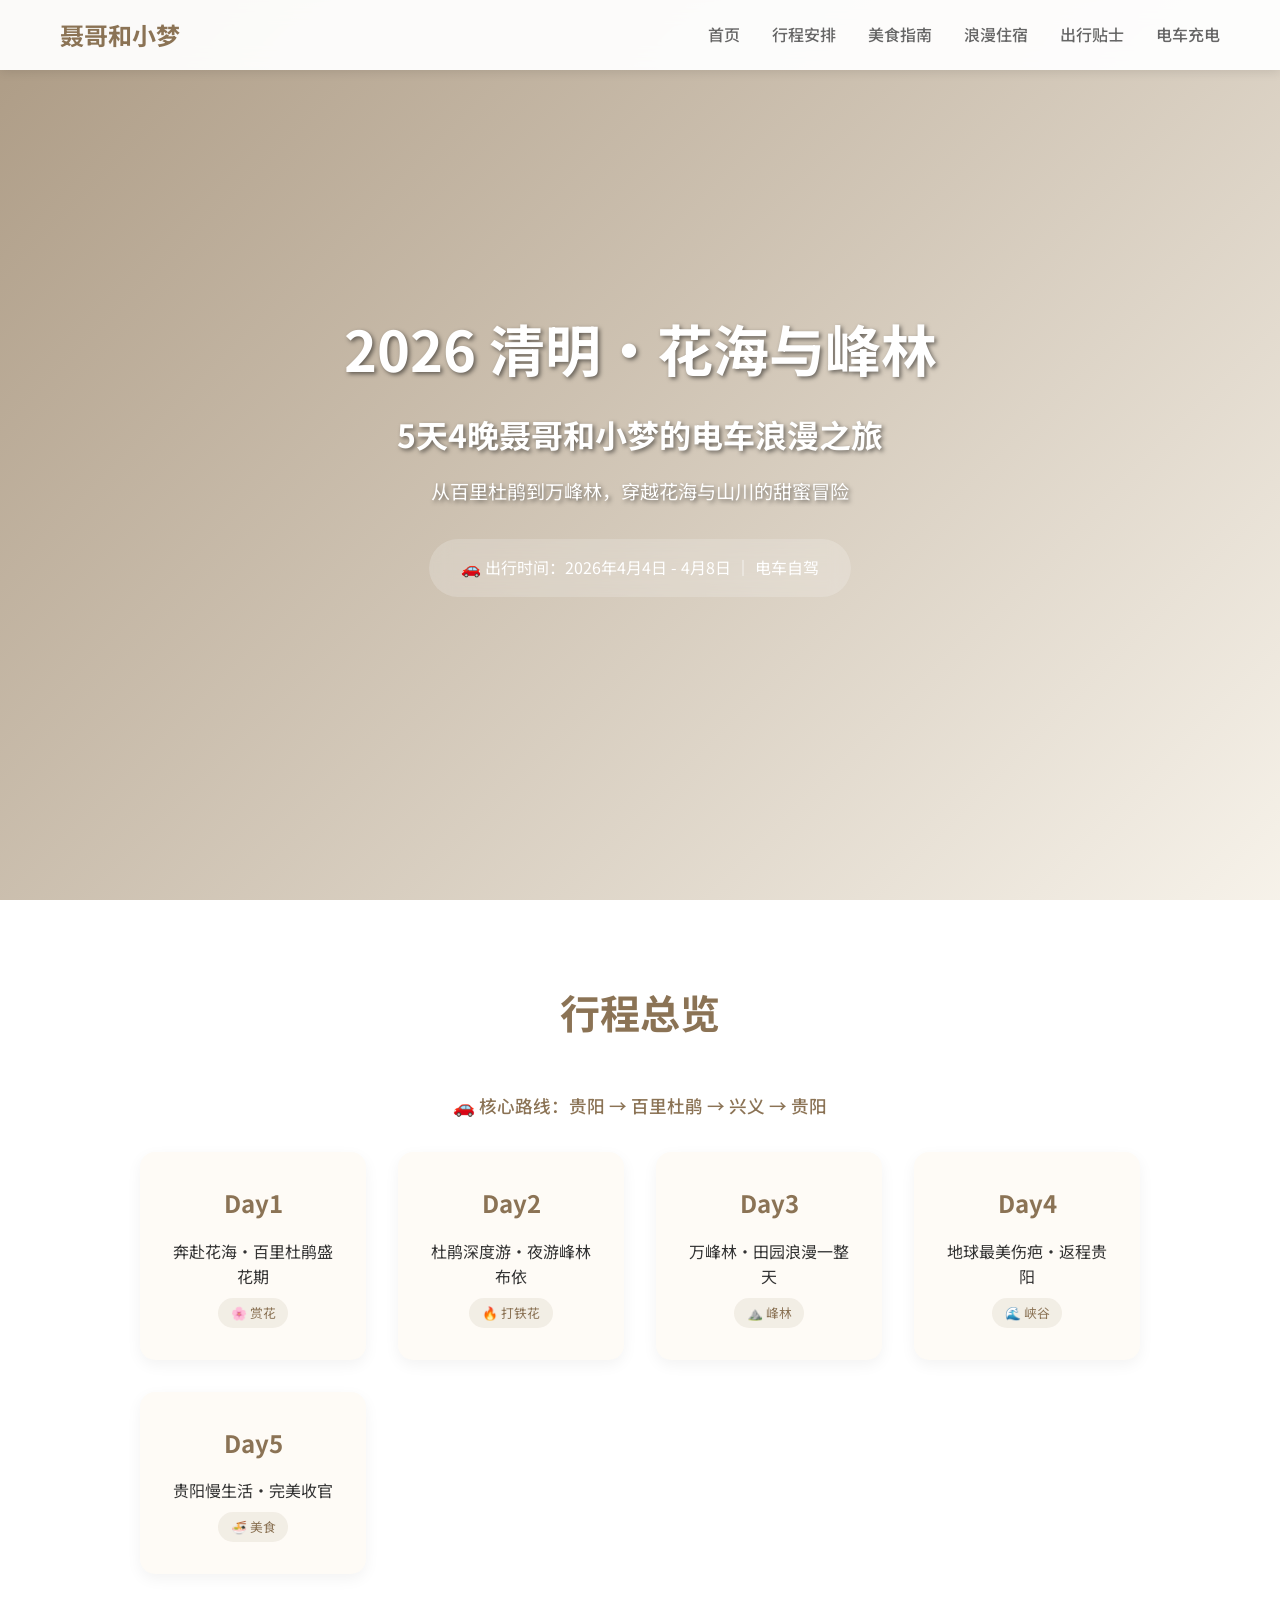
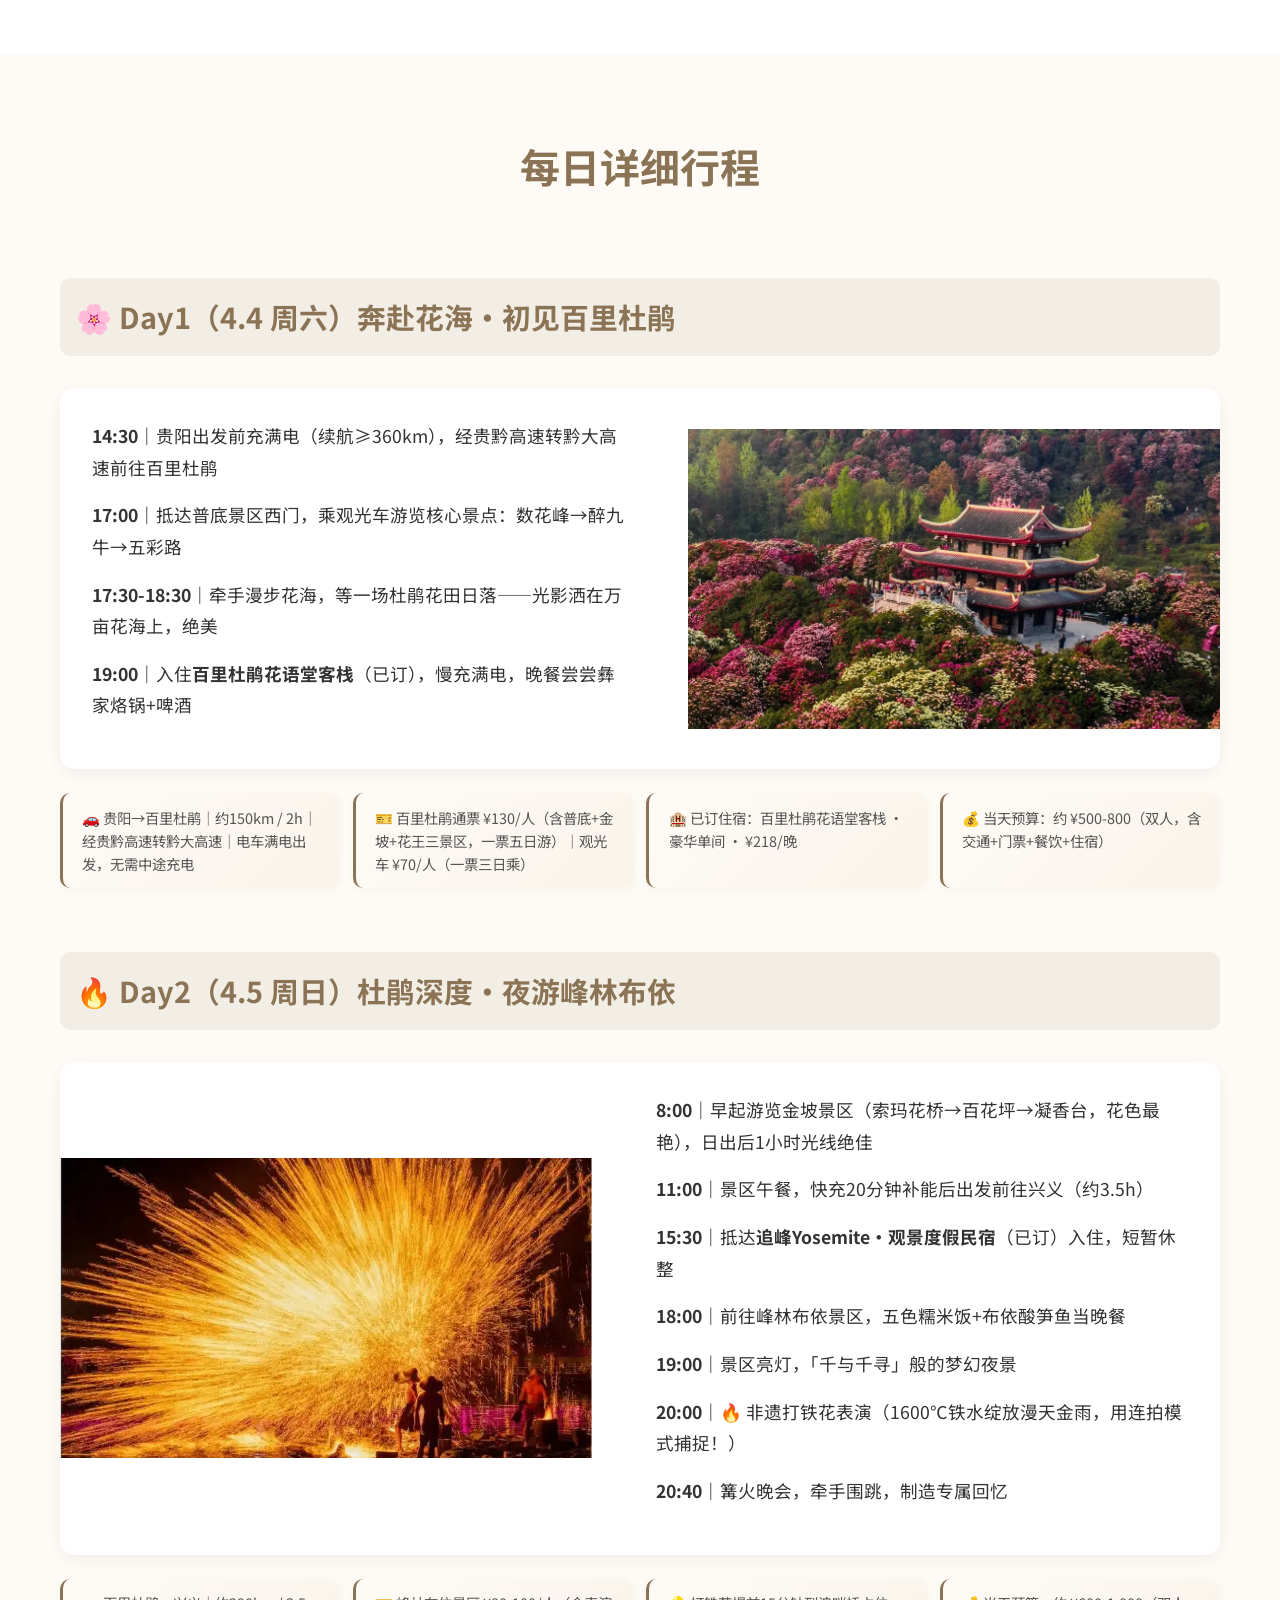
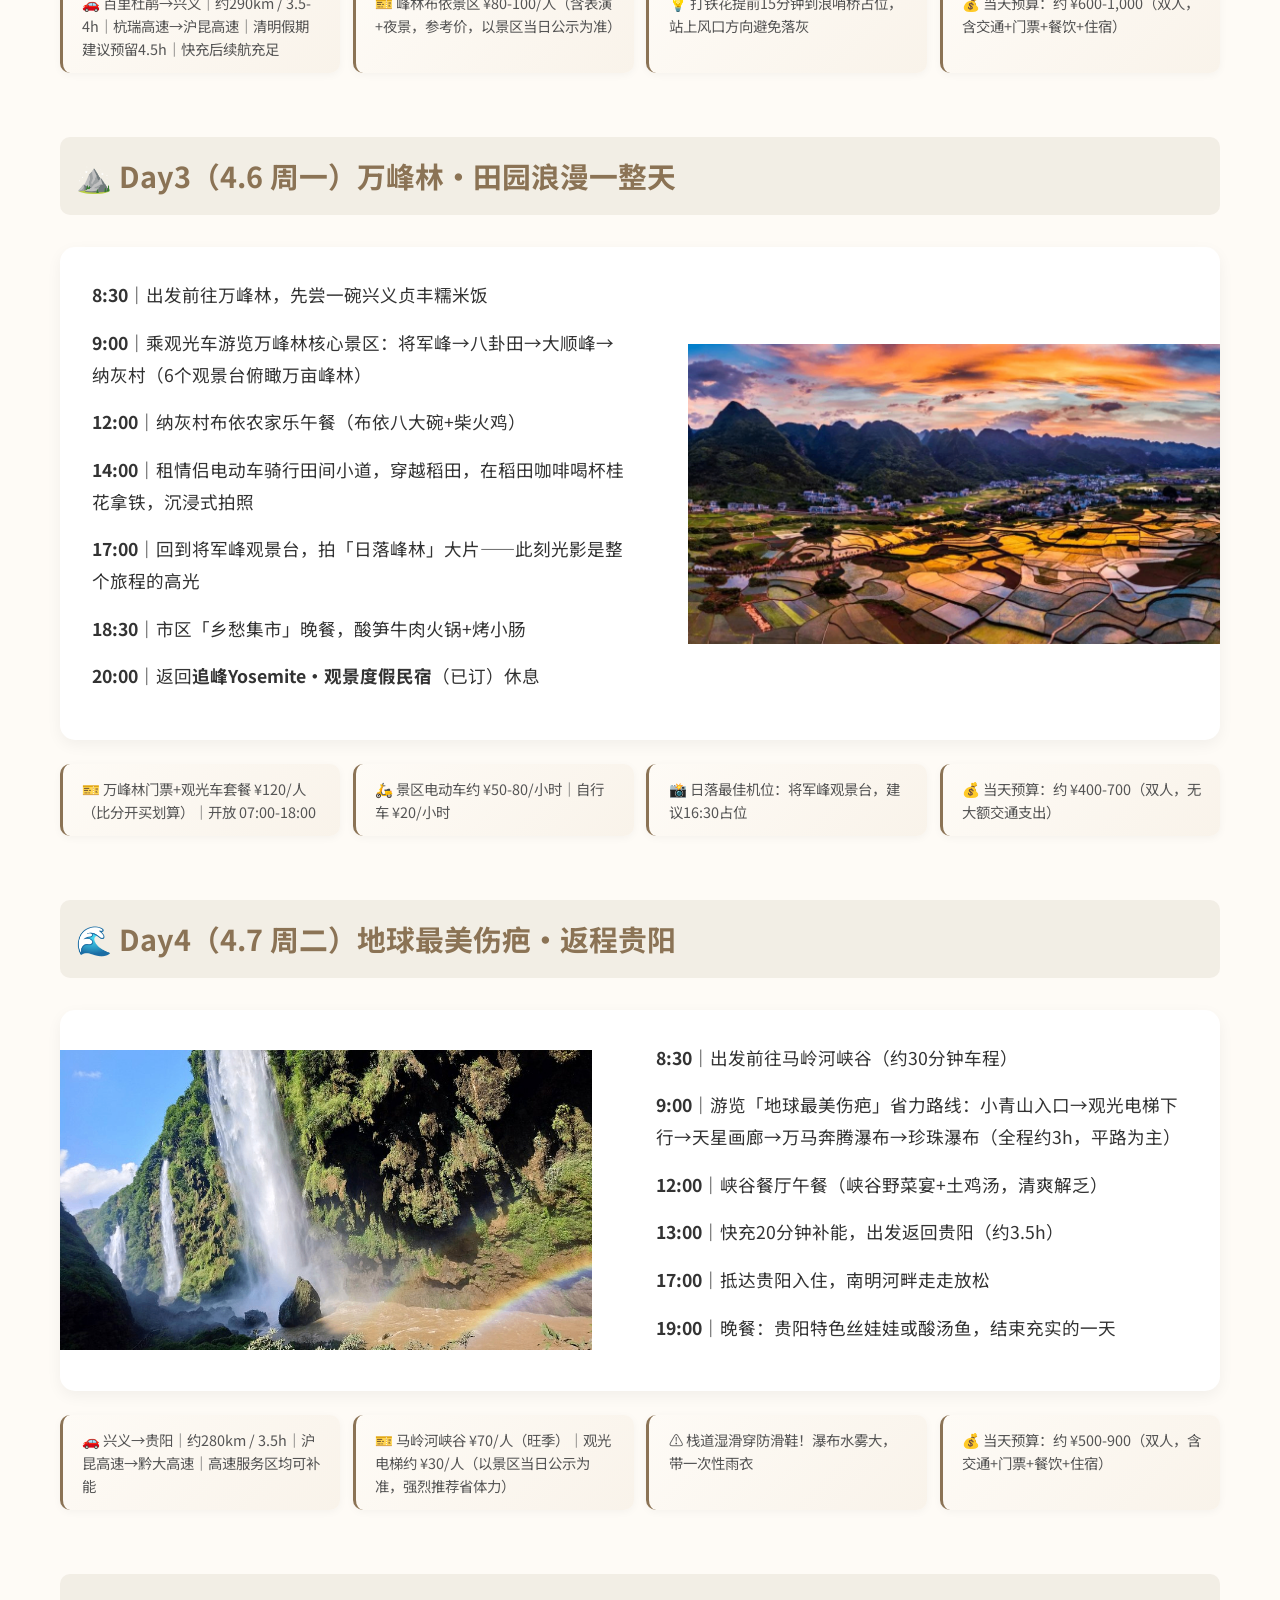
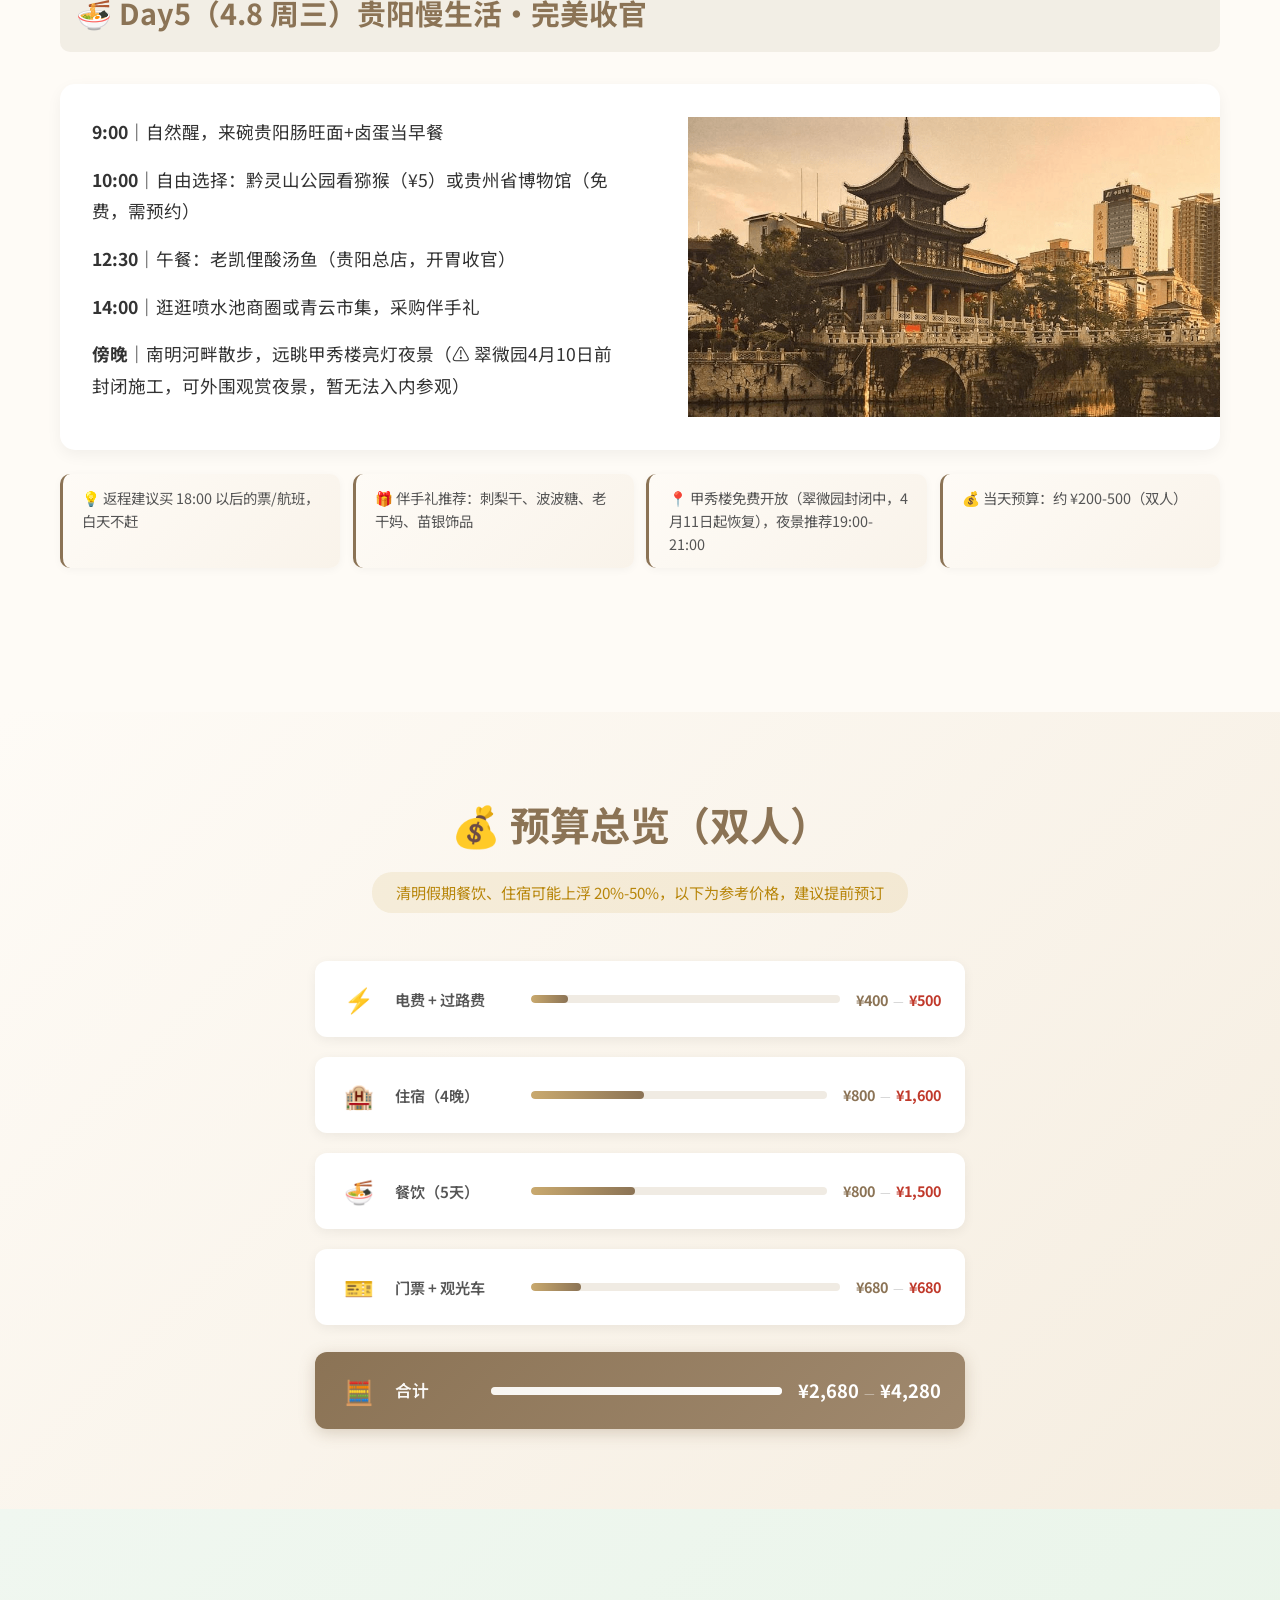
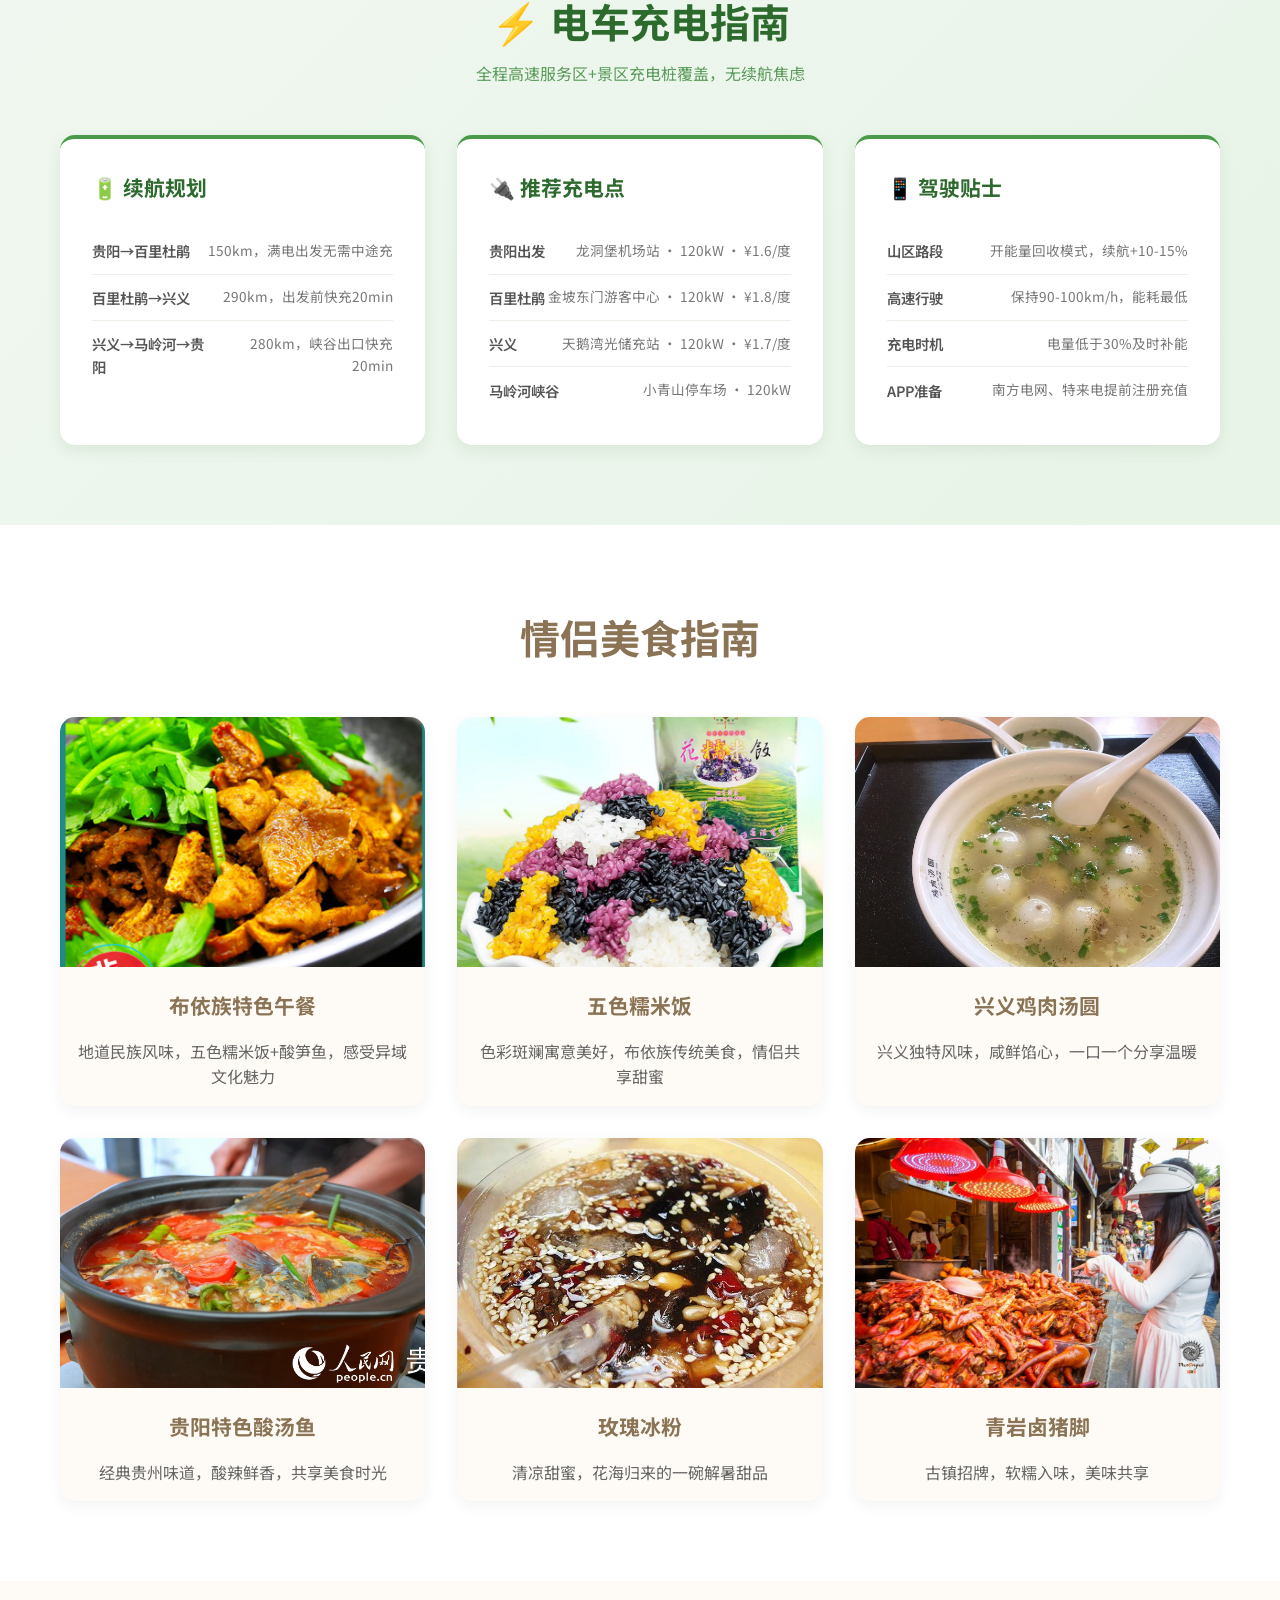
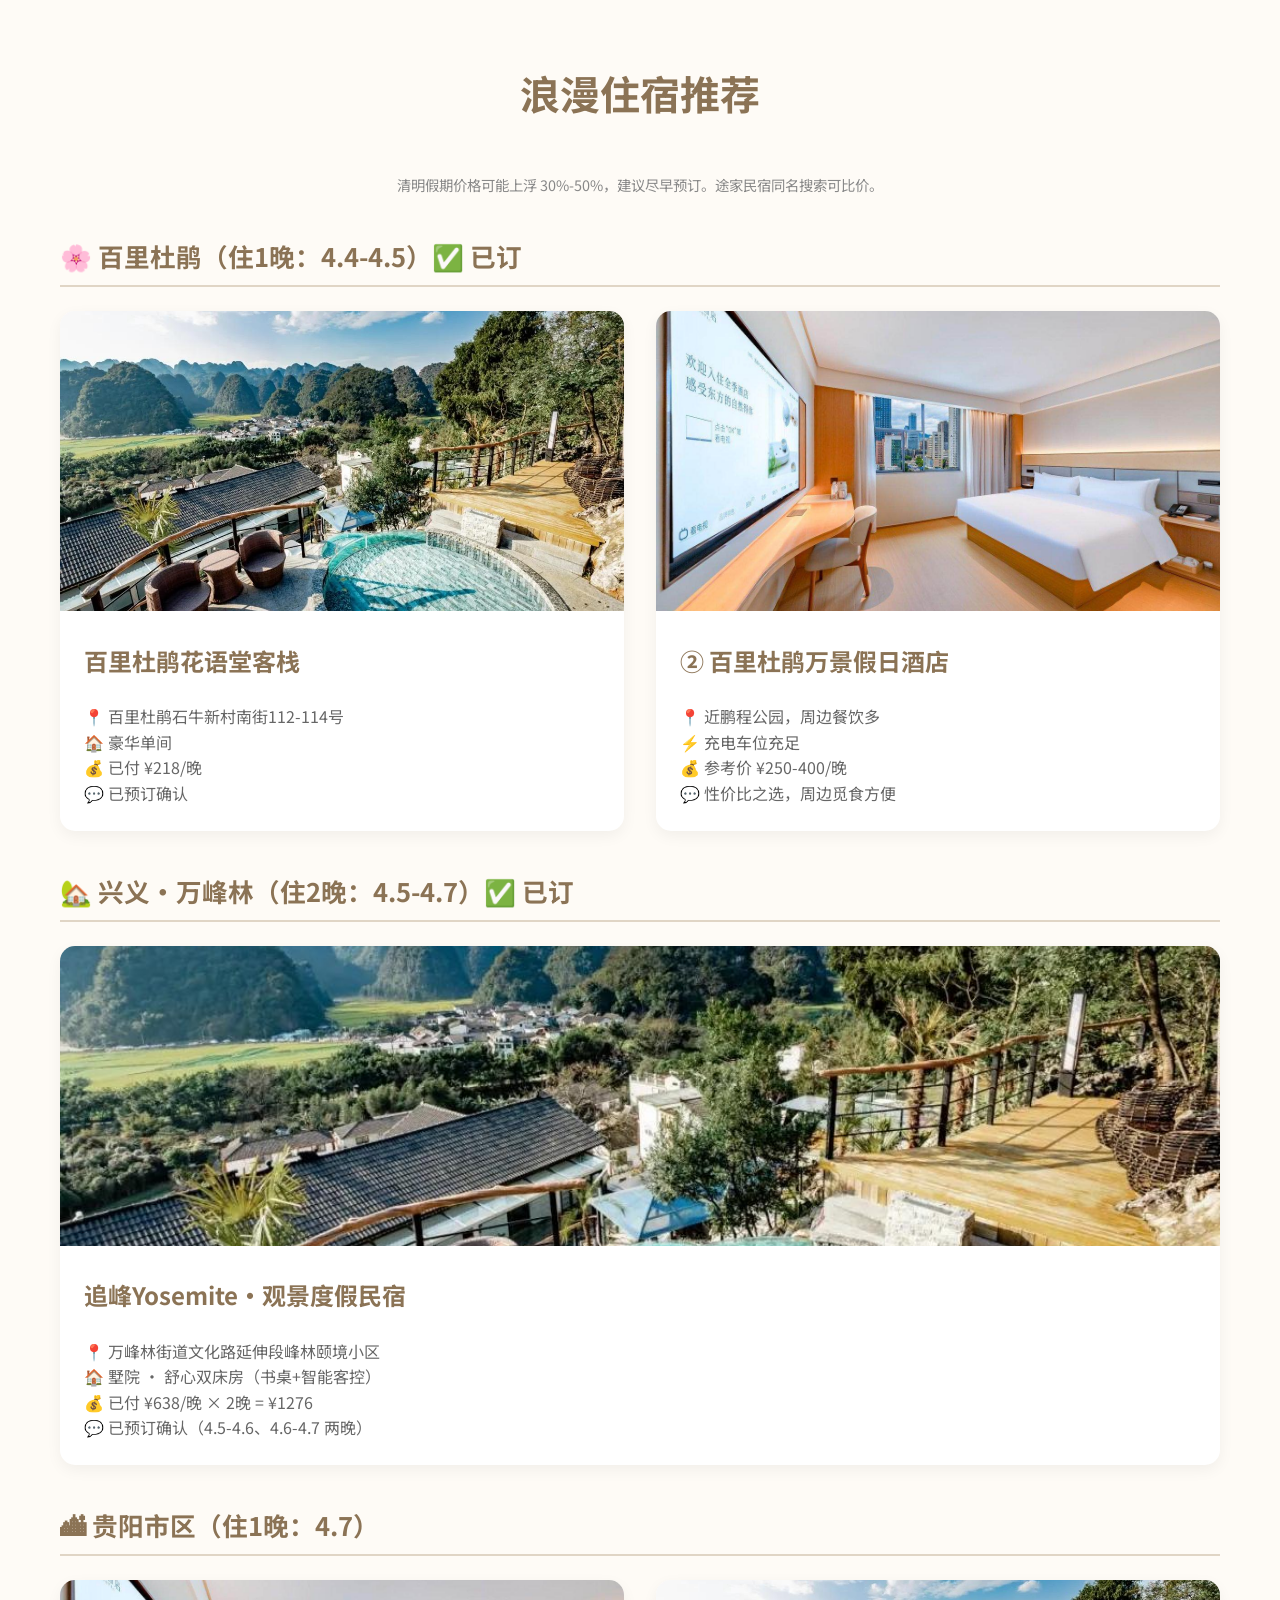
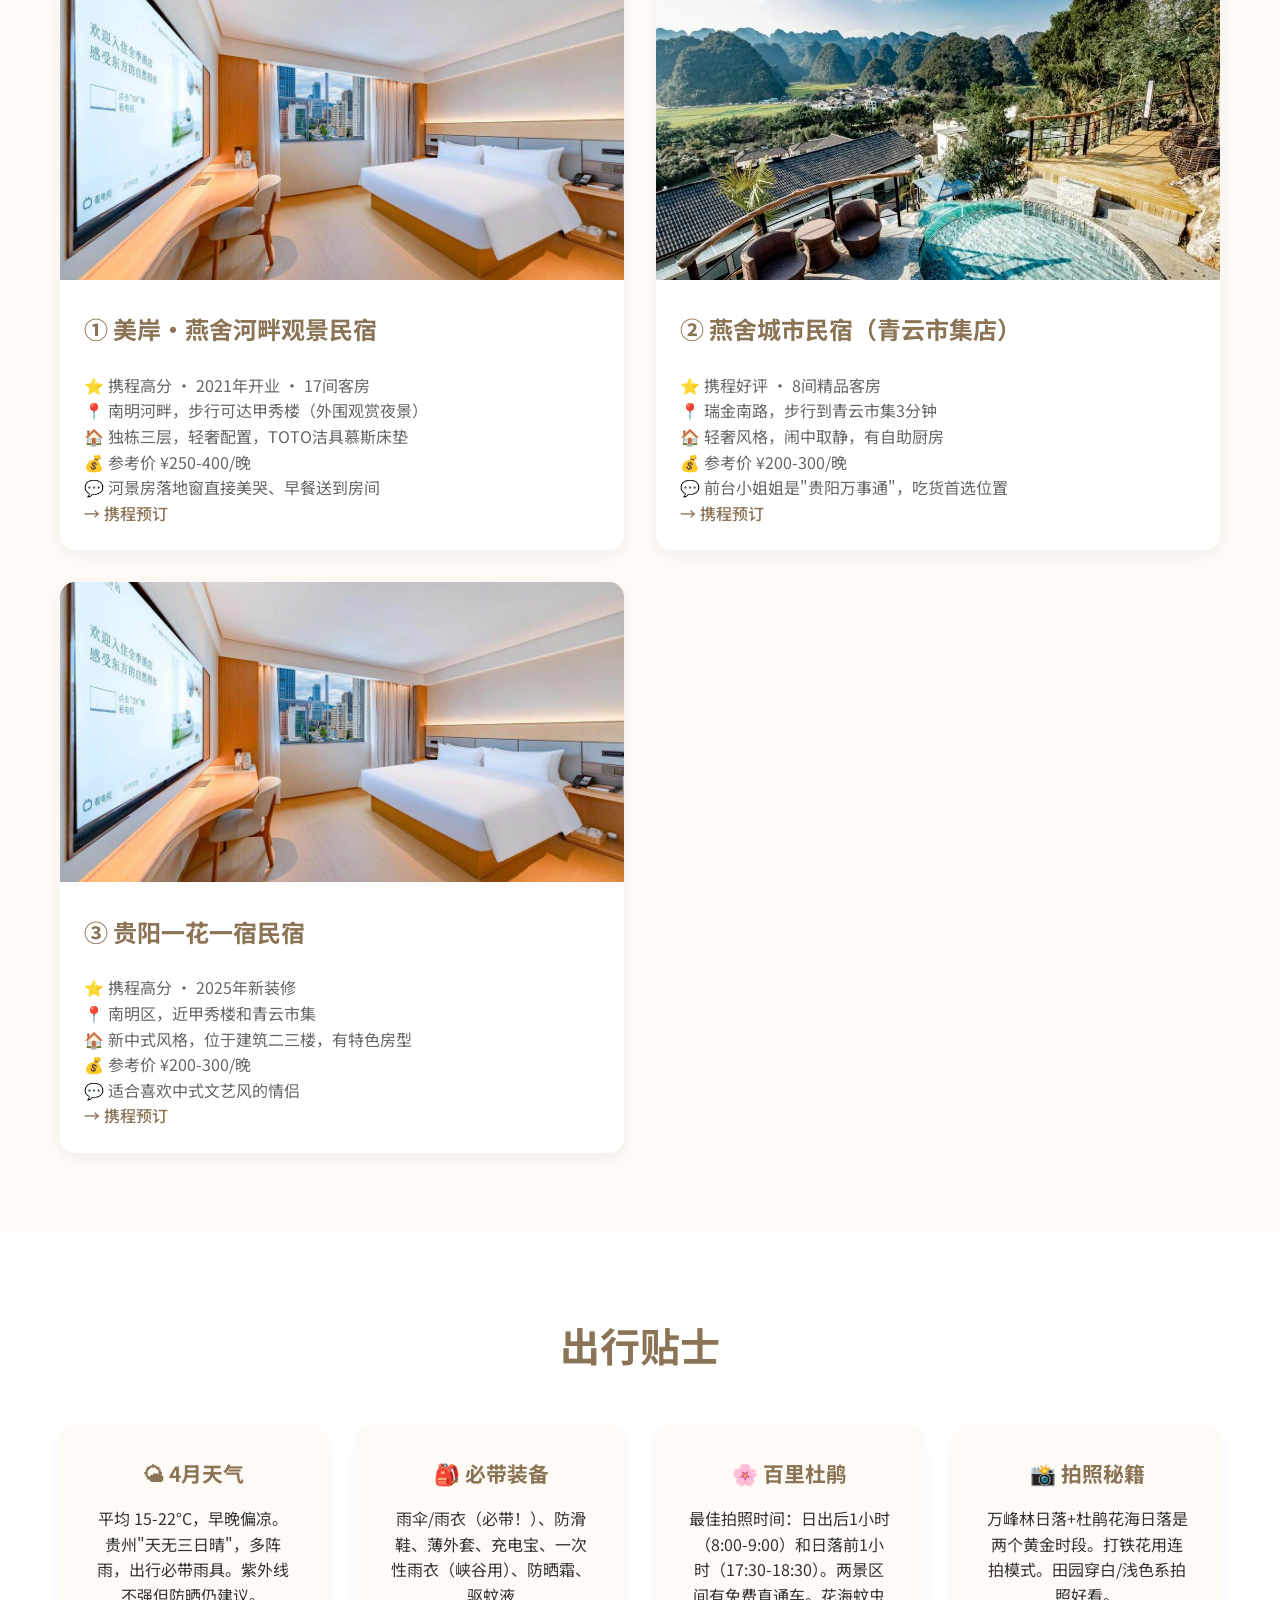
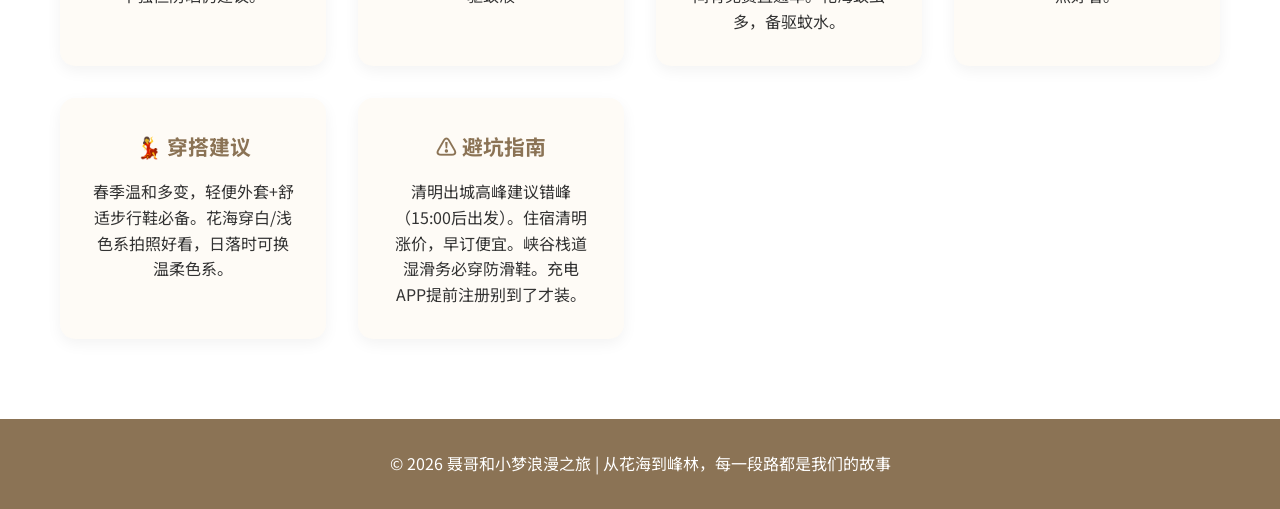
==== commit 6598bddb: "Update Day2 Day3 hotel info" ====
--- a/index.html
+++ b/index.html
@@ -107,7 +107,7 @@
                     <div class="day-text">
                         <p><strong>8:00｜</strong>早起游览金坡景区（索玛花桥→百花坪→凝香台，花色最艳），日出后1小时光线绝佳</p>
                         <p><strong>11:00｜</strong>景区午餐，快充20分钟补能后出发前往兴义（约3.5h）</p>
-                        <p><strong>15:30｜</strong>抵达兴义入住，短暂休整</p>
+                        <p><strong>15:30｜</strong>抵达<strong>追峰Yosemite·观景度假民宿</strong>（已订）入住，短暂休整</p>
                         <p><strong>18:00｜</strong>前往峰林布依景区，五色糯米饭+布依酸笋鱼当晚餐</p>
                         <p><strong>19:00｜</strong>景区亮灯，「千与千寻」般的梦幻夜景</p>
                         <p><strong>20:00｜</strong>🔥 非遗打铁花表演（1600℃铁水绽放漫天金雨，用连拍模式捕捉！）</p>
@@ -133,6 +133,7 @@
                         <p><strong>14:00｜</strong>租情侣电动车骑行田间小道，穿越稻田，在稻田咖啡喝杯桂花拿铁，沉浸式拍照</p>
                         <p><strong>17:00｜</strong>回到将军峰观景台，拍「日落峰林」大片——此刻光影是整个旅程的高光</p>
                         <p><strong>18:30｜</strong>市区「乡愁集市」晚餐，酸笋牛肉火锅+烤小肠</p>
+                        <p><strong>20:00｜</strong>返回<strong>追峰Yosemite·观景度假民宿</strong>（已订）休息</p>
                     </div>
                     <div class="day-image">
                         <img src="images/day3.jpg" alt="万峰林田园">
